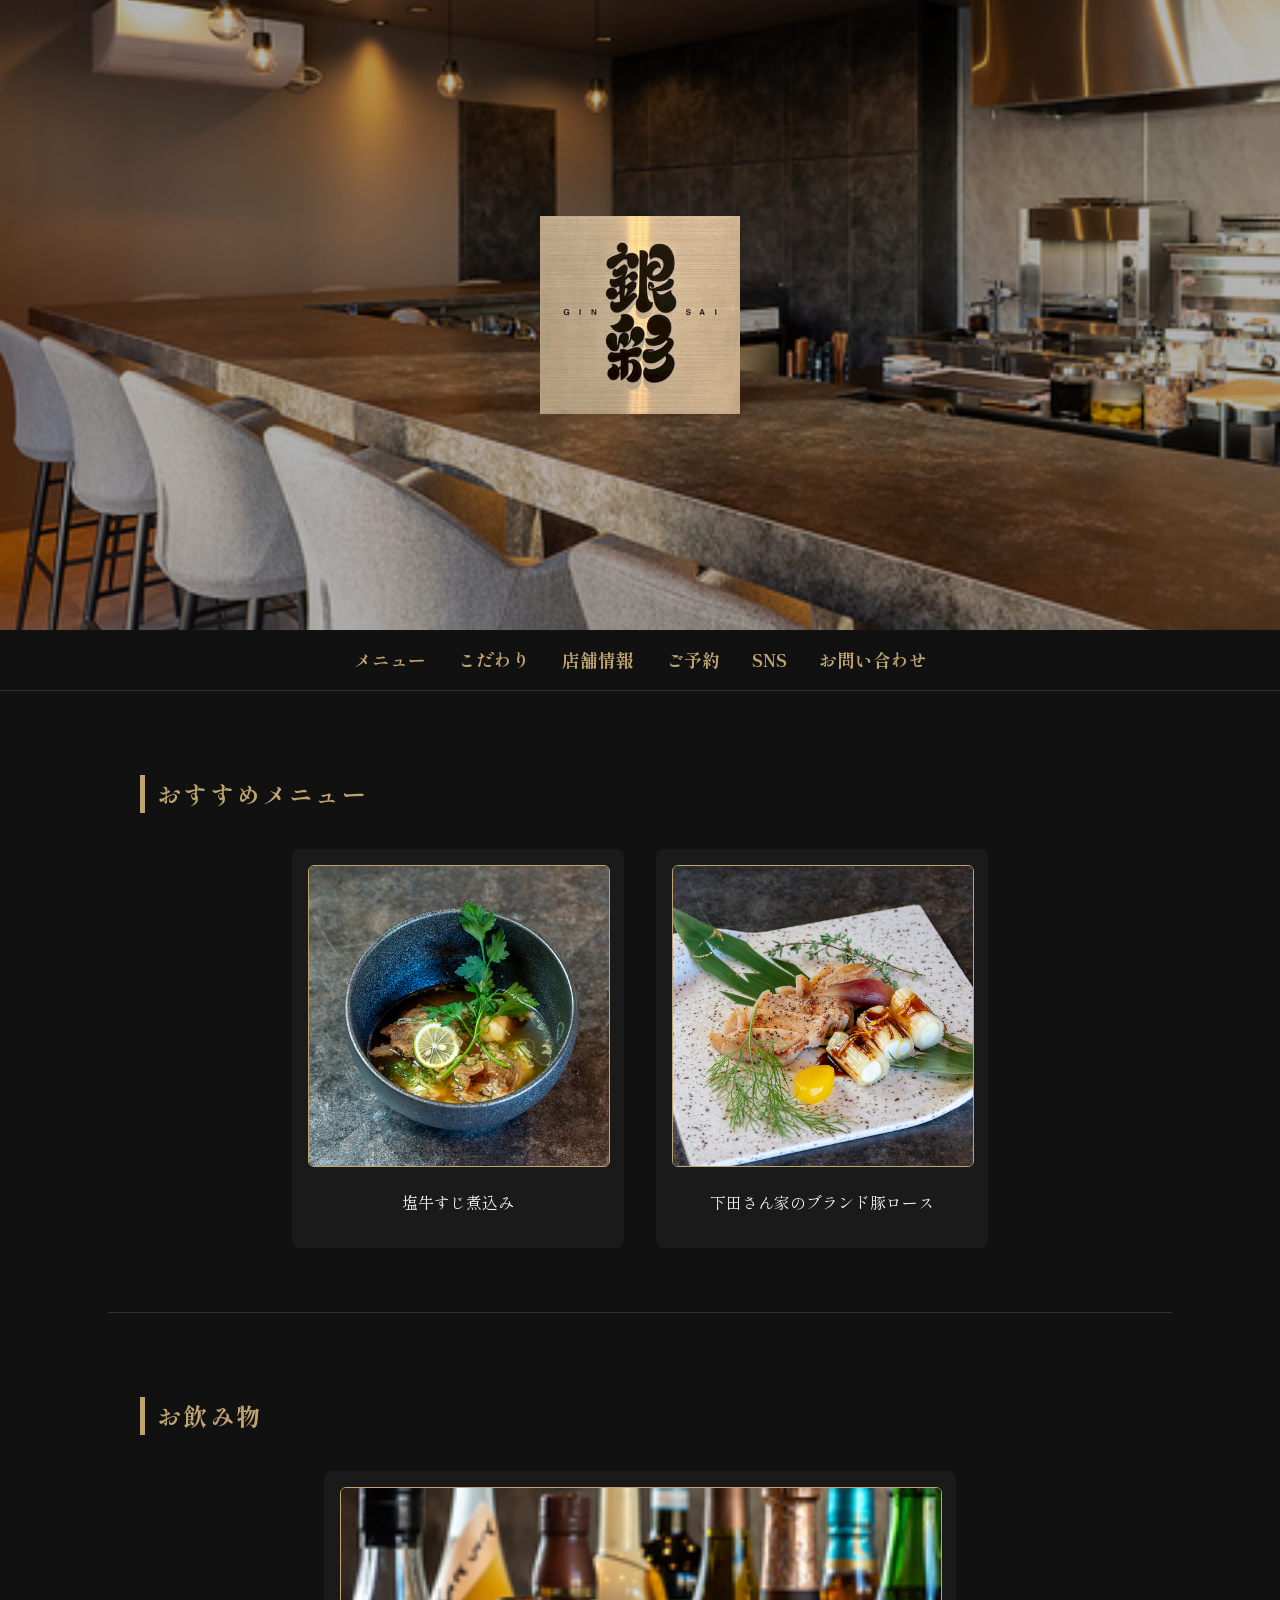
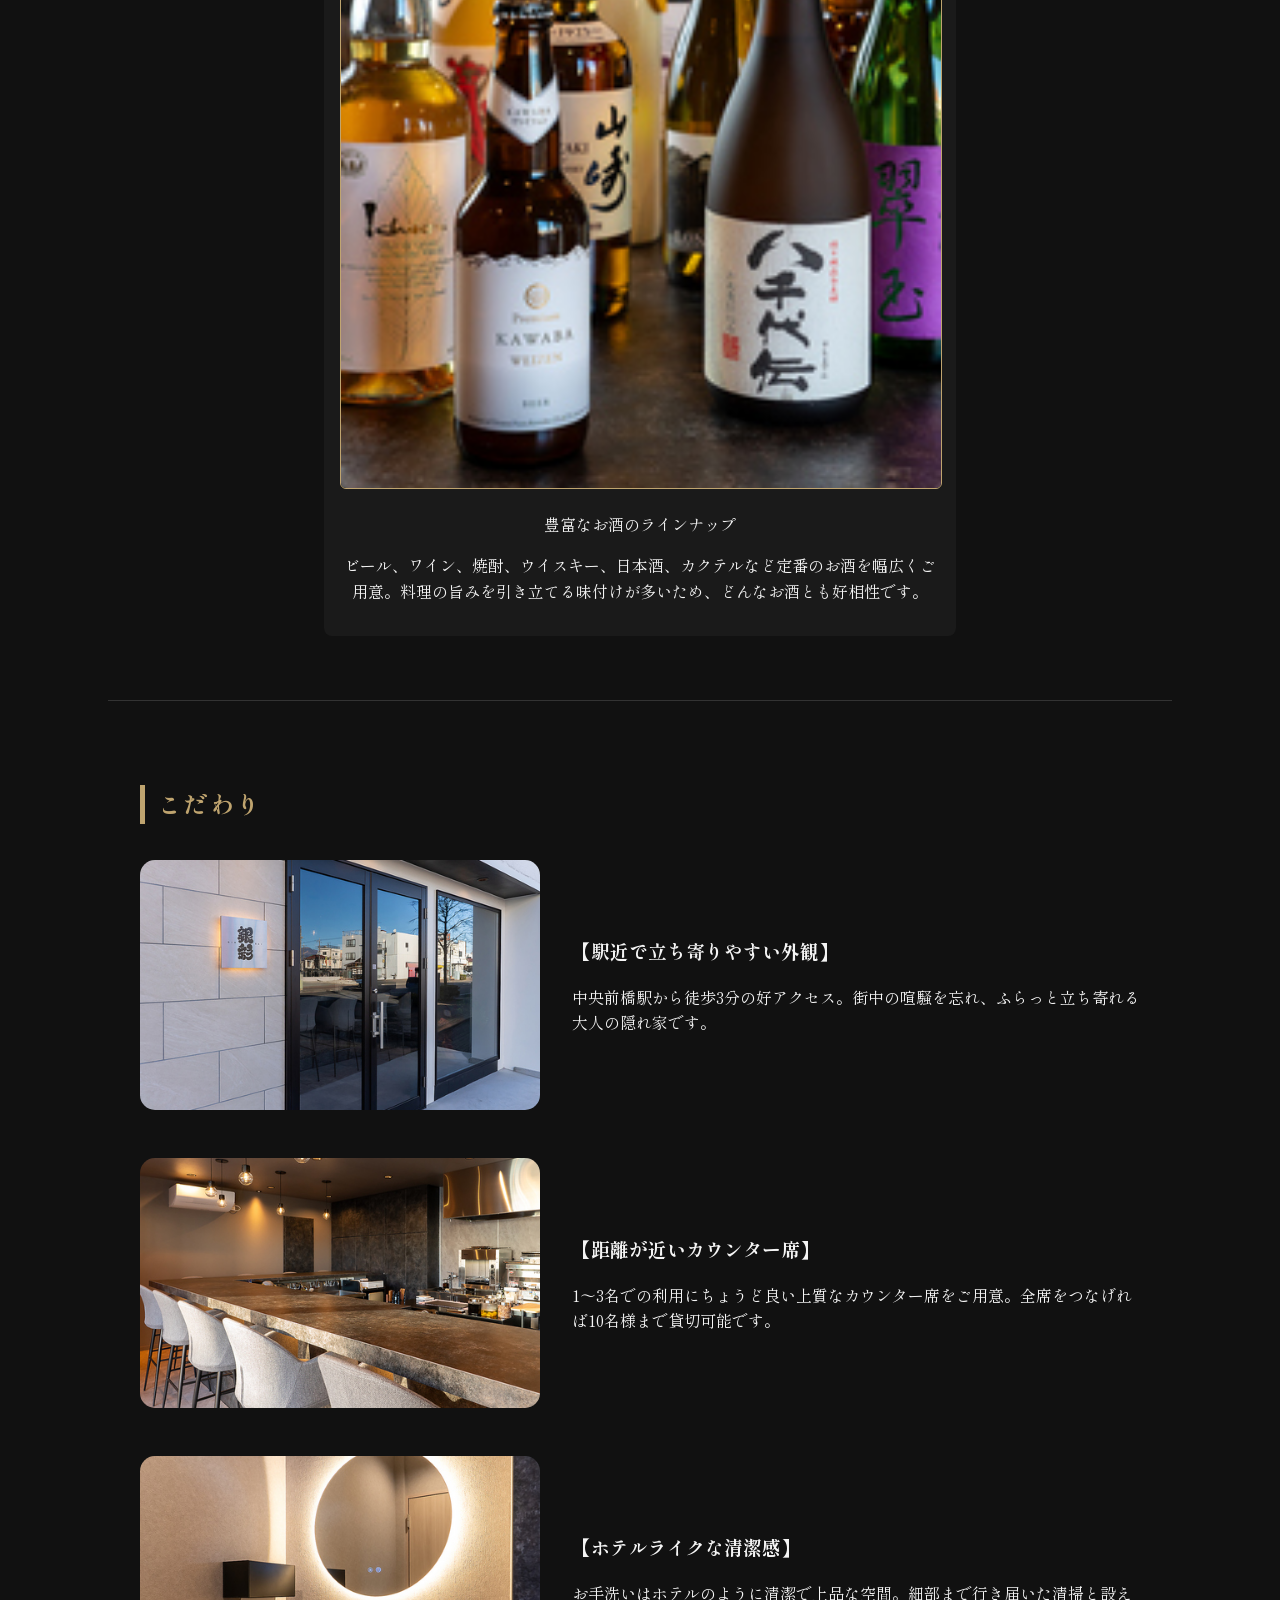
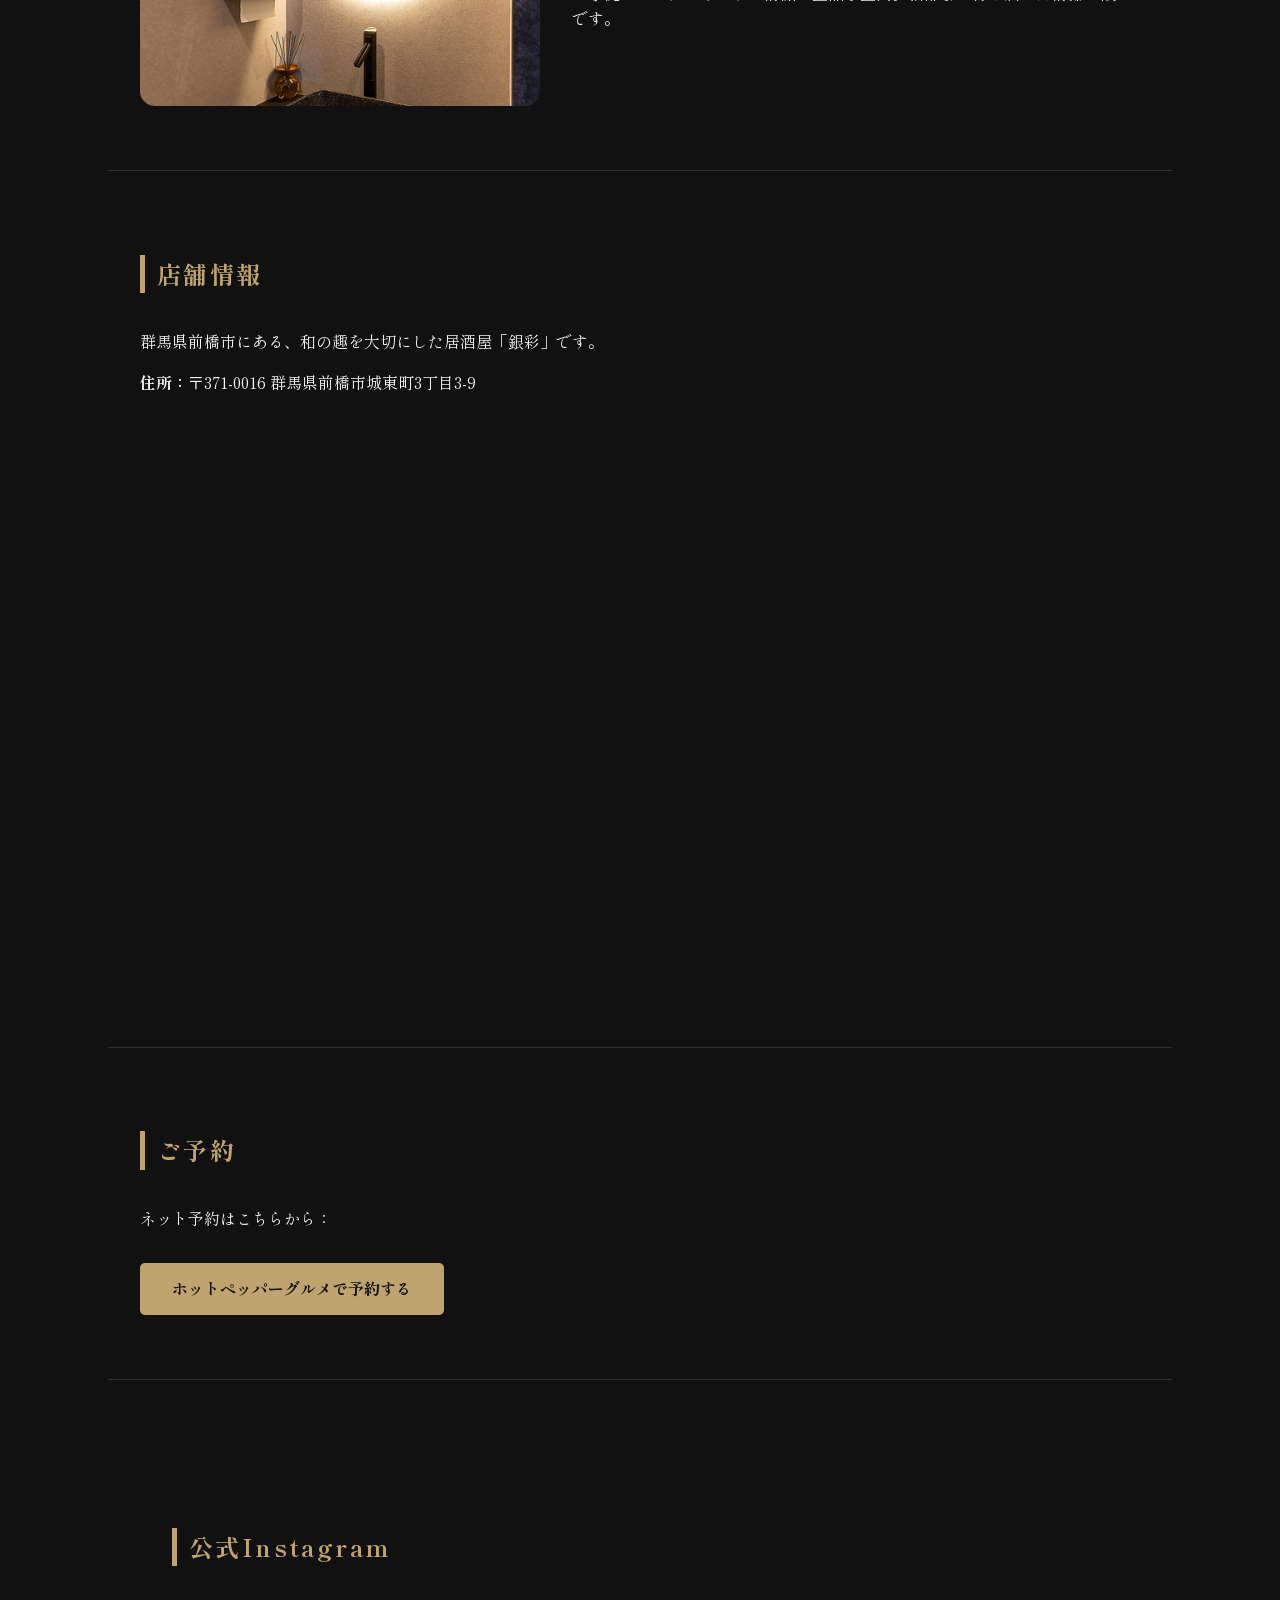
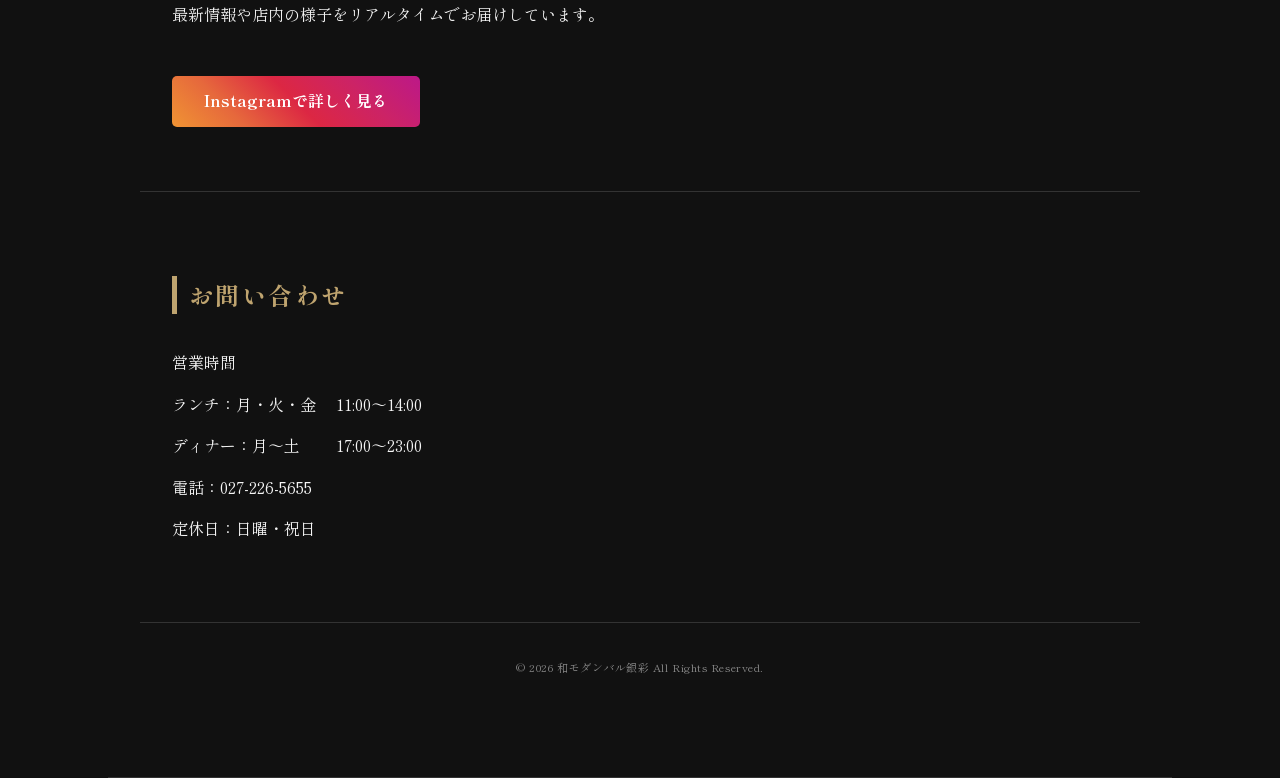
==== index.html @ ab9c6b63 "変わらず" ====
<!DOCTYPE html>
<html lang="ja">
<head>
  <meta charset="UTF-8" />
  <meta name="viewport" content="width=device-width, initial-scale=1.0" />
  <link href="https://fonts.googleapis.com/css2?family=Shippori+Mincho:wght@500&family=Yuji+Mai&display=swap" rel="stylesheet">
  <title>和モダンバル銀彩 公式</title>
  <meta name="description" content="前橋駅・中央前橋駅近くの和モダン居酒屋『銀彩』。塩牛すじ煮込みやブランド豚ロースなど、こだわりの料理と豊富なお酒が楽しめる大人の隠れ家。">
  <link rel="stylesheet" href="style.css" />
  <!-- OGP -->
  <meta property="og:title" content="前橋の居酒屋｜和モダンバル銀彩">
  <meta property="og:description" content="塩牛すじ煮込みが人気の和モダン居酒屋。中央前橋駅徒歩3分。ランチ・ディナー営業中。">
  <meta property="og:image" content="https://maebashi1.github.io/ginsai-website/images/hero1.jpg">
  <meta property="og:type" content="website">
  <meta name="google-site-verification" content="wMdV2IDMeTC7pspghUkgRgVSOiKP485GRm6AHT4qyes" />
</head>
<body>

<header class="hero" id="hero">
  <img src="images/ginsai-logo.jpg" alt="和モダンバル銀彩のロゴ" class="logo-img">
</header>

<nav class="section-nav">
  <ul>
    <li><a href="#menu">メニュー</a></li>
    <li><a href="#about-space">こだわり</a></li>
    <li><a href="#about">店舗情報</a></li>
    <li><a href="#reservation">ご予約</a></li>
    <li><a href="#sns">SNS</a></li>
    <li><a href="#contact">お問い合わせ</a></li>
  </ul>
</nav>

<section id="menu">
  <h2>おすすめメニュー</h2>
  <div class="menu-gallery">
    <div class="menu-item">
      <img src="images/gyusuzi.jpg" alt="塩牛すじ煮込み">
      <p>塩牛すじ煮込み</p>
    </div>
    <div class="menu-item">
      <img src="images/oniku.jpg" alt="下田さん家のブランド豚ロース">
      <p>下田さん家のブランド豚ロース</p>
    </div>
  </div>
</section>

<section id="drinks">
  <h2>お飲み物</h2>
  <div class="menu-gallery">
    <div class="menu-item" style="width: 100%; max-width: 600px;">
      <img src="images/sake.jpg" alt="豊富なお酒ラインナップ">
      <p class="item-name">豊富なお酒のラインナップ</p>
      <p class="item-desc">ビール、ワイン、焼酎、ウイスキー、日本酒、カクテルなど定番のお酒を幅広くご用意。料理の旨みを引き立てる味付けが多いため、どんなお酒とも好相性です。</p>
    </div>
  </div>
</section>

<section id="about-space">
  <h2>こだわり</h2>
  <div class="space-gallery">
    <div class="space-item">
      <img src="images/gaikan.jpg" alt="店舗外観">
      <div class="space-text">
        <h3>【駅近で立ち寄りやすい外観】</h3>
        <p>中央前橋駅から徒歩3分の好アクセス。街中の喧騒を忘れ、ふらっと立ち寄れる大人の隠れ家です。</p>
      </div>
    </div>
    <div class="space-item">
      <img src="images/tennnai.jpg" alt="店内の様子">
      <div class="space-text">
        <h3>【距離が近いカウンター席】</h3>
        <p>1～3名での利用にちょうど良い上質なカウンター席をご用意。全席をつなげれば10名様まで貸切可能です。</p>
      </div>
    </div>
    <div class="space-item">
      <img src="images/toilet.jpg" alt="お手洗い">
      <div class="space-text">
        <h3>【ホテルライクな清潔感】</h3>
        <p>お手洗いはホテルのように清潔で上品な空間。細部まで行き届いた清掃と設えです。</p>
      </div>
    </div>
  </div>
</section>

<section id="about">
  <h2>店舗情報</h2>
  <p>群馬県前橋市にある、和の趣を大切にした居酒屋「銀彩」です。</p>
  <p><strong>住所：</strong>〒371-0016 群馬県前橋市城東町3丁目3-9</p>
  <!-- Googleマップのコンテナ -->
  <div class="map-container">
    <iframe src="https://www.google.com/maps/embed?pb=!1m18!1m12!1m3!1d3211.694962769391!2d139.07159117435023!3d36.39237779058487!2m3!1f0!2f0!3f0!3m2!1i1024!2i768!4f13.1!3m3!1m2!1s0x601ef30377e442db%3A0x700a7a8195b75245!2z44CSMzcxLTAwMTYg576k6aas55yM5YmN5qmL5biC5Z-O5p2x55S677yT5LiB55uu77yT4oiS77yZ!5e0!3m2!1sja!2sjp!4v1767288992159!5m2!1sja!2sjp" loading="lazy" referrerpolicy="no-referrer-when-downgrade"></iframe>
  </div>
</section>

<section id="reservation">
  <h2>ご予約</h2>
  <p>ネット予約はこちらから：</p>
  <a href="https://www.hotpepper.jp/strJ004509824/" target="_blank" class="reserve-button">ホットペッパーグルメで予約する</a>
</section>

<section id="sns">
<section id="sns">
  <h2>公式Instagram</h2>
  <p>最新情報や店内の様子をリアルタイムでお届けしています。</p>

  <behold-widget feed-id="MMP6fIWGSJ8IKI9bW2uQ"></behold-widget>
<script>
  (() => {
    const d=document,s=d.createElement("script");s.type="module";
    s.src="https://w.behold.so/widget.js";d.head.append(s);
  })();
</script>

  <a href="https://www.instagram.com/ginsai2265655?igsh=Z3EzaWc27mVqMG5o" target="_blank" class="instagram-button" style="margin-top: 2em;">
    Instagramで詳しく見る
  </a>
</section>

<section id="contact">
  <h2>お問い合わせ</h2>
  <div class="hours">
    <p>営業時間</p>
    <p>ランチ：月・火・金 　11:00～14:00</p>
    <p>ディナー：月～土 　　17:00～23:00</p>
    <p>電話：027-226-5655</p>
    <p>定休日：日曜・祝日</p>
  </div>
</section>

<footer>
  <p>&copy; 2026 和モダンバル銀彩 All Rights Reserved.</p>
</footer>

<script>
  const hero = document.getElementById("hero");
  const images = ["images/hero1.jpg", "images/hero2.jpg", "images/hero3.jpg"];
  let current = 0;
  function changeHeroImage() {
    hero.style.backgroundImage = `url('${images[current]}')`;
    current = (current + 1) % images.length;
  }
  changeHeroImage();
  setInterval(changeHeroImage, 4000);
</script>
</body>
</html>
---- style.css ----
/* ================================
   基本設定
================================ */
@import url('https://fonts.googleapis.com/css2?family=Shippori+Mincho:wght@500&display=swap');

html, body {
  overflow-x: hidden;
  margin: 0;
  padding: 0;
}

body {
  font-family: 'Shippori Mincho', serif;
  background-color: #111;
  color: #f5f5f5;
  line-height: 1.6;
}

/* ================================
   ヒーロー & ロゴ
================================ */
.hero {
  height: 70vh;
  background-size: cover;
  background-position: center;
  transition: background-image 1s ease-in-out;
  display: flex;
  justify-content: center;
  align-items: center;
  position: relative;
}

.hero::before {
  content: "";
  position: absolute;
  top: 0; left: 0;
  width: 100%; height: 100%;
  background: rgba(0, 0, 0, 0.3);
  z-index: 1;
}

.logo-img {
  max-width: 200px;
  width: 20%;
  height: auto;
  position: relative;
  z-index: 2;
}

/* ================================
   ナビゲーション
================================ */
.section-nav {
  background-color: #111;
  border-bottom: 1px solid #333;
  position: sticky;
  top: 0;
  z-index: 1000;
  width: 100%;
}

.section-nav ul {
  list-style: none;
  display: flex;
  justify-content: center;
  gap: 2em;
  margin: 0;
  padding: 1em;
  overflow-x: auto;
  white-space: nowrap;
}

.section-nav a {
  color: #bfa46f;
  text-decoration: none;
  font-weight: bold;
  font-size: 1.1em;
  transition: color 0.3s;
}

.section-nav a:hover {
  color: #fff;
}

/* ================================
   セクション共通
================================ */
section {
  padding: 4em 2em;
  max-width: 1000px;
  margin: 0 auto;
  border-bottom: 1px solid #333;
}

section h2 {
  color: #bfa46f;
  border-left: 5px solid #bfa46f;
  padding-left: 0.5em;
  margin-bottom: 1.5em;
  letter-spacing: 0.1em;
}

/* ================================
   ギャラリー・アイテム
================================ */
.menu-gallery {
  display: flex;
  gap: 2em;
  justify-content: center;
  flex-wrap: wrap;
}

.menu-item {
  width: 300px;
  background-color: #1a1a1a;
  padding: 1em;
  border-radius: 8px;
  text-align: center;
  transition: transform 0.3s ease;
}

.menu-item:hover { transform: scale(1.03); }

.menu-item img {
  width: 100%;
  border-radius: 6px;
  border: 1px solid #bfa46f;
}

.space-gallery {
  display: flex;
  flex-direction: column;
  gap: 3em;
}

.space-item {
  display: flex;
  gap: 2em;
  align-items: center;
  flex-wrap: wrap;
}

.space-item img {
  width: 100%;
  max-width: 400px;
  height: 250px;
  object-fit: cover;
  border-radius: 15px;
}

.space-text { flex: 1; min-width: 280px; }

/* ================================
   Googleマップ レスポンシブ
================================ */
.map-container {
  position: relative;
  width: 100%;
  padding-bottom: 56.25%;
  height: 0;
  margin-top: 1.5em;
}

.map-container iframe {
  position: absolute;
  top: 0; left: 0;
  width: 100%; height: 100%;
  border: 0;
}

/* ================================
   ボタン
================================ */
.reserve-button, .instagram-button {
  display: inline-block;
  padding: 0.8em 2em;
  border-radius: 5px;
  text-decoration: none;
  font-weight: bold;
  margin-top: 1em;
}

.reserve-button { background-color: #bfa46f; color: #111; }
.instagram-button { background: linear-gradient(45deg, #f09433, #e6683c, #dc2743, #cc2366, #bc1888); color: #fff; }

/* ================================
   スマホ対応
================================ */
@media screen and (max-width: 768px) {
  .logo-img { width: 150px; }
  .section-nav ul { justify-content: flex-start; padding-left: 1.5em; }
  section { padding: 3em 1em; }
  .space-item { flex-direction: column; text-align: center; }
  .space-item img { max-width: 100%; }
}

footer {
  text-align: center;
  padding: 2em;
  color: #666;
  font-size: 0.8em;
}
footer p {
  letter-spacing: 0.05em; 
  color: #888;           
  font-size: 0.85em;    
}
/* Instagramフィードのコンテナ設定 */
.instagram-feed-container {
  max-width: 800px; /* 広がりすぎないように制限 */
  margin: 1.5em auto; /* 中央寄せ */
  background-color: #1a1a1a; /* 読み込み前の背景色 */
  border-radius: 8px;
  padding: 10px;
}

/* スマホでは横幅いっぱいに使う */
@media screen and (max-width: 768px) {
  .instagram-feed-container {
    padding: 5px;
  }
}
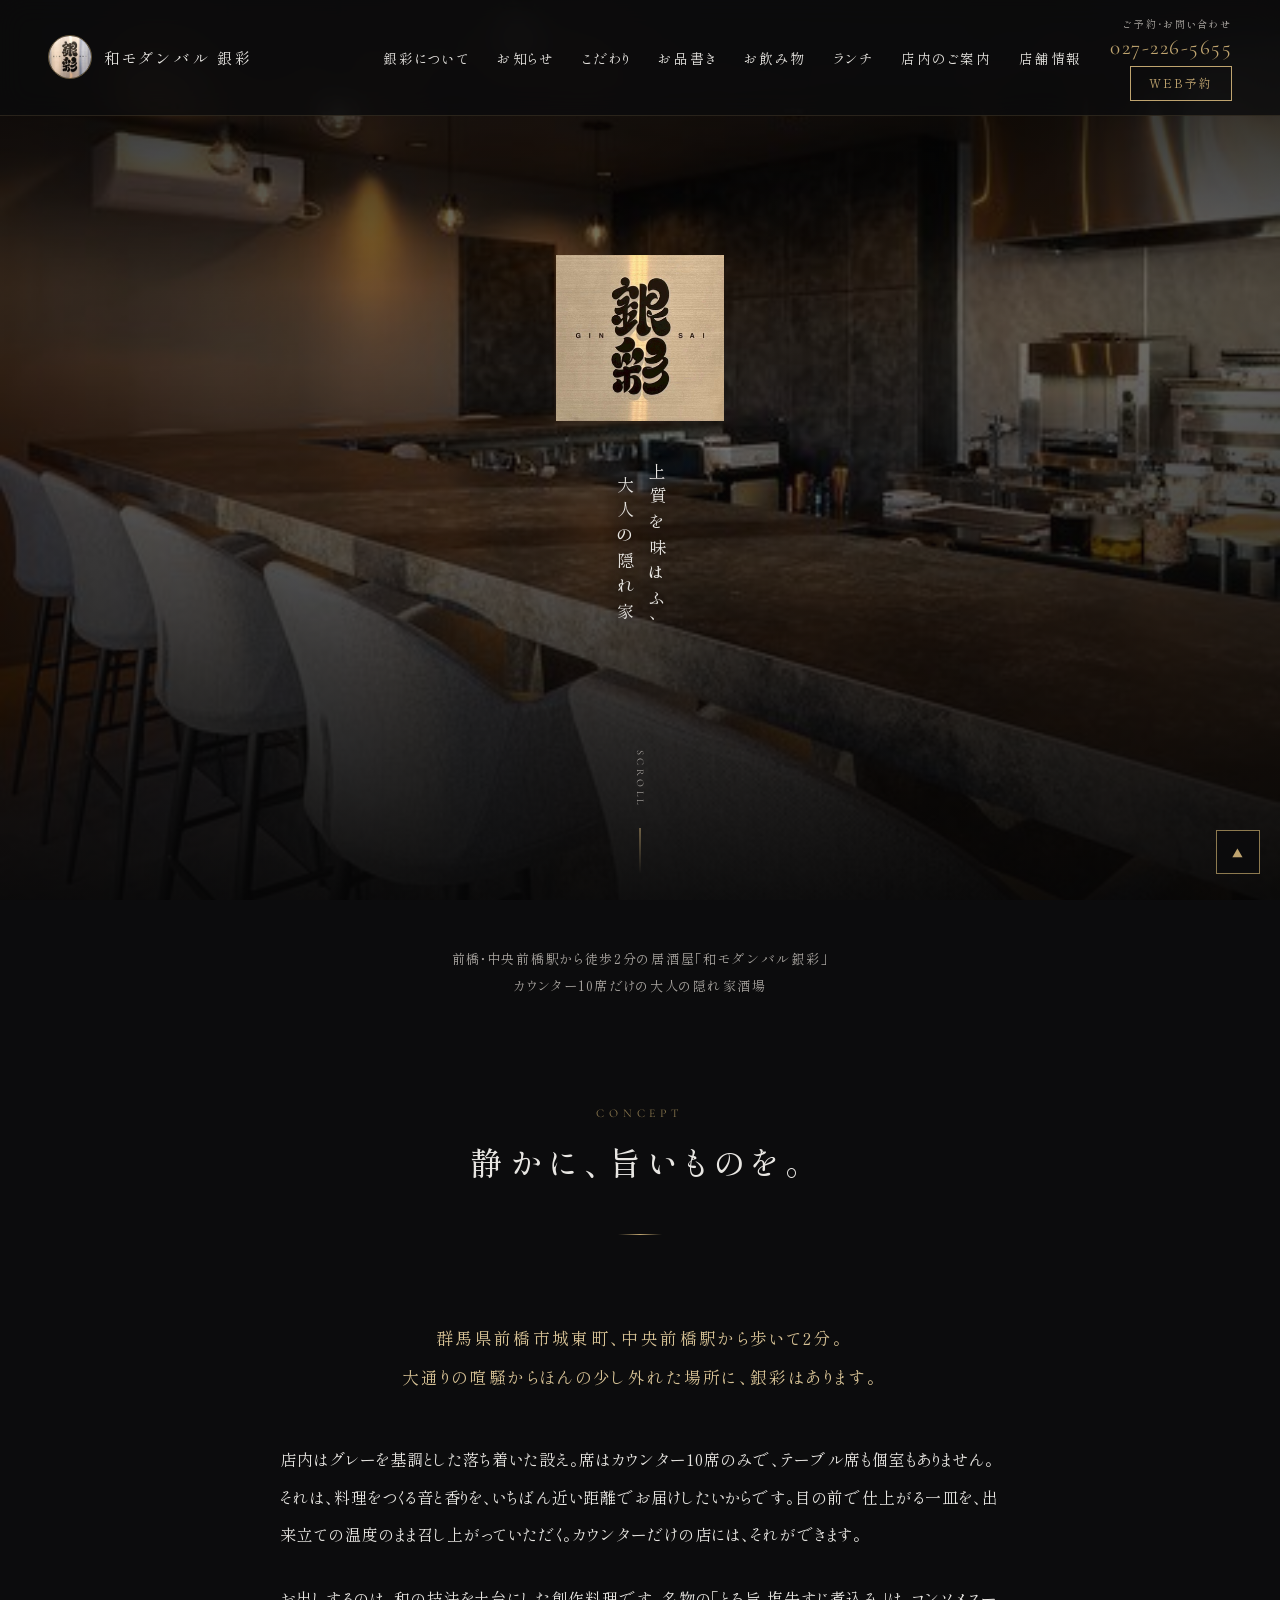
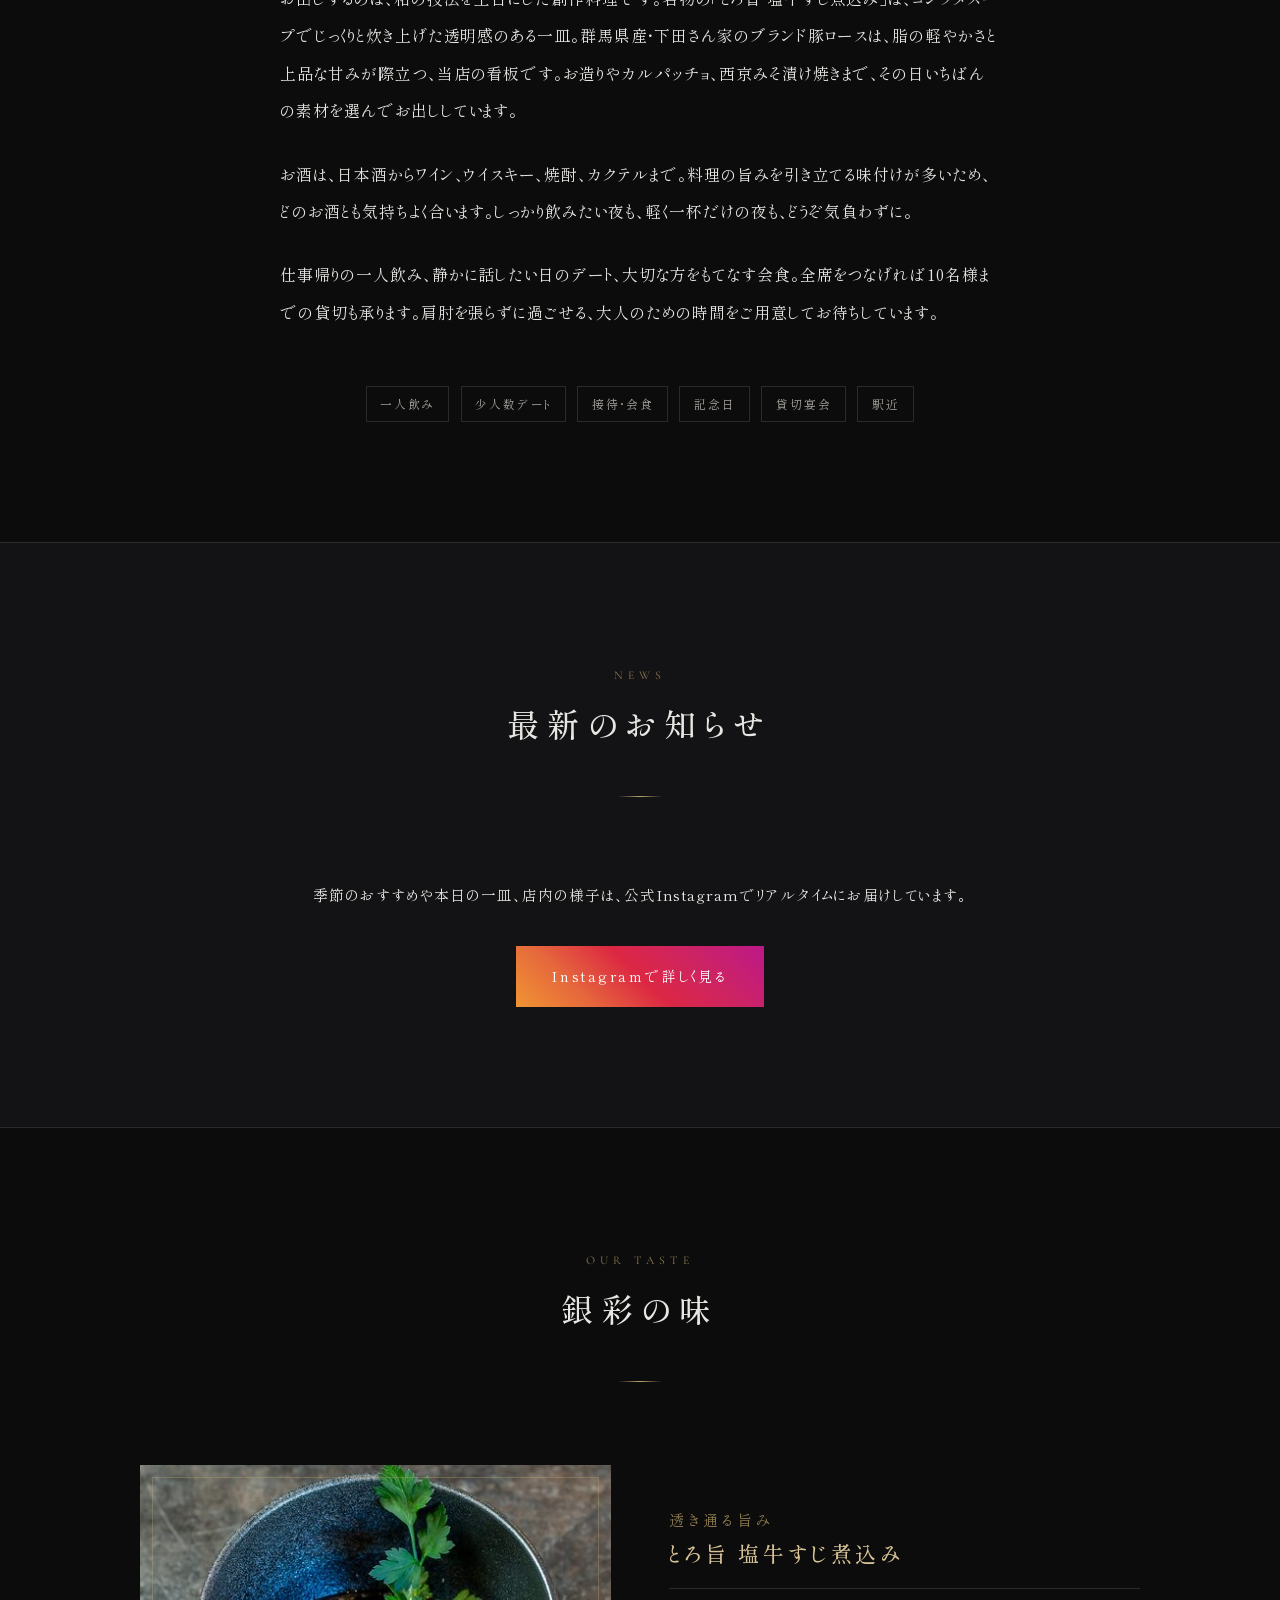
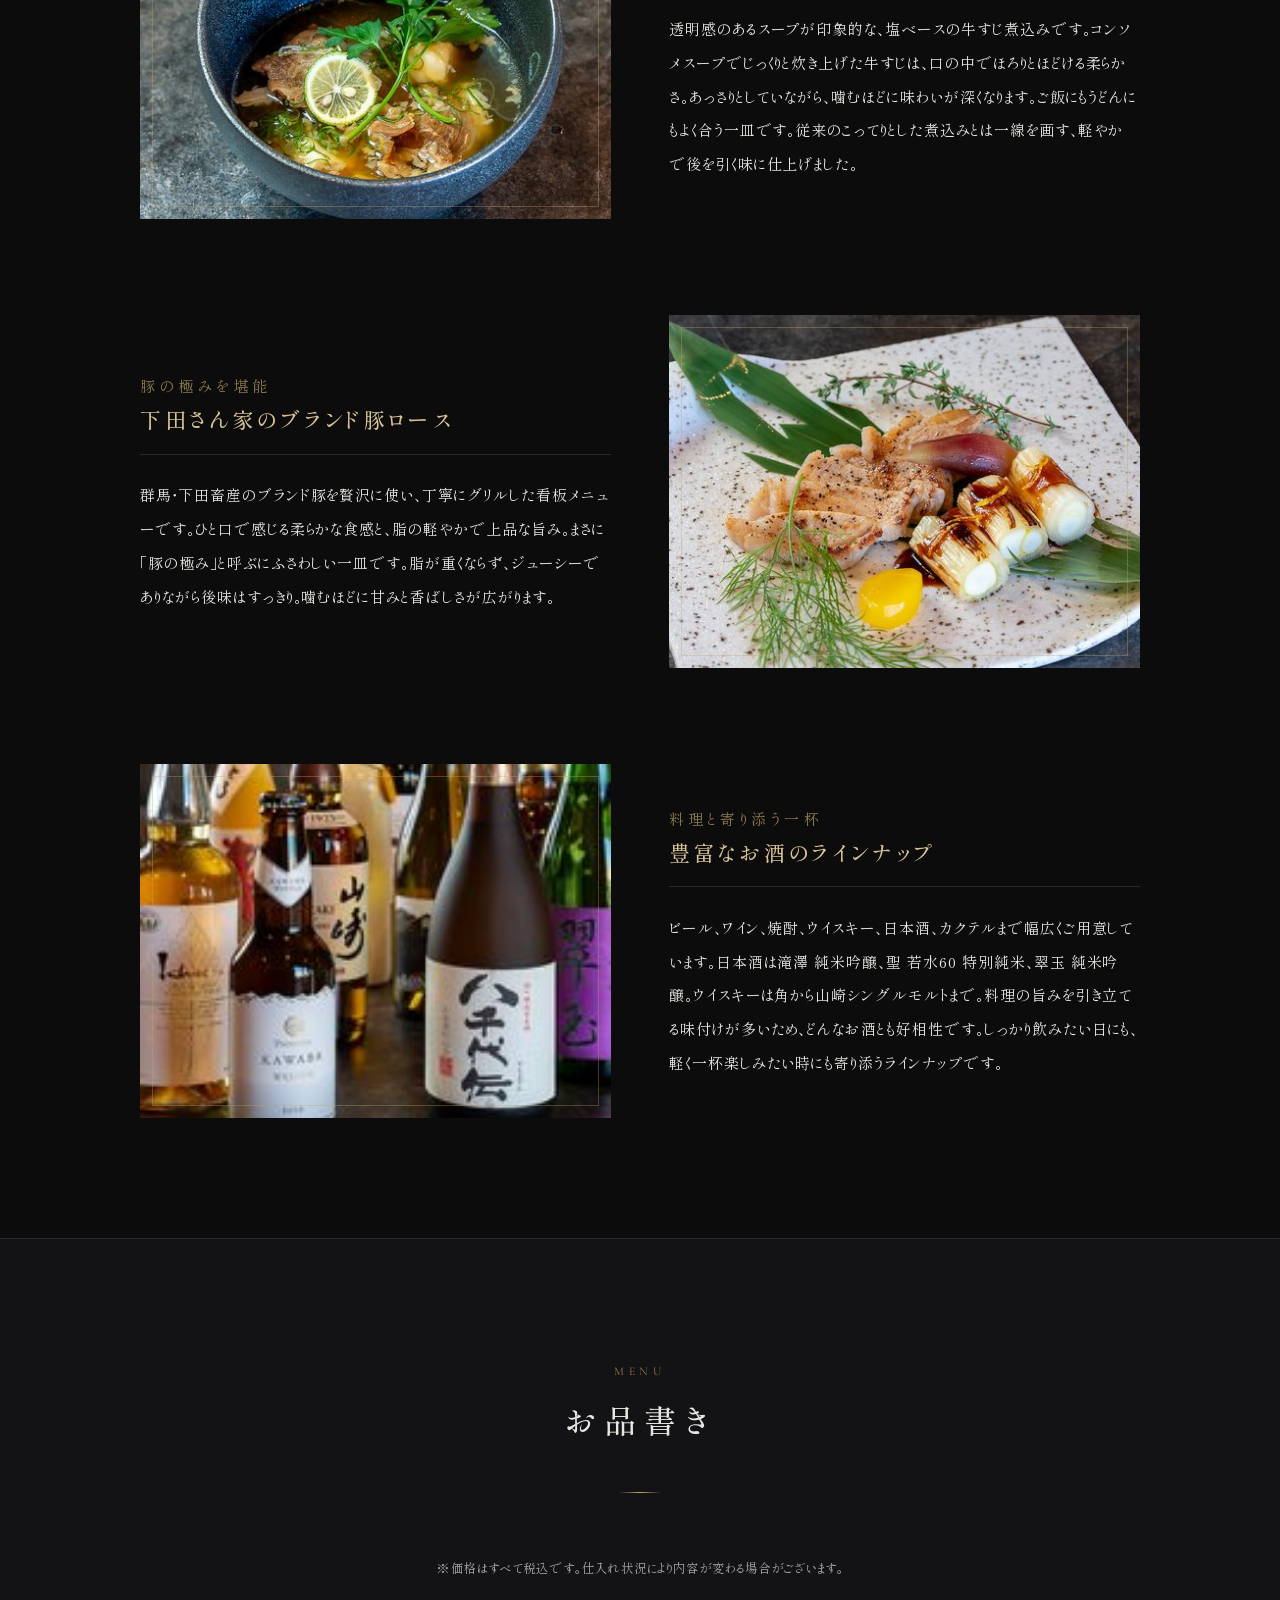
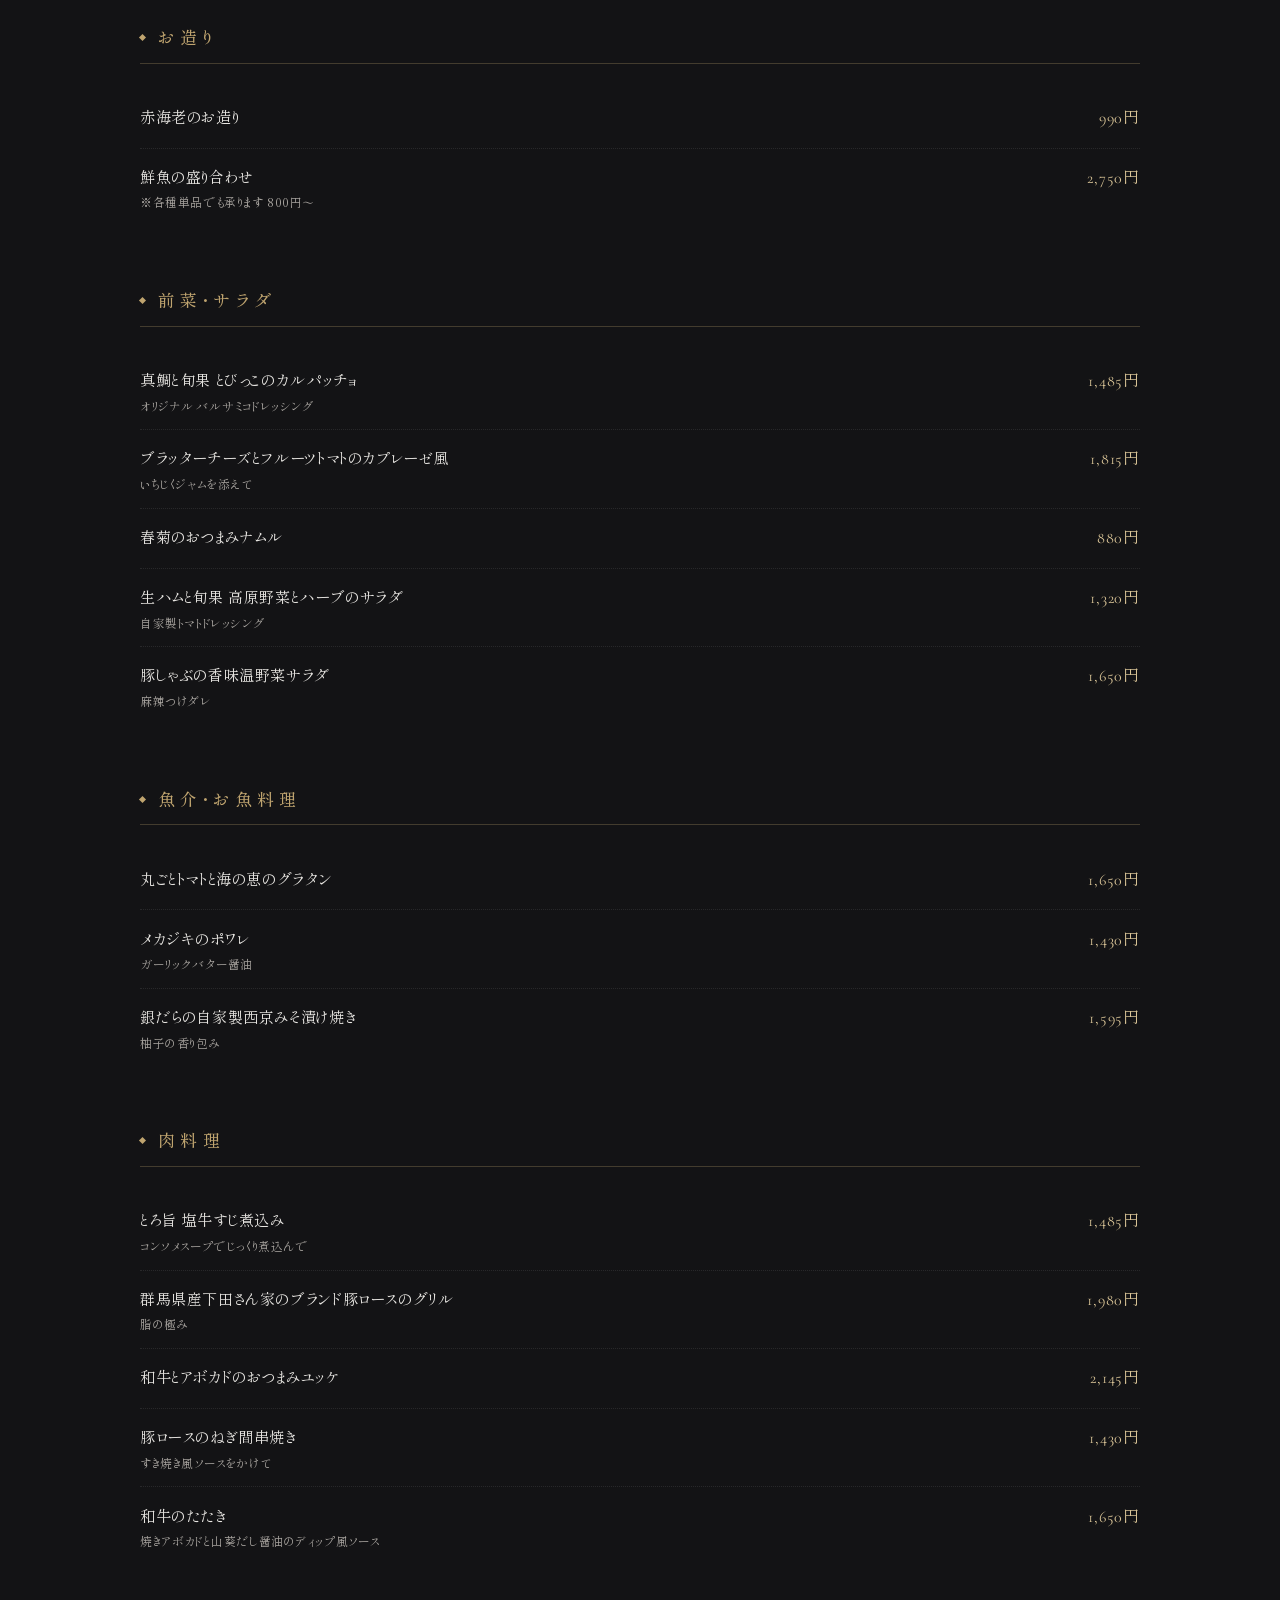
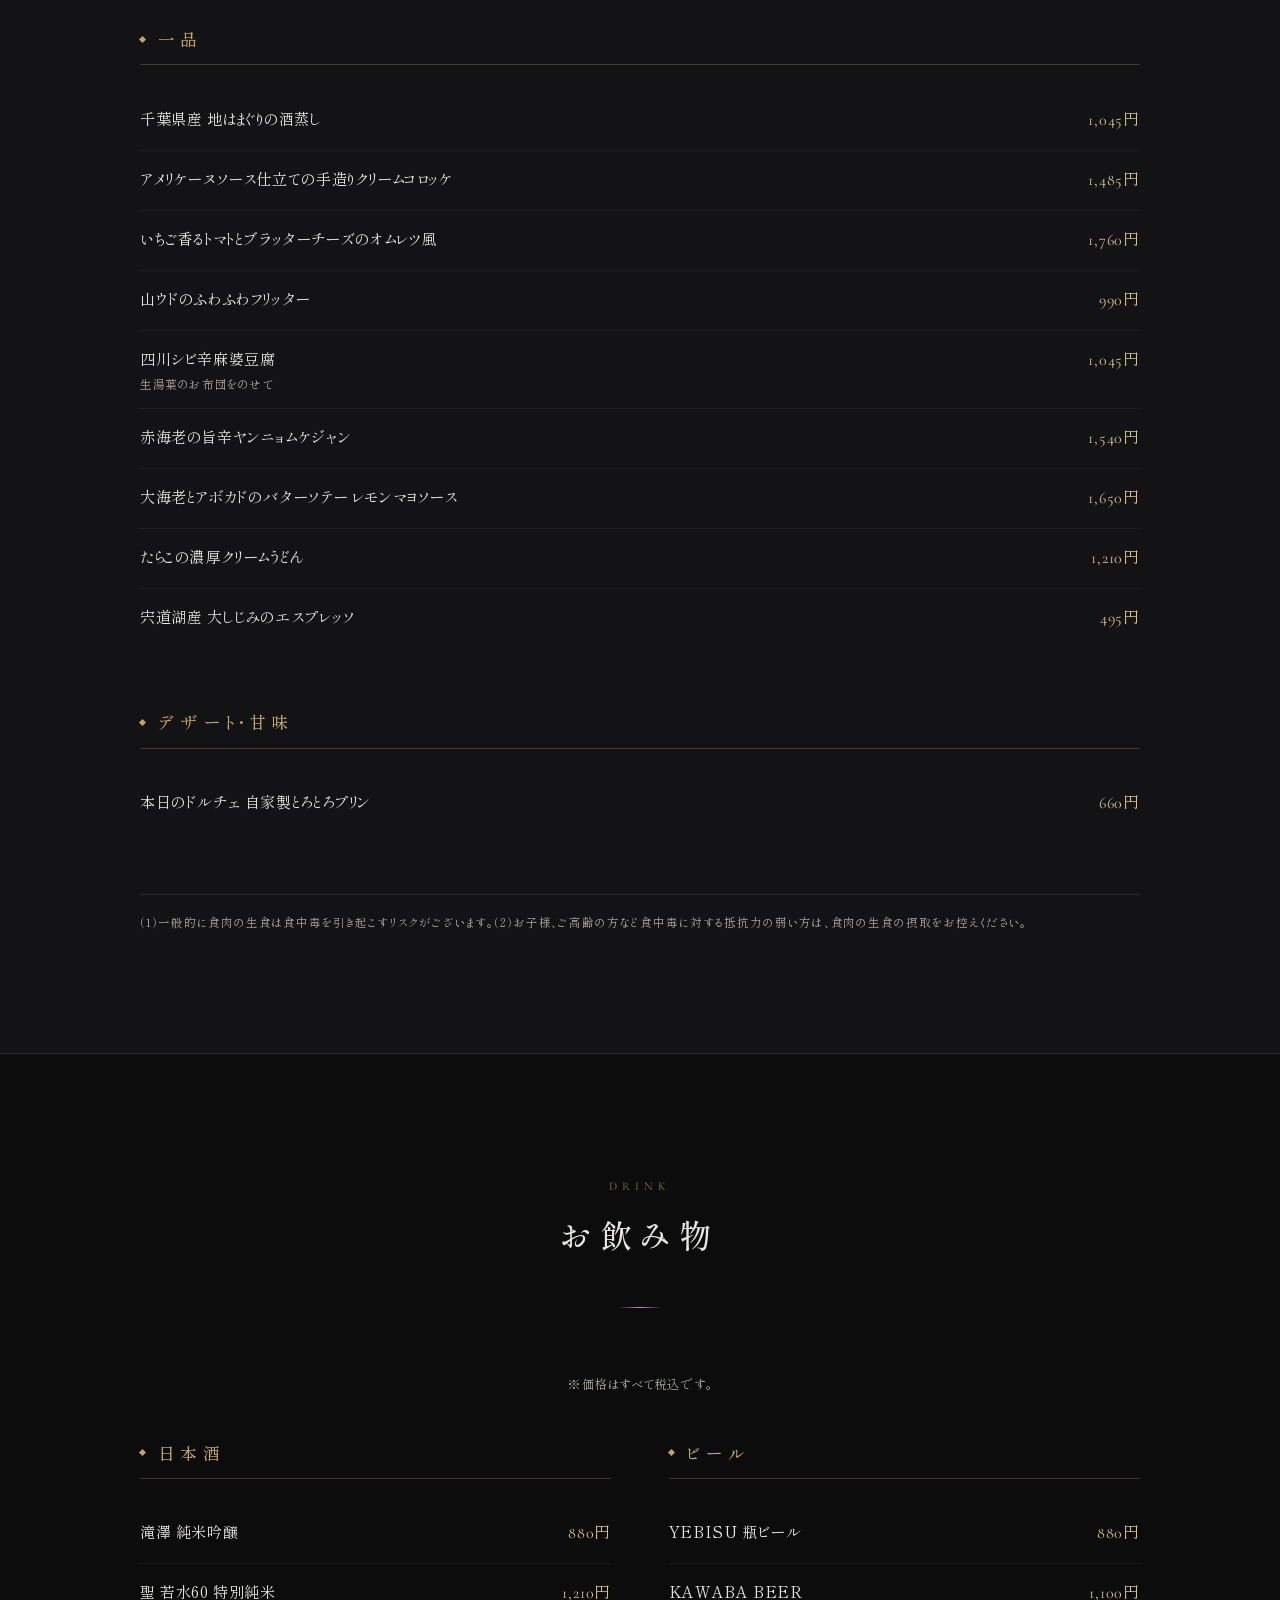
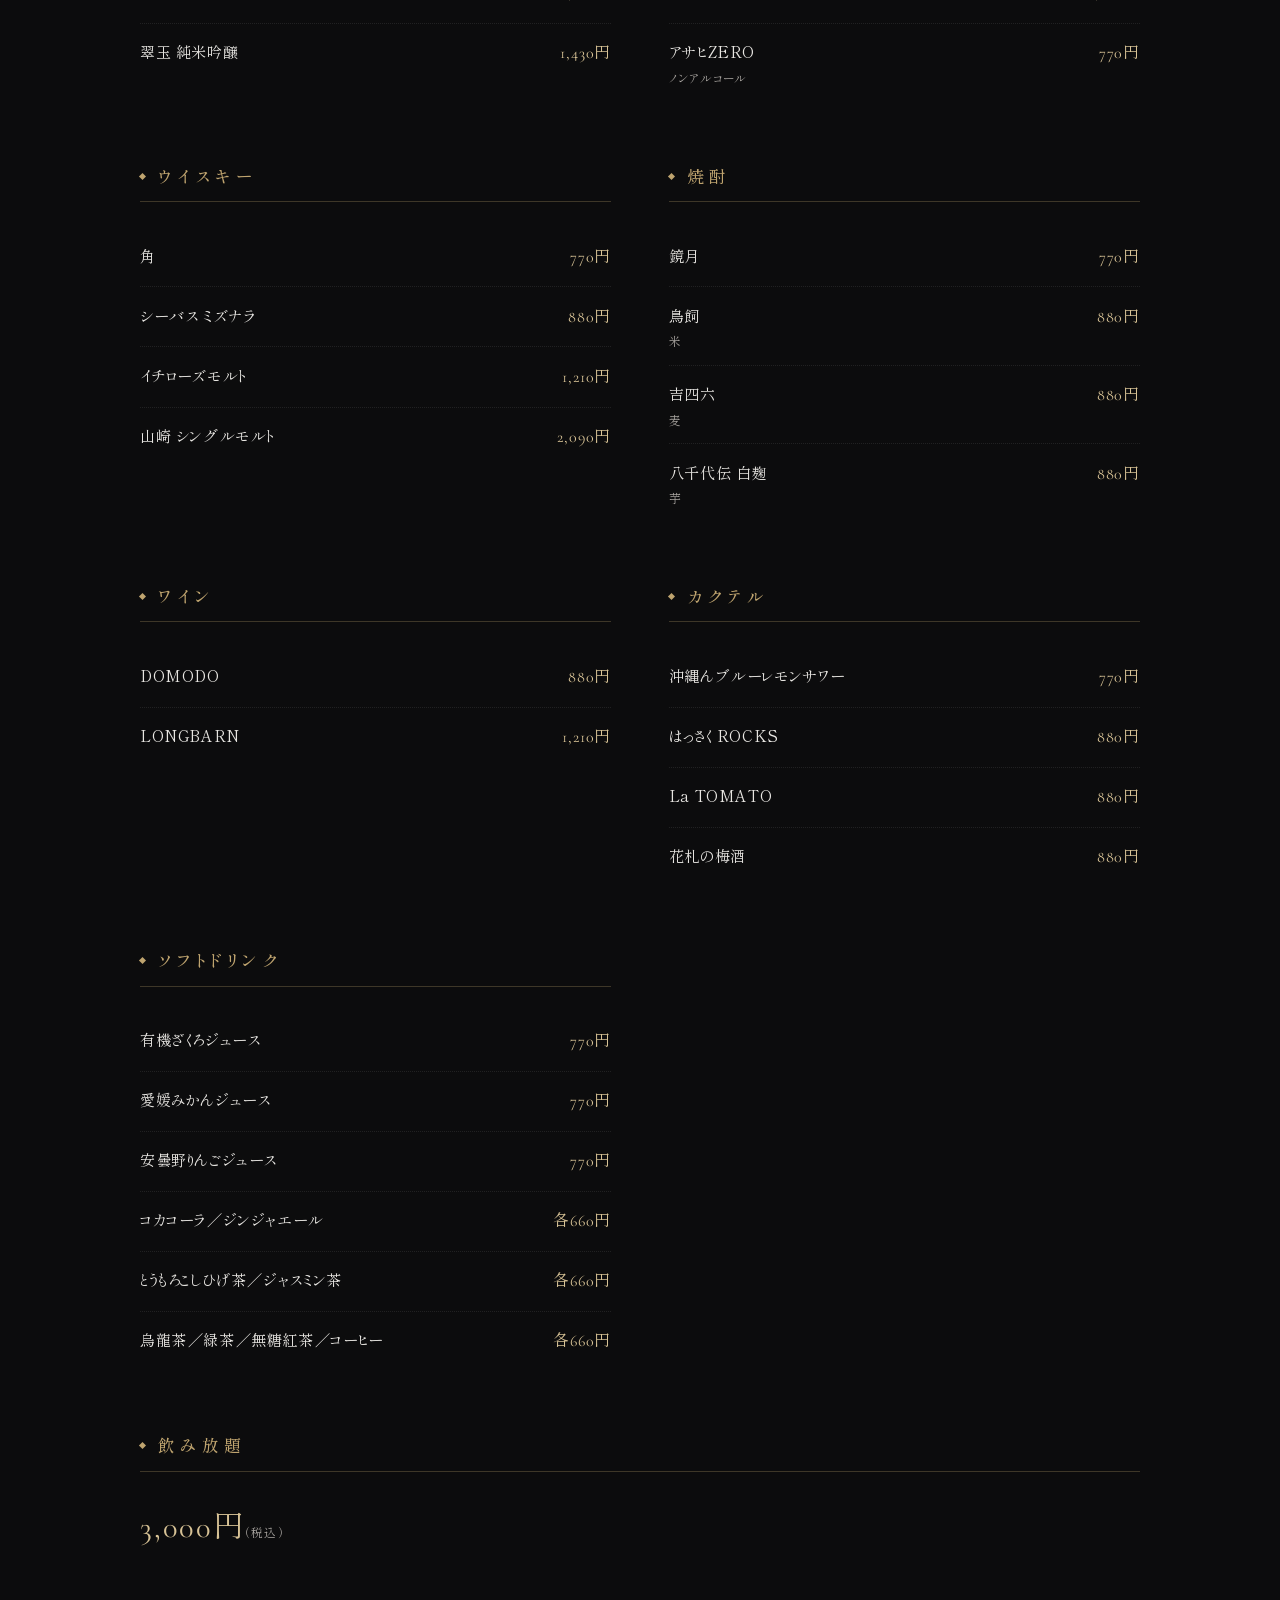
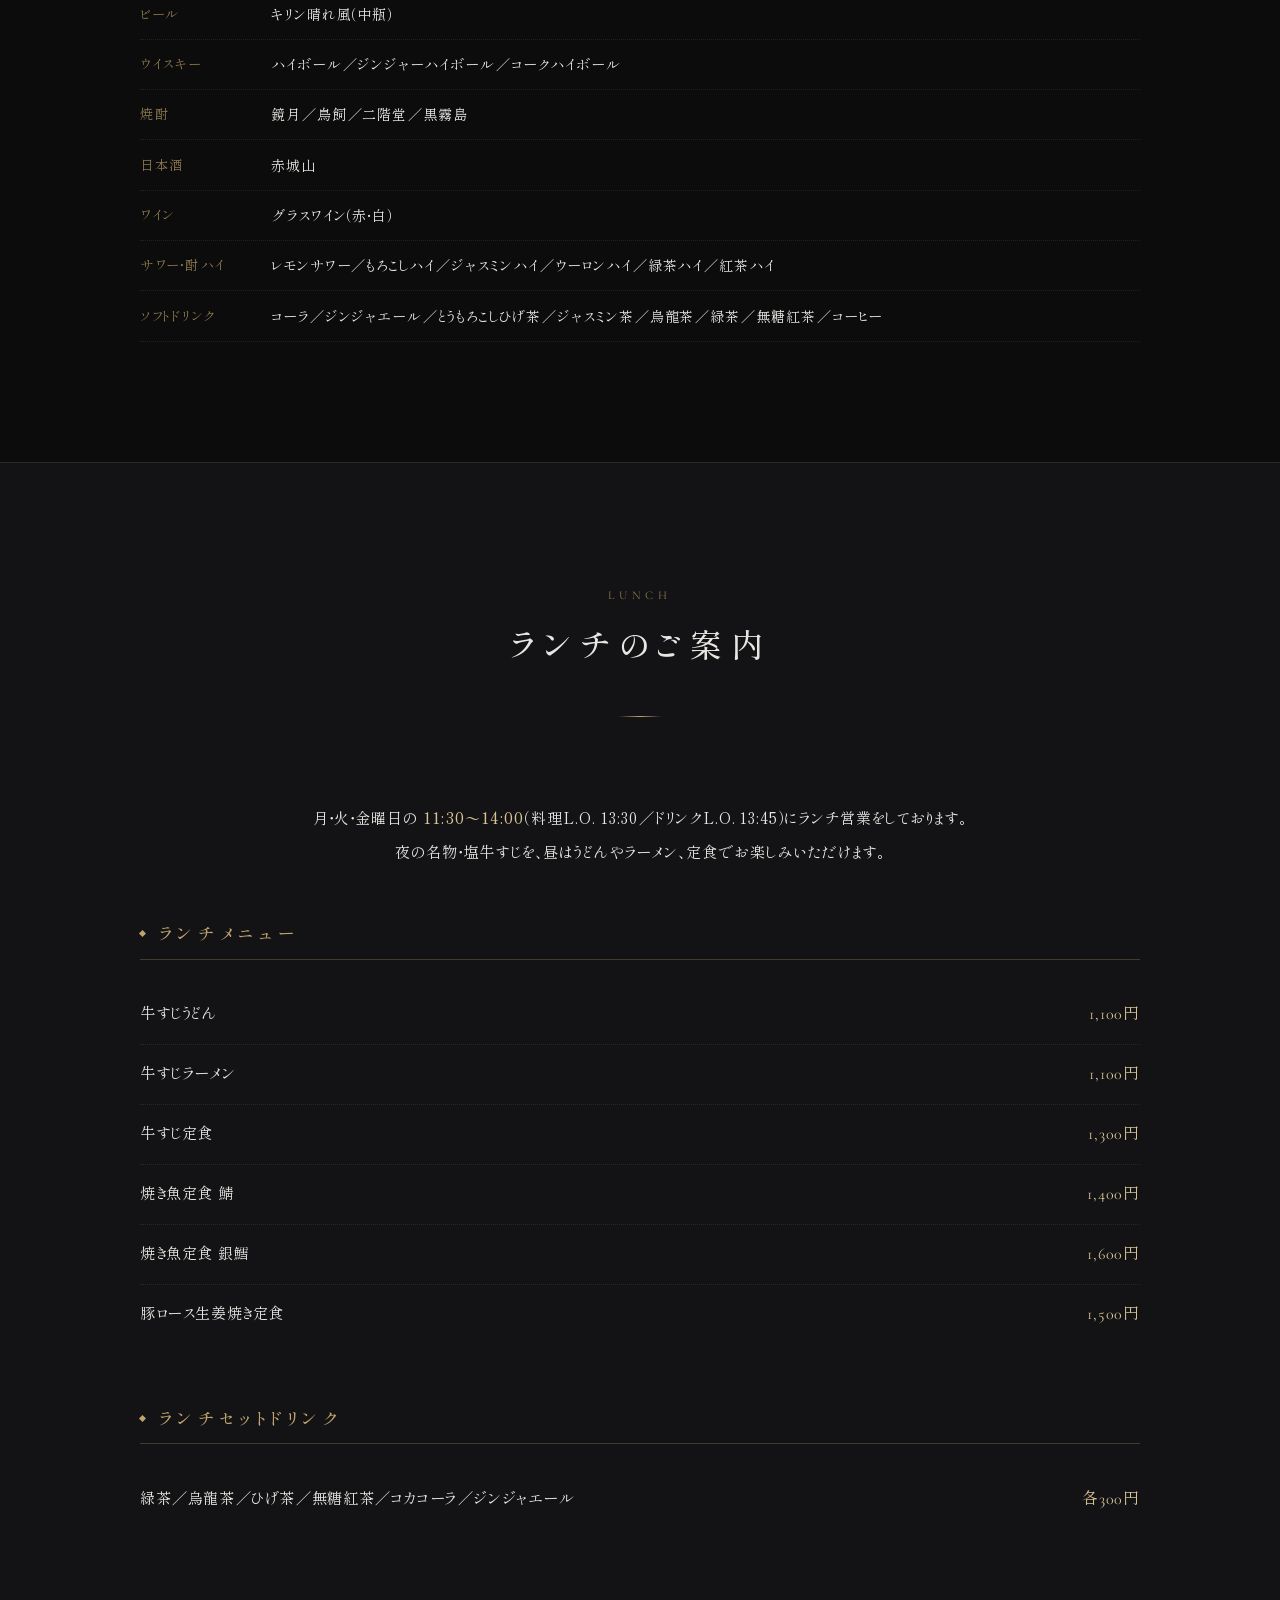
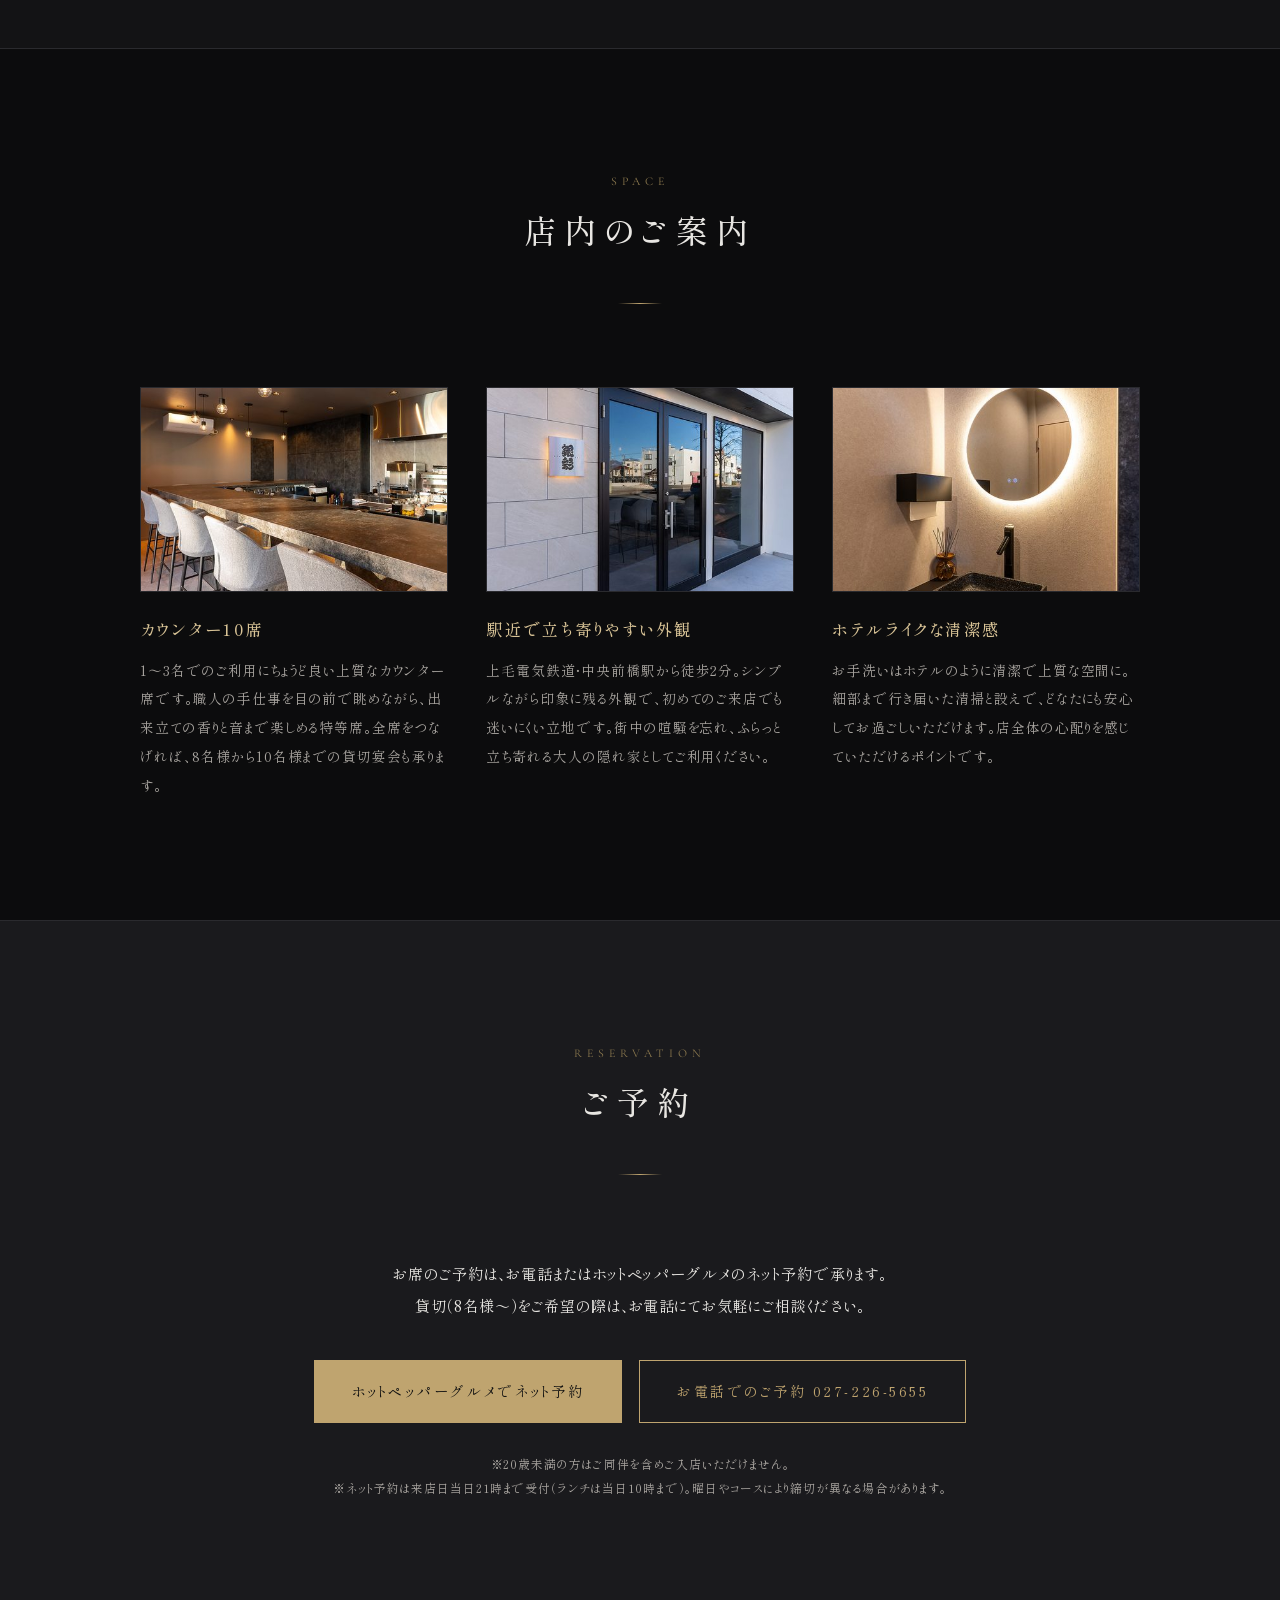
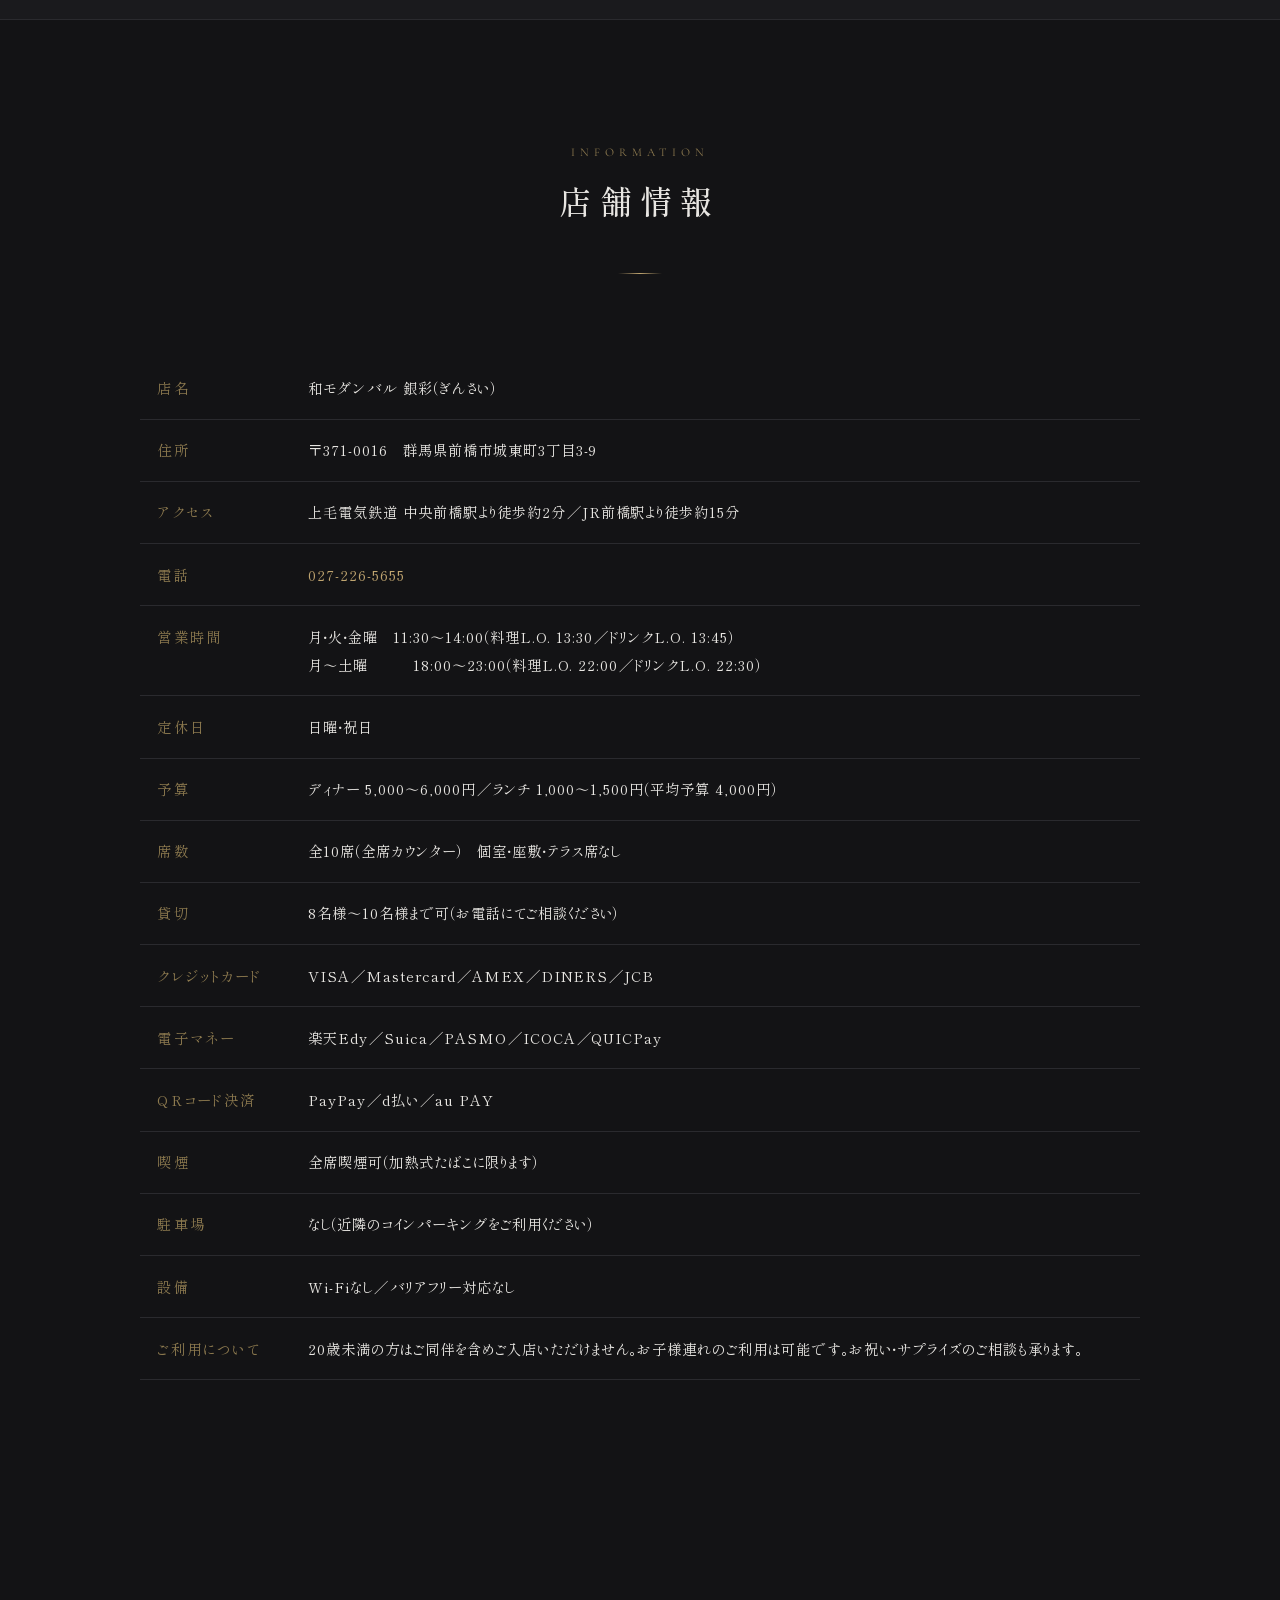
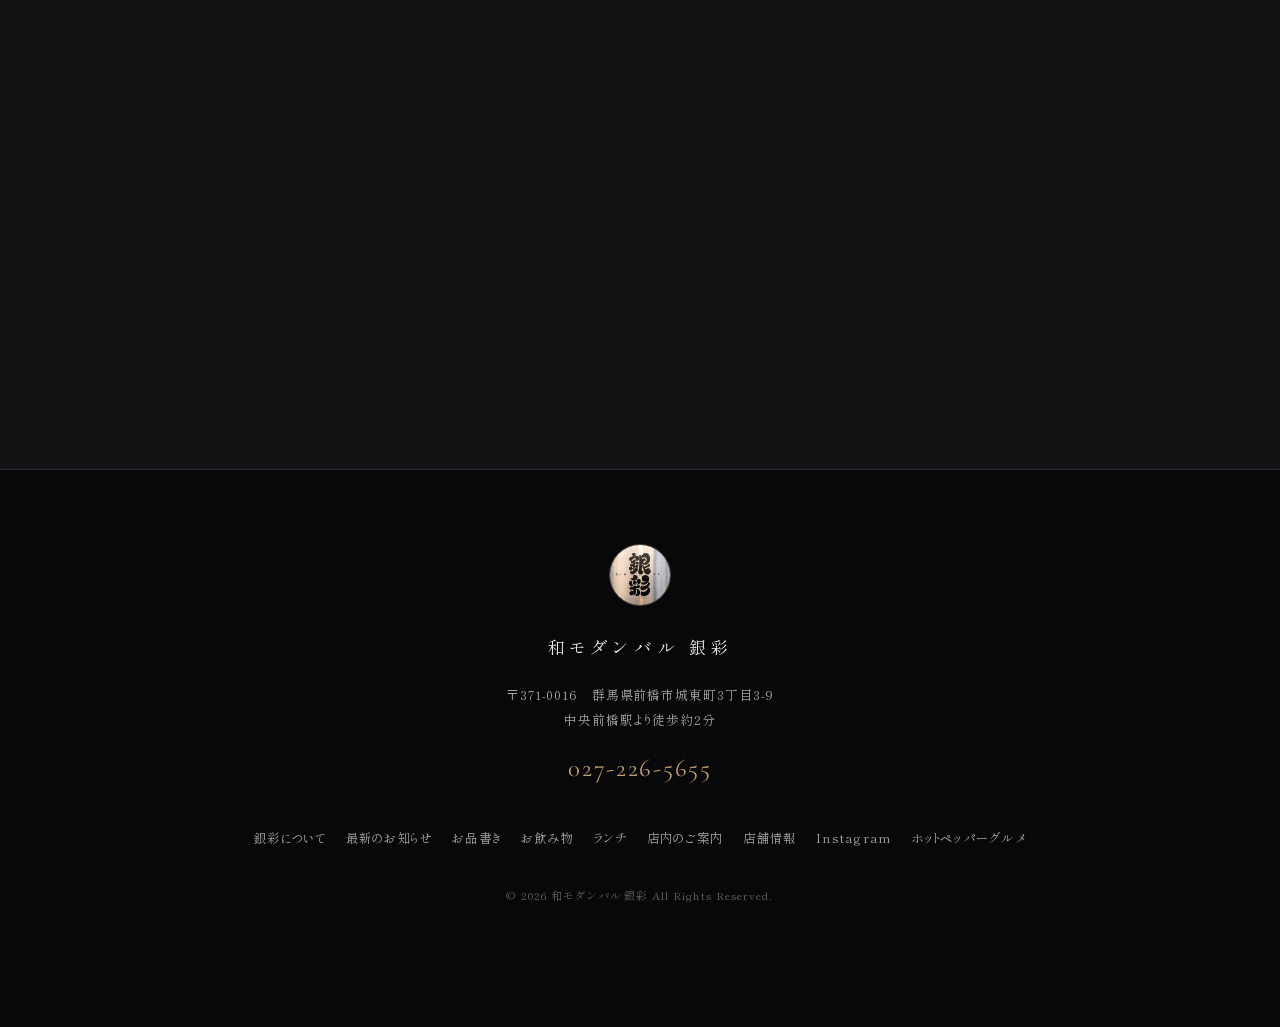
==== commit cd79a532: "サイト全面リニューアル：構造刷新・メニュー全掲載・SEO対策" ====
--- a/index.html
+++ b/index.html
@@ -1,147 +1,621 @@
-<!DOCTYPE html>
-<html lang="ja">
-<head>
-  <meta charset="UTF-8" />
-  <meta name="viewport" content="width=device-width, initial-scale=1.0" />
-  <link href="https://fonts.googleapis.com/css2?family=Shippori+Mincho:wght@500&family=Yuji+Mai&display=swap" rel="stylesheet">
-  <title>和モダンバル銀彩 公式</title>
-  <meta name="description" content="前橋駅・中央前橋駅近くの和モダン居酒屋『銀彩』。塩牛すじ煮込みやブランド豚ロースなど、こだわりの料理と豊富なお酒が楽しめる大人の隠れ家。">
-  <link rel="stylesheet" href="style.css" />
-  <!-- OGP -->
-  <meta property="og:title" content="前橋の居酒屋｜和モダンバル銀彩">
-  <meta property="og:description" content="塩牛すじ煮込みが人気の和モダン居酒屋。中央前橋駅徒歩3分。ランチ・ディナー営業中。">
-  <meta property="og:image" content="https://maebashi1.github.io/ginsai-website/images/hero1.jpg">
-  <meta property="og:type" content="website">
-  <meta name="google-site-verification" content="wMdV2IDMeTC7pspghUkgRgVSOiKP485GRm6AHT4qyes" />
-</head>
-<body>
-
-<header class="hero" id="hero">
-  <img src="images/ginsai-logo.jpg" alt="和モダンバル銀彩のロゴ" class="logo-img">
-</header>
-
-<nav class="section-nav">
-  <ul>
-    <li><a href="#menu">メニュー</a></li>
-    <li><a href="#about-space">こだわり</a></li>
-    <li><a href="#about">店舗情報</a></li>
-    <li><a href="#reservation">ご予約</a></li>
-    <li><a href="#sns">SNS</a></li>
-    <li><a href="#contact">お問い合わせ</a></li>
-  </ul>
-</nav>
-
-<section id="menu">
-  <h2>おすすめメニュー</h2>
-  <div class="menu-gallery">
-    <div class="menu-item">
-      <img src="images/gyusuzi.jpg" alt="塩牛すじ煮込み">
-      <p>塩牛すじ煮込み</p>
-    </div>
-    <div class="menu-item">
-      <img src="images/oniku.jpg" alt="下田さん家のブランド豚ロース">
-      <p>下田さん家のブランド豚ロース</p>
-    </div>
-  </div>
-</section>
-
-<section id="drinks">
-  <h2>お飲み物</h2>
-  <div class="menu-gallery">
-    <div class="menu-item" style="width: 100%; max-width: 600px;">
-      <img src="images/sake.jpg" alt="豊富なお酒ラインナップ">
-      <p class="item-name">豊富なお酒のラインナップ</p>
-      <p class="item-desc">ビール、ワイン、焼酎、ウイスキー、日本酒、カクテルなど定番のお酒を幅広くご用意。料理の旨みを引き立てる味付けが多いため、どんなお酒とも好相性です。</p>
-    </div>
-  </div>
-</section>
-
-<section id="about-space">
-  <h2>こだわり</h2>
-  <div class="space-gallery">
-    <div class="space-item">
-      <img src="images/gaikan.jpg" alt="店舗外観">
-      <div class="space-text">
-        <h3>【駅近で立ち寄りやすい外観】</h3>
-        <p>中央前橋駅から徒歩3分の好アクセス。街中の喧騒を忘れ、ふらっと立ち寄れる大人の隠れ家です。</p>
-      </div>
-    </div>
-    <div class="space-item">
-      <img src="images/tennnai.jpg" alt="店内の様子">
-      <div class="space-text">
-        <h3>【距離が近いカウンター席】</h3>
-        <p>1～3名での利用にちょうど良い上質なカウンター席をご用意。全席をつなげれば10名様まで貸切可能です。</p>
-      </div>
-    </div>
-    <div class="space-item">
-      <img src="images/toilet.jpg" alt="お手洗い">
-      <div class="space-text">
-        <h3>【ホテルライクな清潔感】</h3>
-        <p>お手洗いはホテルのように清潔で上品な空間。細部まで行き届いた清掃と設えです。</p>
-      </div>
-    </div>
-  </div>
-</section>
-
-<section id="about">
-  <h2>店舗情報</h2>
-  <p>群馬県前橋市にある、和の趣を大切にした居酒屋「銀彩」です。</p>
-  <p><strong>住所：</strong>〒371-0016 群馬県前橋市城東町3丁目3-9</p>
-  <!-- Googleマップのコンテナ -->
-  <div class="map-container">
-    <iframe src="https://www.google.com/maps/embed?pb=!1m18!1m12!1m3!1d3211.694962769391!2d139.07159117435023!3d36.39237779058487!2m3!1f0!2f0!3f0!3m2!1i1024!2i768!4f13.1!3m3!1m2!1s0x601ef30377e442db%3A0x700a7a8195b75245!2z44CSMzcxLTAwMTYg576k6aas55yM5YmN5qmL5biC5Z-O5p2x55S677yT5LiB55uu77yT4oiS77yZ!5e0!3m2!1sja!2sjp!4v1767288992159!5m2!1sja!2sjp" loading="lazy" referrerpolicy="no-referrer-when-downgrade"></iframe>
-  </div>
-</section>
-
-<section id="reservation">
-  <h2>ご予約</h2>
-  <p>ネット予約はこちらから：</p>
-  <a href="https://www.hotpepper.jp/strJ004509824/" target="_blank" class="reserve-button">ホットペッパーグルメで予約する</a>
-</section>
-
-<section id="sns">
-<section id="sns">
-  <h2>公式Instagram</h2>
-  <p>最新情報や店内の様子をリアルタイムでお届けしています。</p>
-
-  <behold-widget feed-id="MMP6fIWGSJ8IKI9bW2uQ"></behold-widget>
-<script>
-  (() => {
-    const d=document,s=d.createElement("script");s.type="module";
-    s.src="https://w.behold.so/widget.js";d.head.append(s);
-  })();
-</script>
-
-  <a href="https://www.instagram.com/ginsai2265655?igsh=Z3EzaWc27mVqMG5o" target="_blank" class="instagram-button" style="margin-top: 2em;">
-    Instagramで詳しく見る
-  </a>
-</section>
-
-<section id="contact">
-  <h2>お問い合わせ</h2>
-  <div class="hours">
-    <p>営業時間</p>
-    <p>ランチ：月・火・金 　11:00～14:00</p>
-    <p>ディナー：月～土 　　17:00～23:00</p>
-    <p>電話：027-226-5655</p>
-    <p>定休日：日曜・祝日</p>
-  </div>
-</section>
-
-<footer>
-  <p>&copy; 2026 和モダンバル銀彩 All Rights Reserved.</p>
-</footer>
-
-<script>
-  const hero = document.getElementById("hero");
-  const images = ["images/hero1.jpg", "images/hero2.jpg", "images/hero3.jpg"];
-  let current = 0;
-  function changeHeroImage() {
-    hero.style.backgroundImage = `url('${images[current]}')`;
-    current = (current + 1) % images.length;
-  }
-  changeHeroImage();
-  setInterval(changeHeroImage, 4000);
-</script>
-</body>
-</html>+<!DOCTYPE html>
+<html lang="ja">
+<head>
+<meta charset="UTF-8">
+<meta name="viewport" content="width=device-width, initial-scale=1.0">
+<title>前橋の居酒屋「和モダンバル銀彩」｜中央前橋駅3分・カウンター10席の大人の隠れ家酒場</title>
+<meta name="description" content="群馬県前橋市城東町の居酒屋「銀彩」。中央前橋駅から徒歩2分、全席カウンター10席の隠れ家。名物のとろ旨塩牛すじ煮込みと群馬県産下田さん家のブランド豚ロース、日本酒・ワイン・ウイスキーを取り揃えています。ランチ営業あり。一人飲み・デート・接待・貸切に。">
+<link rel="canonical" href="https://maebashi1.github.io/ginsai-website/">
+<meta name="format-detection" content="telephone=no">
+<meta name="theme-color" content="#0d0d0d">
+<meta name="google-site-verification" content="wMdV2IDMeTC7pspghUkgRgVSOiKP485GRm6AHT4qyes">
+
+<!-- OGP -->
+<meta property="og:type" content="restaurant">
+<meta property="og:site_name" content="和モダンバル銀彩">
+<meta property="og:title" content="前橋の居酒屋「和モダンバル銀彩」｜中央前橋駅3分・大人の隠れ家酒場">
+<meta property="og:description" content="全席カウンター10席の隠れ家。名物・塩牛すじ煮込みと群馬県産ブランド豚ロース。一人飲みからデート、貸切まで。">
+<meta property="og:image" content="https://maebashi1.github.io/ginsai-website/images/hero1.jpg">
+<meta property="og:url" content="https://maebashi1.github.io/ginsai-website/">
+<meta property="og:locale" content="ja_JP">
+<meta name="twitter:card" content="summary_large_image">
+
+<link rel="icon" href="images/favicon.svg" type="image/svg+xml">
+<link rel="apple-touch-icon" href="images/logo2.jpg">
+
+<link rel="preconnect" href="https://fonts.googleapis.com">
+<link rel="preconnect" href="https://fonts.gstatic.com" crossorigin>
+<link href="https://fonts.googleapis.com/css2?family=Shippori+Mincho:wght@400;500;600&family=Cormorant+Garamond:wght@300;400&display=swap" rel="stylesheet">
+<link rel="stylesheet" href="style.css">
+
+<script type="application/ld+json">
+{
+  "@context": "https://schema.org",
+  "@type": "Restaurant",
+  "@id": "https://maebashi1.github.io/ginsai-website/#restaurant",
+  "name": "和モダンバル銀彩",
+  "alternateName": "銀彩",
+  "description": "群馬県前橋市城東町にある全席カウンター10席の居酒屋。名物のとろ旨塩牛すじ煮込みと群馬県産下田さん家のブランド豚ロースが看板。中央前橋駅から徒歩2分。",
+  "url": "https://maebashi1.github.io/ginsai-website/",
+  "telephone": "+81-27-226-5655",
+  "image": [
+    "https://maebashi1.github.io/ginsai-website/images/hero1.jpg",
+    "https://maebashi1.github.io/ginsai-website/images/gyusuzi.jpg",
+    "https://maebashi1.github.io/ginsai-website/images/tennnai.jpg"
+  ],
+  "logo": "https://maebashi1.github.io/ginsai-website/images/ginsai-logo.jpg",
+  "address": {
+    "@type": "PostalAddress",
+    "streetAddress": "城東町3丁目3-9",
+    "addressLocality": "前橋市",
+    "addressRegion": "群馬県",
+    "postalCode": "371-0016",
+    "addressCountry": "JP"
+  },
+  "geo": {
+    "@type": "GeoCoordinates",
+    "latitude": 36.392378,
+    "longitude": 139.071591
+  },
+  "servesCuisine": ["居酒屋", "創作料理", "和食"],
+  "priceRange": "￥1,000～￥6,000",
+  "currenciesAccepted": "JPY",
+  "paymentAccepted": "現金, クレジットカード（VISA・Mastercard・AMEX・DINERS・JCB）, 電子マネー（楽天Edy・Suica・PASMO・ICOCA・QUICPay）, QRコード決済（PayPay・d払い・au PAY）",
+  "acceptsReservations": "https://www.hotpepper.jp/strJ004509824/yoyaku/",
+  "maximumAttendeeCapacity": 10,
+  "smokingAllowed": true,
+  "hasMenu": "https://maebashi1.github.io/ginsai-website/#menu",
+  "openingHoursSpecification": [
+    {
+      "@type": "OpeningHoursSpecification",
+      "dayOfWeek": ["Monday", "Tuesday", "Friday"],
+      "opens": "11:30",
+      "closes": "14:00"
+    },
+    {
+      "@type": "OpeningHoursSpecification",
+      "dayOfWeek": ["Monday", "Tuesday", "Wednesday", "Thursday", "Friday", "Saturday"],
+      "opens": "18:00",
+      "closes": "23:00"
+    }
+  ],
+  "sameAs": [
+    "https://www.instagram.com/ginsai2265655",
+    "https://www.hotpepper.jp/strJ004509824/"
+  ]
+}
+</script>
+</head>
+<body>
+
+<a class="skip-link" href="#main">本文へスキップ</a>
+
+<!-- ===== ヘッダー ===== -->
+<header class="site-header" id="siteHeader">
+  <div class="site-header__inner">
+    <a class="site-header__logo" href="#top">
+      <img src="images/logo2.jpg" alt="和モダンバル銀彩" width="215" height="215" decoding="async">
+      <span>和モダンバル 銀彩</span>
+    </a>
+    <nav class="gnav" aria-label="メインメニュー">
+      <ul>
+        <li><a href="#concept">銀彩について</a></li>
+        <li><a href="#sns">お知らせ</a></li>
+        <li><a href="#taste">こだわり</a></li>
+        <li><a href="#menu">お品書き</a></li>
+        <li><a href="#drink">お飲み物</a></li>
+        <li><a href="#lunch">ランチ</a></li>
+        <li><a href="#space">店内のご案内</a></li>
+        <li><a href="#info">店舗情報</a></li>
+      </ul>
+    </nav>
+    <div class="site-header__contact">
+      <p class="site-header__label">ご予約・お問い合わせ</p>
+      <a class="site-header__tel" href="tel:0272265655">027-226-5655</a>
+      <a class="btn-reserve-sm" href="https://www.hotpepper.jp/strJ004509824/yoyaku/" target="_blank" rel="noopener">WEB予約</a>
+    </div>
+    <button class="nav-toggle" id="navToggle" aria-expanded="false" aria-controls="drawer" aria-label="メニューを開く">
+      <span></span><span></span><span></span>
+    </button>
+  </div>
+</header>
+
+<!-- ===== ドロワー（スマホ） ===== -->
+<div class="drawer" id="drawer" hidden>
+  <nav aria-label="モバイルメニュー">
+    <ul>
+      <li><a href="#concept">銀彩について</a></li>
+      <li><a href="#sns">最新のお知らせ</a></li>
+      <li><a href="#taste">こだわり</a></li>
+      <li><a href="#menu">お品書き</a></li>
+      <li><a href="#drink">お飲み物</a></li>
+      <li><a href="#lunch">ランチ</a></li>
+      <li><a href="#space">店内のご案内</a></li>
+      <li><a href="#info">店舗情報</a></li>
+      <li><a href="https://www.instagram.com/ginsai2265655" target="_blank" rel="noopener">Instagram</a></li>
+    </ul>
+  </nav>
+</div>
+
+<!-- ===== ヒーロー ===== -->
+<div class="hero" id="top">
+  <div class="hero__slides" aria-hidden="true">
+    <div class="hero__slide is-active" style="background-image:url('images/hero1.jpg')"></div>
+    <div class="hero__slide" style="background-image:url('images/hero2.jpg')"></div>
+    <div class="hero__slide" style="background-image:url('images/hero3.jpg')"></div>
+  </div>
+  <div class="hero__veil"></div>
+  <div class="hero__body">
+    <img class="hero__logo" src="images/ginsai-logo.jpg" alt="和モダンバル銀彩のロゴ" width="664" height="655" fetchpriority="high">
+    <p class="hero__vertical">上質を味はふ、大人の隠れ家</p>
+  </div>
+  <p class="hero__scroll"><span>SCROLL</span></p>
+</div>
+
+<h1 class="page-h1">前橋・中央前橋駅から徒歩2分の居酒屋「和モダンバル銀彩」<br>カウンター10席だけの大人の隠れ家酒場</h1>
+
+<main id="main">
+
+<!-- ===== コンセプト ===== -->
+<section class="section section--concept" id="concept">
+  <div class="section__inner">
+    <p class="section__en">Concept</p>
+    <h2 class="section__title">静かに、旨いものを。</h2>
+    <div class="lead">
+      <p>群馬県前橋市城東町、中央前橋駅から歩いて2分。<br>
+      大通りの喧騒からほんの少し外れた場所に、銀彩はあります。</p>
+
+      <p>店内はグレーを基調とした落ち着いた設え。席はカウンター10席のみで、テーブル席も個室もありません。それは、料理をつくる音と香りを、いちばん近い距離でお届けしたいからです。目の前で仕上がる一皿を、出来立ての温度のまま召し上がっていただく。カウンターだけの店には、それができます。</p>
+
+      <p>お出しするのは、和の技法を土台にした創作料理です。名物の「とろ旨 塩牛すじ煮込み」は、コンソメスープでじっくりと炊き上げた透明感のある一皿。群馬県産・下田さん家のブランド豚ロースは、脂の軽やかさと上品な甘みが際立つ、当店の看板です。お造りやカルパッチョ、西京みそ漬け焼きまで、その日いちばんの素材を選んでお出ししています。</p>
+
+      <p>お酒は、日本酒からワイン、ウイスキー、焼酎、カクテルまで。料理の旨みを引き立てる味付けが多いため、どのお酒とも気持ちよく合います。しっかり飲みたい夜も、軽く一杯だけの夜も、どうぞ気負わずに。</p>
+
+      <p>仕事帰りの一人飲み、静かに話したい日のデート、大切な方をもてなす会食。全席をつなげれば10名様までの貸切も承ります。肩肘を張らずに過ごせる、大人のための時間をご用意してお待ちしています。</p>
+    </div>
+    <ul class="concept__tags">
+      <li>一人飲み</li><li>少人数デート</li><li>接待・会食</li><li>記念日</li><li>貸切宴会</li><li>駅近</li>
+    </ul>
+  </div>
+</section>
+
+<!-- ===== 最新のお知らせ（Instagram） ===== -->
+<section class="section section--sns" id="sns">
+  <div class="section__inner">
+    <p class="section__en">News</p>
+    <h2 class="section__title">最新のお知らせ</h2>
+    <p class="sns__lead">季節のおすすめや本日の一皿、店内の様子は、公式Instagramでリアルタイムにお届けしています。</p>
+    <div class="insta-feed">
+      <behold-widget feed-id="MMP6fIWGSJ8IKI9bW2uQ"></behold-widget>
+    </div>
+    <a class="btn btn--insta" href="https://www.instagram.com/ginsai2265655" target="_blank" rel="noopener">Instagramで詳しく見る</a>
+  </div>
+</section>
+
+<!-- ===== こだわり ===== -->
+<section class="section section--taste" id="taste">
+  <div class="section__inner">
+    <p class="section__en">Our Taste</p>
+    <h2 class="section__title">銀彩の味</h2>
+
+    <div class="taste-item">
+      <div class="taste-item__img">
+        <img src="images/gyusuzi.jpg" alt="とろ旨 塩牛すじ煮込み" width="480" height="480" loading="lazy" decoding="async">
+      </div>
+      <div class="taste-item__text">
+        <p class="taste-item__sub">透き通る旨み</p>
+        <h3>とろ旨 塩牛すじ煮込み</h3>
+        <p>透明感のあるスープが印象的な、塩ベースの牛すじ煮込みです。コンソメスープでじっくりと炊き上げた牛すじは、口の中でほろりとほどける柔らかさ。あっさりとしていながら、噛むほどに味わいが深くなります。ご飯にもうどんにもよく合う一皿です。従来のこってりとした煮込みとは一線を画す、軽やかで後を引く味に仕上げました。</p>
+      </div>
+    </div>
+
+    <div class="taste-item taste-item--rev">
+      <div class="taste-item__img">
+        <img src="images/oniku.jpg" alt="群馬県産 下田さん家のブランド豚ロースのグリル" width="480" height="480" loading="lazy" decoding="async">
+      </div>
+      <div class="taste-item__text">
+        <p class="taste-item__sub">豚の極みを堪能</p>
+        <h3>下田さん家のブランド豚ロース</h3>
+        <p>群馬・下田畜産のブランド豚を贅沢に使い、丁寧にグリルした看板メニューです。ひと口で感じる柔らかな食感と、脂の軽やかで上品な旨み。まさに「豚の極み」と呼ぶにふさわしい一皿です。脂が重くならず、ジューシーでありながら後味はすっきり。噛むほどに甘みと香ばしさが広がります。</p>
+      </div>
+    </div>
+
+    <div class="taste-item">
+      <div class="taste-item__img">
+        <img src="images/sake.jpg" alt="日本酒・ワイン・ウイスキーなど豊富なお酒のラインナップ" width="198" height="198" loading="lazy" decoding="async">
+      </div>
+      <div class="taste-item__text">
+        <p class="taste-item__sub">料理と寄り添う一杯</p>
+        <h3>豊富なお酒のラインナップ</h3>
+        <p>ビール、ワイン、焼酎、ウイスキー、日本酒、カクテルまで幅広くご用意しています。日本酒は滝澤 純米吟醸、聖 若水60 特別純米、翠玉 純米吟醸。ウイスキーは角から山崎シングルモルトまで。料理の旨みを引き立てる味付けが多いため、どんなお酒とも好相性です。しっかり飲みたい日にも、軽く一杯楽しみたい時にも寄り添うラインナップです。</p>
+      </div>
+    </div>
+  </div>
+</section>
+
+<!-- ===== お品書き ===== -->
+<section class="section section--menu" id="menu">
+  <div class="section__inner">
+    <p class="section__en">Menu</p>
+    <h2 class="section__title">お品書き</h2>
+    <p class="section__note">※価格はすべて税込です。仕入れ状況により内容が変わる場合がございます。</p>
+
+    <div class="menu-block">
+      <h3 class="menu-block__head">お造り</h3>
+      <dl class="menu-list">
+        <div><dt>赤海老のお造り</dt><dd>990円</dd></div>
+        <div><dt>鮮魚の盛り合わせ<span>※各種単品でも承ります 800円〜</span></dt><dd>2,750円</dd></div>
+      </dl>
+    </div>
+
+    <div class="menu-block">
+      <h3 class="menu-block__head">前菜・サラダ</h3>
+      <dl class="menu-list">
+        <div><dt>真鯛と旬果 とびっこのカルパッチョ<span>オリジナルバルサミコドレッシング</span></dt><dd>1,485円</dd></div>
+        <div><dt>ブラッターチーズとフルーツトマトのカプレーゼ風<span>いちじくジャムを添えて</span></dt><dd>1,815円</dd></div>
+        <div><dt>春菊のおつまみナムル</dt><dd>880円</dd></div>
+        <div><dt>生ハムと旬果 高原野菜とハーブのサラダ<span>自家製トマトドレッシング</span></dt><dd>1,320円</dd></div>
+        <div><dt>豚しゃぶの香味温野菜サラダ<span>麻辣つけダレ</span></dt><dd>1,650円</dd></div>
+      </dl>
+    </div>
+
+    <div class="menu-block">
+      <h3 class="menu-block__head">魚介・お魚料理</h3>
+      <dl class="menu-list">
+        <div><dt>丸ごとトマトと海の恵のグラタン</dt><dd>1,650円</dd></div>
+        <div><dt>メカジキのポワレ<span>ガーリックバター醤油</span></dt><dd>1,430円</dd></div>
+        <div><dt>銀だらの自家製西京みそ漬け焼き<span>柚子の香り包み</span></dt><dd>1,595円</dd></div>
+      </dl>
+    </div>
+
+    <div class="menu-block">
+      <h3 class="menu-block__head">肉料理</h3>
+      <dl class="menu-list">
+        <div><dt>とろ旨 塩牛すじ煮込み<span>コンソメスープでじっくり煮込んで</span></dt><dd>1,485円</dd></div>
+        <div><dt>群馬県産下田さん家のブランド豚ロースのグリル<span>脂の極み</span></dt><dd>1,980円</dd></div>
+        <div><dt>和牛とアボカドのおつまみユッケ</dt><dd>2,145円</dd></div>
+        <div><dt>豚ロースのねぎ間串焼き<span>すき焼き風ソースをかけて</span></dt><dd>1,430円</dd></div>
+        <div><dt>和牛のたたき<span>焼きアボカドと山葵だし醤油のディップ風ソース</span></dt><dd>1,650円</dd></div>
+      </dl>
+    </div>
+
+    <div class="menu-block">
+      <h3 class="menu-block__head">一品</h3>
+      <dl class="menu-list">
+        <div><dt>千葉県産 地はまぐりの酒蒸し</dt><dd>1,045円</dd></div>
+        <div><dt>アメリケーヌソース仕立ての手造りクリームコロッケ</dt><dd>1,485円</dd></div>
+        <div><dt>いちご香るトマトとブラッターチーズのオムレツ風</dt><dd>1,760円</dd></div>
+        <div><dt>山ウドのふわふわフリッター</dt><dd>990円</dd></div>
+        <div><dt>四川シビ辛麻婆豆腐<span>生湯葉のお布団をのせて</span></dt><dd>1,045円</dd></div>
+        <div><dt>赤海老の旨辛ヤンニョムケジャン</dt><dd>1,540円</dd></div>
+        <div><dt>大海老とアボカドのバターソテー レモンマヨソース</dt><dd>1,650円</dd></div>
+        <div><dt>たらこの濃厚クリームうどん</dt><dd>1,210円</dd></div>
+        <div><dt>宍道湖産 大しじみのエスプレッソ</dt><dd>495円</dd></div>
+      </dl>
+    </div>
+
+    <div class="menu-block">
+      <h3 class="menu-block__head">デザート・甘味</h3>
+      <dl class="menu-list">
+        <div><dt>本日のドルチェ 自家製とろとろプリン</dt><dd>660円</dd></div>
+      </dl>
+    </div>
+
+    <p class="menu-caution">（1）一般的に食肉の生食は食中毒を引き起こすリスクがございます。（2）お子様、ご高齢の方など食中毒に対する抵抗力の弱い方は、食肉の生食の摂取をお控えください。</p>
+  </div>
+</section>
+
+<!-- ===== お飲み物 ===== -->
+<section class="section section--drink" id="drink">
+  <div class="section__inner">
+    <p class="section__en">Drink</p>
+    <h2 class="section__title">お飲み物</h2>
+    <p class="section__note">※価格はすべて税込です。</p>
+
+    <div class="drink-grid">
+      <div class="menu-block">
+        <h3 class="menu-block__head">日本酒</h3>
+        <dl class="menu-list">
+          <div><dt>滝澤 純米吟醸</dt><dd>880円</dd></div>
+          <div><dt>聖 若水60 特別純米</dt><dd>1,210円</dd></div>
+          <div><dt>翠玉 純米吟醸</dt><dd>1,430円</dd></div>
+        </dl>
+      </div>
+
+      <div class="menu-block">
+        <h3 class="menu-block__head">ビール</h3>
+        <dl class="menu-list">
+          <div><dt>YEBISU 瓶ビール</dt><dd>880円</dd></div>
+          <div><dt>KAWABA BEER</dt><dd>1,100円</dd></div>
+          <div><dt>アサヒZERO<span>ノンアルコール</span></dt><dd>770円</dd></div>
+        </dl>
+      </div>
+
+      <div class="menu-block">
+        <h3 class="menu-block__head">ウイスキー</h3>
+        <dl class="menu-list">
+          <div><dt>角</dt><dd>770円</dd></div>
+          <div><dt>シーバス ミズナラ</dt><dd>880円</dd></div>
+          <div><dt>イチローズモルト</dt><dd>1,210円</dd></div>
+          <div><dt>山崎 シングルモルト</dt><dd>2,090円</dd></div>
+        </dl>
+      </div>
+
+      <div class="menu-block">
+        <h3 class="menu-block__head">焼酎</h3>
+        <dl class="menu-list">
+          <div><dt>鏡月</dt><dd>770円</dd></div>
+          <div><dt>鳥飼<span>米</span></dt><dd>880円</dd></div>
+          <div><dt>吉四六<span>麦</span></dt><dd>880円</dd></div>
+          <div><dt>八千代伝 白麹<span>芋</span></dt><dd>880円</dd></div>
+        </dl>
+      </div>
+
+      <div class="menu-block">
+        <h3 class="menu-block__head">ワイン</h3>
+        <dl class="menu-list">
+          <div><dt>DOMODO</dt><dd>880円</dd></div>
+          <div><dt>LONGBARN</dt><dd>1,210円</dd></div>
+        </dl>
+      </div>
+
+      <div class="menu-block">
+        <h3 class="menu-block__head">カクテル</h3>
+        <dl class="menu-list">
+          <div><dt>沖縄んブルーレモンサワー</dt><dd>770円</dd></div>
+          <div><dt>はっさく ROCKS</dt><dd>880円</dd></div>
+          <div><dt>La TOMATO</dt><dd>880円</dd></div>
+          <div><dt>花札の梅酒</dt><dd>880円</dd></div>
+        </dl>
+      </div>
+
+      <div class="menu-block">
+        <h3 class="menu-block__head">ソフトドリンク</h3>
+        <dl class="menu-list">
+          <div><dt>有機ざくろジュース</dt><dd>770円</dd></div>
+          <div><dt>愛媛みかんジュース</dt><dd>770円</dd></div>
+          <div><dt>安曇野りんごジュース</dt><dd>770円</dd></div>
+          <div><dt>コカコーラ／ジンジャエール</dt><dd>各660円</dd></div>
+          <div><dt>とうもろこしひげ茶／ジャスミン茶</dt><dd>各660円</dd></div>
+          <div><dt>烏龍茶／緑茶／無糖紅茶／コーヒー</dt><dd>各660円</dd></div>
+        </dl>
+      </div>
+
+      <div class="menu-block menu-block--free">
+        <h3 class="menu-block__head">飲み放題</h3>
+        <p class="freedrink__price">3,000円<span>（税込）</span></p>
+        <dl class="freedrink">
+          <div><dt>ビール</dt><dd>キリン晴れ風（中瓶）</dd></div>
+          <div><dt>ウイスキー</dt><dd>ハイボール／ジンジャーハイボール／コークハイボール</dd></div>
+          <div><dt>焼酎</dt><dd>鏡月／鳥飼／二階堂／黒霧島</dd></div>
+          <div><dt>日本酒</dt><dd>赤城山</dd></div>
+          <div><dt>ワイン</dt><dd>グラスワイン（赤・白）</dd></div>
+          <div><dt>サワー・酎ハイ</dt><dd>レモンサワー／もろこしハイ／ジャスミンハイ／ウーロンハイ／緑茶ハイ／紅茶ハイ</dd></div>
+          <div><dt>ソフトドリンク</dt><dd>コーラ／ジンジャエール／とうもろこしひげ茶／ジャスミン茶／烏龍茶／緑茶／無糖紅茶／コーヒー</dd></div>
+        </dl>
+      </div>
+    </div>
+  </div>
+</section>
+
+<!-- ===== ランチ ===== -->
+<section class="section section--lunch" id="lunch">
+  <div class="section__inner">
+    <p class="section__en">Lunch</p>
+    <h2 class="section__title">ランチのご案内</h2>
+    <p class="lunch__lead">月・火・金曜日の <strong>11:30〜14:00</strong>（料理L.O. 13:30／ドリンクL.O. 13:45）にランチ営業をしております。夜の名物・塩牛すじを、昼はうどんやラーメン、定食でお楽しみいただけます。</p>
+
+    <div class="menu-block">
+      <h3 class="menu-block__head">ランチメニュー</h3>
+      <dl class="menu-list">
+        <div><dt>牛すじうどん</dt><dd>1,100円</dd></div>
+        <div><dt>牛すじラーメン</dt><dd>1,100円</dd></div>
+        <div><dt>牛すじ定食</dt><dd>1,300円</dd></div>
+        <div><dt>焼き魚定食 鯖</dt><dd>1,400円</dd></div>
+        <div><dt>焼き魚定食 銀鱈</dt><dd>1,600円</dd></div>
+        <div><dt>豚ロース生姜焼き定食</dt><dd>1,500円</dd></div>
+      </dl>
+    </div>
+
+    <div class="menu-block">
+      <h3 class="menu-block__head">ランチセットドリンク</h3>
+      <dl class="menu-list">
+        <div><dt>緑茶／烏龍茶／ひげ茶／無糖紅茶／コカコーラ／ジンジャエール</dt><dd>各300円</dd></div>
+      </dl>
+    </div>
+  </div>
+</section>
+
+<!-- ===== 店内のご案内 ===== -->
+<section class="section section--space" id="space">
+  <div class="section__inner">
+    <p class="section__en">Space</p>
+    <h2 class="section__title">店内のご案内</h2>
+
+    <div class="space-grid">
+      <figure class="space-card">
+        <img src="images/tennnai.jpg" alt="銀彩のカウンター席" width="480" height="480" loading="lazy" decoding="async">
+        <figcaption>
+          <h3>カウンター10席</h3>
+          <p>1〜3名でのご利用にちょうど良い上質なカウンター席です。職人の手仕事を目の前で眺めながら、出来立ての香りと音まで楽しめる特等席。全席をつなげれば、8名様から10名様までの貸切宴会も承ります。</p>
+        </figcaption>
+      </figure>
+
+      <figure class="space-card">
+        <img src="images/gaikan.jpg" alt="銀彩の外観" width="480" height="480" loading="lazy" decoding="async">
+        <figcaption>
+          <h3>駅近で立ち寄りやすい外観</h3>
+          <p>上毛電気鉄道・中央前橋駅から徒歩2分。シンプルながら印象に残る外観で、初めてのご来店でも迷いにくい立地です。街中の喧騒を忘れ、ふらっと立ち寄れる大人の隠れ家としてご利用ください。</p>
+        </figcaption>
+      </figure>
+
+      <figure class="space-card">
+        <img src="images/toilet.jpg" alt="銀彩のお手洗い" width="480" height="480" loading="lazy" decoding="async">
+        <figcaption>
+          <h3>ホテルライクな清潔感</h3>
+          <p>お手洗いはホテルのように清潔で上質な空間に。細部まで行き届いた清掃と設えで、どなたにも安心してお過ごしいただけます。店全体の心配りを感じていただけるポイントです。</p>
+        </figcaption>
+      </figure>
+    </div>
+  </div>
+</section>
+
+<!-- ===== ご予約 ===== -->
+<section class="section section--reserve" id="reserve">
+  <div class="section__inner">
+    <p class="section__en">Reservation</p>
+    <h2 class="section__title">ご予約</h2>
+    <p class="reserve__lead">お席のご予約は、お電話またはホットペッパーグルメのネット予約で承ります。<br>貸切（8名様〜）をご希望の際は、お電話にてお気軽にご相談ください。</p>
+    <div class="reserve__btns">
+      <a class="btn btn--gold" href="https://www.hotpepper.jp/strJ004509824/yoyaku/" target="_blank" rel="noopener">ホットペッパーグルメでネット予約</a>
+      <a class="btn btn--line" href="tel:0272265655">お電話でのご予約 027-226-5655</a>
+    </div>
+    <p class="reserve__note">※20歳未満の方はご同伴を含めご入店いただけません。<br>※ネット予約は来店日当日21時まで受付（ランチは当日10時まで）。曜日やコースにより締切が異なる場合があります。</p>
+  </div>
+</section>
+
+<!-- ===== 店舗情報 ===== -->
+<section class="section section--info" id="info">
+  <div class="section__inner">
+    <p class="section__en">Information</p>
+    <h2 class="section__title">店舗情報</h2>
+
+    <table class="info-table">
+      <tbody>
+        <tr><th>店名</th><td>和モダンバル 銀彩（ぎんさい）</td></tr>
+        <tr><th>住所</th><td>〒371-0016　群馬県前橋市城東町3丁目3-9</td></tr>
+        <tr><th>アクセス</th><td>上毛電気鉄道 中央前橋駅より徒歩約2分／JR前橋駅より徒歩約15分</td></tr>
+        <tr><th>電話</th><td><a href="tel:0272265655">027-226-5655</a></td></tr>
+        <tr><th>営業時間</th><td>
+          月・火・金曜　11:30〜14:00（料理L.O. 13:30／ドリンクL.O. 13:45）<br>
+          月〜土曜　　　18:00〜23:00（料理L.O. 22:00／ドリンクL.O. 22:30）
+        </td></tr>
+        <tr><th>定休日</th><td>日曜・祝日</td></tr>
+        <tr><th>予算</th><td>ディナー 5,000〜6,000円／ランチ 1,000〜1,500円（平均予算 4,000円）</td></tr>
+        <tr><th>席数</th><td>全10席（全席カウンター）　個室・座敷・テラス席なし</td></tr>
+        <tr><th>貸切</th><td>8名様〜10名様まで可（お電話にてご相談ください）</td></tr>
+        <tr><th>クレジットカード</th><td>VISA／Mastercard／AMEX／DINERS／JCB</td></tr>
+        <tr><th>電子マネー</th><td>楽天Edy／Suica／PASMO／ICOCA／QUICPay</td></tr>
+        <tr><th>QRコード決済</th><td>PayPay／d払い／au PAY</td></tr>
+        <tr><th>喫煙</th><td>全席喫煙可（加熱式たばこに限ります）</td></tr>
+        <tr><th>駐車場</th><td>なし（近隣のコインパーキングをご利用ください）</td></tr>
+        <tr><th>設備</th><td>Wi-Fiなし／バリアフリー対応なし</td></tr>
+        <tr><th>ご利用について</th><td>20歳未満の方はご同伴を含めご入店いただけません。お子様連れのご利用は可能です。お祝い・サプライズのご相談も承ります。</td></tr>
+      </tbody>
+    </table>
+
+    <div class="map">
+      <iframe
+        src="https://www.google.com/maps/embed?pb=!1m18!1m12!1m3!1d3211.694962769391!2d139.07159117435023!3d36.39237779058487!2m3!1f0!2f0!3f0!3m2!1i1024!2i768!4f13.1!3m3!1m2!1s0x601ef30377e442db%3A0x700a7a8195b75245!2z44CSMzcxLTAwMTYg576k6aas55yM5YmN5qmL5biC5Z-O5p2x55S677yT5LiB55uu77yT4oiS77yZ!5e0!3m2!1sja!2sjp!4v1767288992159!5m2!1sja!2sjp"
+        title="和モダンバル銀彩の地図"
+        loading="lazy" referrerpolicy="no-referrer-when-downgrade"></iframe>
+    </div>
+  </div>
+</section>
+
+</main>
+
+<!-- ===== フッター ===== -->
+<footer class="site-footer">
+  <div class="site-footer__inner">
+    <img class="site-footer__logo" src="images/logo2.jpg" alt="和モダンバル銀彩" width="215" height="215" loading="lazy">
+    <p class="site-footer__name">和モダンバル 銀彩</p>
+    <p class="site-footer__addr">〒371-0016　群馬県前橋市城東町3丁目3-9<br>中央前橋駅より徒歩約2分</p>
+    <p class="site-footer__tel"><a href="tel:0272265655">027-226-5655</a></p>
+    <ul class="site-footer__nav">
+      <li><a href="#concept">銀彩について</a></li>
+      <li><a href="#sns">最新のお知らせ</a></li>
+      <li><a href="#menu">お品書き</a></li>
+      <li><a href="#drink">お飲み物</a></li>
+      <li><a href="#lunch">ランチ</a></li>
+      <li><a href="#space">店内のご案内</a></li>
+      <li><a href="#info">店舗情報</a></li>
+      <li><a href="https://www.instagram.com/ginsai2265655" target="_blank" rel="noopener">Instagram</a></li>
+      <li><a href="https://www.hotpepper.jp/strJ004509824/" target="_blank" rel="noopener">ホットペッパーグルメ</a></li>
+    </ul>
+    <p class="copyright">&copy; 2026 和モダンバル銀彩 All Rights Reserved.</p>
+  </div>
+</footer>
+
+<!-- ===== 追従CTA（スマホ） ===== -->
+<div class="fixed-cta">
+  <a href="tel:0272265655" class="fixed-cta__item">
+    <span class="fixed-cta__icon">TEL</span>電話する
+  </a>
+  <a href="https://www.hotpepper.jp/strJ004509824/yoyaku/" target="_blank" rel="noopener" class="fixed-cta__item fixed-cta__item--main">
+    <span class="fixed-cta__icon">WEB</span>ネット予約
+  </a>
+  <a href="https://maps.google.com/?q=群馬県前橋市城東町3-3-9" target="_blank" rel="noopener" class="fixed-cta__item">
+    <span class="fixed-cta__icon">MAP</span>地図
+  </a>
+</div>
+
+<a href="#top" class="pagetop" aria-label="ページ先頭へ戻る">▲</a>
+
+<script>
+(function () {
+  'use strict';
+
+  /* ヒーロースライドショー */
+  var slides = document.querySelectorAll('.hero__slide');
+  if (slides.length > 1) {
+    var i = 0;
+    setInterval(function () {
+      slides[i].classList.remove('is-active');
+      i = (i + 1) % slides.length;
+      slides[i].classList.add('is-active');
+    }, 5500);
+  }
+
+  /* ヘッダーの縮小 */
+  var header = document.getElementById('siteHeader');
+  var onScroll = function () {
+    if (window.scrollY > 80) { header.classList.add('is-compact'); }
+    else { header.classList.remove('is-compact'); }
+  };
+  window.addEventListener('scroll', onScroll, { passive: true });
+  onScroll();
+
+  /* ドロワー開閉 */
+  var toggle = document.getElementById('navToggle');
+  var drawer = document.getElementById('drawer');
+  toggle.addEventListener('click', function () {
+    var open = toggle.getAttribute('aria-expanded') === 'true';
+    toggle.setAttribute('aria-expanded', String(!open));
+    toggle.setAttribute('aria-label', open ? 'メニューを開く' : 'メニューを閉じる');
+    drawer.hidden = open;
+    document.body.classList.toggle('is-drawer-open', !open);
+  });
+  drawer.addEventListener('click', function (e) {
+    if (e.target.tagName === 'A') {
+      toggle.setAttribute('aria-expanded', 'false');
+      drawer.hidden = true;
+      document.body.classList.remove('is-drawer-open');
+    }
+  });
+
+  /* スクロールで要素をふわりと表示 */
+  if ('IntersectionObserver' in window) {
+    var io = new IntersectionObserver(function (entries) {
+      entries.forEach(function (en) {
+        if (en.isIntersecting) {
+          en.target.classList.add('is-shown');
+          io.unobserve(en.target);
+        }
+      });
+    }, { threshold: 0.12 });
+    document.querySelectorAll('.section__inner > *, .taste-item, .space-card').forEach(function (el) {
+      el.classList.add('reveal');
+      io.observe(el);
+    });
+  }
+
+  /* Instagramウィジェット */
+  var s = document.createElement('script');
+  s.type = 'module';
+  s.src = 'https://w.behold.so/widget.js';
+  document.head.appendChild(s);
+})();
+</script>
+</body>
+</html>
--- a/style.css
+++ b/style.css
@@ -1,222 +1,598 @@
-/* ================================
-   基本設定
-================================ */
-@import url('https://fonts.googleapis.com/css2?family=Shippori+Mincho:wght@500&display=swap');
-
-html, body {
-  overflow-x: hidden;
-  margin: 0;
-  padding: 0;
-}
-
-body {
-  font-family: 'Shippori Mincho', serif;
-  background-color: #111;
-  color: #f5f5f5;
-  line-height: 1.6;
-}
-
-/* ================================
-   ヒーロー & ロゴ
-================================ */
-.hero {
-  height: 70vh;
-  background-size: cover;
-  background-position: center;
-  transition: background-image 1s ease-in-out;
-  display: flex;
-  justify-content: center;
-  align-items: center;
-  position: relative;
-}
-
-.hero::before {
-  content: "";
-  position: absolute;
-  top: 0; left: 0;
-  width: 100%; height: 100%;
-  background: rgba(0, 0, 0, 0.3);
-  z-index: 1;
-}
-
-.logo-img {
-  max-width: 200px;
-  width: 20%;
-  height: auto;
-  position: relative;
-  z-index: 2;
-}
-
-/* ================================
-   ナビゲーション
-================================ */
-.section-nav {
-  background-color: #111;
-  border-bottom: 1px solid #333;
-  position: sticky;
-  top: 0;
-  z-index: 1000;
-  width: 100%;
-}
-
-.section-nav ul {
-  list-style: none;
-  display: flex;
-  justify-content: center;
-  gap: 2em;
-  margin: 0;
-  padding: 1em;
-  overflow-x: auto;
-  white-space: nowrap;
-}
-
-.section-nav a {
-  color: #bfa46f;
-  text-decoration: none;
-  font-weight: bold;
-  font-size: 1.1em;
-  transition: color 0.3s;
-}
-
-.section-nav a:hover {
-  color: #fff;
-}
-
-/* ================================
-   セクション共通
-================================ */
-section {
-  padding: 4em 2em;
-  max-width: 1000px;
-  margin: 0 auto;
-  border-bottom: 1px solid #333;
-}
-
-section h2 {
-  color: #bfa46f;
-  border-left: 5px solid #bfa46f;
-  padding-left: 0.5em;
-  margin-bottom: 1.5em;
-  letter-spacing: 0.1em;
-}
-
-/* ================================
-   ギャラリー・アイテム
-================================ */
-.menu-gallery {
-  display: flex;
-  gap: 2em;
-  justify-content: center;
-  flex-wrap: wrap;
-}
-
-.menu-item {
-  width: 300px;
-  background-color: #1a1a1a;
-  padding: 1em;
-  border-radius: 8px;
-  text-align: center;
-  transition: transform 0.3s ease;
-}
-
-.menu-item:hover { transform: scale(1.03); }
-
-.menu-item img {
-  width: 100%;
-  border-radius: 6px;
-  border: 1px solid #bfa46f;
-}
-
-.space-gallery {
-  display: flex;
-  flex-direction: column;
-  gap: 3em;
-}
-
-.space-item {
-  display: flex;
-  gap: 2em;
-  align-items: center;
-  flex-wrap: wrap;
-}
-
-.space-item img {
-  width: 100%;
-  max-width: 400px;
-  height: 250px;
-  object-fit: cover;
-  border-radius: 15px;
-}
-
-.space-text { flex: 1; min-width: 280px; }
-
-/* ================================
-   Googleマップ レスポンシブ
-================================ */
-.map-container {
-  position: relative;
-  width: 100%;
-  padding-bottom: 56.25%;
-  height: 0;
-  margin-top: 1.5em;
-}
-
-.map-container iframe {
-  position: absolute;
-  top: 0; left: 0;
-  width: 100%; height: 100%;
-  border: 0;
-}
-
-/* ================================
-   ボタン
-================================ */
-.reserve-button, .instagram-button {
-  display: inline-block;
-  padding: 0.8em 2em;
-  border-radius: 5px;
-  text-decoration: none;
-  font-weight: bold;
-  margin-top: 1em;
-}
-
-.reserve-button { background-color: #bfa46f; color: #111; }
-.instagram-button { background: linear-gradient(45deg, #f09433, #e6683c, #dc2743, #cc2366, #bc1888); color: #fff; }
-
-/* ================================
-   スマホ対応
-================================ */
-@media screen and (max-width: 768px) {
-  .logo-img { width: 150px; }
-  .section-nav ul { justify-content: flex-start; padding-left: 1.5em; }
-  section { padding: 3em 1em; }
-  .space-item { flex-direction: column; text-align: center; }
-  .space-item img { max-width: 100%; }
-}
-
-footer {
-  text-align: center;
-  padding: 2em;
-  color: #666;
-  font-size: 0.8em;
-}
-footer p {
-  letter-spacing: 0.05em; 
-  color: #888;           
-  font-size: 0.85em;    
-}
-/* Instagramフィードのコンテナ設定 */
-.instagram-feed-container {
-  max-width: 800px; /* 広がりすぎないように制限 */
-  margin: 1.5em auto; /* 中央寄せ */
-  background-color: #1a1a1a; /* 読み込み前の背景色 */
-  border-radius: 8px;
-  padding: 10px;
-}
-
-/* スマホでは横幅いっぱいに使う */
-@media screen and (max-width: 768px) {
-  .instagram-feed-container {
-    padding: 5px;
-  }
-}+@charset "UTF-8";
+/* ============================================================
+   和モダンバル銀彩　スタイルシート
+   ============================================================ */
+
+:root {
+  --bg:        #0c0c0d;
+  --bg-2:      #131315;
+  --bg-3:      #1a1a1d;
+  --line:      #2a2a2e;
+  --gold:      #bfa46f;
+  --gold-dim:  #8d7a4f;
+  --gold-lite: #d8c396;
+  --text:      #e8e6e2;
+  --text-dim:  #a9a5a0;
+  --serif:     'Shippori Mincho', 'Yu Mincho', 'YuMincho', 'Hiragino Mincho ProN', serif;
+  --en:        'Cormorant Garamond', 'Shippori Mincho', serif;
+  --header-h:  86px;
+}
+
+*, *::before, *::after { box-sizing: border-box; }
+
+html {
+  scroll-behavior: smooth;
+  scroll-padding-top: var(--header-h);
+  -webkit-text-size-adjust: 100%;
+}
+
+body {
+  margin: 0;
+  background: var(--bg);
+  color: var(--text);
+  font-family: var(--serif);
+  font-size: 16px;
+  line-height: 2.05;
+  letter-spacing: .06em;
+  overflow-x: hidden;
+  font-feature-settings: "palt";
+}
+body.is-drawer-open { overflow: hidden; }
+
+img { max-width: 100%; height: auto; display: block; }
+a { color: var(--gold); text-decoration: none; transition: color .3s, opacity .3s; }
+a:hover { color: var(--gold-lite); }
+h1, h2, h3 { font-weight: 500; margin: 0; line-height: 1.6; }
+p { margin: 0 0 1.6em; }
+
+.skip-link {
+  position: absolute; left: -9999px; top: 0;
+  background: var(--gold); color: #111; padding: .8em 1.4em; z-index: 9999;
+}
+.skip-link:focus { left: 0; }
+
+/* ============================================================
+   ヘッダー
+   ============================================================ */
+.site-header {
+  position: fixed; inset: 0 0 auto 0; z-index: 900;
+  background: rgba(12,12,13,.82);
+  backdrop-filter: blur(14px);
+  -webkit-backdrop-filter: blur(14px);
+  border-bottom: 1px solid rgba(191,164,111,.16);
+  transition: padding .35s ease, background .35s ease;
+}
+.site-header__inner {
+  max-width: 1240px; margin: 0 auto;
+  padding: 14px 28px;
+  display: flex; align-items: center; gap: 28px;
+  transition: padding .35s ease;
+}
+.site-header.is-compact .site-header__inner { padding: 7px 28px; }
+
+.site-header__logo {
+  display: flex; align-items: center; gap: 12px;
+  color: var(--text); flex-shrink: 0;
+}
+.site-header__logo img {
+  width: 44px; height: 44px; object-fit: cover;
+  border-radius: 50%; border: 1px solid rgba(191,164,111,.5);
+  transition: width .35s, height .35s;
+}
+.site-header.is-compact .site-header__logo img { width: 36px; height: 36px; }
+.site-header__logo span {
+  font-size: .95rem; letter-spacing: .18em; white-space: nowrap;
+}
+
+.gnav { margin-left: auto; }
+.gnav ul {
+  display: flex; gap: 1.7em; list-style: none; margin: 0; padding: 0;
+}
+.gnav a {
+  color: var(--text); font-size: .85rem; letter-spacing: .13em;
+  position: relative; padding-bottom: 5px; white-space: nowrap;
+}
+.gnav a::after {
+  content: ""; position: absolute; left: 0; bottom: 0;
+  width: 0; height: 1px; background: var(--gold);
+  transition: width .35s ease;
+}
+.gnav a:hover { color: var(--gold-lite); }
+.gnav a:hover::after { width: 100%; }
+
+.site-header__contact { text-align: right; flex-shrink: 0; }
+.site-header__label {
+  margin: 0; font-size: .62rem; letter-spacing: .2em; color: var(--text-dim);
+}
+.site-header__tel {
+  display: block; font-family: var(--en);
+  font-size: 1.32rem; letter-spacing: .07em; color: var(--gold);
+  line-height: 1.25;
+}
+.btn-reserve-sm {
+  display: inline-block; margin-top: 5px;
+  padding: .38em 1.5em; font-size: .74rem; letter-spacing: .17em;
+  border: 1px solid var(--gold); color: var(--gold);
+}
+.btn-reserve-sm:hover { background: var(--gold); color: #111; }
+
+.nav-toggle {
+  display: none; width: 44px; height: 40px;
+  background: none; border: 0; cursor: pointer; padding: 0;
+  flex-direction: column; justify-content: center; gap: 7px;
+  margin-left: auto;
+}
+.nav-toggle span {
+  display: block; height: 1px; width: 100%; background: var(--gold);
+  transition: transform .3s, opacity .3s;
+}
+.nav-toggle[aria-expanded="true"] span:nth-child(1) { transform: translateY(8px) rotate(45deg); }
+.nav-toggle[aria-expanded="true"] span:nth-child(2) { opacity: 0; }
+.nav-toggle[aria-expanded="true"] span:nth-child(3) { transform: translateY(-8px) rotate(-45deg); }
+
+/* ドロワー */
+.drawer {
+  position: fixed; inset: var(--header-h) 0 0 0; z-index: 890;
+  background: rgba(10,10,11,.98); padding: 2.4em 1.8em;
+  overflow-y: auto;
+}
+.drawer ul { list-style: none; margin: 0; padding: 0; }
+.drawer li { border-bottom: 1px solid var(--line); }
+.drawer a {
+  display: block; padding: 1.15em .4em; color: var(--text);
+  font-size: 1.02rem; letter-spacing: .16em;
+}
+
+/* ============================================================
+   ヒーロー
+   ============================================================ */
+.hero {
+  position: relative; height: 100svh; min-height: 540px;
+  display: flex; align-items: center; justify-content: center;
+  overflow: hidden;
+}
+.hero__slides { position: absolute; inset: 0; }
+.hero__slide {
+  position: absolute; inset: 0;
+  background-size: cover; background-position: center;
+  opacity: 0; transition: opacity 2s ease, transform 8s ease;
+  transform: scale(1.06);
+}
+.hero__slide.is-active { opacity: 1; transform: scale(1); }
+.hero__veil {
+  position: absolute; inset: 0;
+  background:
+    radial-gradient(ellipse at center, rgba(0,0,0,.28) 0%, rgba(0,0,0,.62) 100%),
+    linear-gradient(to bottom, rgba(12,12,13,.75) 0%, rgba(12,12,13,.15) 32%, rgba(12,12,13,.9) 100%);
+}
+.hero__body {
+  position: relative; z-index: 2; text-align: center;
+  padding: 0 1.5em;
+  animation: fadeUp 2s ease .3s both;
+}
+.hero__logo {
+  width: 168px; max-width: 42vw; margin: 0 auto;
+  mix-blend-mode: screen;
+}
+.hero__vertical {
+  writing-mode: vertical-rl;
+  margin: 2.2em auto 0;
+  font-size: 1.06rem; letter-spacing: .5em; line-height: 1.9;
+  color: var(--text);
+  text-shadow: 0 2px 14px rgba(0,0,0,.85);
+  height: 11em;
+}
+.hero__scroll {
+  position: absolute; z-index: 2; bottom: 26px; left: 50%;
+  transform: translateX(-50%); margin: 0;
+}
+.hero__scroll span {
+  font-family: var(--en); font-size: .64rem; letter-spacing: .34em;
+  color: var(--text-dim); writing-mode: vertical-rl;
+}
+.hero__scroll::after {
+  content: ""; display: block; width: 1px; height: 46px;
+  margin: 10px auto 0;
+  background: linear-gradient(to bottom, var(--gold), transparent);
+  animation: scrollLine 2.4s ease-in-out infinite;
+}
+@keyframes scrollLine { 0%,100% { opacity: .25; } 50% { opacity: 1; } }
+@keyframes fadeUp { from { opacity: 0; transform: translateY(28px); } to { opacity: 1; transform: none; } }
+
+/* 視覚的に控えめなh1 */
+.page-h1 {
+  max-width: 1000px; margin: 3.4em auto -1.4em;
+  padding: 0 1.6em;
+  font-size: .82rem; font-weight: 400; line-height: 2.1;
+  letter-spacing: .13em; color: var(--text-dim); text-align: center;
+}
+
+/* ============================================================
+   セクション共通
+   ============================================================ */
+.section { padding: 7.5em 1.6em; }
+.section__inner { max-width: 1000px; margin: 0 auto; }
+.section + .section { border-top: 1px solid var(--line); }
+
+.section--concept { background: var(--bg); }
+.section--sns     { background: var(--bg-2); }
+.section--taste   { background: var(--bg); }
+.section--menu    { background: var(--bg-2); }
+.section--drink   { background: var(--bg); }
+.section--lunch   { background: var(--bg-2); }
+.section--space   { background: var(--bg); }
+.section--reserve { background: var(--bg-3); }
+.section--info    { background: var(--bg-2); }
+
+.section__en {
+  font-family: var(--en); font-size: .74rem;
+  letter-spacing: .42em; text-transform: uppercase;
+  color: var(--gold-dim); text-align: center; margin: 0 0 .9em;
+}
+.section__title {
+  font-size: clamp(1.5rem, 4vw, 2rem);
+  letter-spacing: .26em; text-align: center;
+  margin: 0 0 2.6em; padding-bottom: 1.5em;
+  position: relative;
+}
+.section__title::after {
+  content: ""; position: absolute; left: 50%; bottom: 0;
+  transform: translateX(-50%);
+  width: 44px; height: 1px;
+  background: linear-gradient(to right, transparent, var(--gold), transparent);
+}
+.section__note {
+  text-align: center; font-size: .78rem;
+  color: var(--text-dim); margin: -1.6em 0 3.4em;
+}
+
+/* フェードイン */
+.reveal { opacity: 0; transform: translateY(24px); transition: opacity 1s ease, transform 1s ease; }
+.reveal.is-shown { opacity: 1; transform: none; }
+@media (prefers-reduced-motion: reduce) {
+  .reveal { opacity: 1; transform: none; transition: none; }
+  html { scroll-behavior: auto; }
+}
+
+/* ============================================================
+   コンセプト
+   ============================================================ */
+.lead { max-width: 720px; margin: 0 auto; }
+.lead p { line-height: 2.35; }
+.lead p:first-child {
+  text-align: center; font-size: 1.05rem;
+  letter-spacing: .14em; color: var(--gold-lite);
+  margin-bottom: 2.6em;
+}
+.concept__tags {
+  display: flex; flex-wrap: wrap; justify-content: center;
+  gap: .7em; list-style: none; margin: 3.4em 0 0; padding: 0;
+}
+.concept__tags li {
+  font-size: .74rem; letter-spacing: .16em;
+  padding: .42em 1.15em;
+  border: 1px solid var(--line); color: var(--text-dim);
+}
+
+/* ============================================================
+   こだわり
+   ============================================================ */
+.taste-item {
+  display: grid; grid-template-columns: 1fr 1fr;
+  gap: 3.6em; align-items: center;
+  margin-bottom: 6em;
+}
+.taste-item:last-child { margin-bottom: 0; }
+.taste-item--rev .taste-item__img { order: 2; }
+
+.taste-item__img { position: relative; }
+.taste-item__img img {
+  width: 100%; aspect-ratio: 4 / 3; object-fit: cover;
+}
+.taste-item__img::after {
+  content: ""; position: absolute; inset: 12px;
+  border: 1px solid rgba(191,164,111,.34); pointer-events: none;
+}
+.taste-item__sub {
+  font-size: .74rem; letter-spacing: .3em;
+  color: var(--gold-dim); margin: 0 0 .9em;
+}
+.taste-item__text h3 {
+  font-size: 1.32rem; letter-spacing: .17em;
+  color: var(--gold-lite); margin-bottom: 1.1em;
+  padding-bottom: .8em; border-bottom: 1px solid var(--line);
+}
+.taste-item__text p { margin: 0; font-size: .94rem; line-height: 2.25; }
+
+/* ============================================================
+   お品書き
+   ============================================================ */
+.menu-block { margin-bottom: 3.8em; }
+.menu-block:last-child { margin-bottom: 0; }
+.menu-block__head {
+  font-size: 1.05rem; letter-spacing: .3em; color: var(--gold);
+  margin-bottom: 1.5em; padding-bottom: .7em;
+  border-bottom: 1px solid rgba(191,164,111,.28);
+  display: flex; align-items: center; gap: .8em;
+}
+.menu-block__head::before {
+  content: ""; width: 5px; height: 5px;
+  background: var(--gold); transform: rotate(45deg); flex-shrink: 0;
+}
+
+.menu-list { margin: 0; }
+.menu-list > div {
+  display: flex; align-items: baseline; gap: .8em;
+  padding: .82em 0;
+  border-bottom: 1px dotted rgba(255,255,255,.09);
+}
+.menu-list > div:last-child { border-bottom: 0; }
+.menu-list dt {
+  flex: 1; font-size: .95rem; line-height: 1.75; letter-spacing: .04em;
+}
+.menu-list dt span {
+  display: block; font-size: .74rem;
+  color: var(--text-dim); letter-spacing: .05em; margin-top: .25em;
+}
+.menu-list dd {
+  margin: 0; flex-shrink: 0;
+  font-family: var(--en); font-size: 1rem;
+  letter-spacing: .05em; color: var(--gold-lite); white-space: nowrap;
+}
+.menu-caution {
+  margin: 3em 0 0; font-size: .72rem; line-height: 1.95;
+  color: var(--text-dim); border-top: 1px solid var(--line); padding-top: 1.4em;
+}
+
+/* ドリンク：2カラム */
+.drink-grid {
+  display: grid; grid-template-columns: 1fr 1fr;
+  gap: 0 3.6em;
+}
+.menu-block--free { grid-column: 1 / -1; }
+.freedrink__price {
+  font-family: var(--en); font-size: 1.9rem;
+  color: var(--gold-lite); letter-spacing: .06em; margin: 0 0 1em;
+}
+.freedrink__price span { font-size: .74rem; letter-spacing: .1em; color: var(--text-dim); }
+.freedrink { margin: 0; }
+.freedrink > div {
+  display: flex; gap: 1.2em; padding: .7em 0;
+  border-bottom: 1px dotted rgba(255,255,255,.09);
+}
+.freedrink dt {
+  width: 8.5em; flex-shrink: 0;
+  font-size: .82rem; letter-spacing: .12em; color: var(--gold-dim);
+}
+.freedrink dd { margin: 0; font-size: .88rem; line-height: 1.9; }
+
+/* ============================================================
+   ランチ
+   ============================================================ */
+.lunch__lead {
+  max-width: 660px; margin: 0 auto 3.4em; text-align: center;
+  font-size: .95rem; line-height: 2.25;
+}
+.lunch__lead strong { color: var(--gold-lite); font-weight: 500; letter-spacing: .08em; }
+
+/* ============================================================
+   店内のご案内
+   ============================================================ */
+.space-grid {
+  display: grid; grid-template-columns: repeat(3, 1fr); gap: 2.4em;
+}
+.space-card { margin: 0; }
+.space-card img {
+  width: 100%; aspect-ratio: 3 / 2; object-fit: cover;
+  border: 1px solid var(--line);
+}
+.space-card h3 {
+  font-size: 1.02rem; letter-spacing: .15em;
+  color: var(--gold-lite); margin: 1.5em 0 .8em;
+}
+.space-card p { font-size: .86rem; line-height: 2.1; margin: 0; color: var(--text-dim); }
+
+/* ============================================================
+   ご予約
+   ============================================================ */
+.reserve__lead { text-align: center; font-size: .95rem; margin-bottom: 2.6em; }
+.reserve__btns {
+  display: flex; flex-wrap: wrap; justify-content: center; gap: 1.1em;
+}
+.btn {
+  display: inline-block; padding: 1.15em 2.6em;
+  font-size: .88rem; letter-spacing: .18em; text-align: center;
+  transition: background .35s, color .35s, border-color .35s;
+}
+.btn--gold { background: var(--gold); color: #111; border: 1px solid var(--gold); }
+.btn--gold:hover { background: transparent; color: var(--gold); }
+.btn--line { border: 1px solid var(--gold); color: var(--gold); }
+.btn--line:hover { background: var(--gold); color: #111; }
+.btn--insta {
+  display: block; width: fit-content; margin: 2.4em auto 0;
+  background: linear-gradient(45deg,#f09433,#e6683c,#dc2743,#cc2366,#bc1888);
+  color: #fff; border: 0;
+}
+.btn--insta:hover { color: #fff; opacity: .85; }
+.reserve__note {
+  text-align: center; font-size: .74rem; color: var(--text-dim);
+  margin: 2.4em 0 0; line-height: 2;
+}
+
+/* ============================================================
+   Instagram
+   ============================================================ */
+.sns__lead { text-align: center; font-size: .92rem; margin-bottom: 2.4em; }
+.insta-feed { max-width: 820px; margin: 0 auto; }
+
+/* ============================================================
+   店舗情報
+   ============================================================ */
+.info-table {
+  width: 100%; border-collapse: collapse;
+  font-size: .9rem; margin-bottom: 3.4em;
+}
+.info-table th, .info-table td {
+  text-align: left; vertical-align: top;
+  padding: 1.15em 1.2em; border-bottom: 1px solid var(--line);
+  line-height: 1.95;
+}
+.info-table th {
+  width: 10.5em; font-weight: 400;
+  color: var(--gold-dim); letter-spacing: .16em; white-space: nowrap;
+}
+.info-table td { color: var(--text); }
+
+.map { position: relative; width: 100%; padding-bottom: 52%; height: 0; }
+.map iframe {
+  position: absolute; inset: 0;
+  width: 100%; height: 100%; border: 0;
+  filter: grayscale(.4) contrast(1.05);
+}
+
+/* ============================================================
+   フッター
+   ============================================================ */
+.site-footer {
+  background: #08080a; border-top: 1px solid var(--line);
+  padding: 4.6em 1.6em 7.5em; text-align: center;
+}
+.site-footer__inner { max-width: 800px; margin: 0 auto; }
+.site-footer__logo {
+  width: 62px; height: 62px; object-fit: cover;
+  border-radius: 50%; margin: 0 auto 1.5em;
+  border: 1px solid rgba(191,164,111,.4);
+}
+.site-footer__name {
+  font-size: 1.06rem; letter-spacing: .3em; margin: 0 0 1em;
+}
+.site-footer__addr {
+  font-size: .8rem; color: var(--text-dim); line-height: 2; margin: 0 0 .8em;
+}
+.site-footer__tel a {
+  font-family: var(--en); font-size: 1.55rem; letter-spacing: .07em;
+}
+.site-footer__nav {
+  display: flex; flex-wrap: wrap; justify-content: center;
+  gap: .7em 1.6em; list-style: none; padding: 0;
+  margin: 2.6em 0; font-size: .78rem;
+}
+.site-footer__nav a { color: var(--text-dim); letter-spacing: .1em; }
+.site-footer__nav a:hover { color: var(--gold); }
+.copyright {
+  font-size: .68rem; color: #63615e; letter-spacing: .1em; margin: 0;
+}
+
+/* ============================================================
+   追従CTA・ページトップ
+   ============================================================ */
+.fixed-cta { display: none; }
+
+.pagetop {
+  position: fixed; right: 20px; bottom: 26px; z-index: 800;
+  width: 44px; height: 44px;
+  display: flex; align-items: center; justify-content: center;
+  background: rgba(12,12,13,.82); border: 1px solid var(--gold-dim);
+  color: var(--gold); font-size: .68rem;
+  backdrop-filter: blur(8px);
+}
+.pagetop:hover { background: var(--gold); color: #111; }
+
+/* ============================================================
+   レスポンシブ
+   ============================================================ */
+@media screen and (max-width: 1080px) {
+  .gnav { display: none; }
+  .site-header__contact { margin-left: auto; }
+}
+
+@media screen and (max-width: 820px) {
+  :root { --header-h: 66px; }
+
+  body { font-size: 15px; line-height: 1.95; }
+
+  .site-header__inner { padding: 11px 16px; gap: 12px; }
+  .site-header.is-compact .site-header__inner { padding: 8px 16px; }
+  .site-header__logo img { width: 36px; height: 36px; }
+  .site-header__logo span { font-size: .8rem; letter-spacing: .1em; }
+  .site-header__contact { display: none; }
+  .nav-toggle { display: flex; }
+
+  .hero { height: 88svh; min-height: 480px; }
+  .hero__logo { width: 132px; }
+  .hero__vertical { font-size: .95rem; letter-spacing: .42em; height: 10em; margin-top: 1.8em; }
+
+  .page-h1 { font-size: .76rem; margin: 2.6em auto -1em; line-height: 2; }
+
+  .section { padding: 4.8em 1.3em; }
+  .section__title { letter-spacing: .2em; margin-bottom: 2em; }
+  .section__note { margin: -1.2em 0 2.4em; }
+
+  .lead p:first-child { font-size: .98rem; }
+
+  .taste-item {
+    grid-template-columns: 1fr; gap: 1.8em; margin-bottom: 4.2em;
+  }
+  .taste-item--rev .taste-item__img { order: 0; }
+  .taste-item__img::after { inset: 8px; }
+
+  .drink-grid { grid-template-columns: 1fr; gap: 0; }
+
+  .space-grid { grid-template-columns: 1fr; gap: 3em; }
+  .space-card img { aspect-ratio: 16 / 10; }
+
+  .btn { width: 100%; padding: 1.1em 1.2em; }
+  .reserve__btns { flex-direction: column; }
+
+  .info-table { font-size: .85rem; }
+  .info-table th, .info-table td { display: block; width: auto; }
+  .info-table th {
+    border-bottom: 0; padding: 1.1em 0 .3em;
+    font-size: .72rem; letter-spacing: .2em;
+  }
+  .info-table td { padding: 0 0 1.1em; }
+
+  .map { padding-bottom: 78%; }
+
+  .freedrink > div { flex-direction: column; gap: .25em; }
+  .freedrink dt { width: auto; }
+
+  .site-footer { padding: 3.6em 1.3em 8em; }
+  .site-footer__nav { gap: .6em 1.2em; font-size: .74rem; }
+
+  .pagetop { bottom: 82px; right: 14px; width: 38px; height: 38px; }
+
+  /* 追従CTA */
+  .fixed-cta {
+    display: flex; position: fixed; inset: auto 0 0 0; z-index: 880;
+    background: rgba(10,10,11,.96);
+    border-top: 1px solid rgba(191,164,111,.3);
+    backdrop-filter: blur(12px);
+    padding-bottom: env(safe-area-inset-bottom);
+  }
+  .fixed-cta__item {
+    flex: 1; display: flex; flex-direction: column;
+    align-items: center; justify-content: center; gap: 2px;
+    padding: .72em .3em; color: var(--text);
+    font-size: .68rem; letter-spacing: .12em;
+    border-right: 1px solid rgba(255,255,255,.08);
+  }
+  .fixed-cta__item:last-child { border-right: 0; }
+  .fixed-cta__icon {
+    font-family: var(--en); font-size: .62rem;
+    letter-spacing: .18em; color: var(--gold);
+  }
+  .fixed-cta__item--main { background: var(--gold); color: #111; flex: 1.35; }
+  .fixed-cta__item--main .fixed-cta__icon { color: #111; }
+}
+
+@media screen and (max-width: 400px) {
+  .site-header__logo span { display: none; }
+}
+
+/* 印刷 */
+@media print {
+  .site-header, .drawer, .fixed-cta, .pagetop, .hero, .map { display: none !important; }
+  body { background: #fff; color: #000; }
+  .section { padding: 1.5em 0; border: 0; }
+}
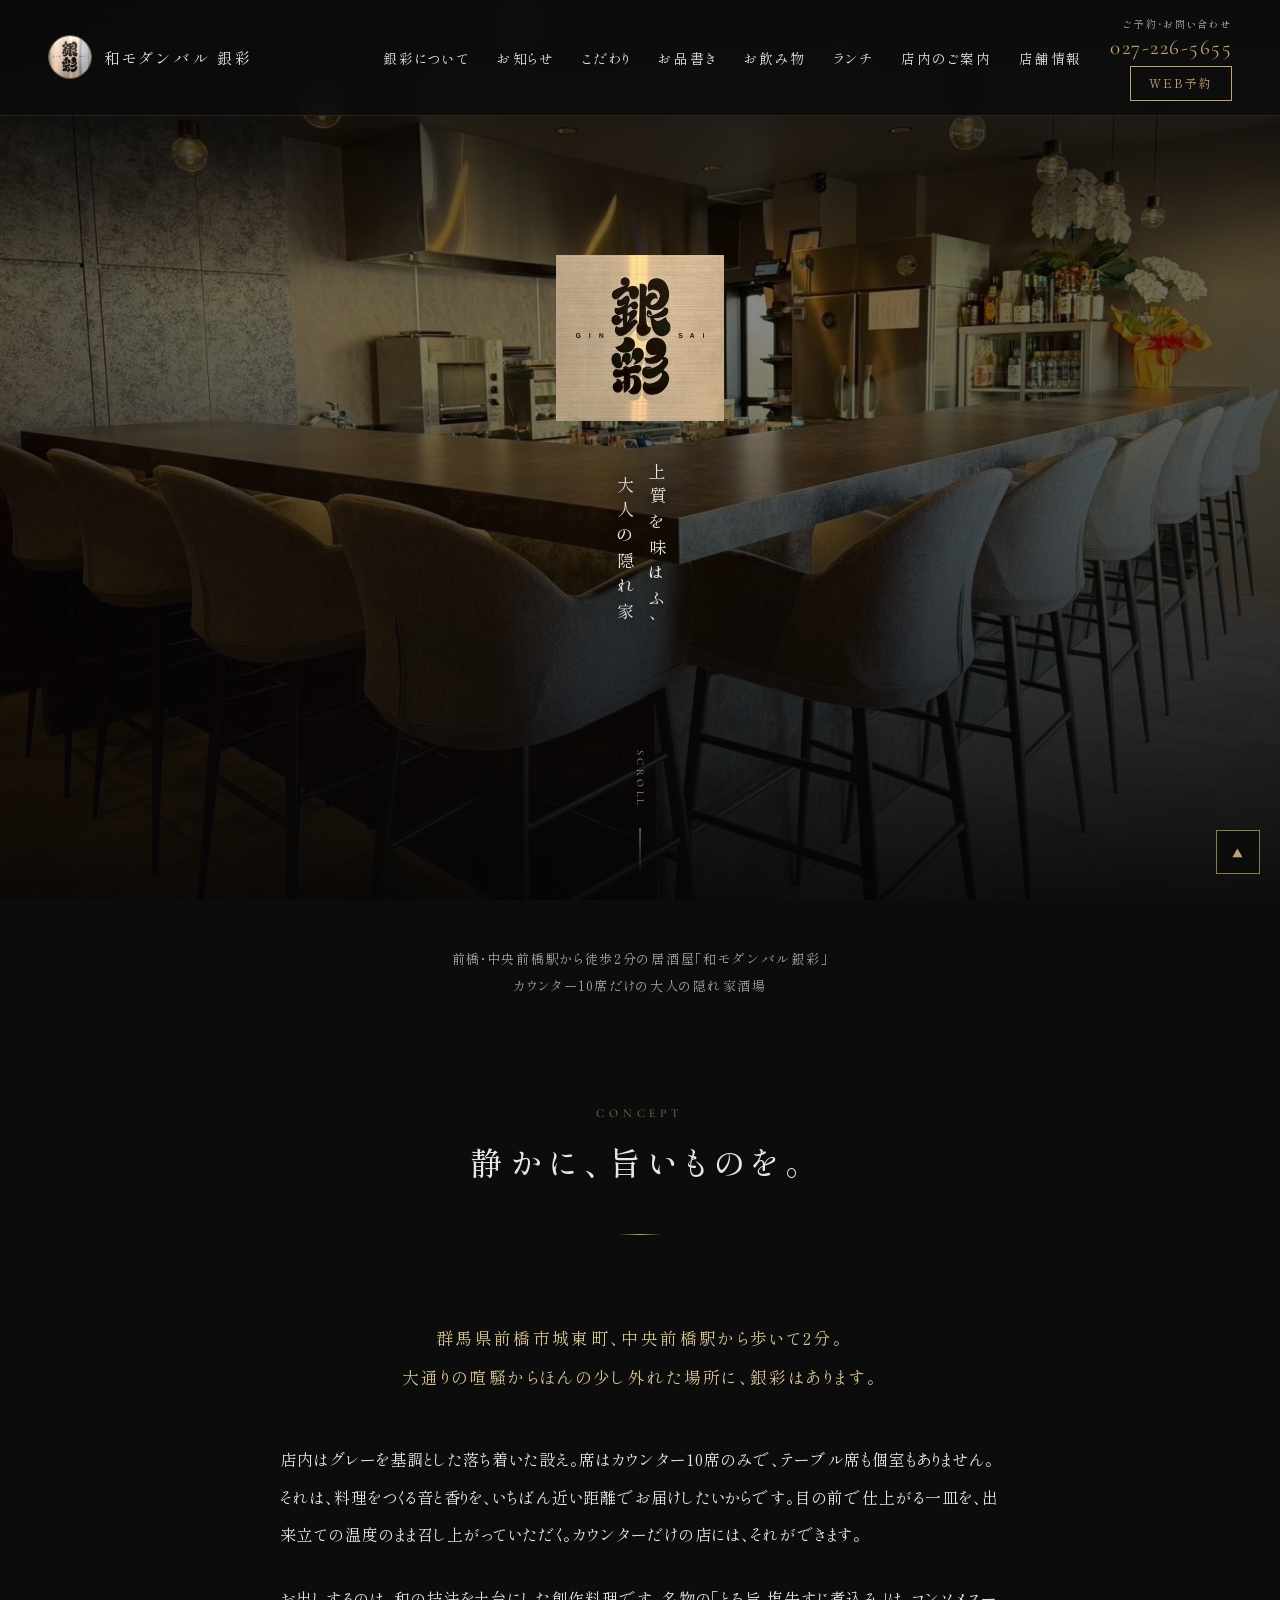
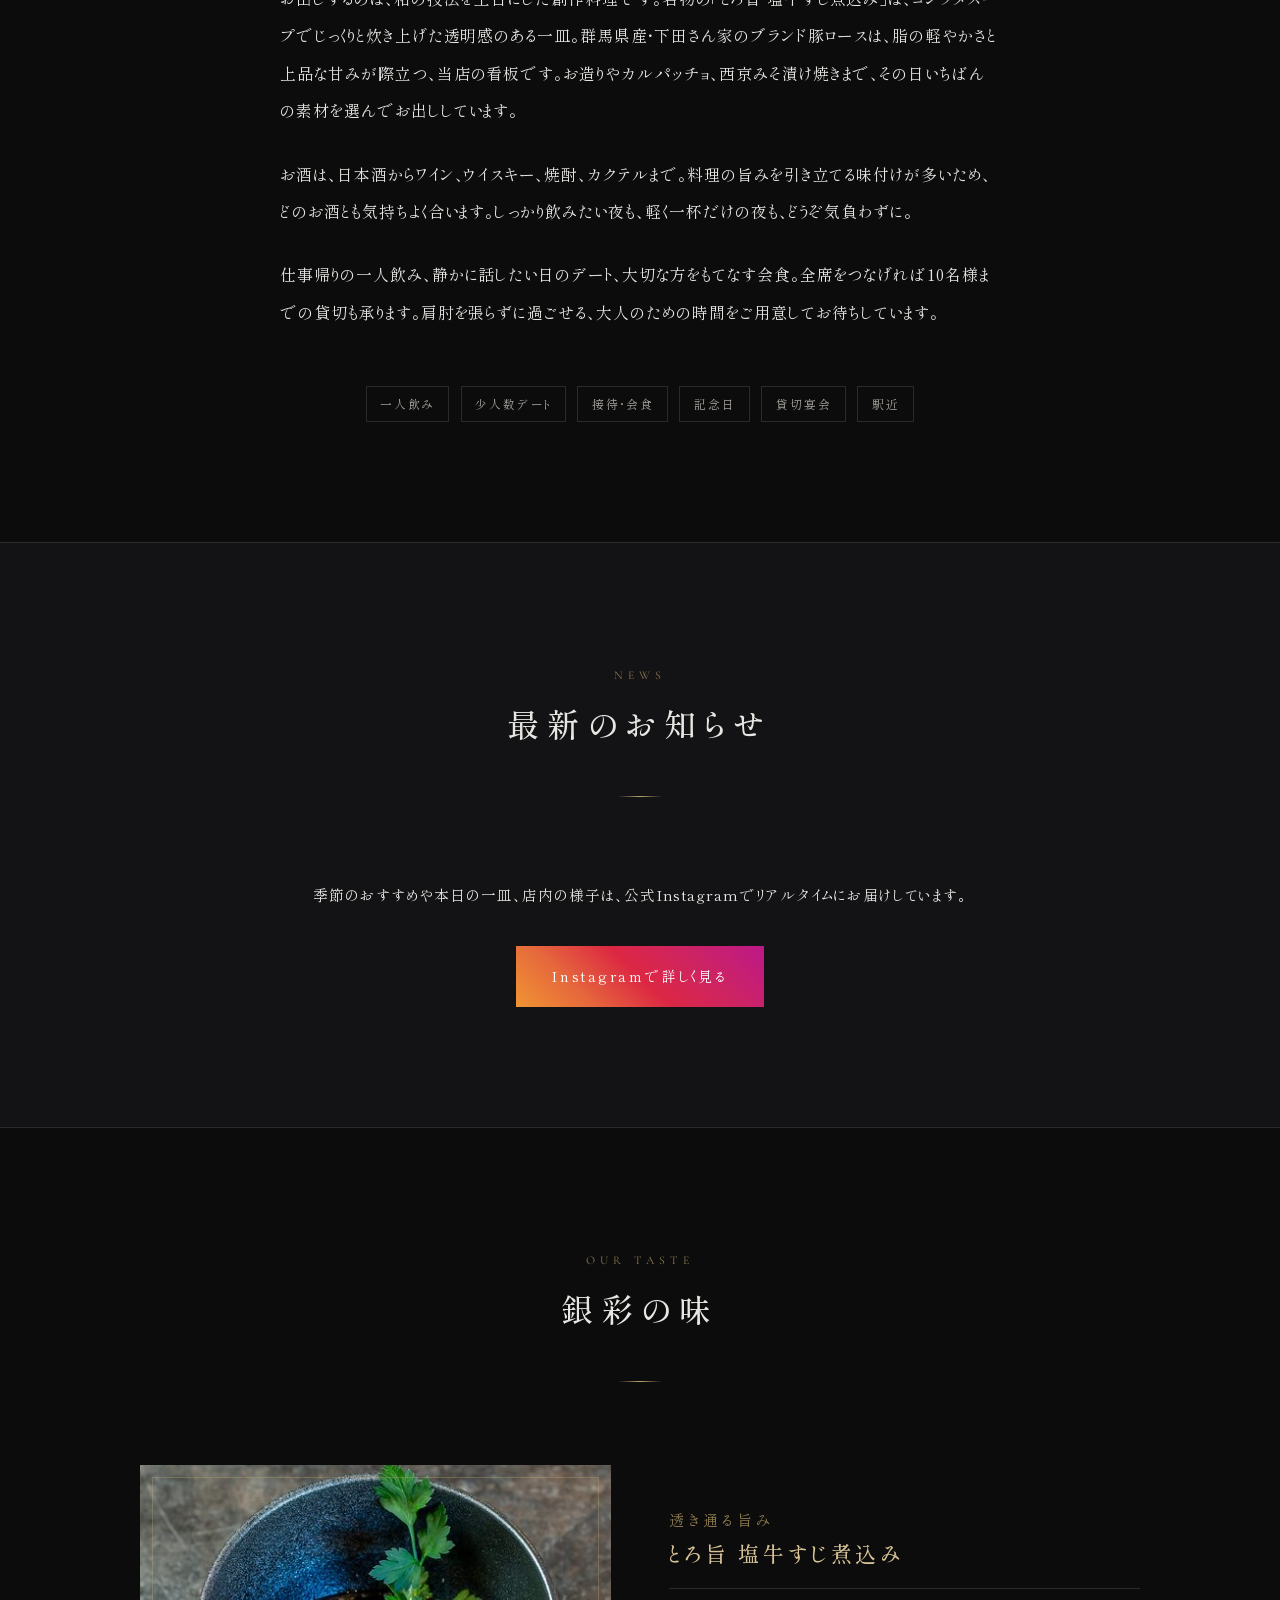
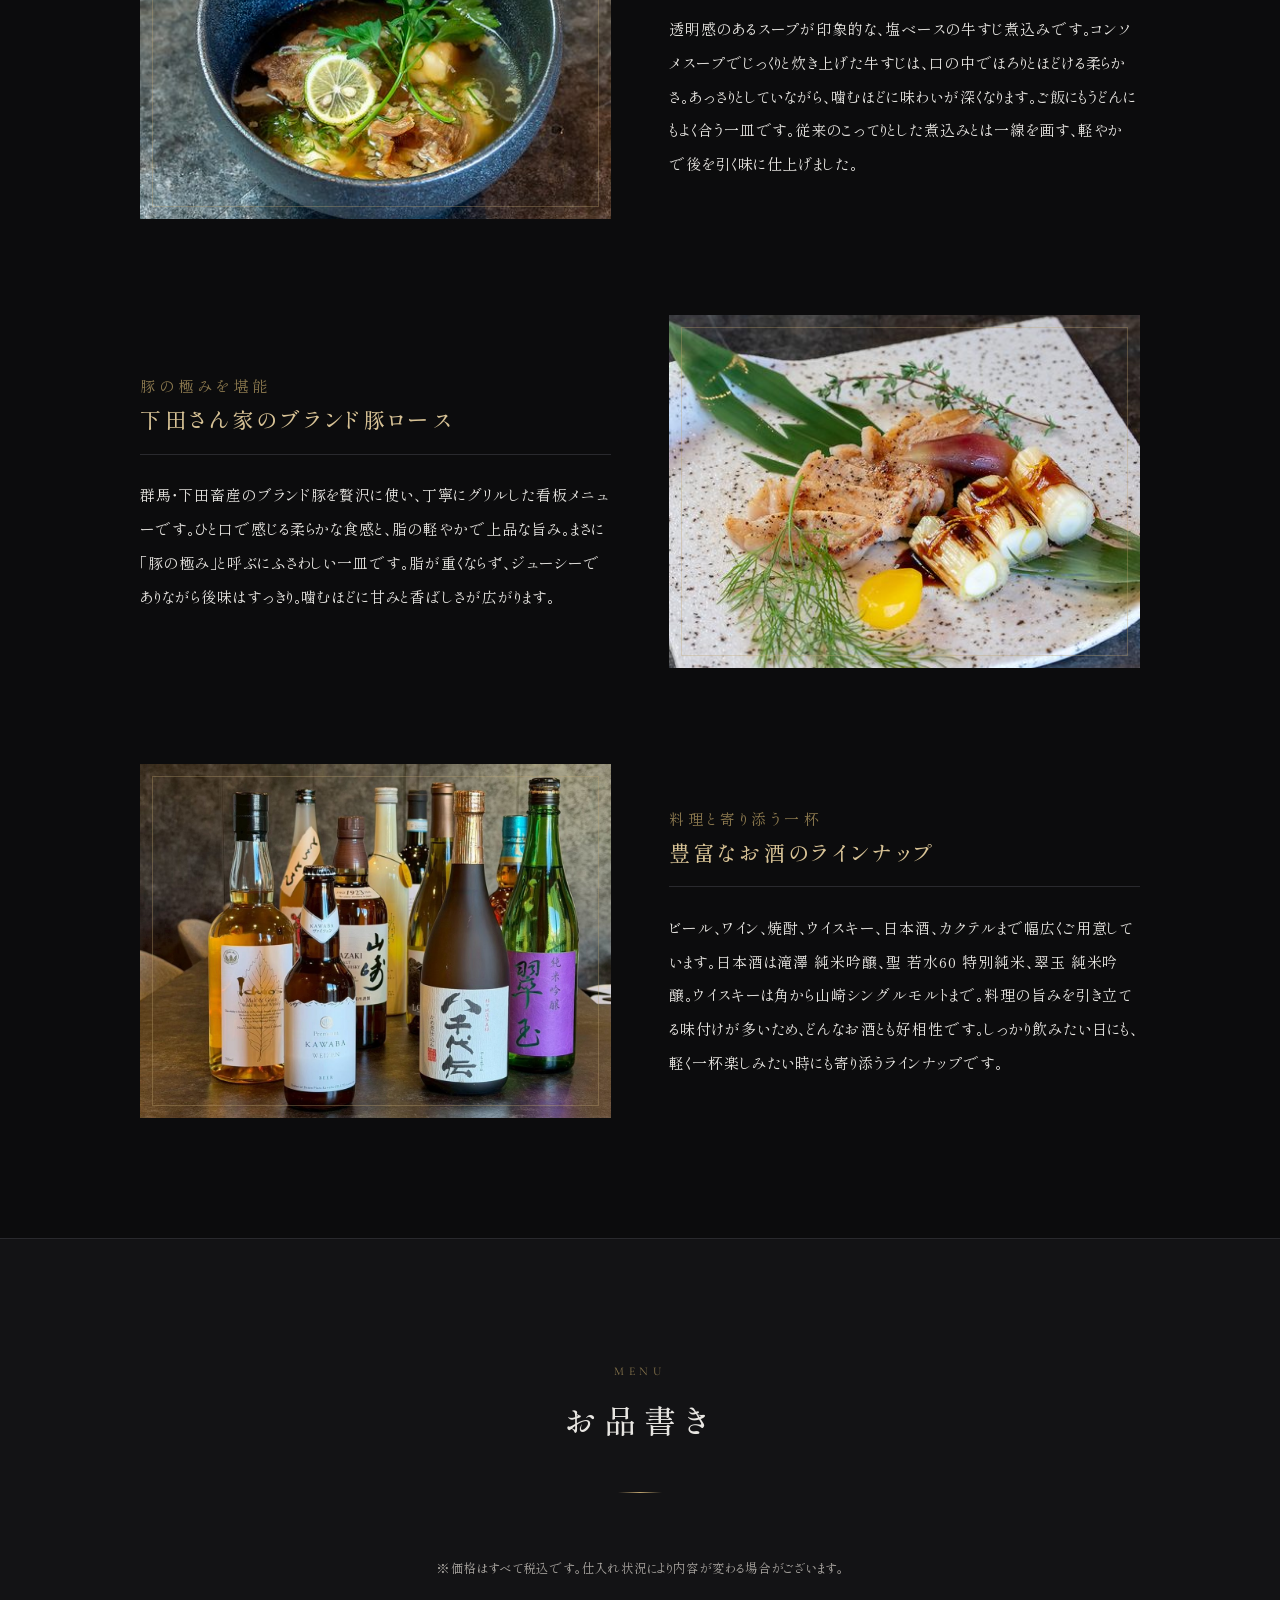
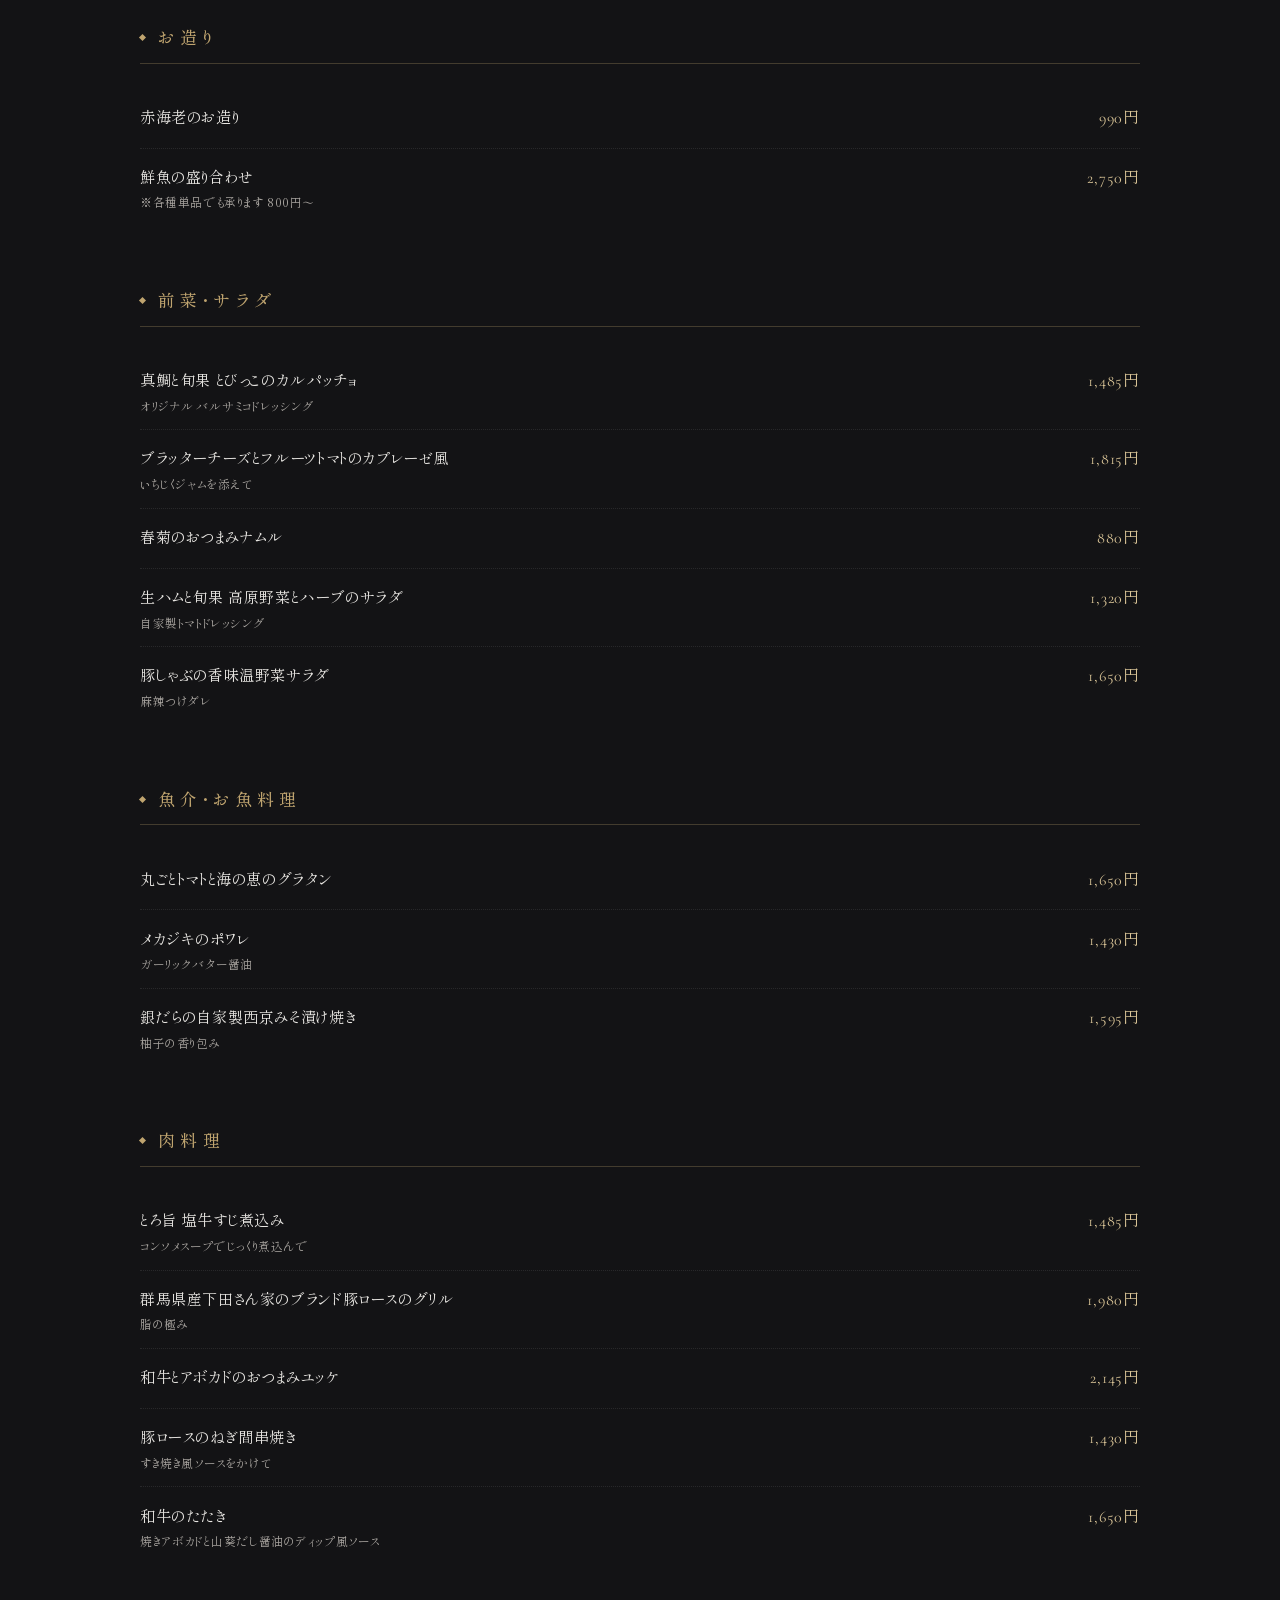
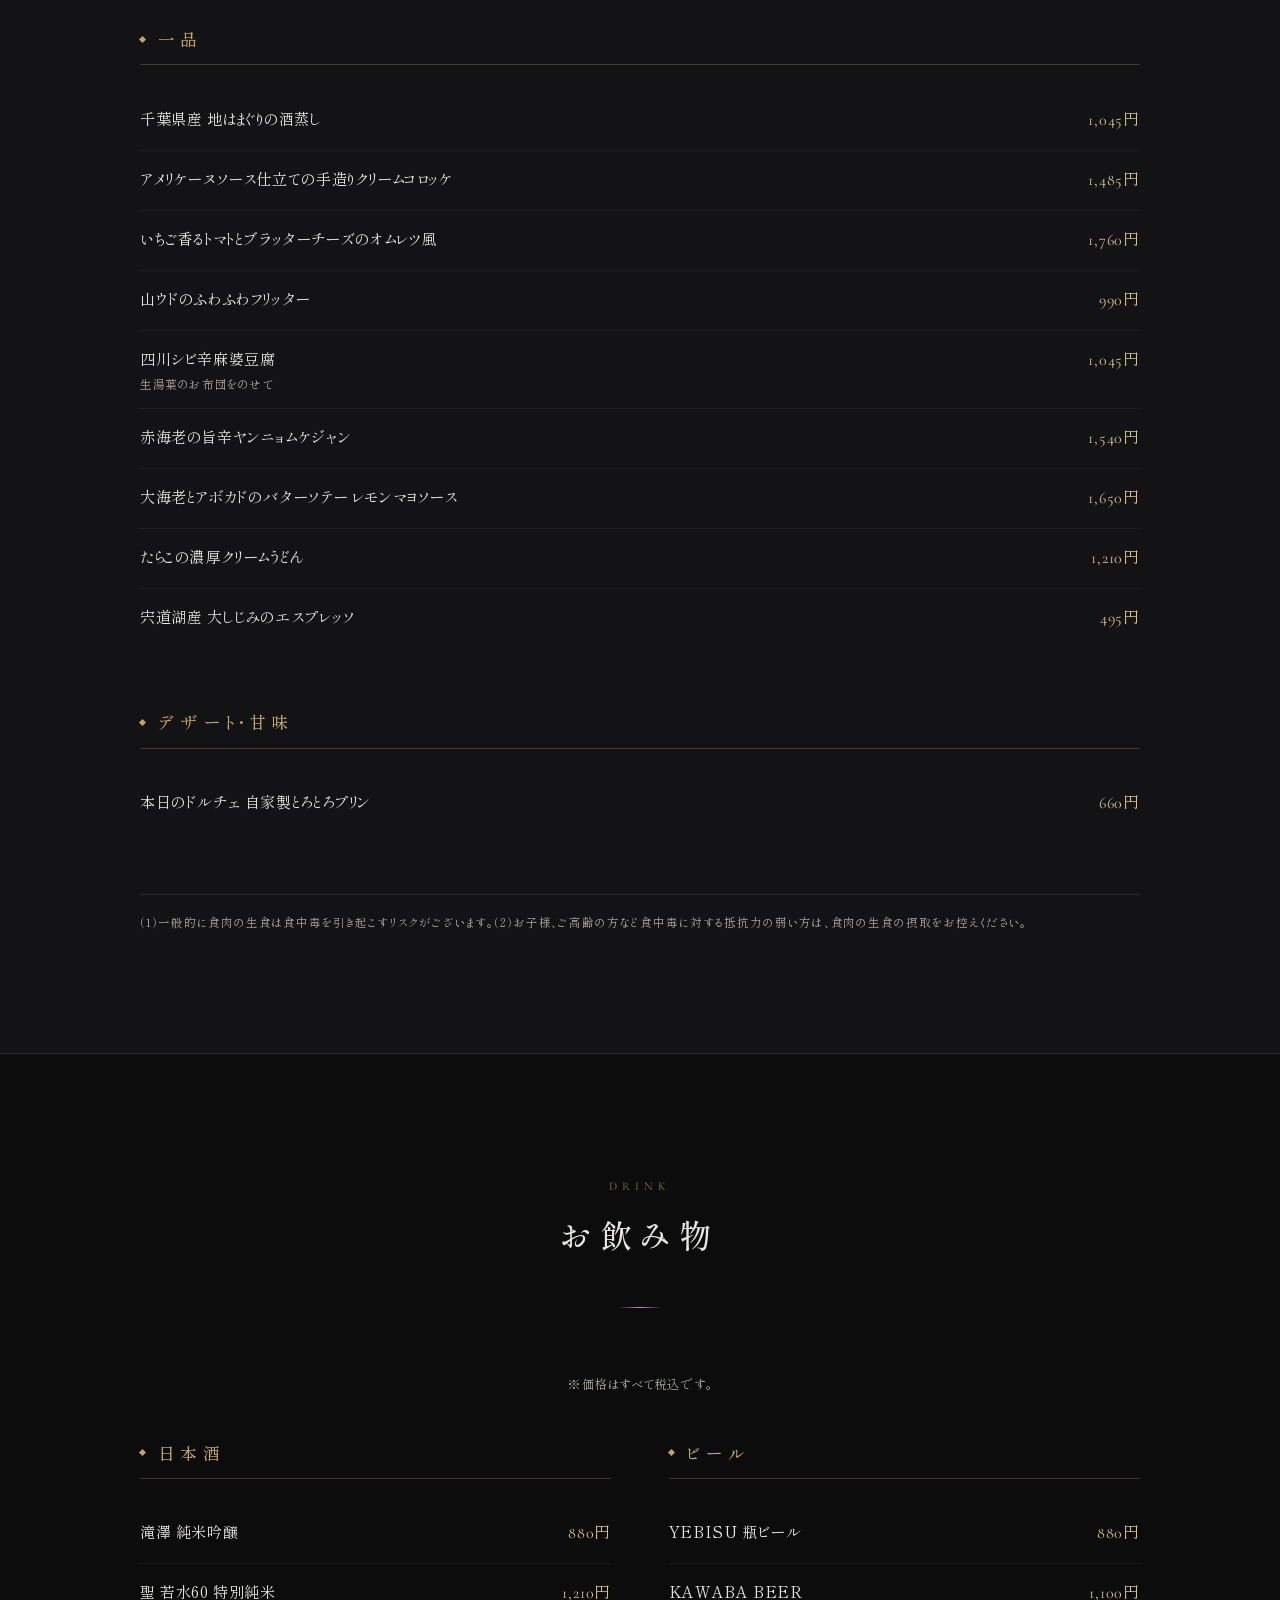
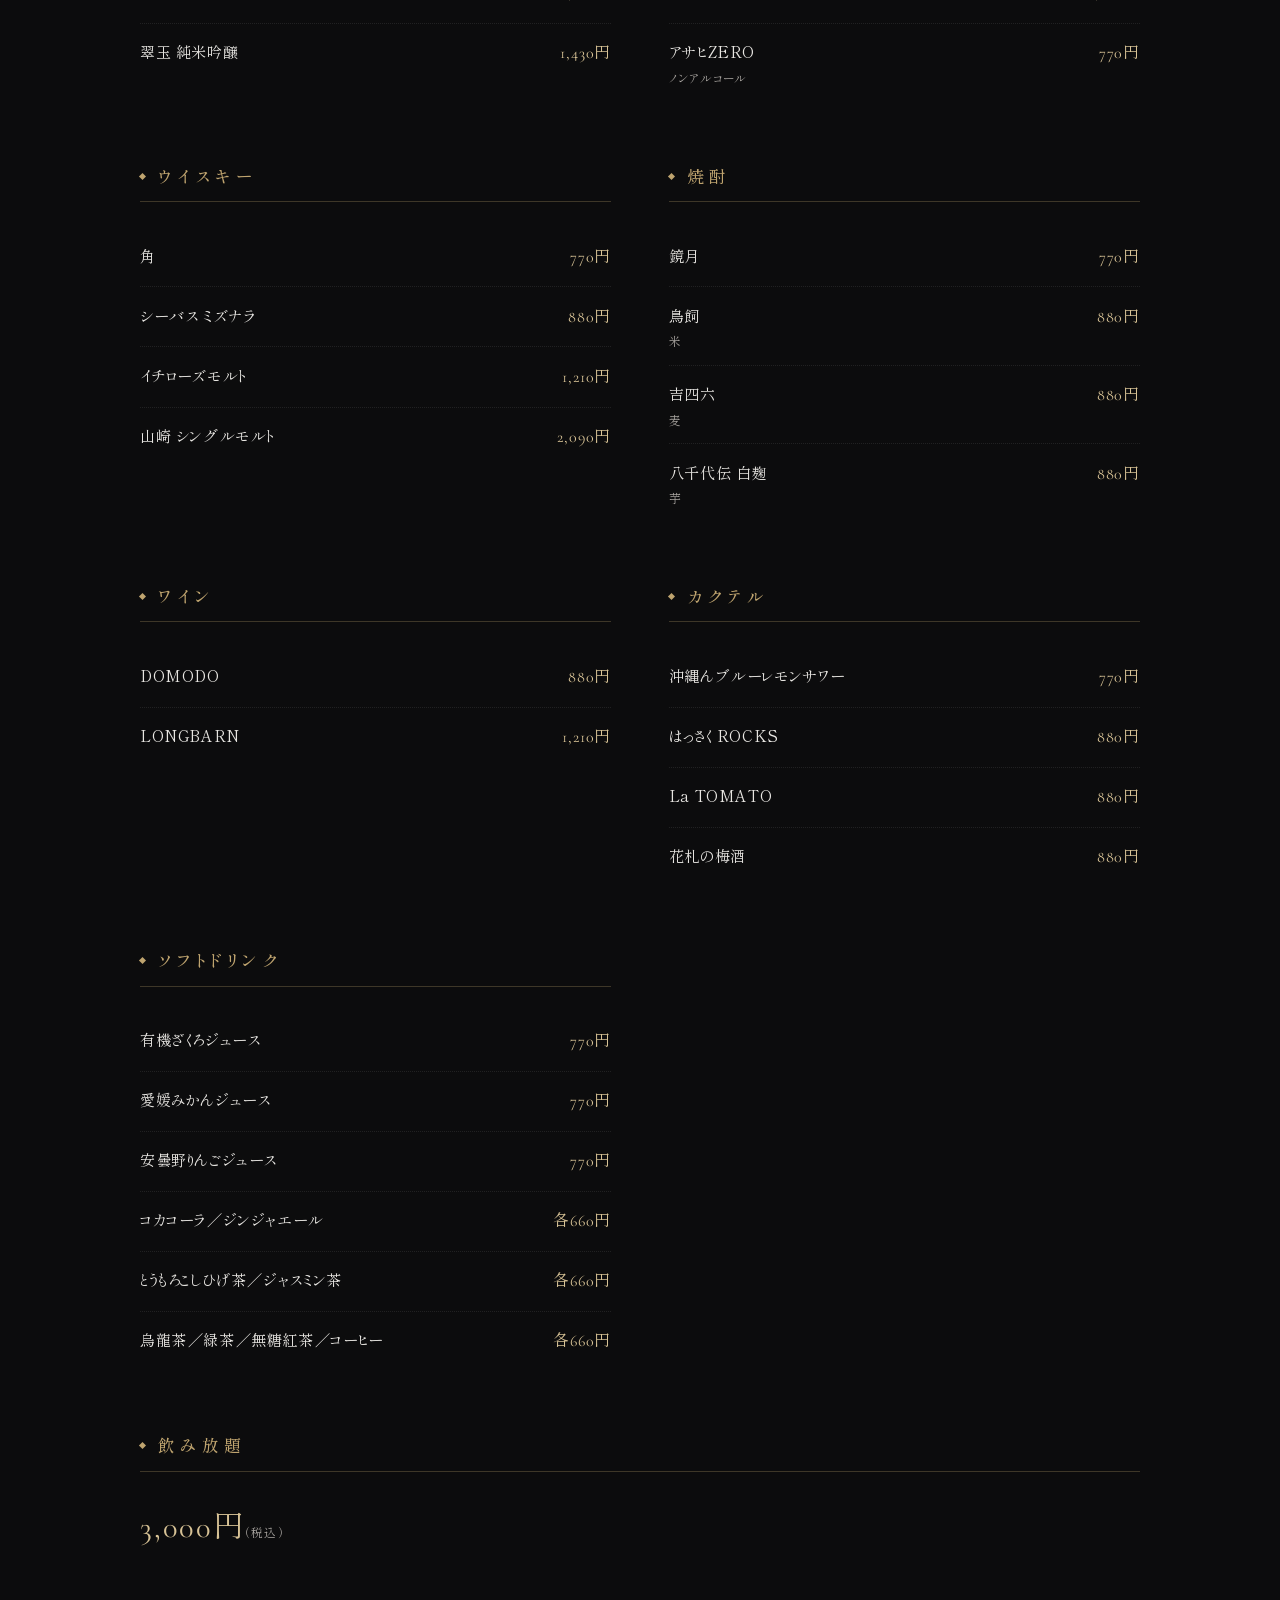
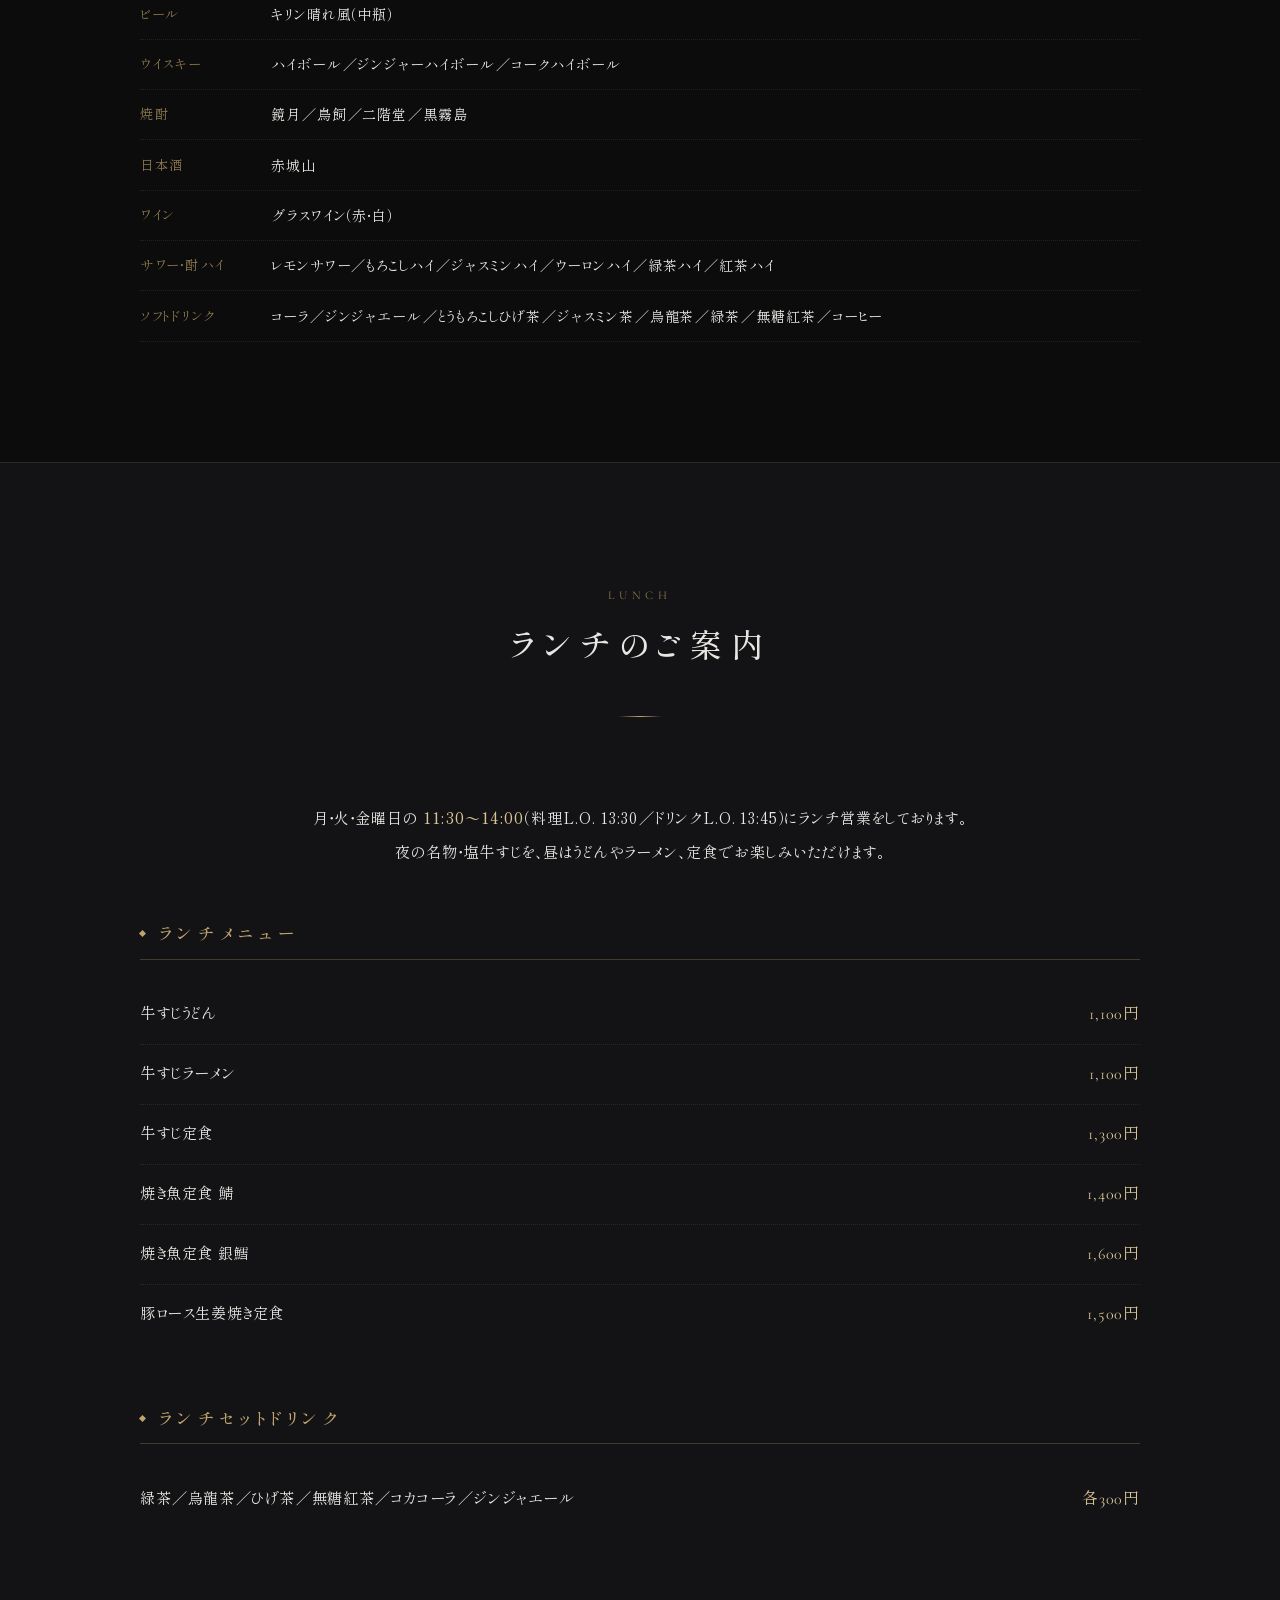
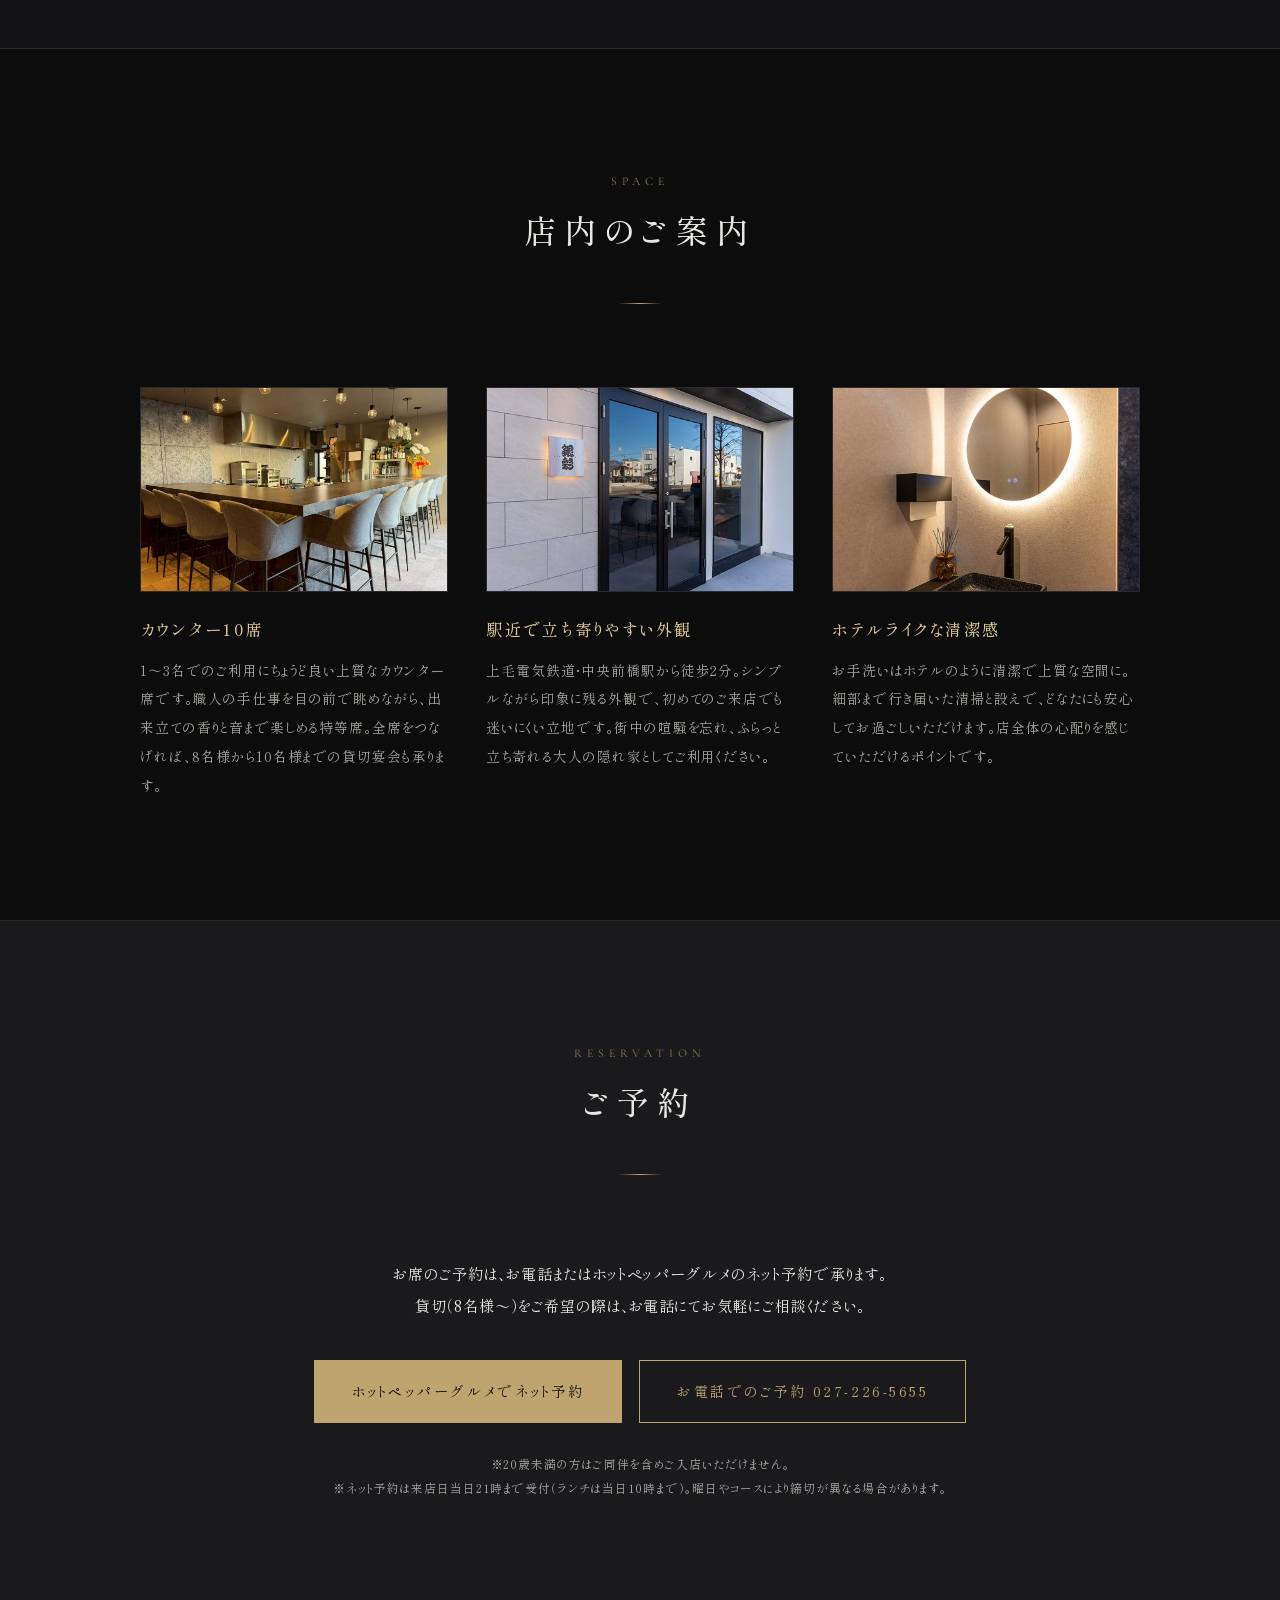
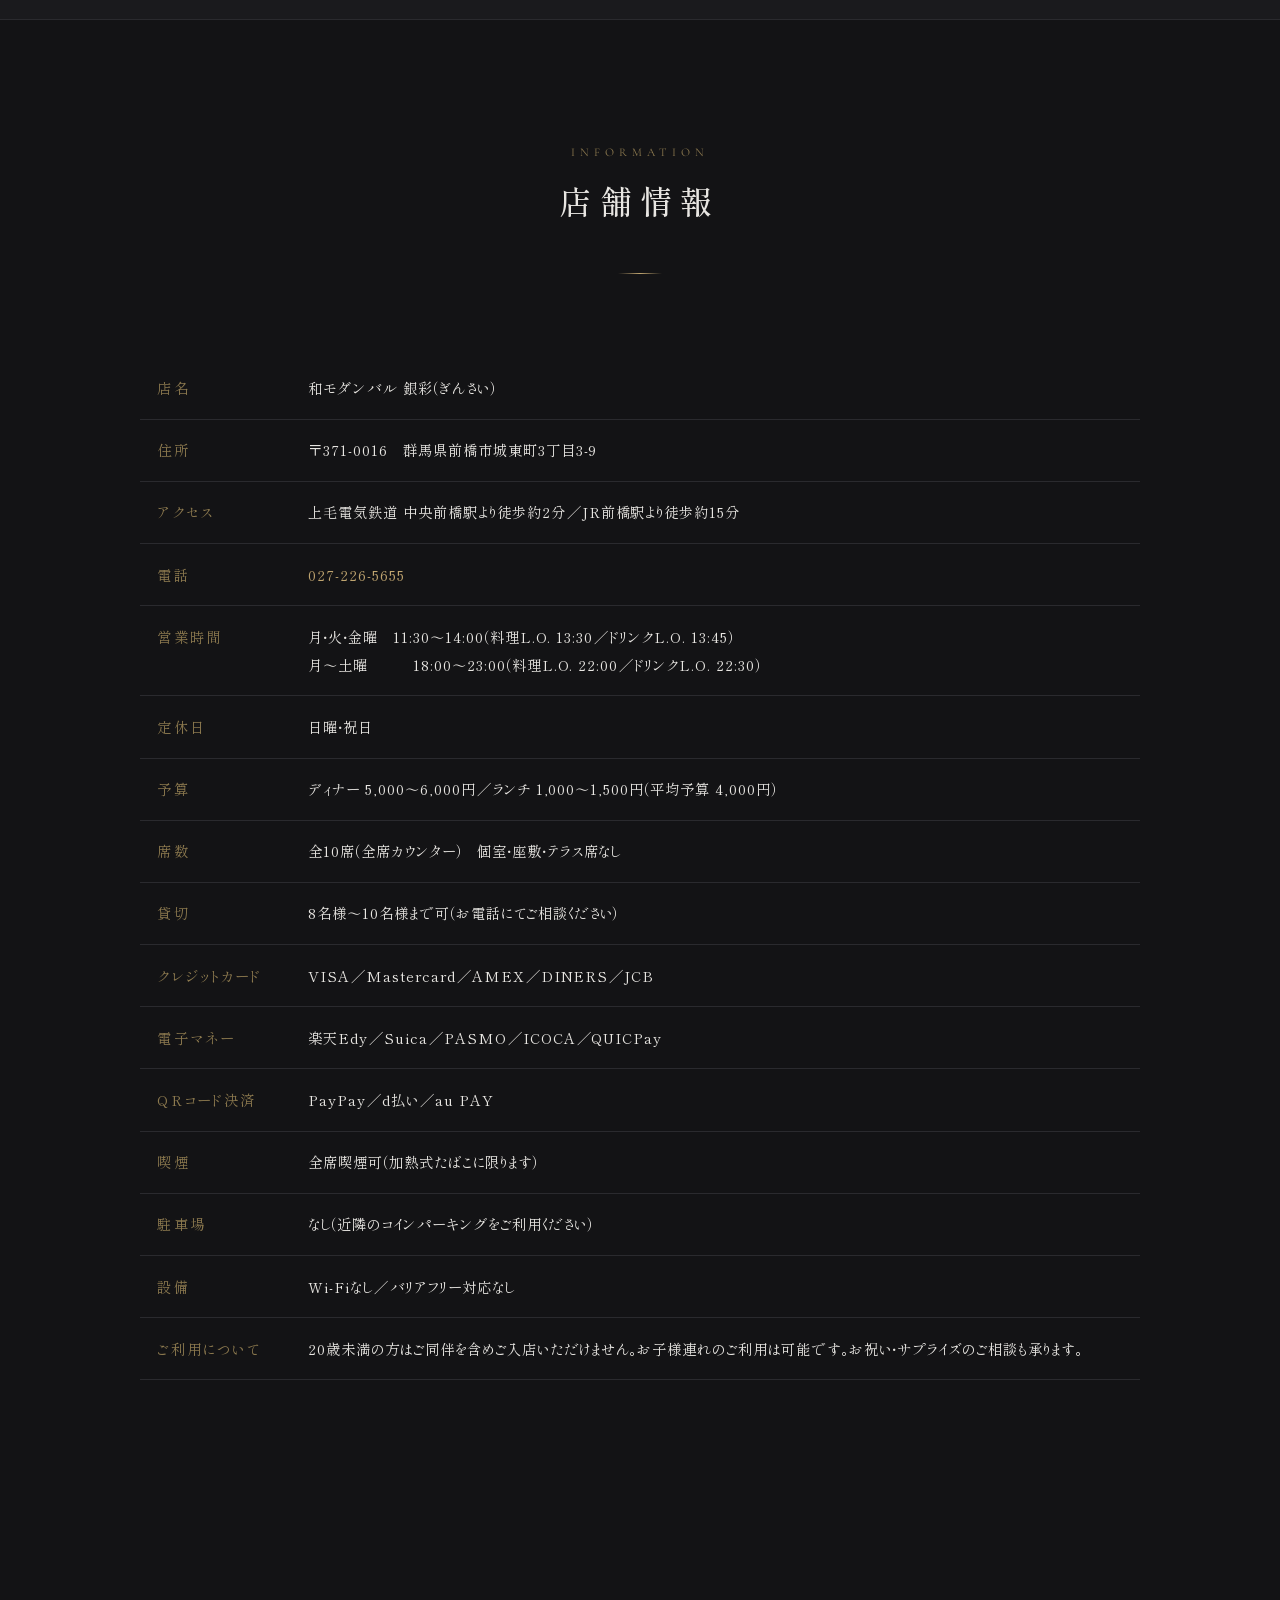
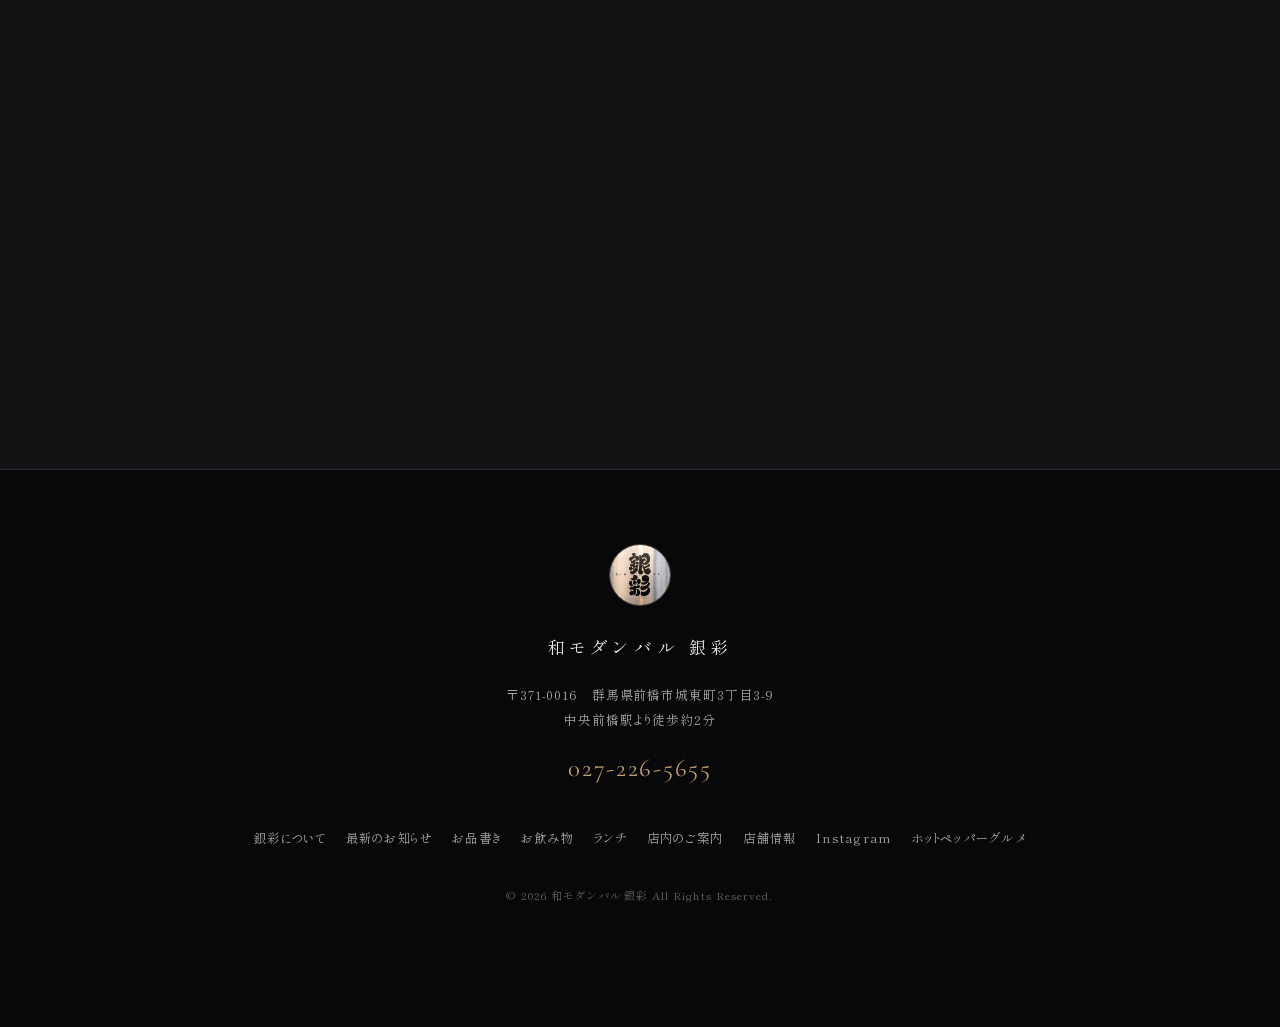
==== commit 2bd40038: "写真差し替え：店内・お酒を高解像度化" ====
--- a/index.html
+++ b/index.html
@@ -222,7 +222,7 @@
 
     <div class="taste-item">
       <div class="taste-item__img">
-        <img src="images/sake.jpg" alt="日本酒・ワイン・ウイスキーなど豊富なお酒のラインナップ" width="198" height="198" loading="lazy" decoding="async">
+        <img src="images/sake.jpg" alt="翠玉 純米吟醸、八千代伝、山崎、イチローズモルト、KAWABA BEERなど豊富なお酒のラインナップ" width="1200" height="900" loading="lazy" decoding="async">
       </div>
       <div class="taste-item__text">
         <p class="taste-item__sub">料理と寄り添う一杯</p>
@@ -434,7 +434,7 @@
 
     <div class="space-grid">
       <figure class="space-card">
-        <img src="images/tennnai.jpg" alt="銀彩のカウンター席" width="480" height="480" loading="lazy" decoding="async">
+        <img src="images/tennnai.jpg" alt="銀彩の店内 L字型のカウンター10席" width="1200" height="900" loading="lazy" decoding="async">
         <figcaption>
           <h3>カウンター10席</h3>
           <p>1〜3名でのご利用にちょうど良い上質なカウンター席です。職人の手仕事を目の前で眺めながら、出来立ての香りと音まで楽しめる特等席。全席をつなげれば、8名様から10名様までの貸切宴会も承ります。</p>
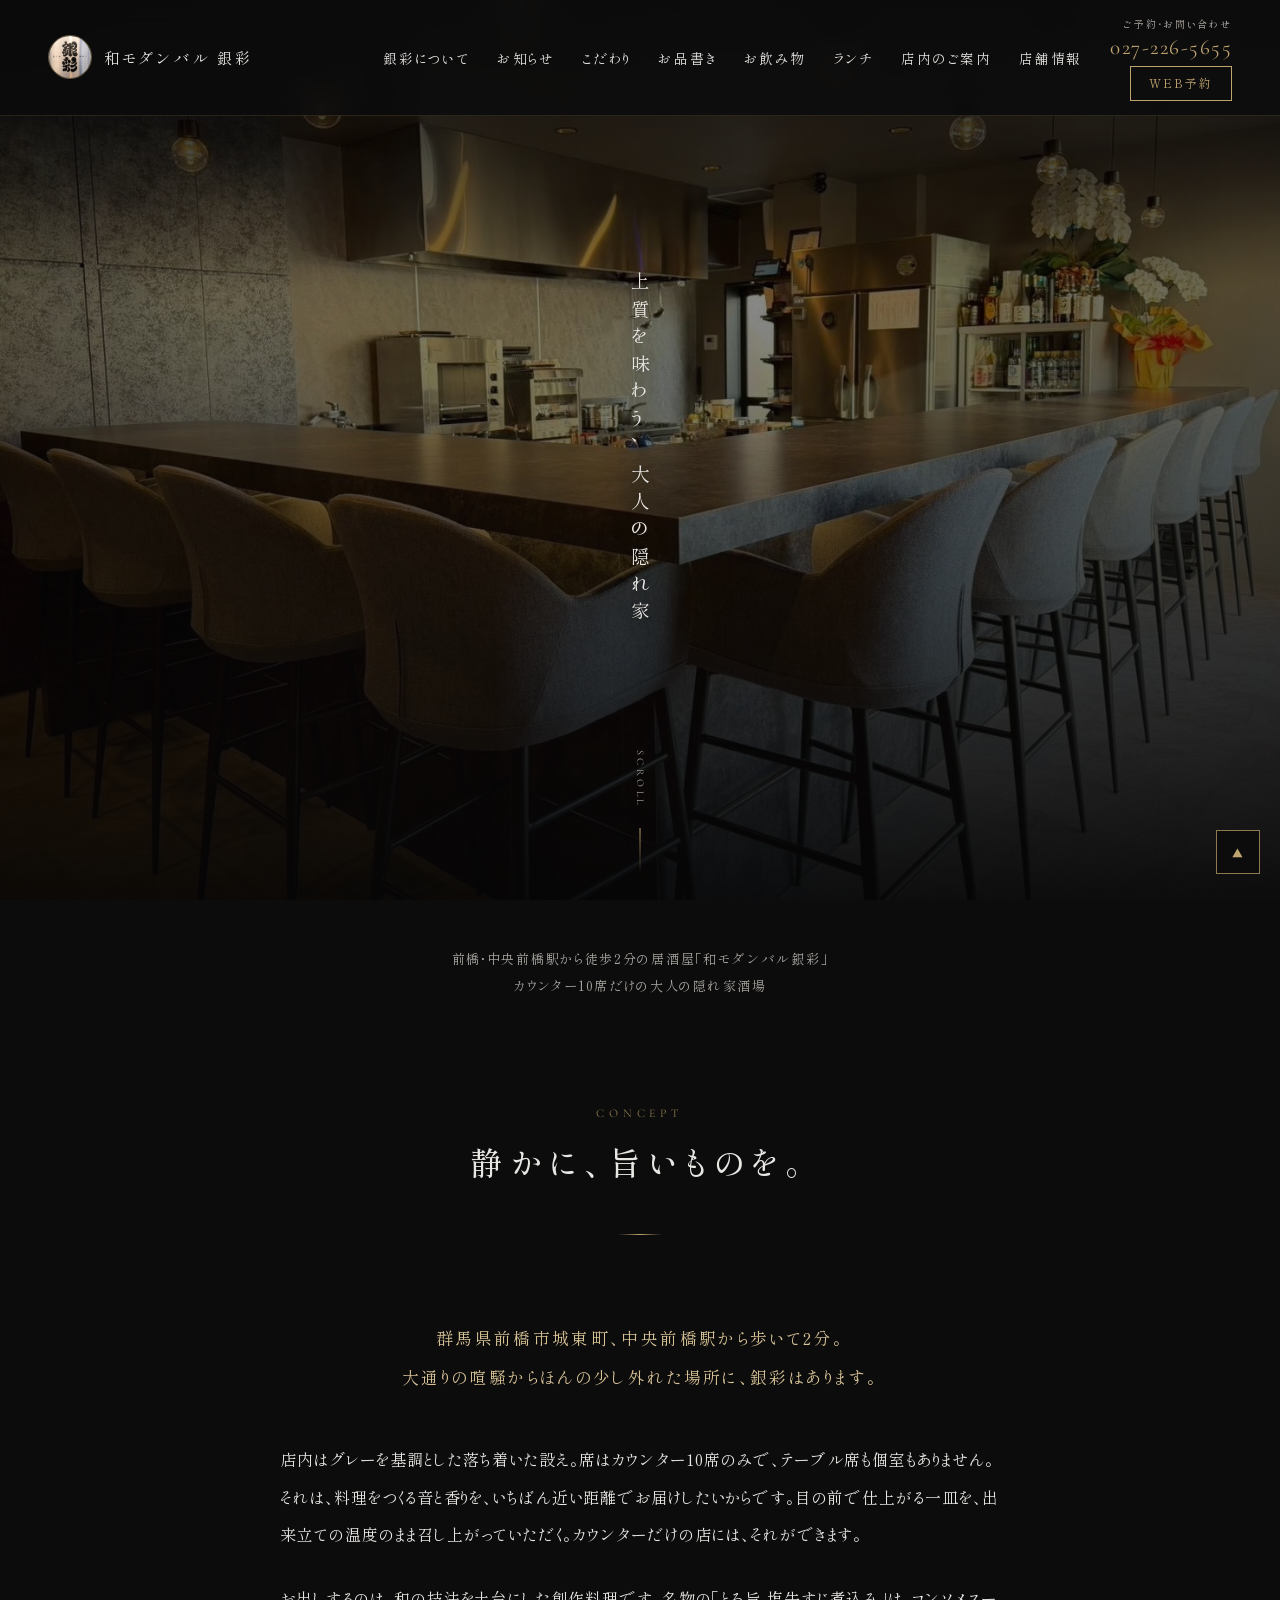
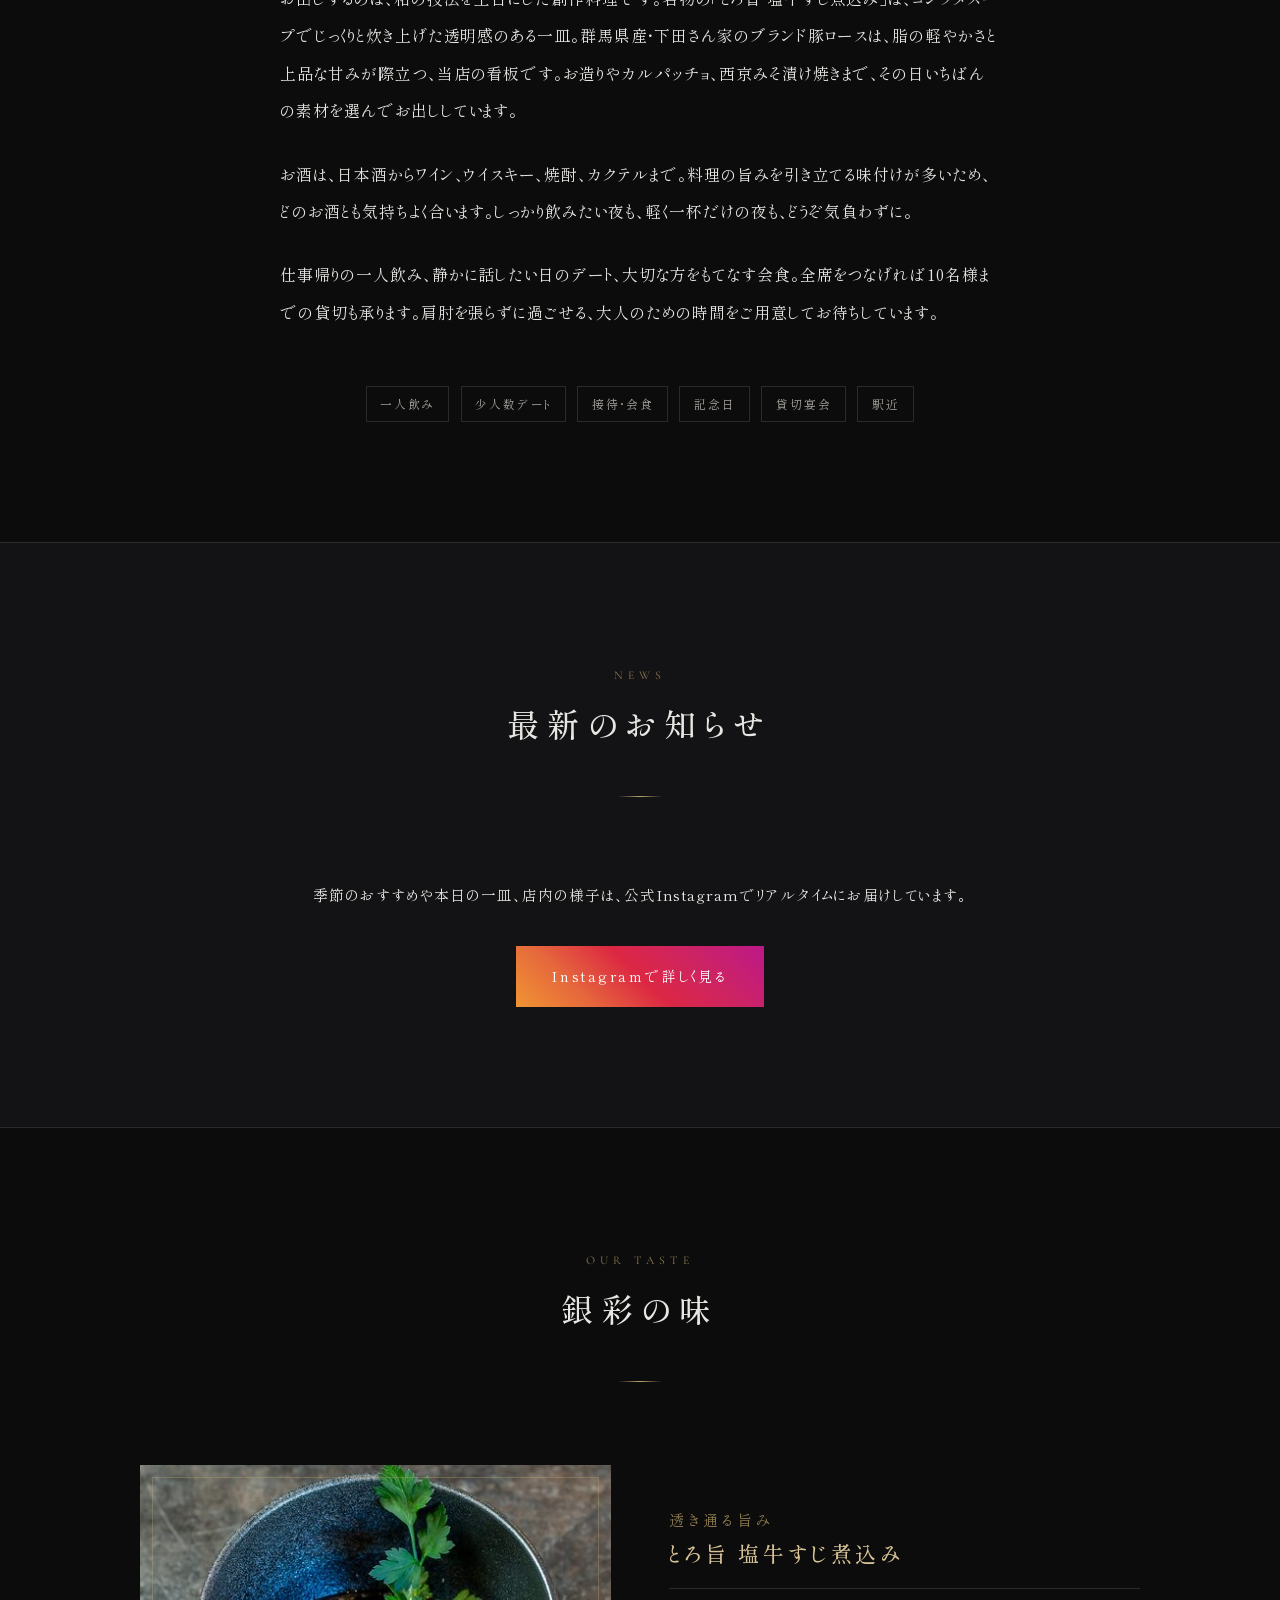
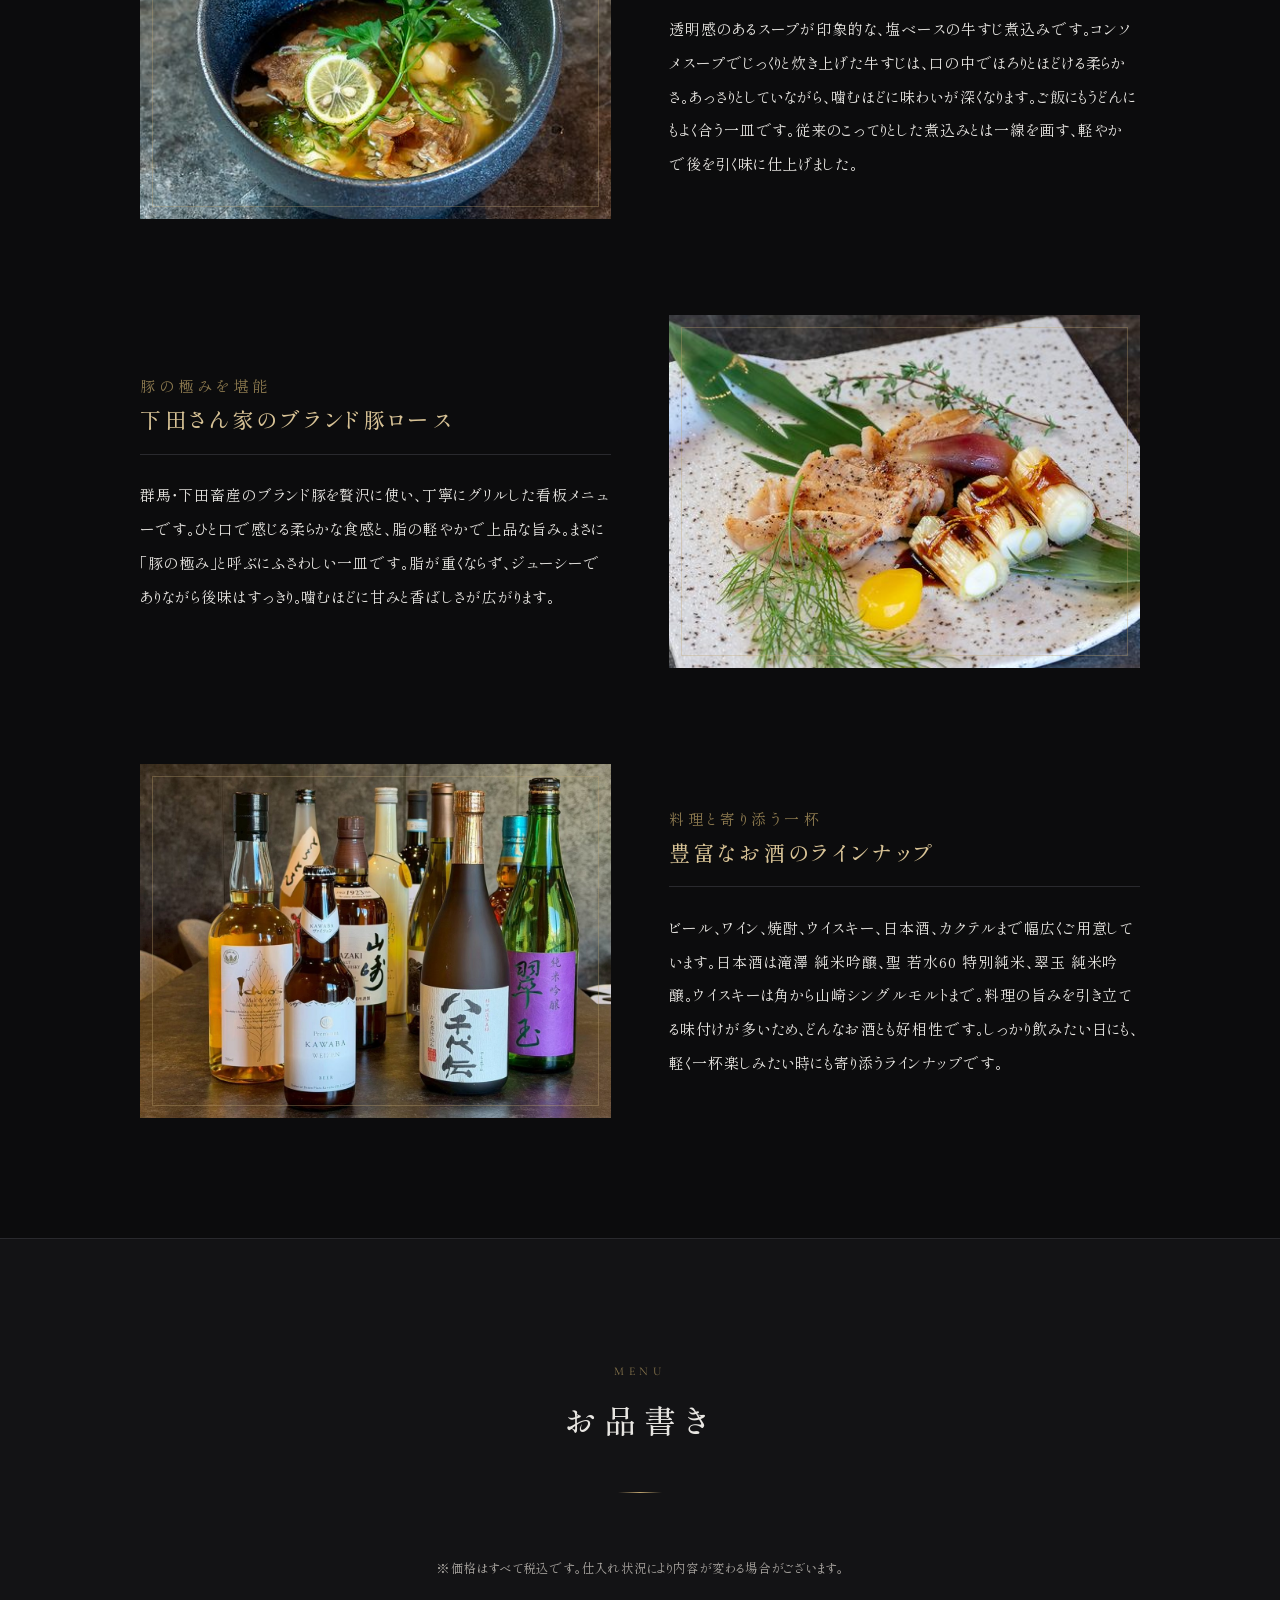
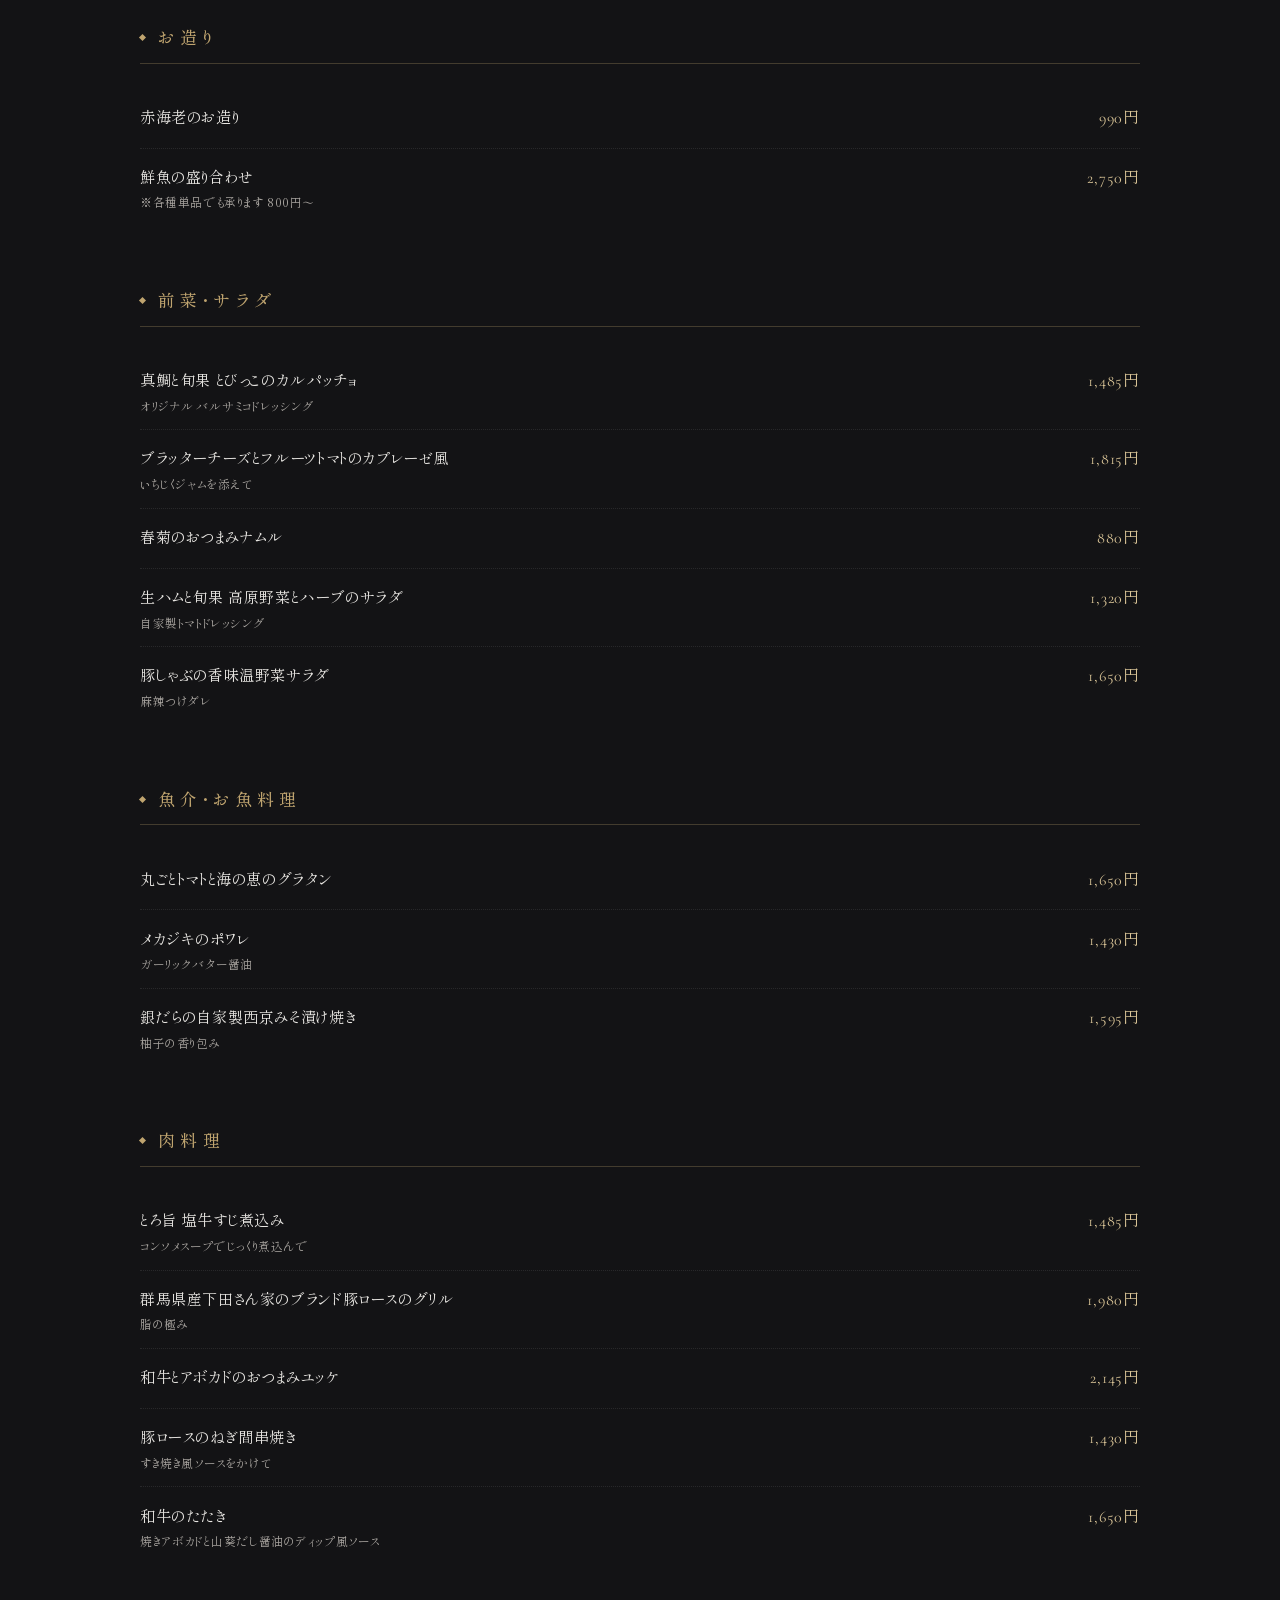
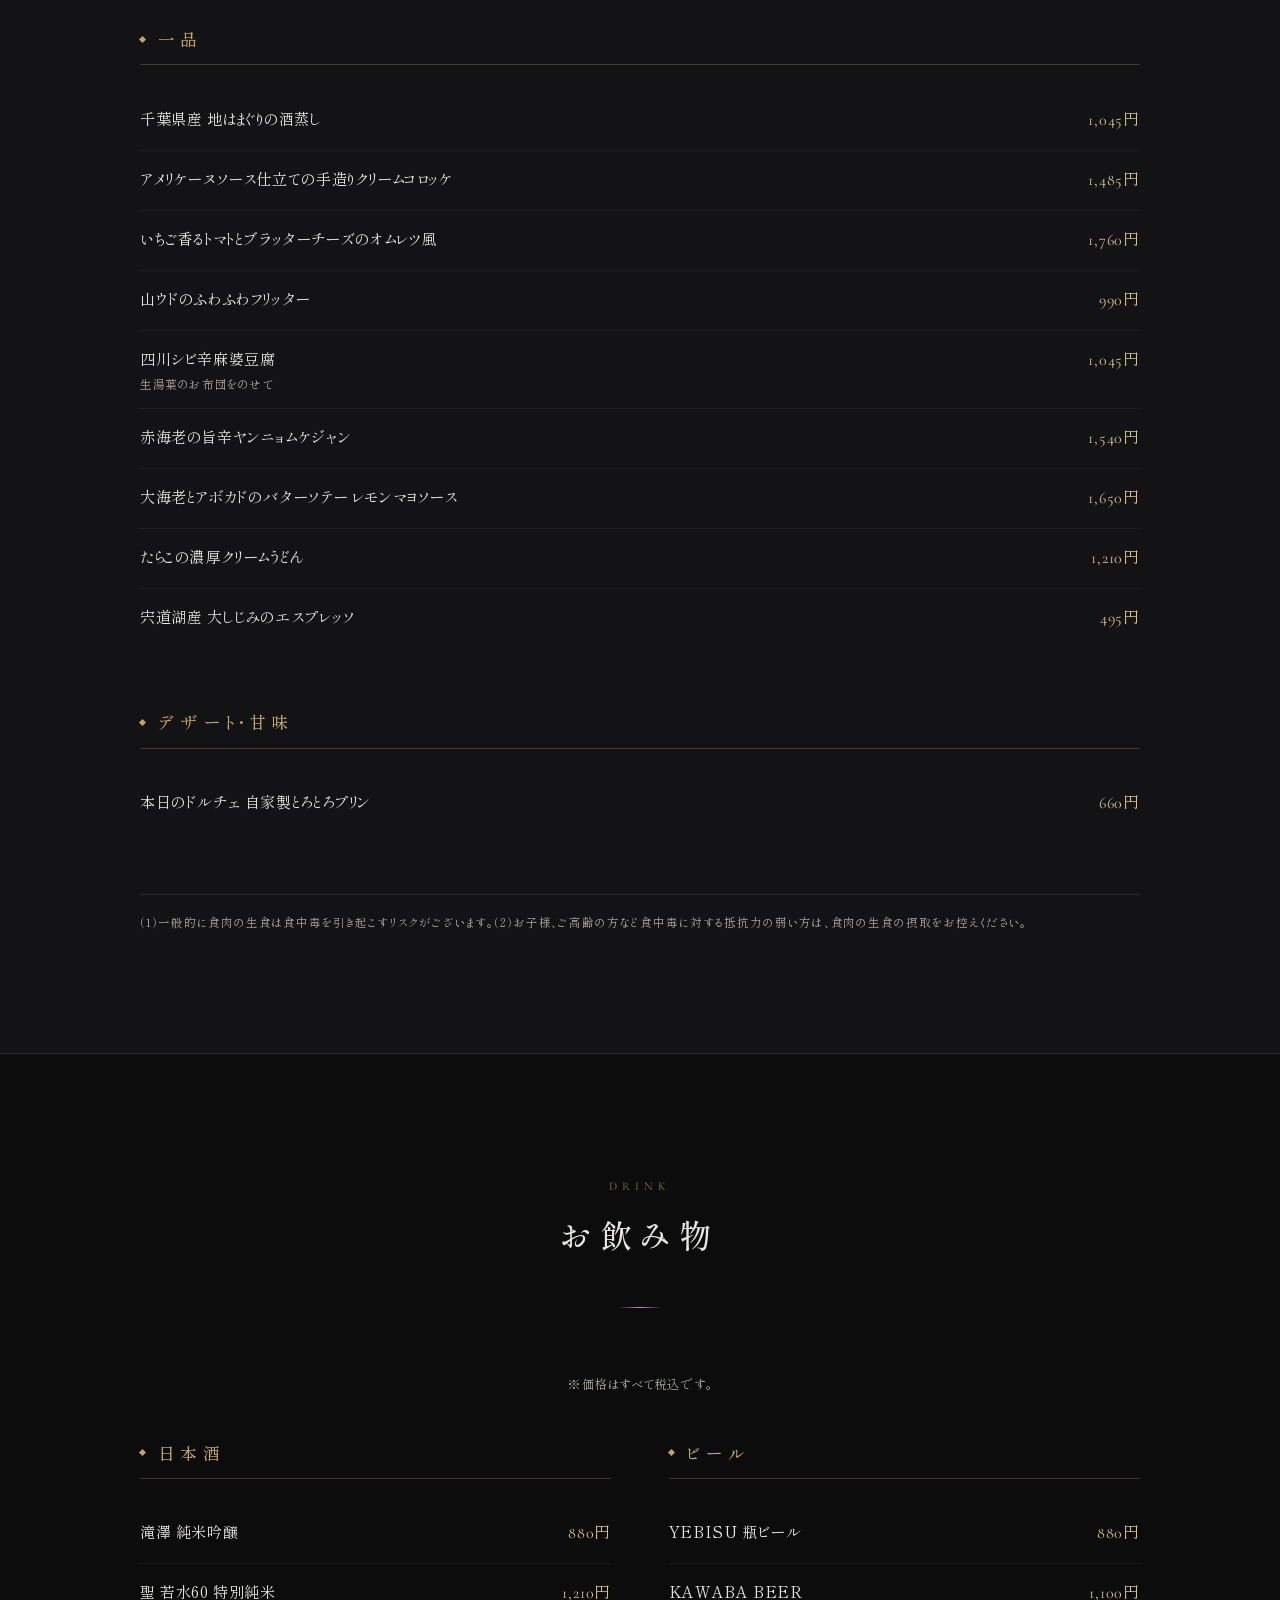
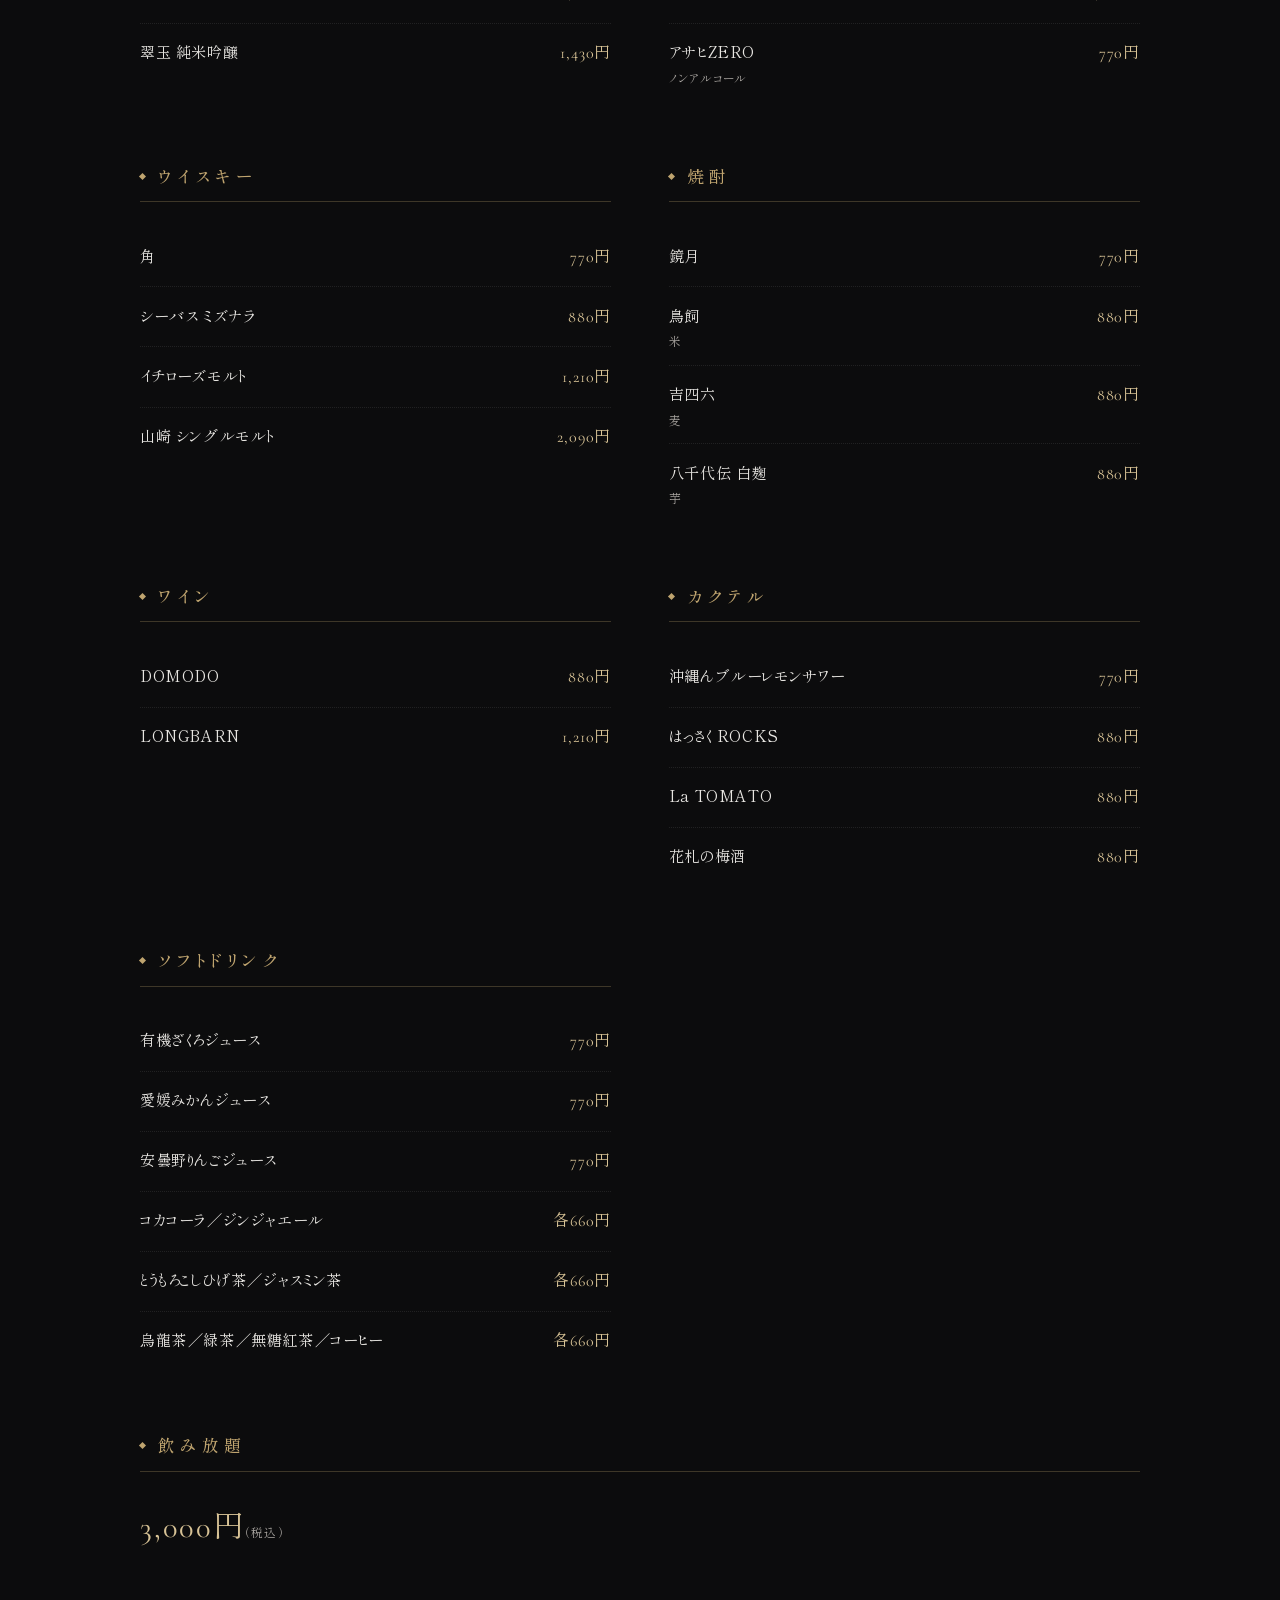
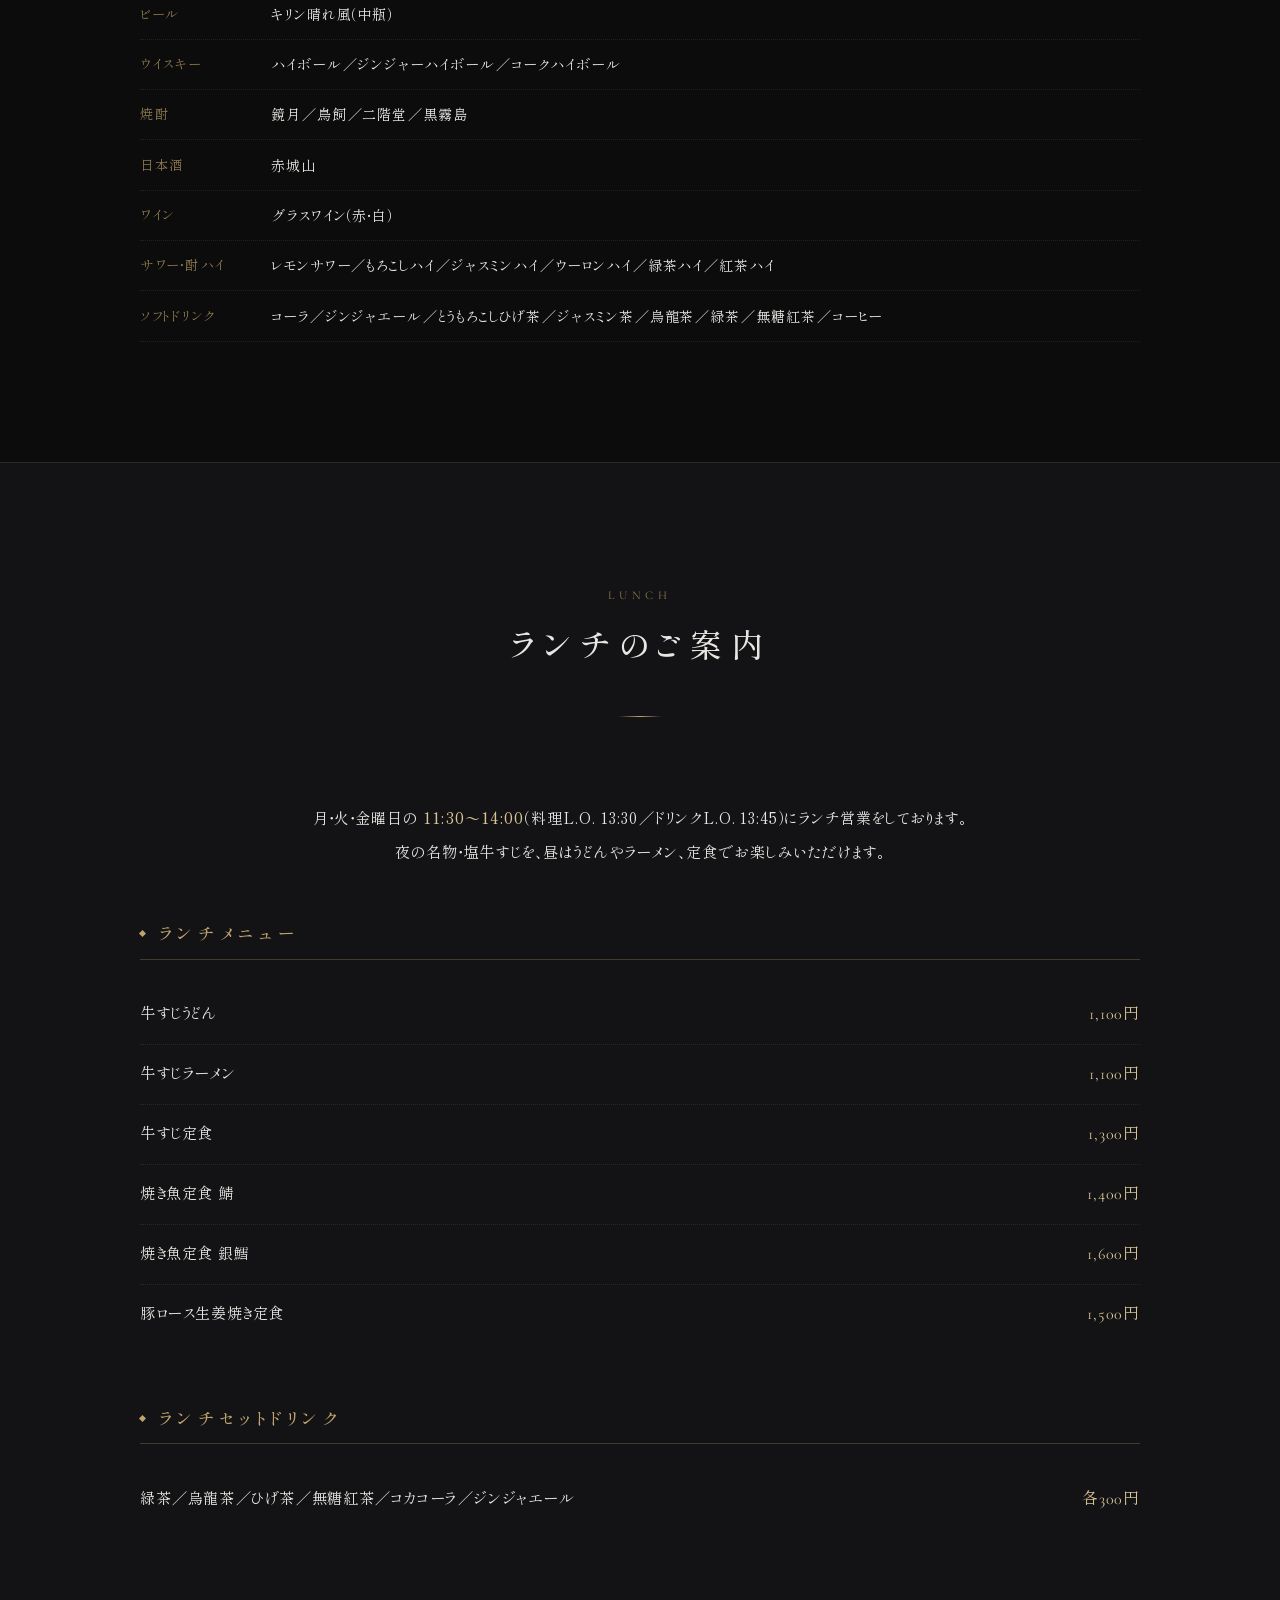
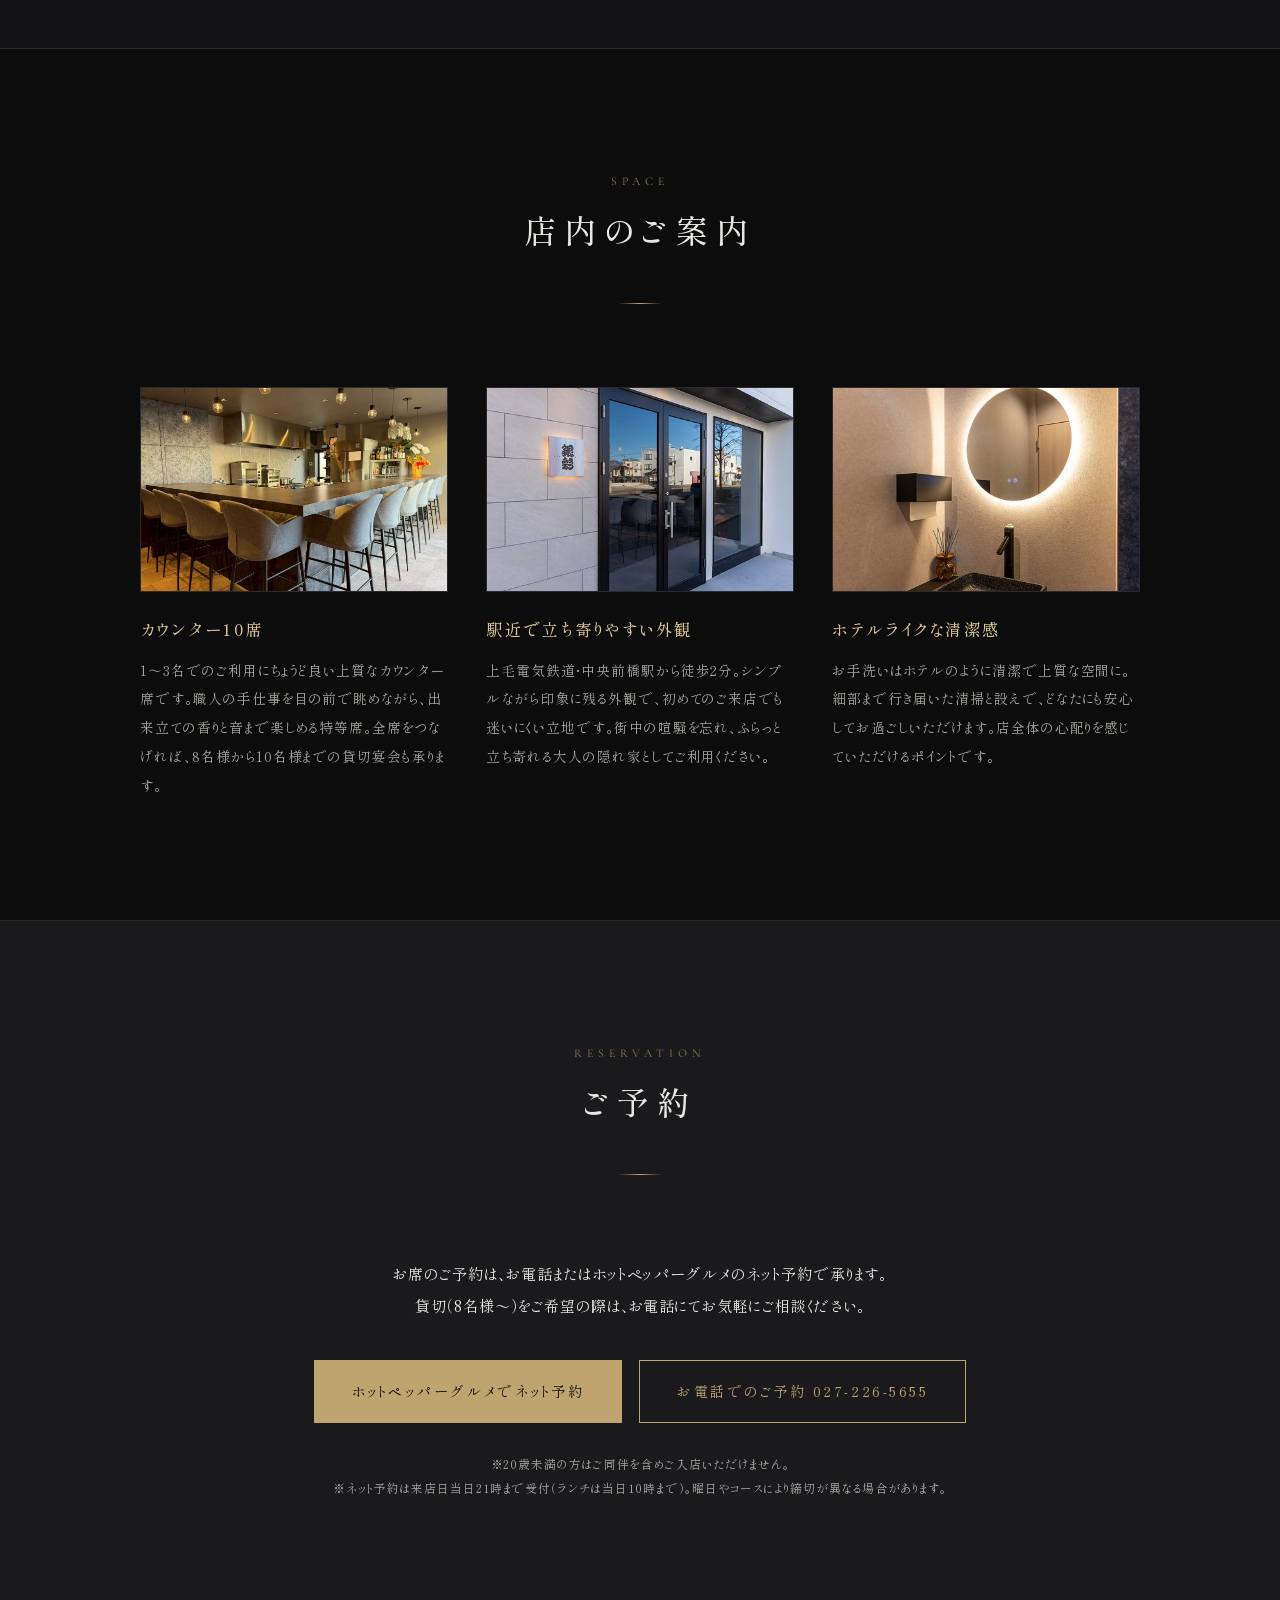
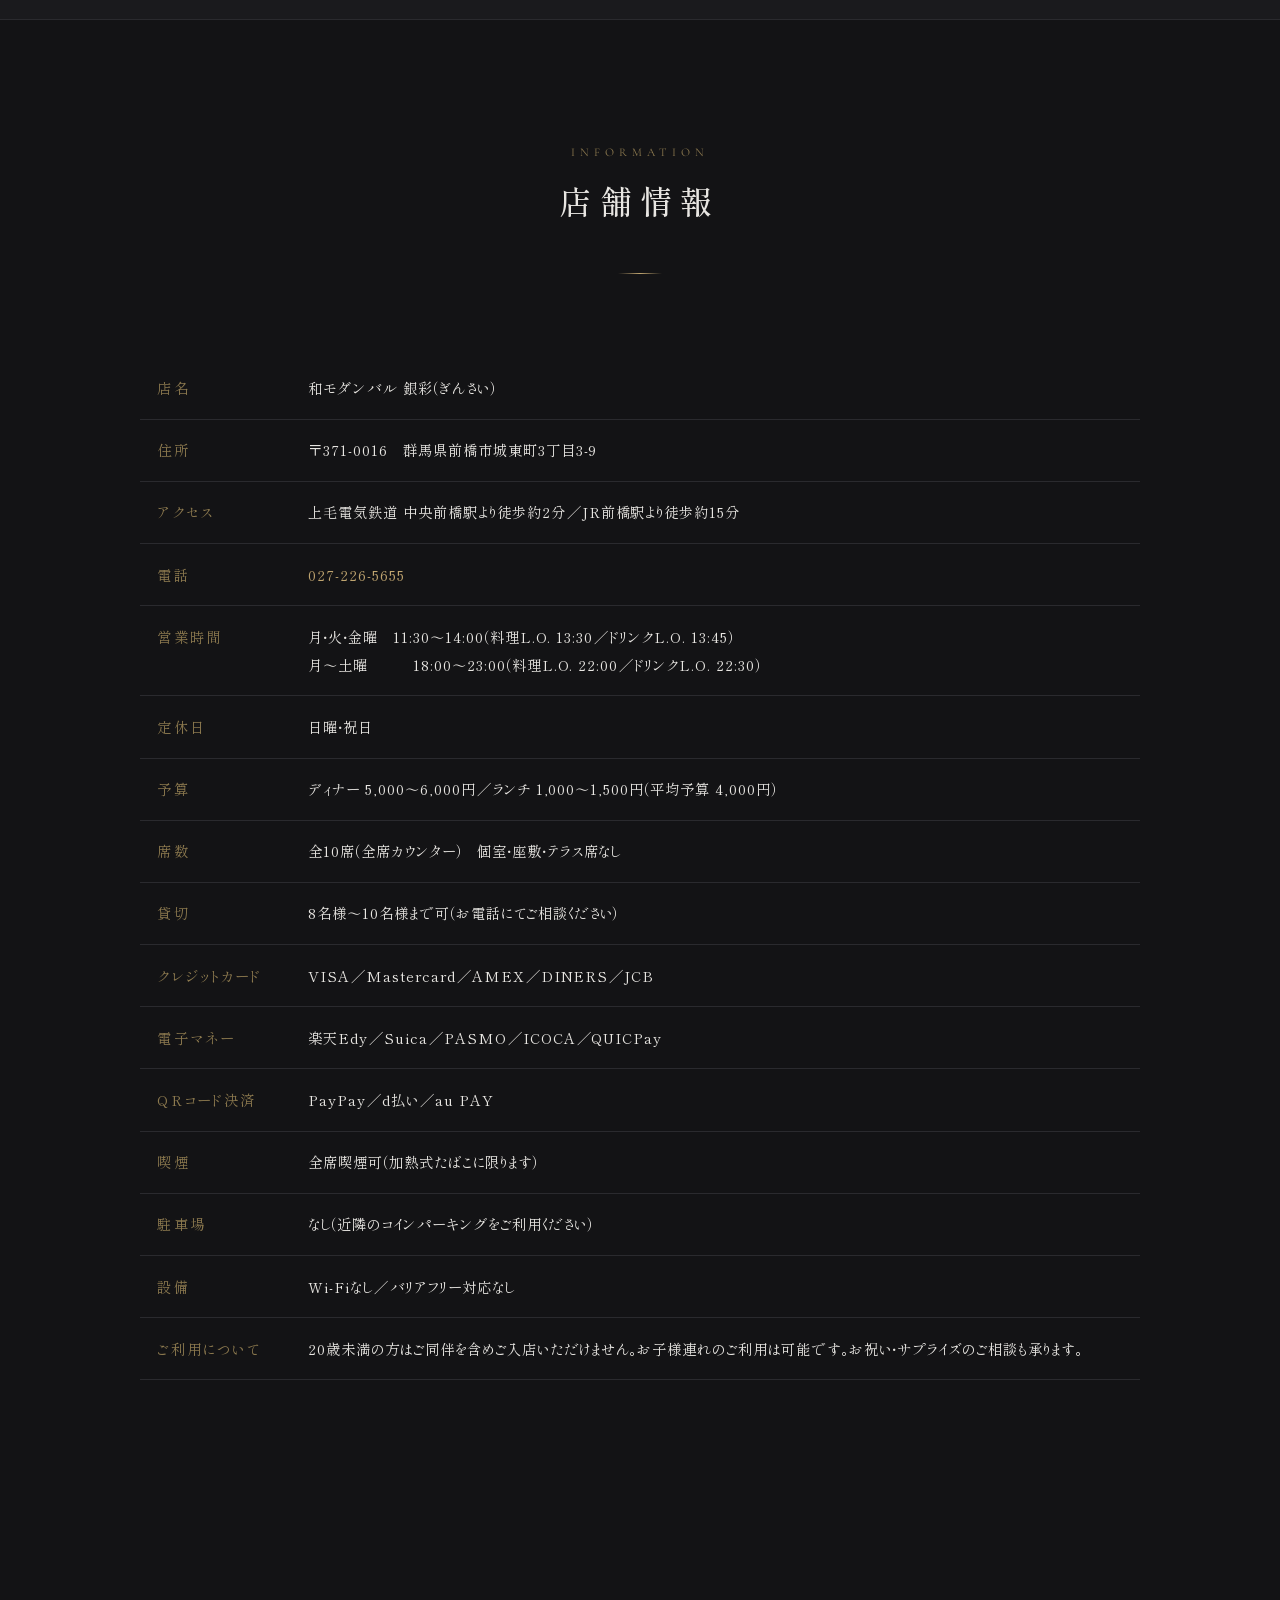
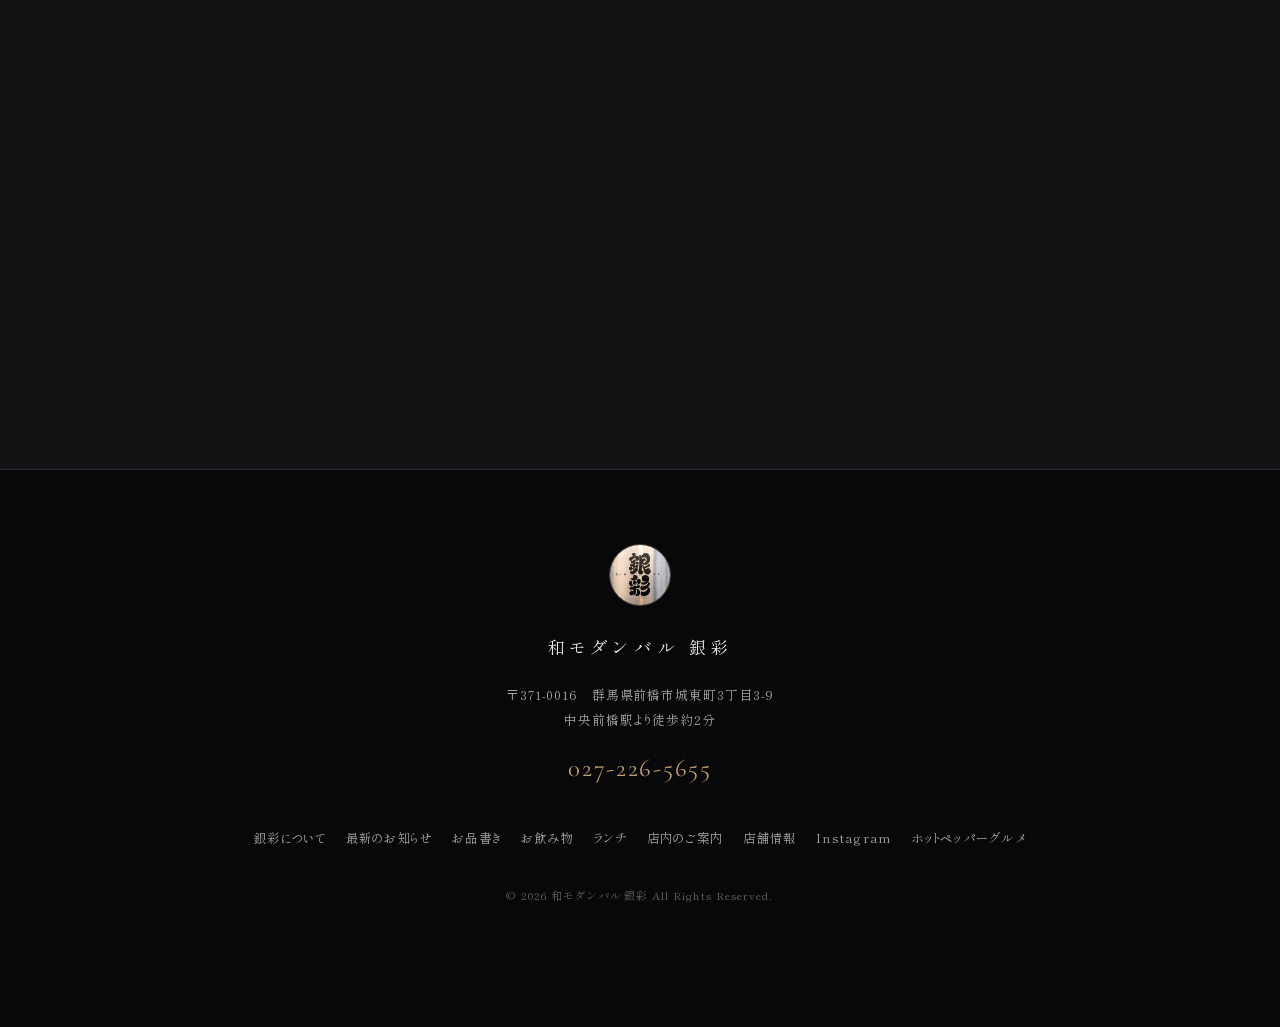
==== commit 98f21eb8: "ヒーロー：キャッチコピーを修正、写真差し替え、ロゴ削除" ====
--- a/index.html
+++ b/index.html
@@ -146,8 +146,7 @@
   </div>
   <div class="hero__veil"></div>
   <div class="hero__body">
-    <img class="hero__logo" src="images/ginsai-logo.jpg" alt="和モダンバル銀彩のロゴ" width="664" height="655" fetchpriority="high">
-    <p class="hero__vertical">上質を味はふ、大人の隠れ家</p>
+    <p class="hero__vertical">上質を味わう、大人の隠れ家</p>
   </div>
   <p class="hero__scroll"><span>SCROLL</span></p>
 </div>
--- a/style.css
+++ b/style.css
@@ -170,17 +170,15 @@
   padding: 0 1.5em;
   animation: fadeUp 2s ease .3s both;
 }
-.hero__logo {
-  width: 168px; max-width: 42vw; margin: 0 auto;
-  mix-blend-mode: screen;
-}
 .hero__vertical {
   writing-mode: vertical-rl;
-  margin: 2.2em auto 0;
-  font-size: 1.06rem; letter-spacing: .5em; line-height: 1.9;
+  margin: 0 auto;
+  width: fit-content; height: auto;
+  white-space: nowrap;
+  font-size: clamp(1rem, 2.1vh, 1.3rem);
+  letter-spacing: .45em; line-height: 1.9;
   color: var(--text);
-  text-shadow: 0 2px 14px rgba(0,0,0,.85);
-  height: 11em;
+  text-shadow: 0 2px 18px rgba(0,0,0,.9);
 }
 .hero__scroll {
   position: absolute; z-index: 2; bottom: 26px; left: 50%;
@@ -519,8 +517,7 @@
   .nav-toggle { display: flex; }
 
   .hero { height: 88svh; min-height: 480px; }
-  .hero__logo { width: 132px; }
-  .hero__vertical { font-size: .95rem; letter-spacing: .42em; height: 10em; margin-top: 1.8em; }
+  .hero__vertical { font-size: clamp(.9rem, 1.95vh, 1.12rem); letter-spacing: .4em; }
 
   .page-h1 { font-size: .76rem; margin: 2.6em auto -1em; line-height: 2; }
 
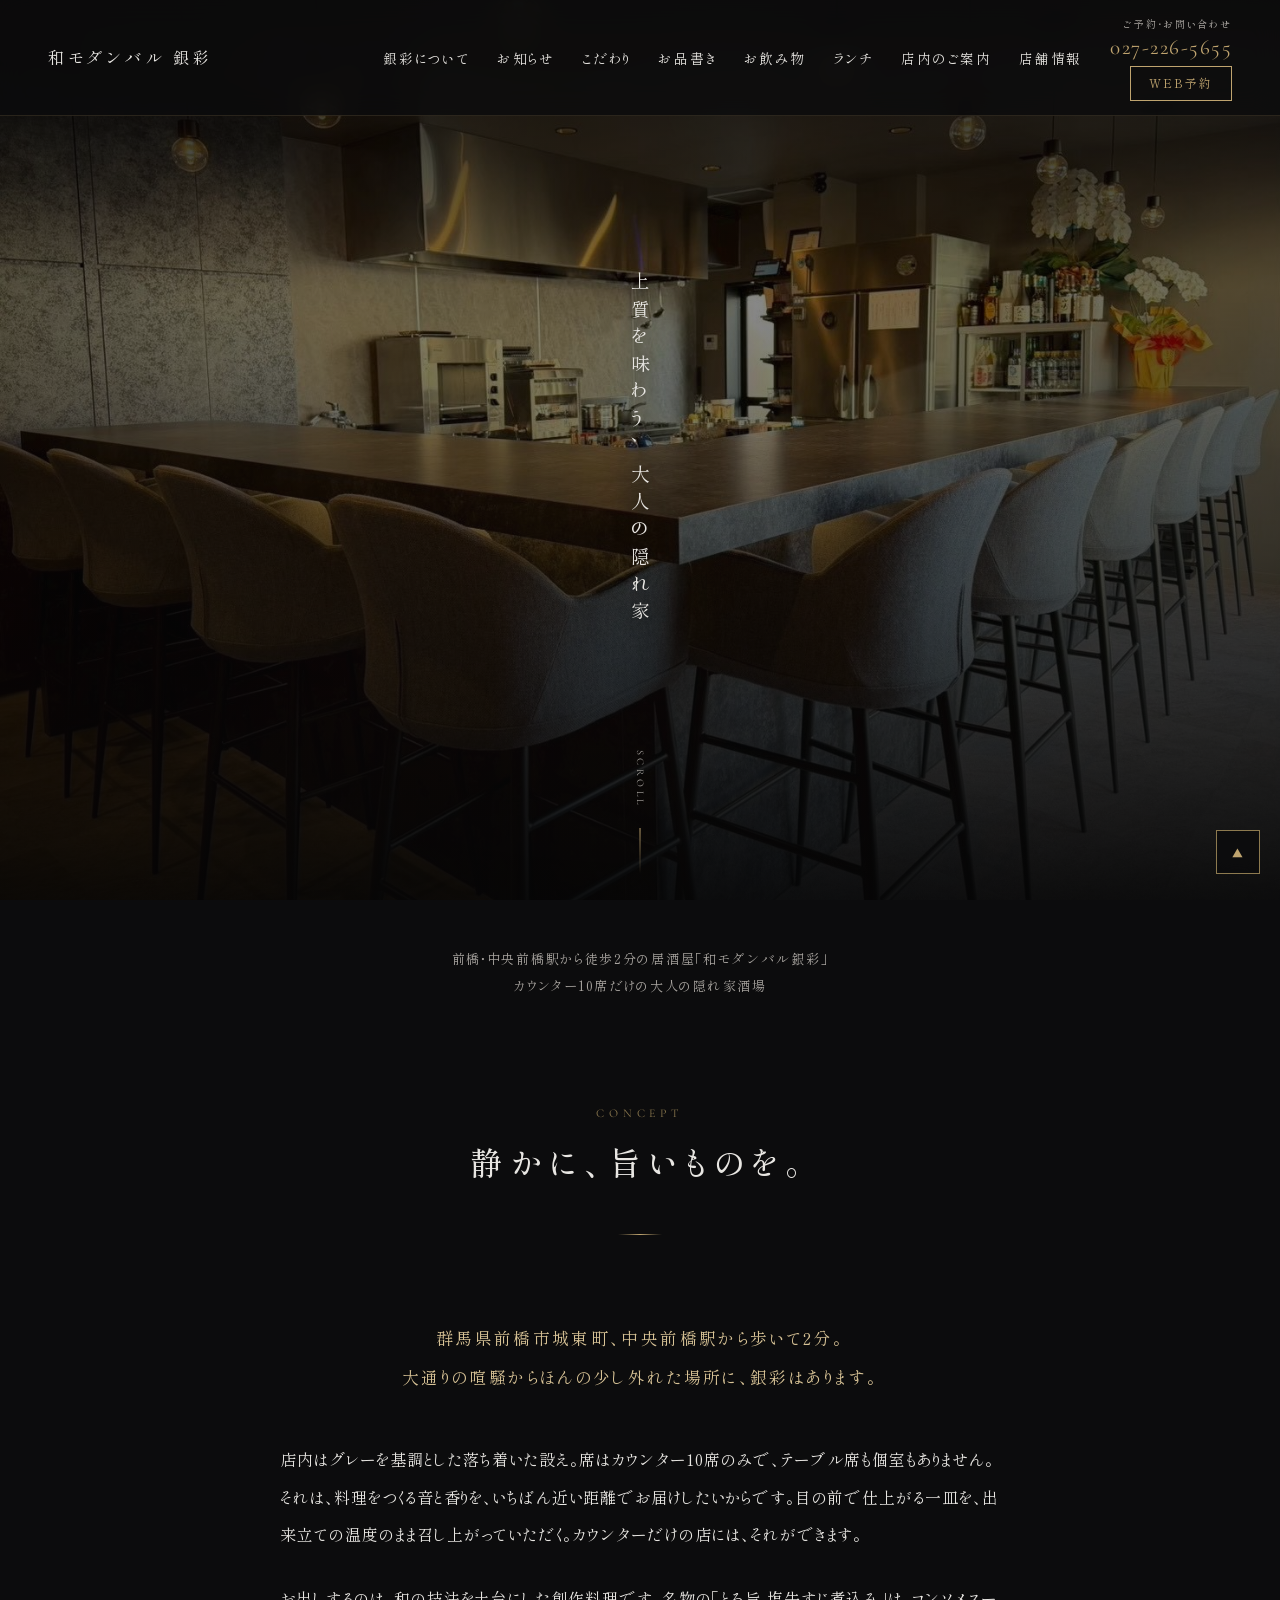
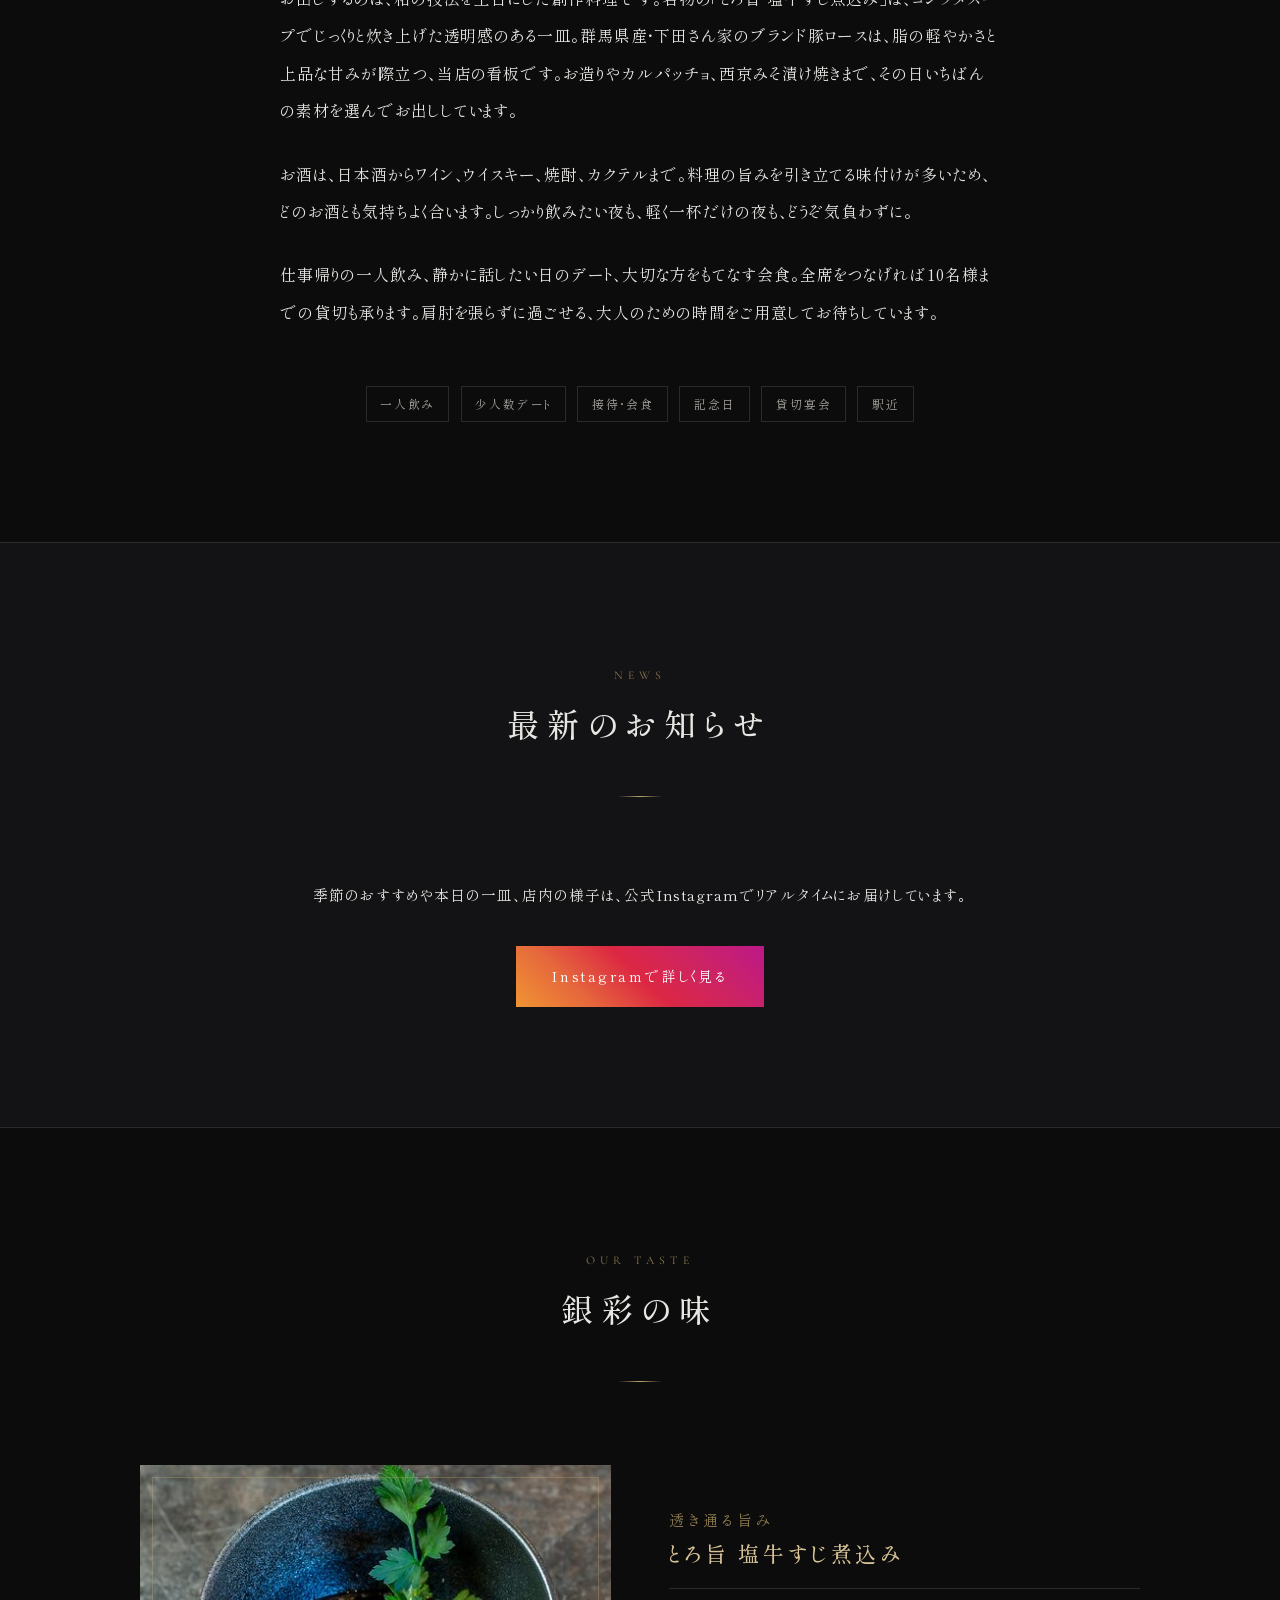
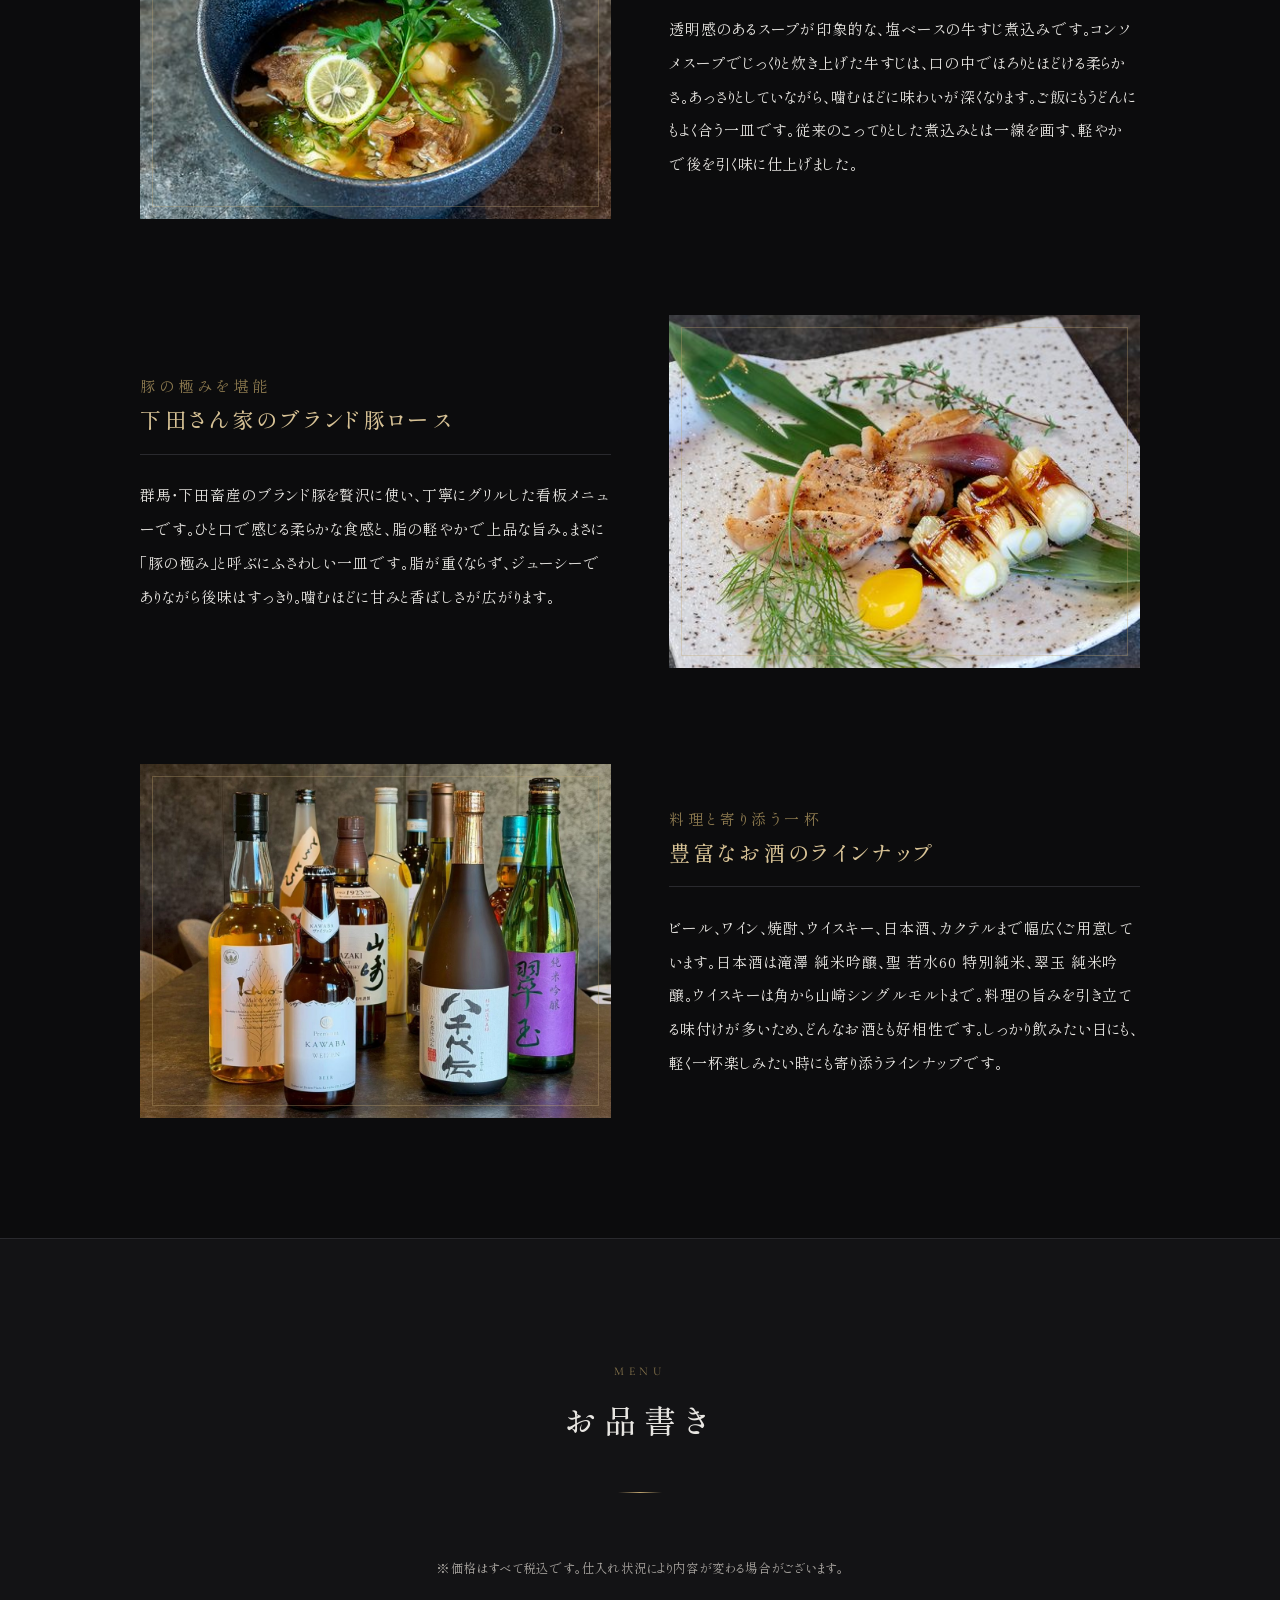
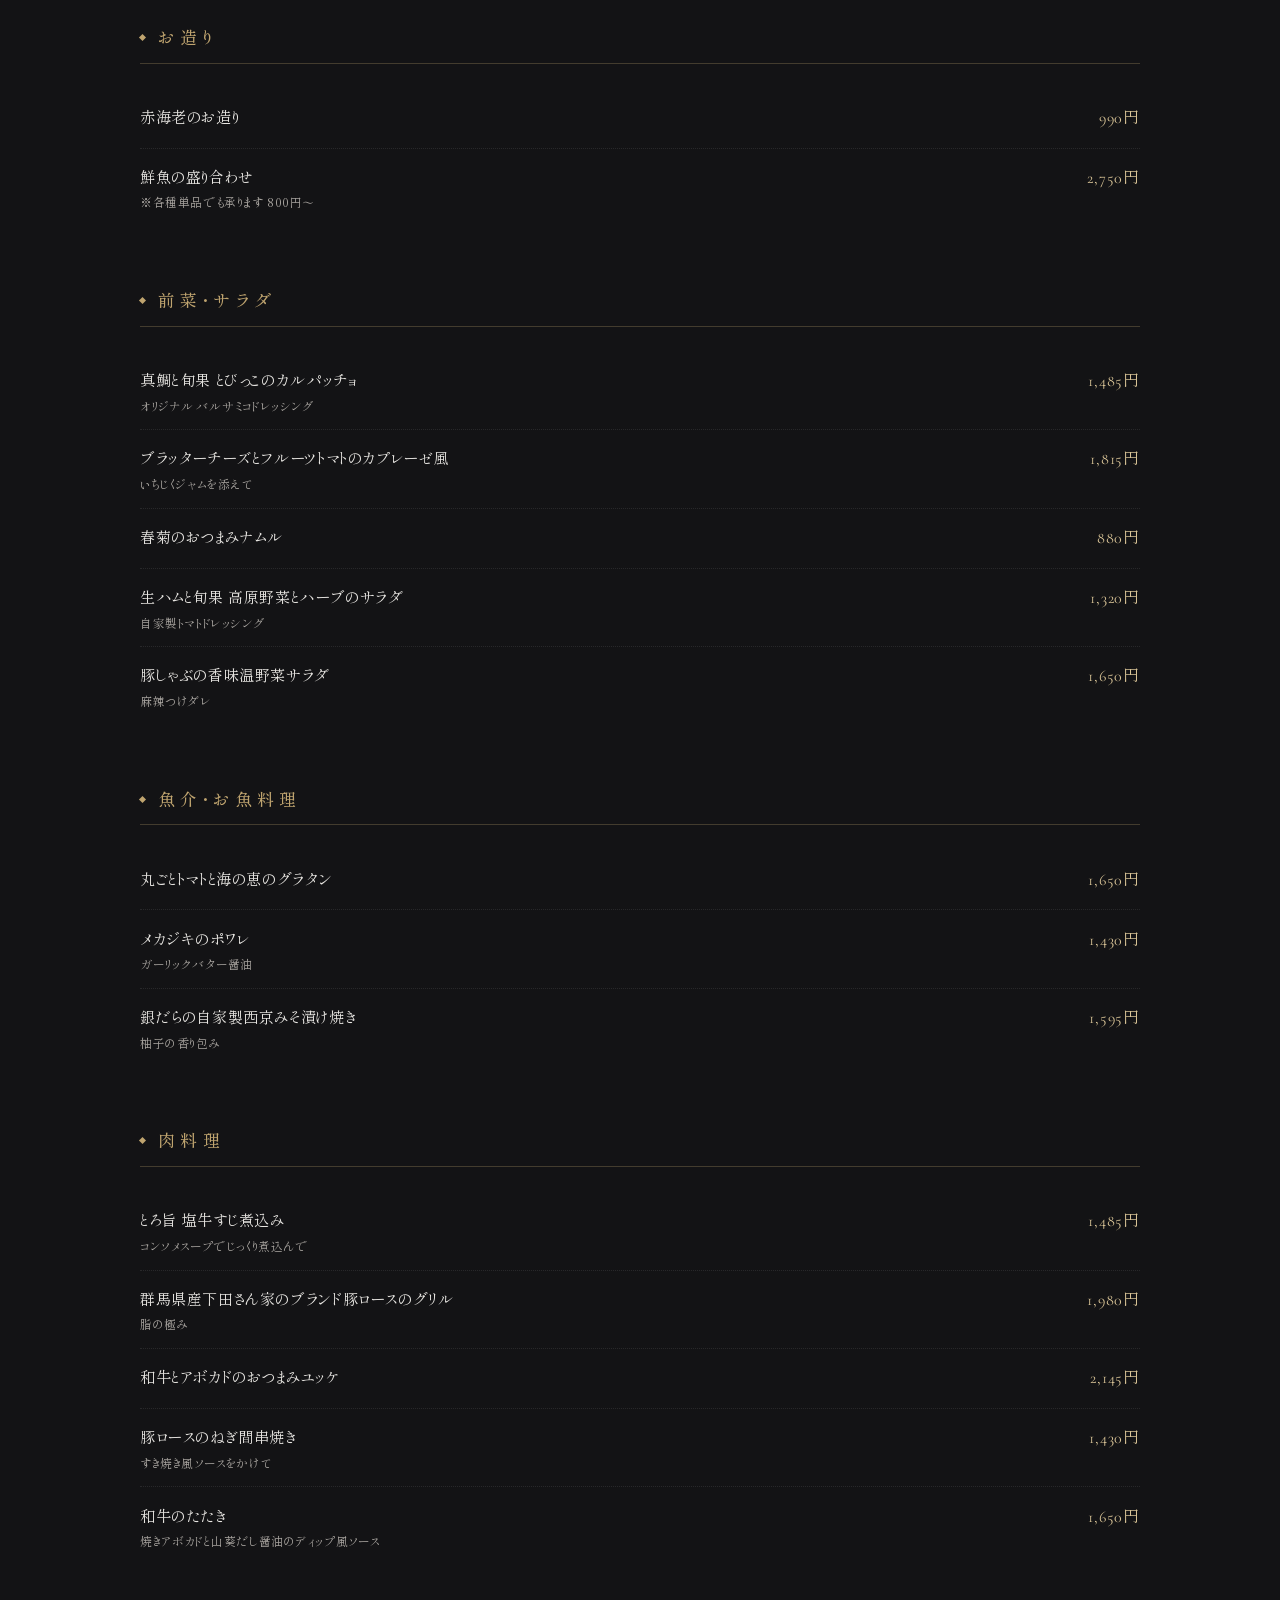
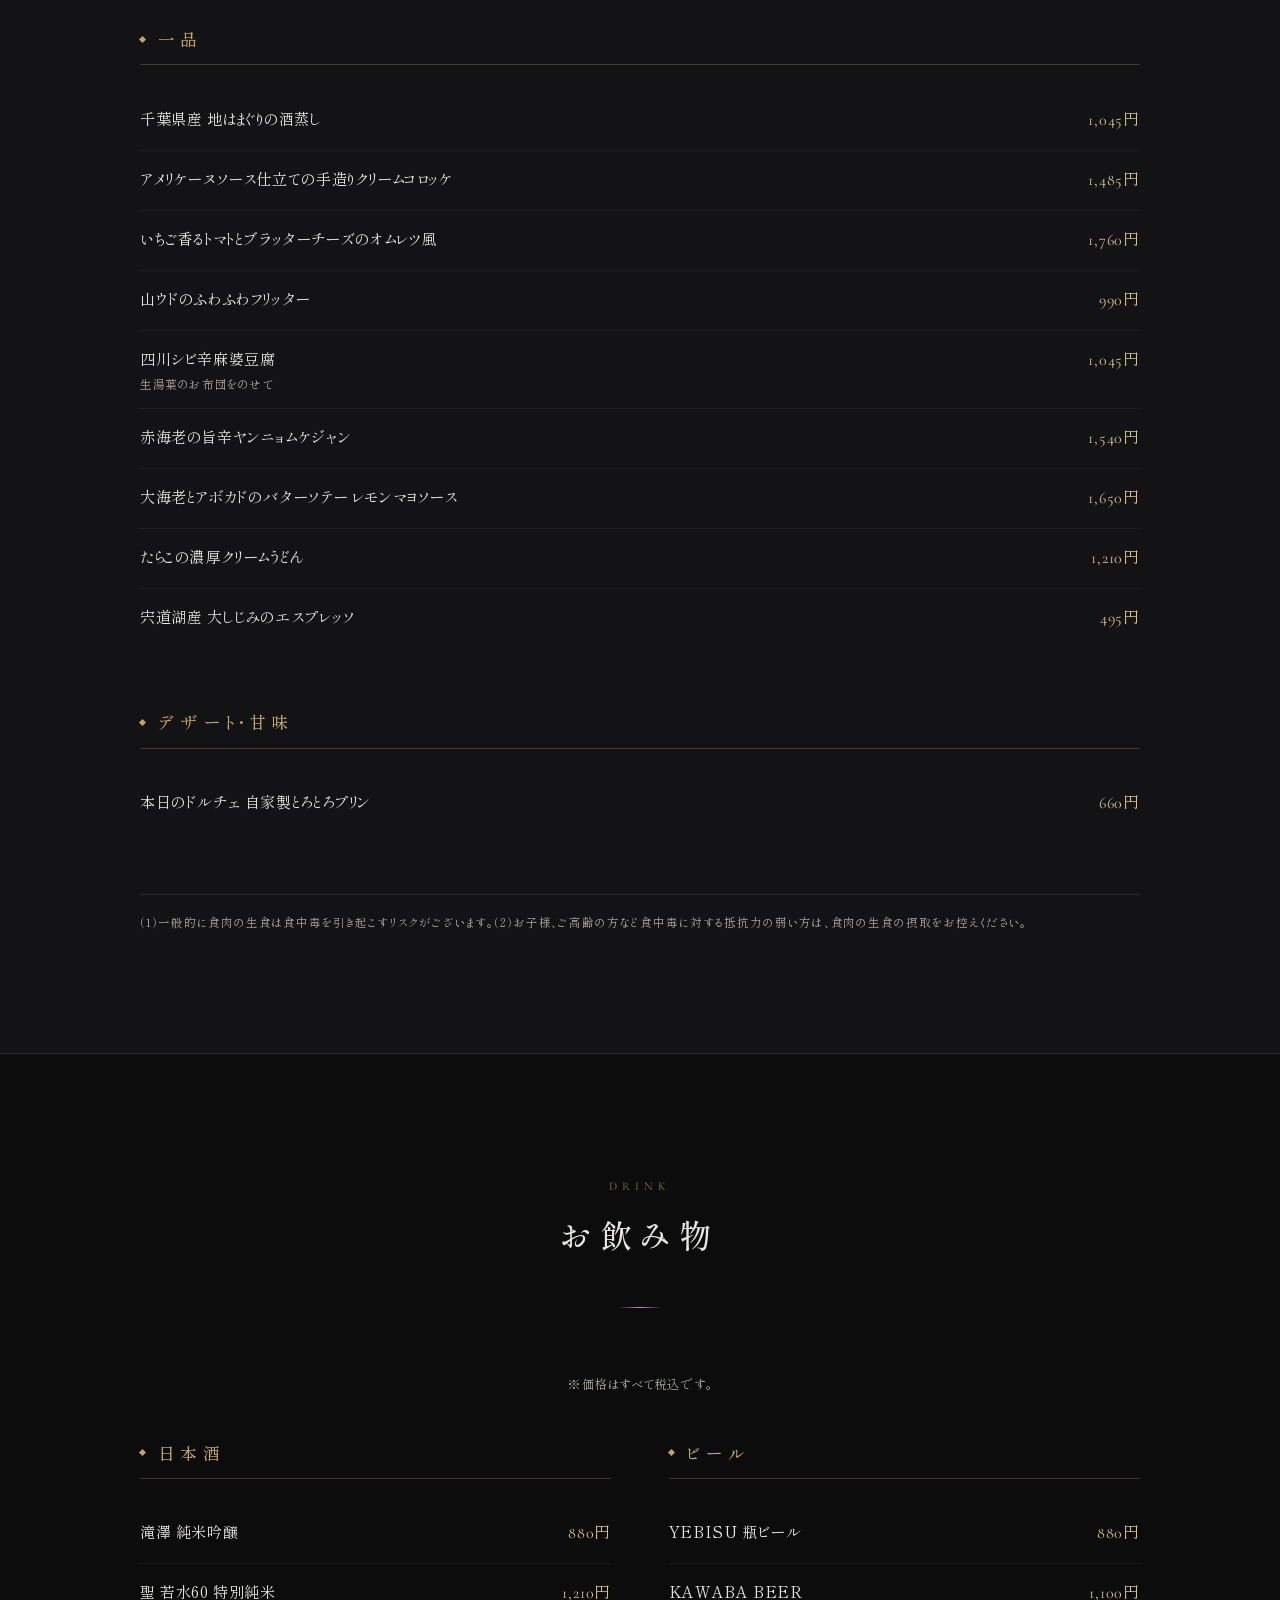
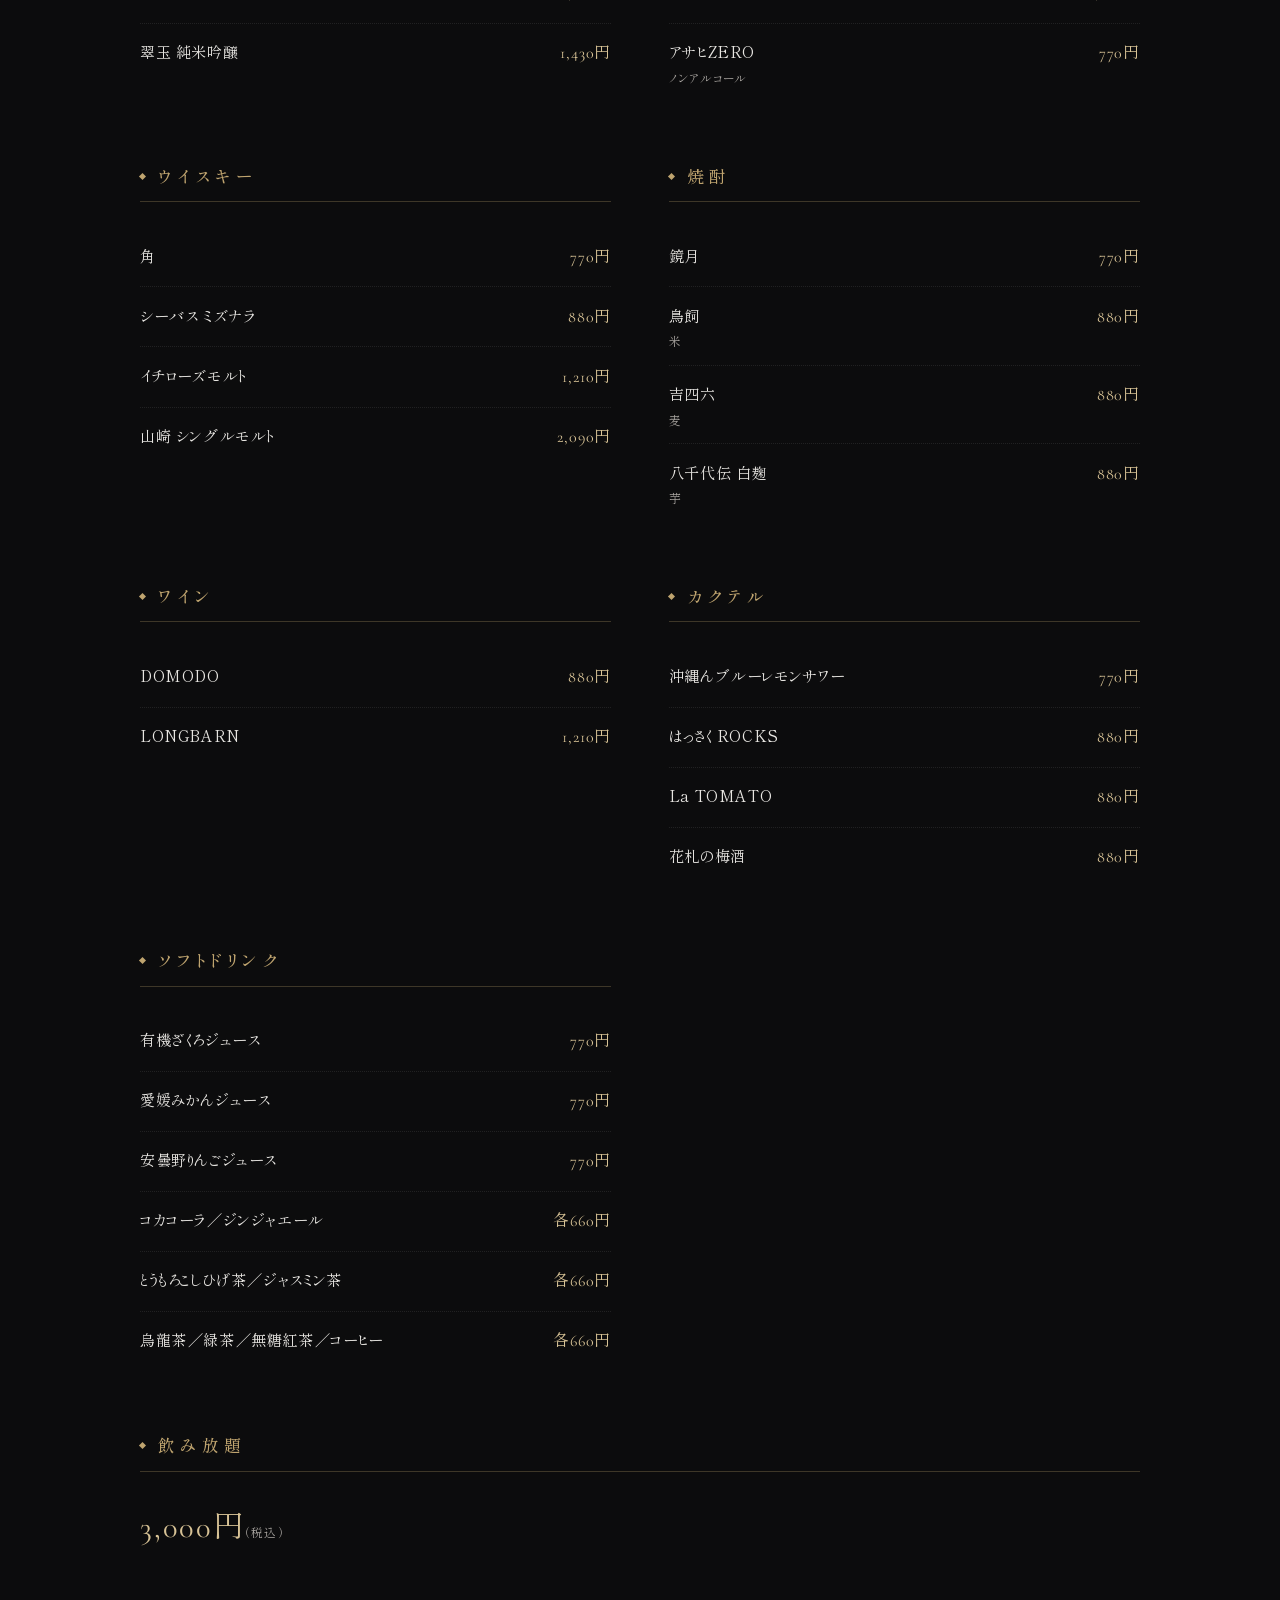
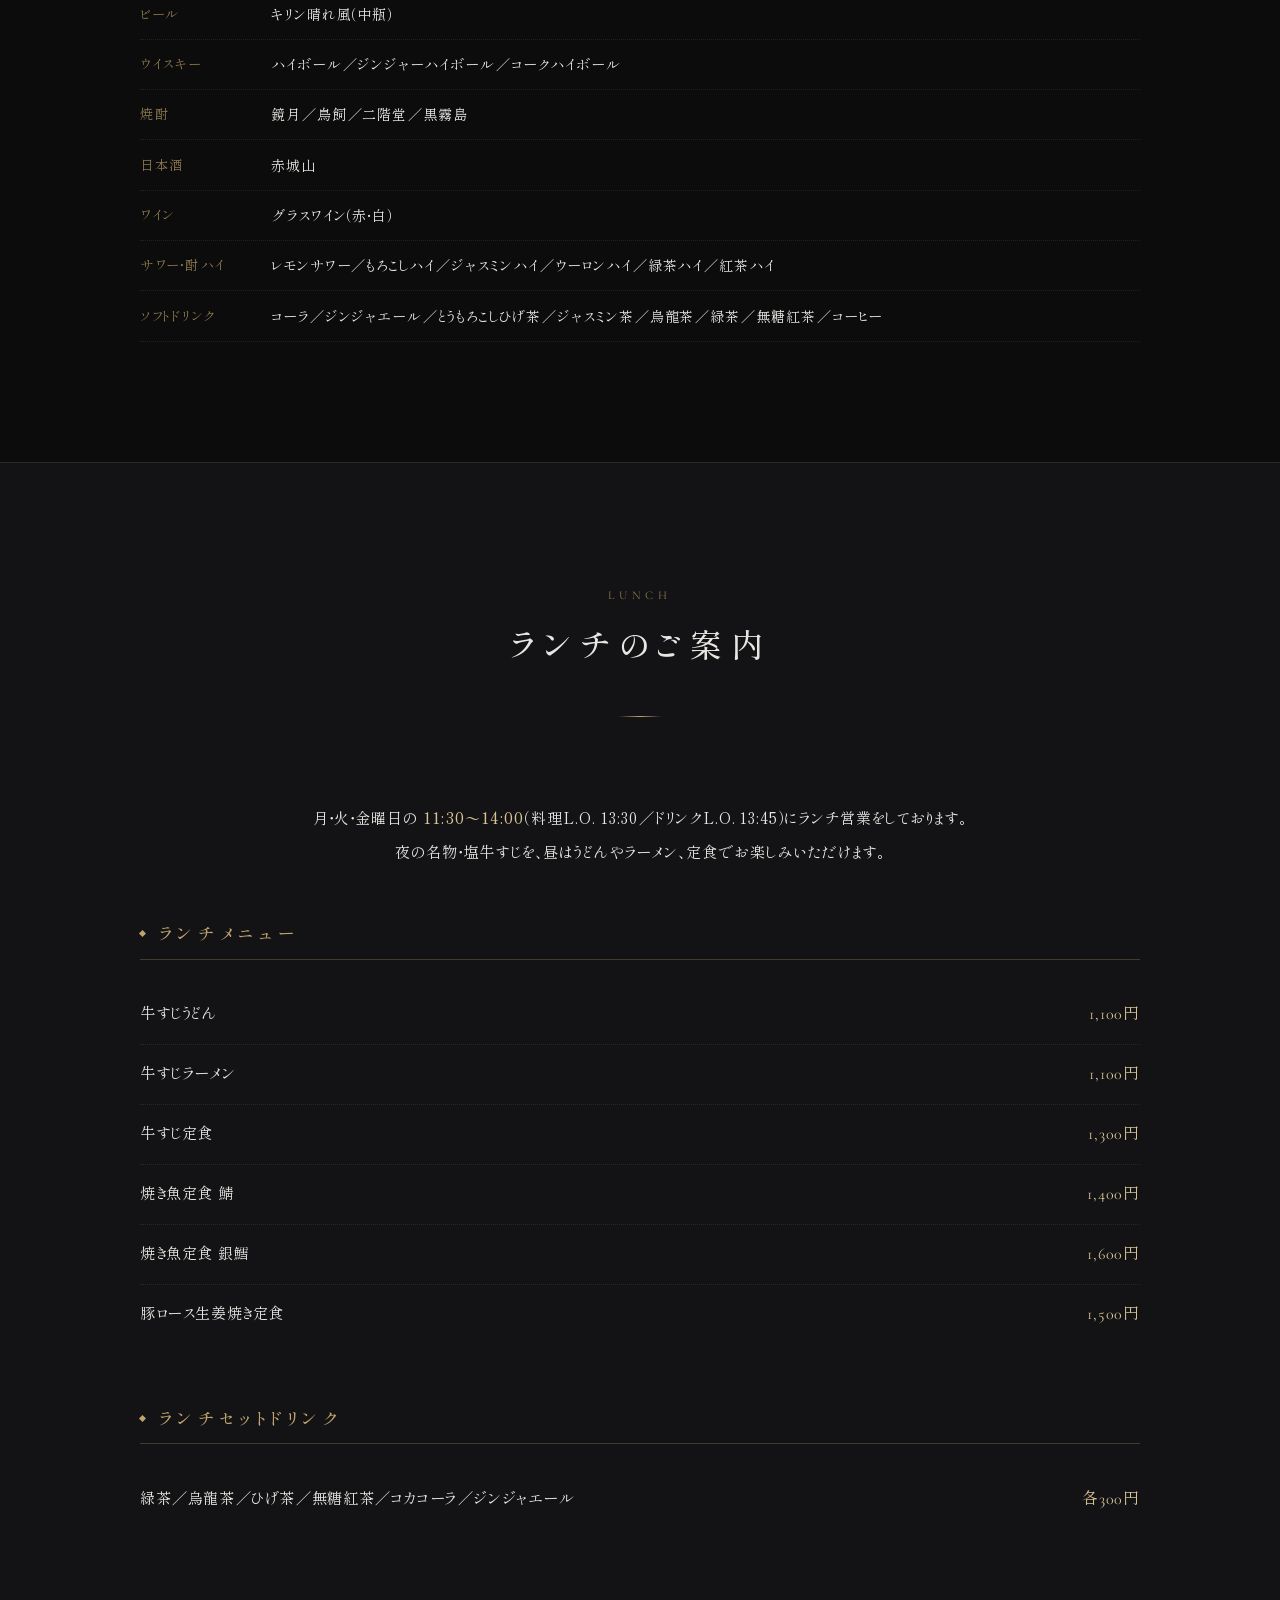
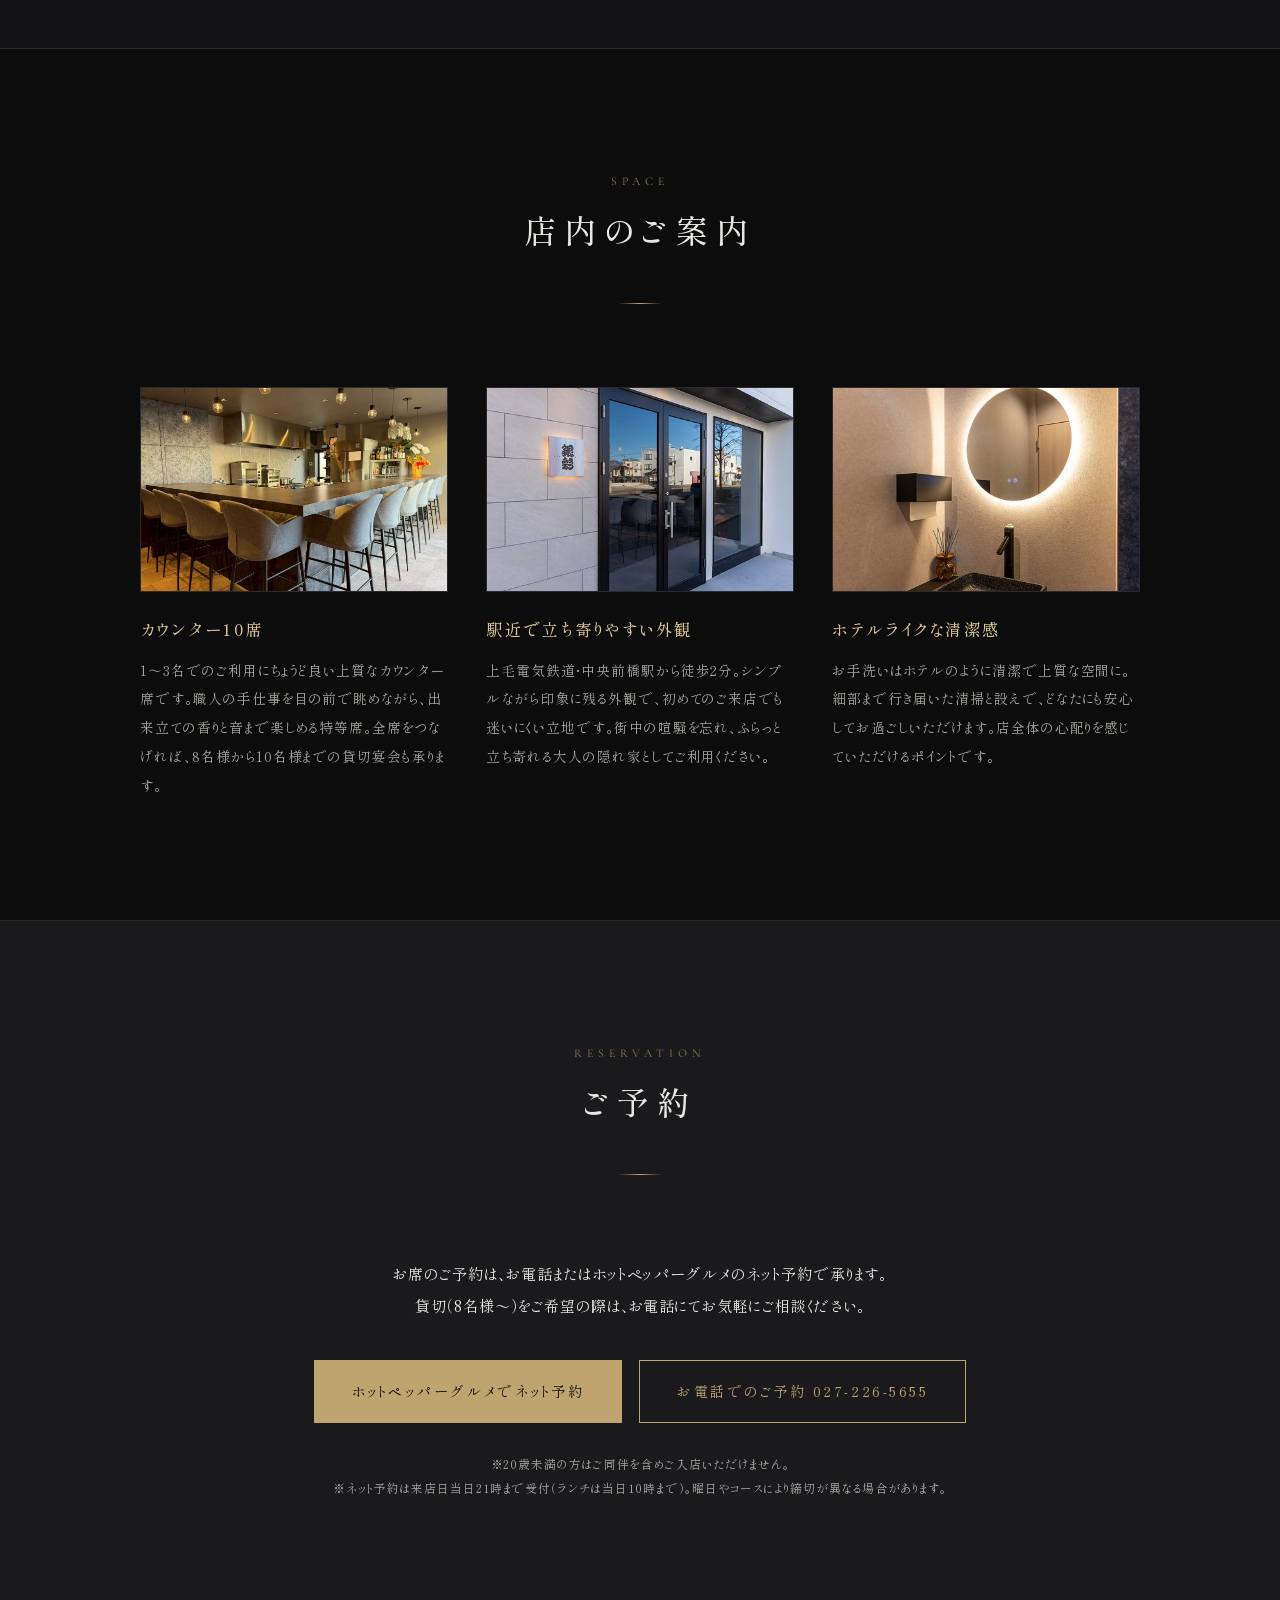
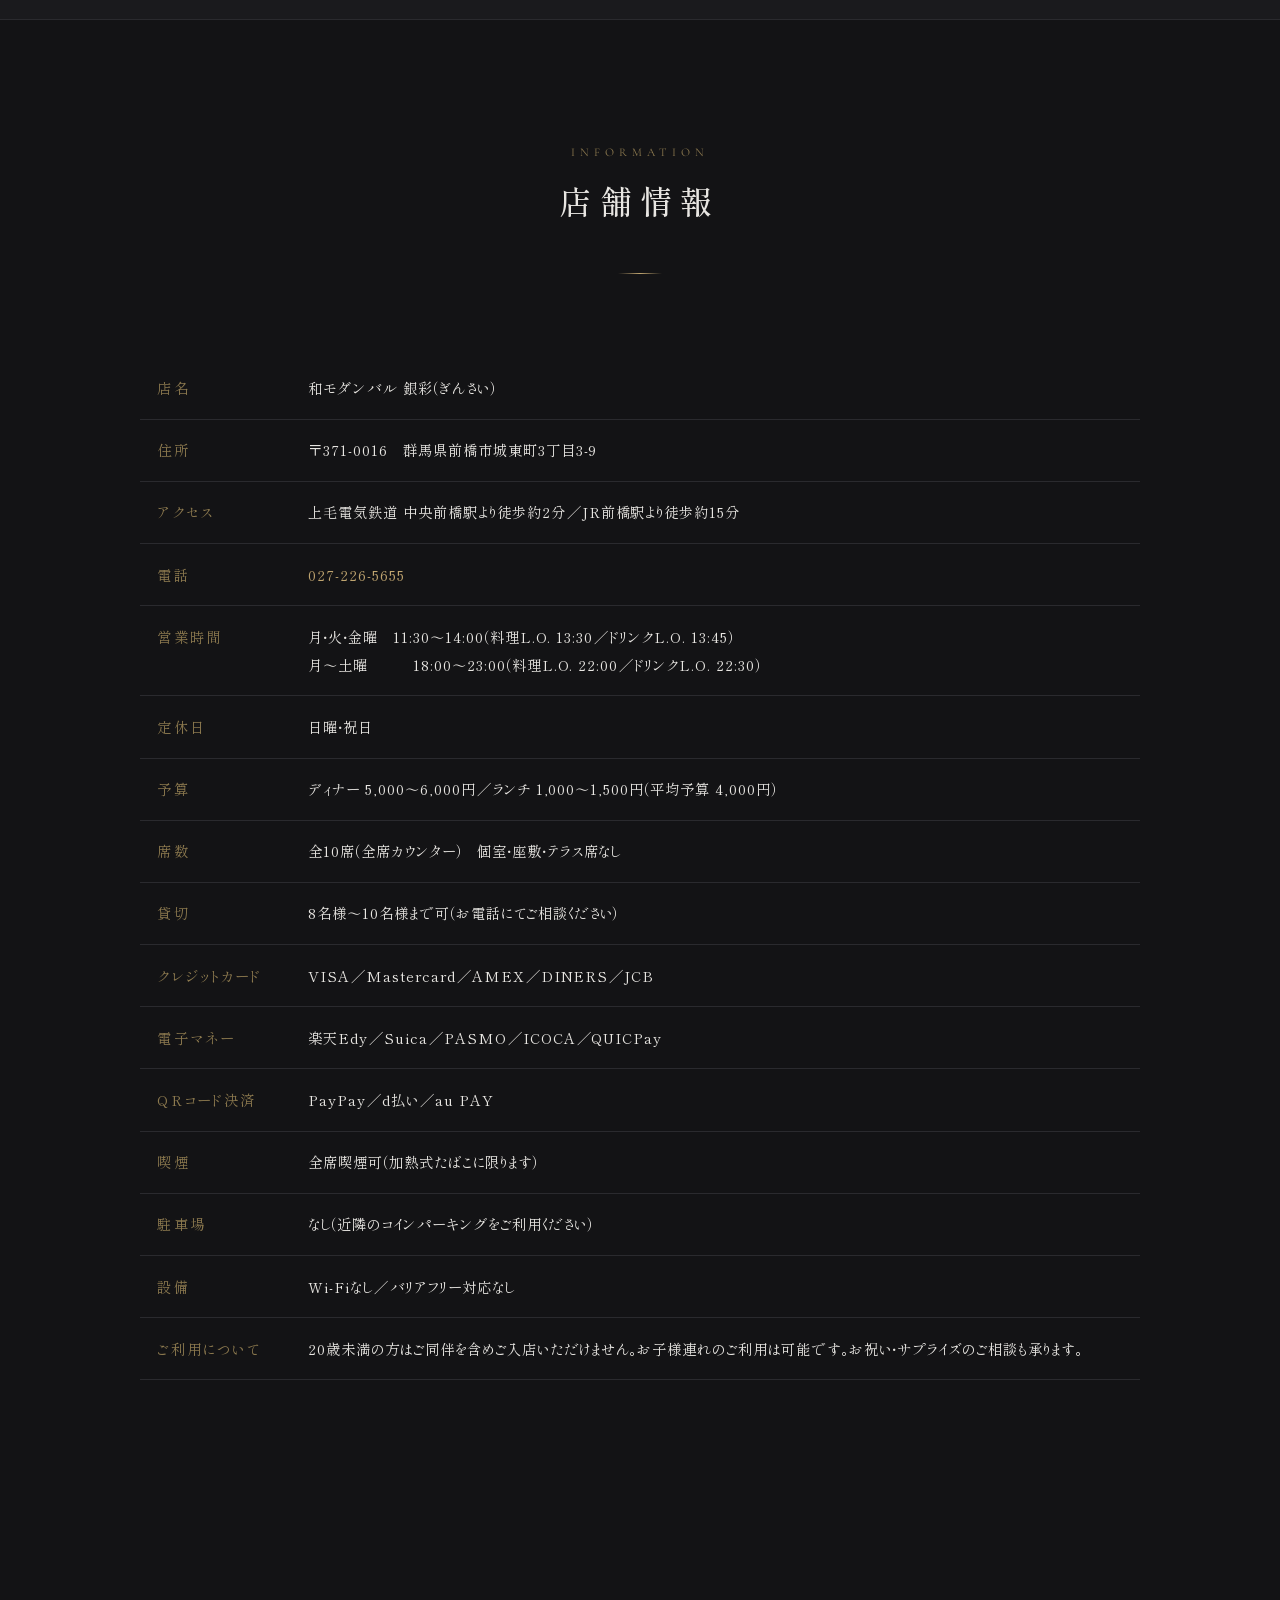
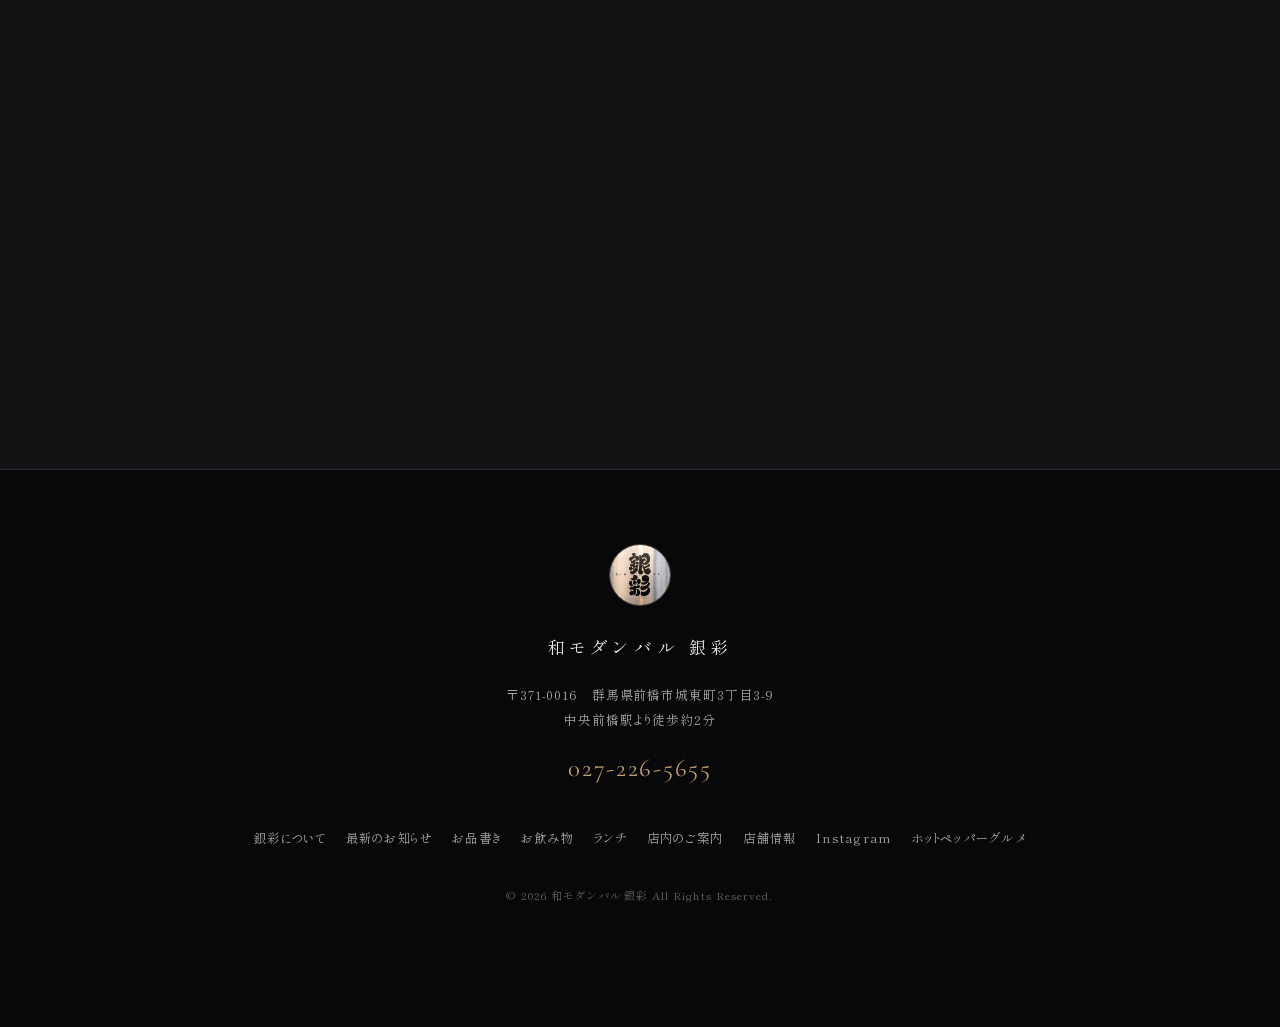
==== commit 24c2c5cd: "ヘッダーのロゴ画像を削除し店名表記に統一" ====
--- a/index.html
+++ b/index.html
@@ -94,7 +94,6 @@
 <header class="site-header" id="siteHeader">
   <div class="site-header__inner">
     <a class="site-header__logo" href="#top">
-      <img src="images/logo2.jpg" alt="和モダンバル銀彩" width="215" height="215" decoding="async">
       <span>和モダンバル 銀彩</span>
     </a>
     <nav class="gnav" aria-label="メインメニュー">
--- a/style.css
+++ b/style.css
@@ -71,18 +71,13 @@
 .site-header.is-compact .site-header__inner { padding: 7px 28px; }
 
 .site-header__logo {
-  display: flex; align-items: center; gap: 12px;
+  display: flex; align-items: center;
   color: var(--text); flex-shrink: 0;
 }
-.site-header__logo img {
-  width: 44px; height: 44px; object-fit: cover;
-  border-radius: 50%; border: 1px solid rgba(191,164,111,.5);
-  transition: width .35s, height .35s;
-}
-.site-header.is-compact .site-header__logo img { width: 36px; height: 36px; }
 .site-header__logo span {
-  font-size: .95rem; letter-spacing: .18em; white-space: nowrap;
-}
+  font-size: 1.02rem; letter-spacing: .22em; white-space: nowrap;
+}
+.site-header__logo:hover span { color: var(--gold-lite); }
 
 .gnav { margin-left: auto; }
 .gnav ul {
@@ -509,10 +504,9 @@
 
   body { font-size: 15px; line-height: 1.95; }
 
-  .site-header__inner { padding: 11px 16px; gap: 12px; }
-  .site-header.is-compact .site-header__inner { padding: 8px 16px; }
-  .site-header__logo img { width: 36px; height: 36px; }
-  .site-header__logo span { font-size: .8rem; letter-spacing: .1em; }
+  .site-header__inner { padding: 13px 16px; gap: 12px; }
+  .site-header.is-compact .site-header__inner { padding: 10px 16px; }
+  .site-header__logo span { font-size: .88rem; letter-spacing: .12em; }
   .site-header__contact { display: none; }
   .nav-toggle { display: flex; }
 
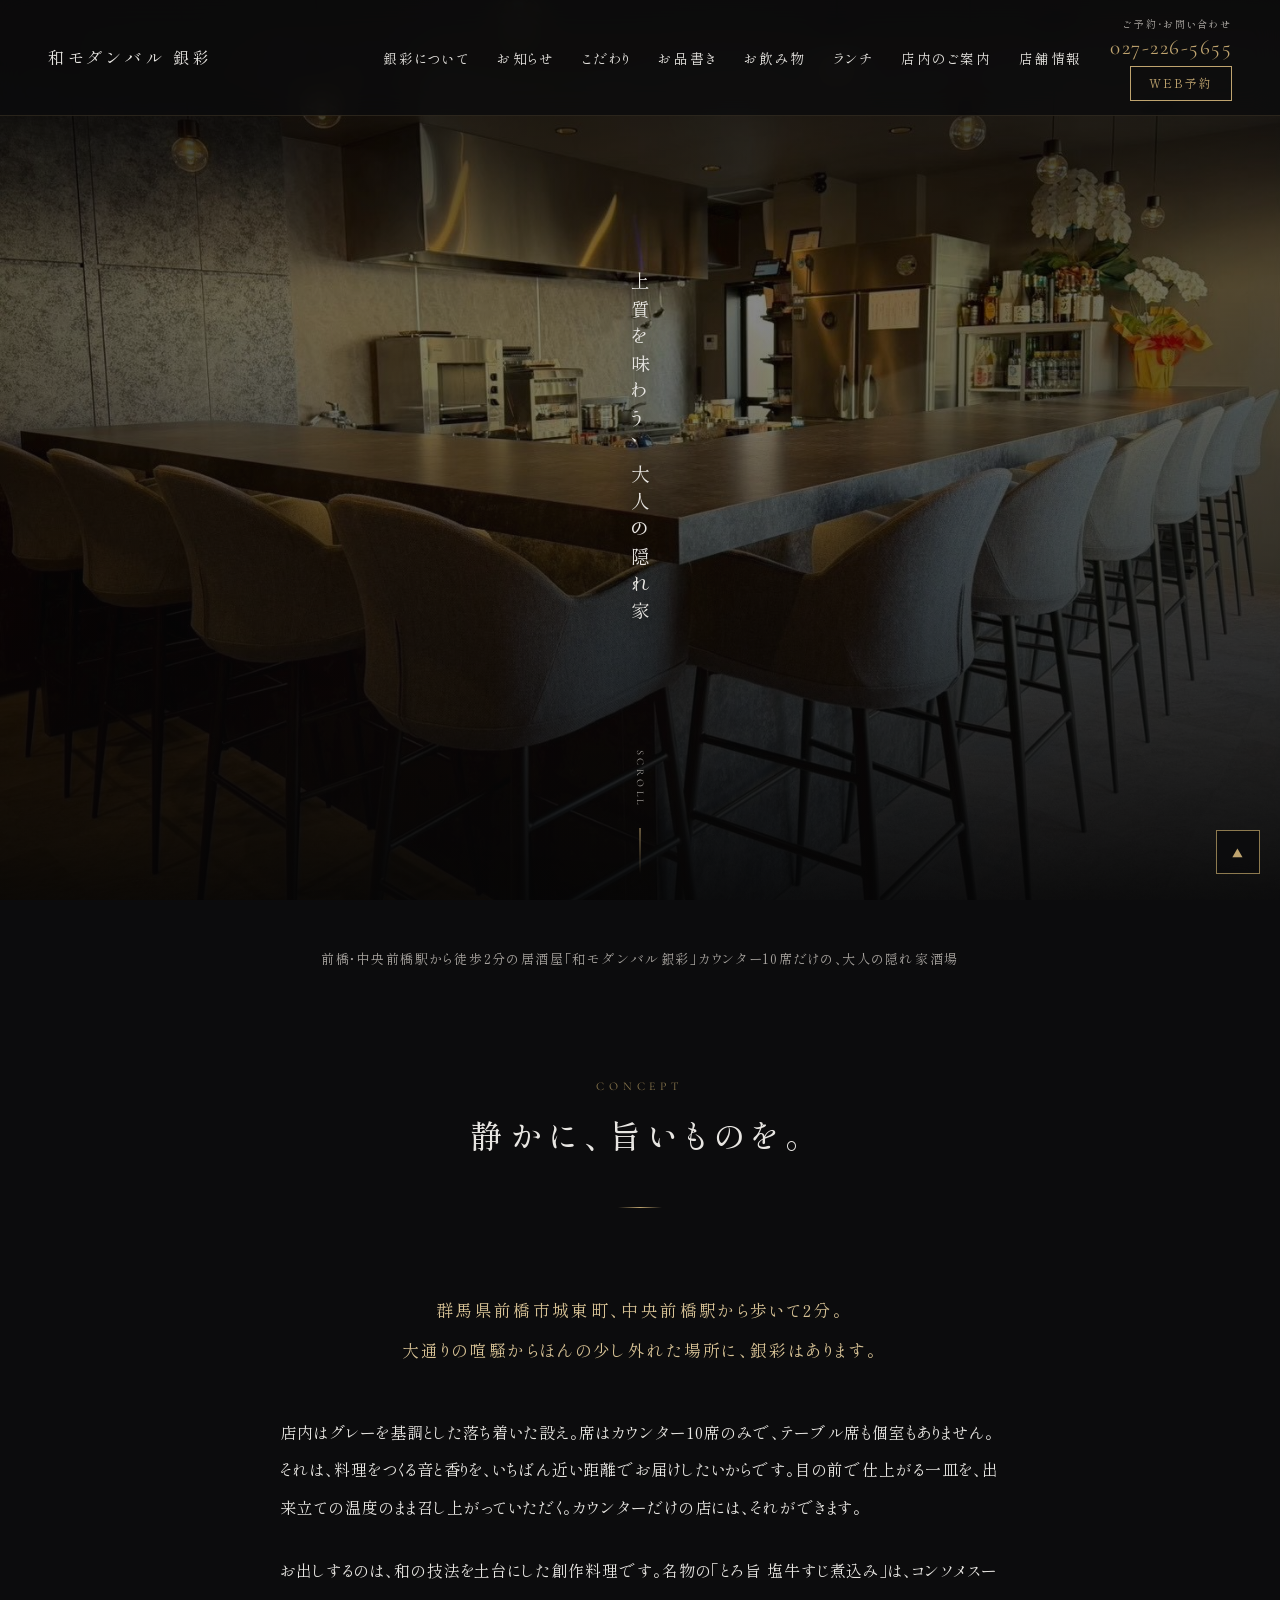
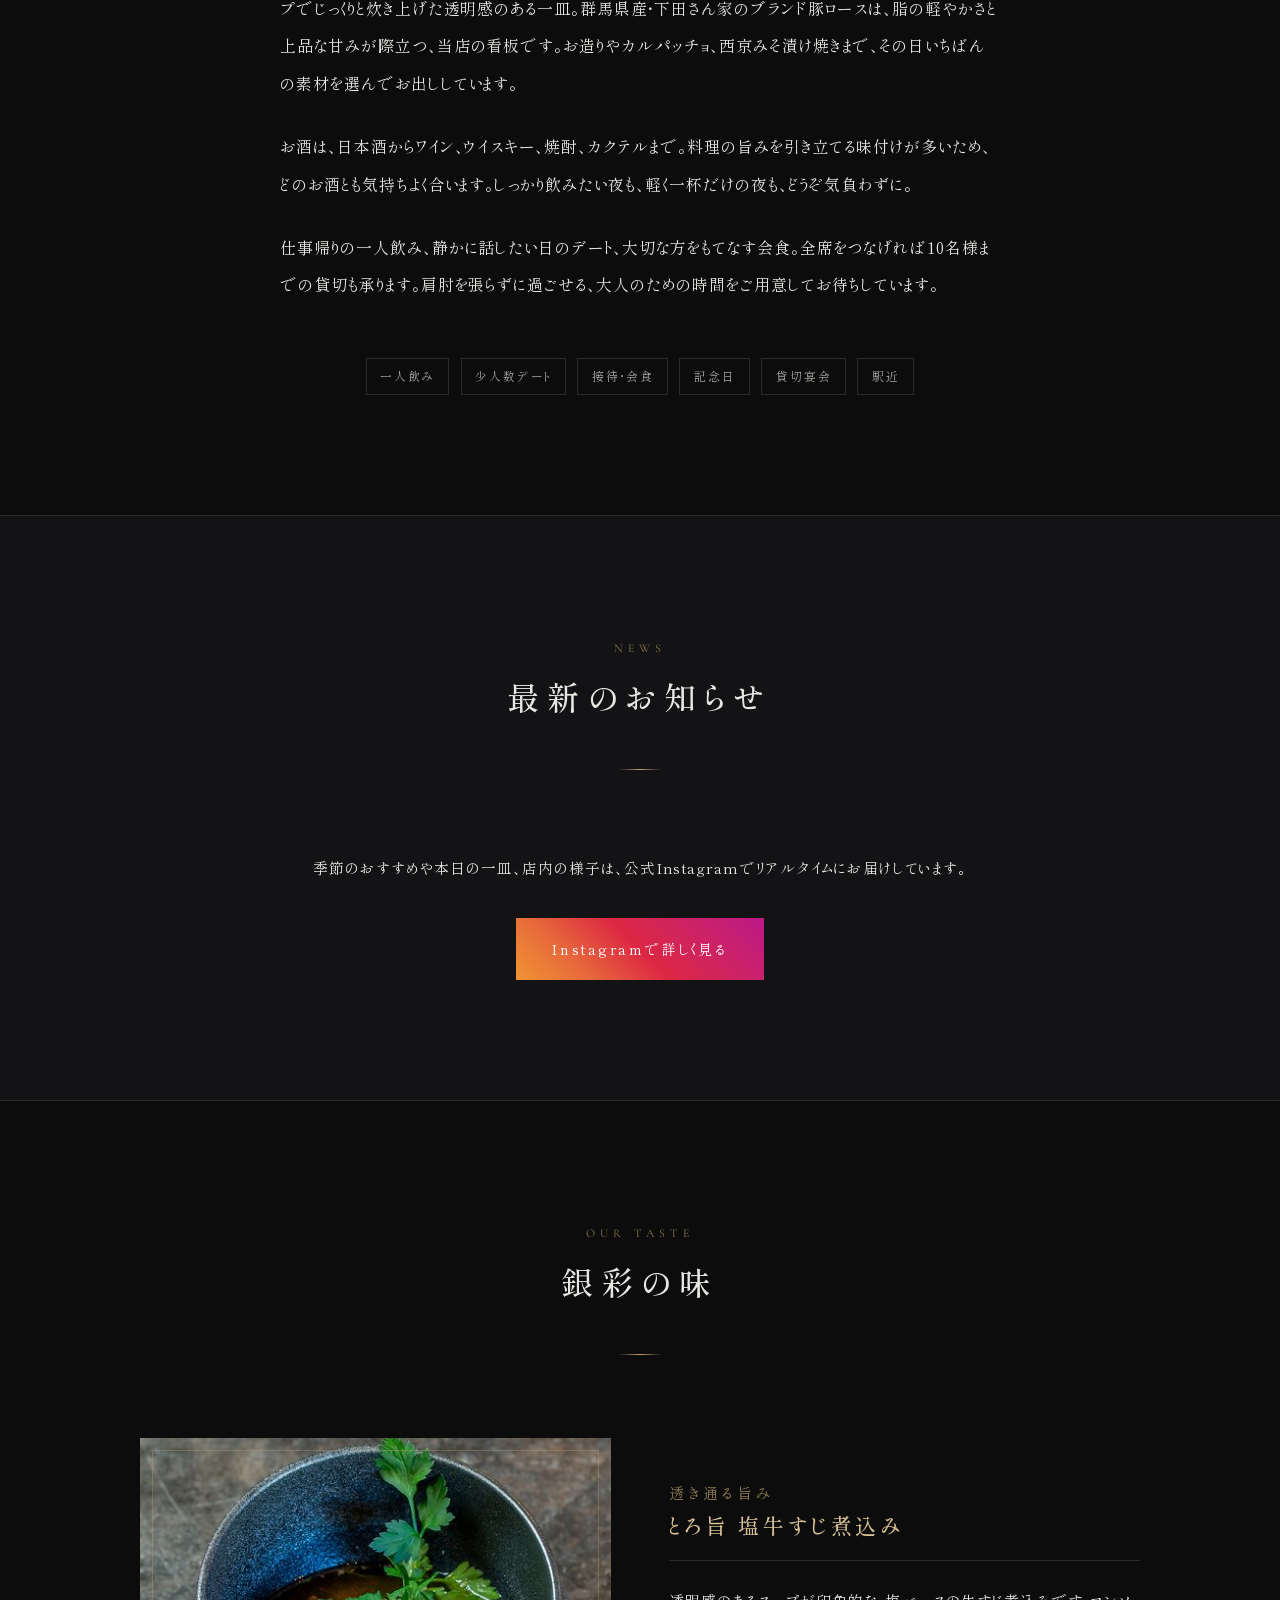
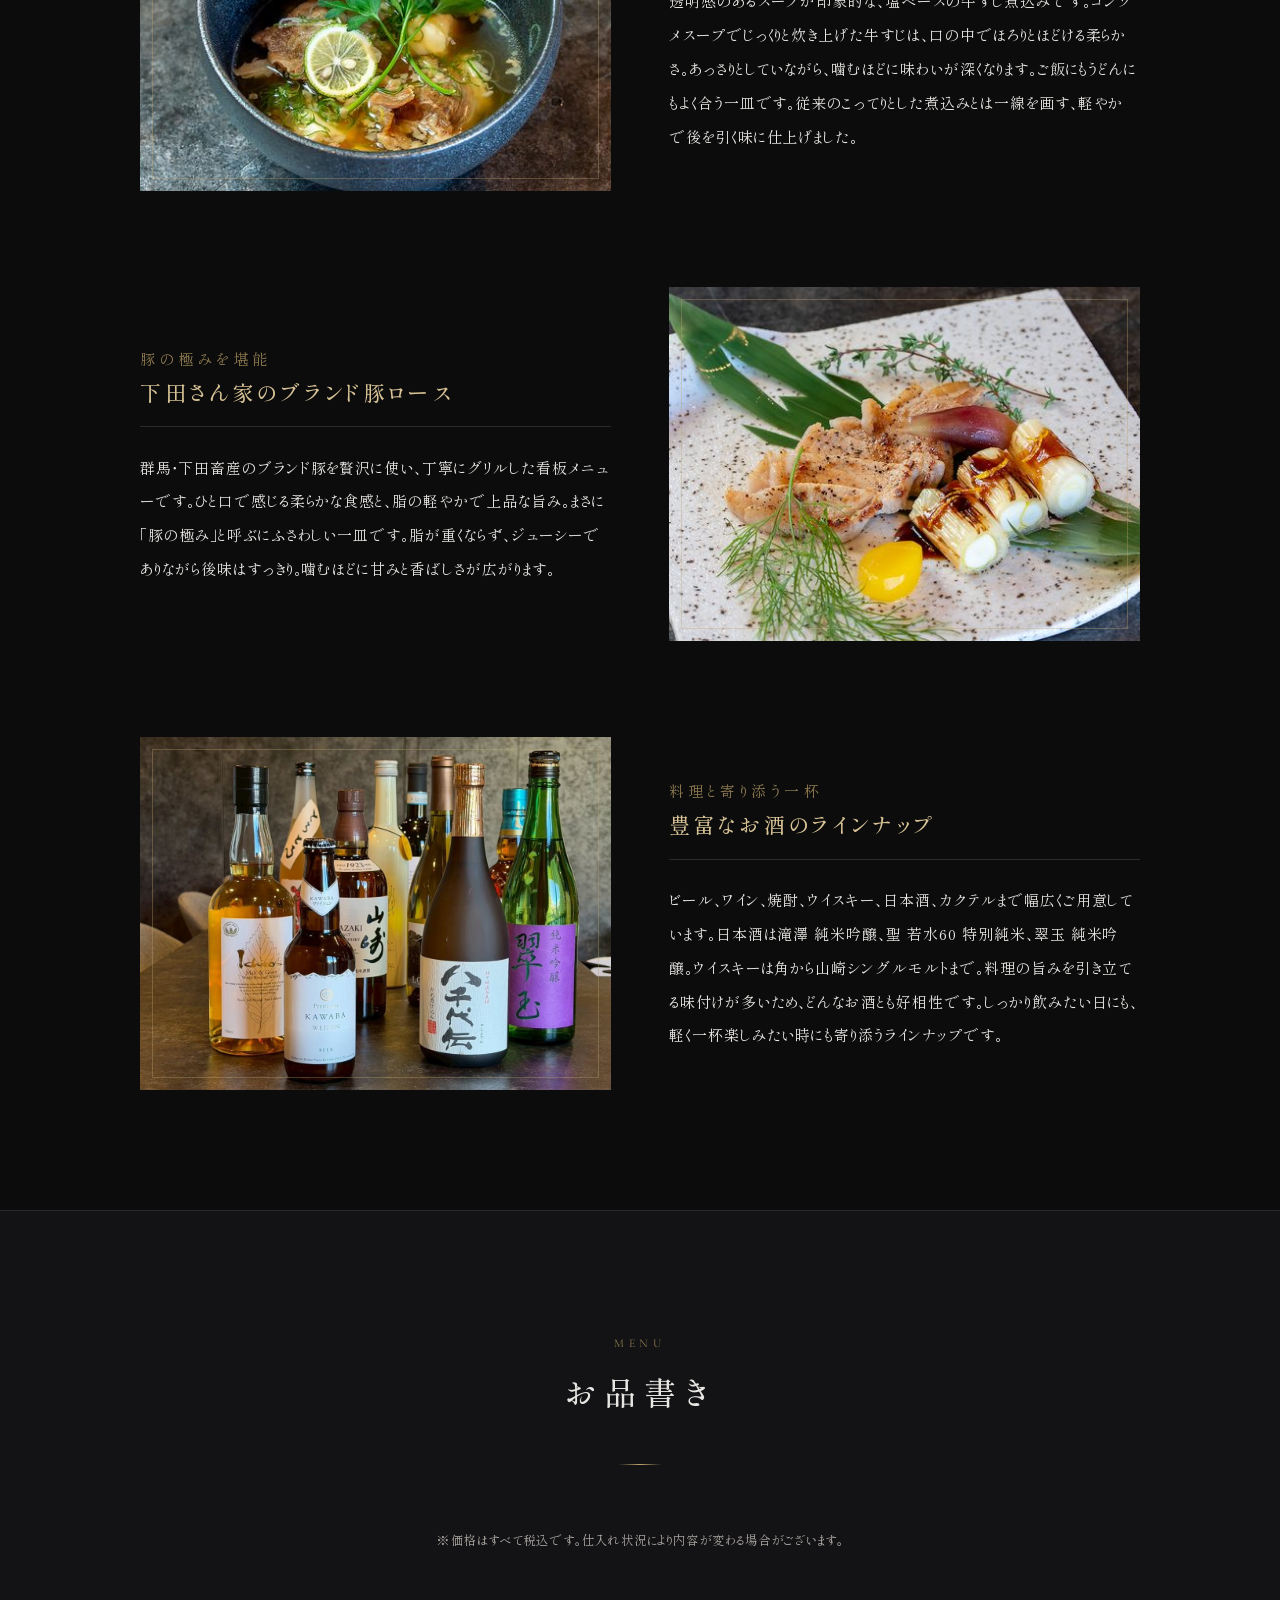
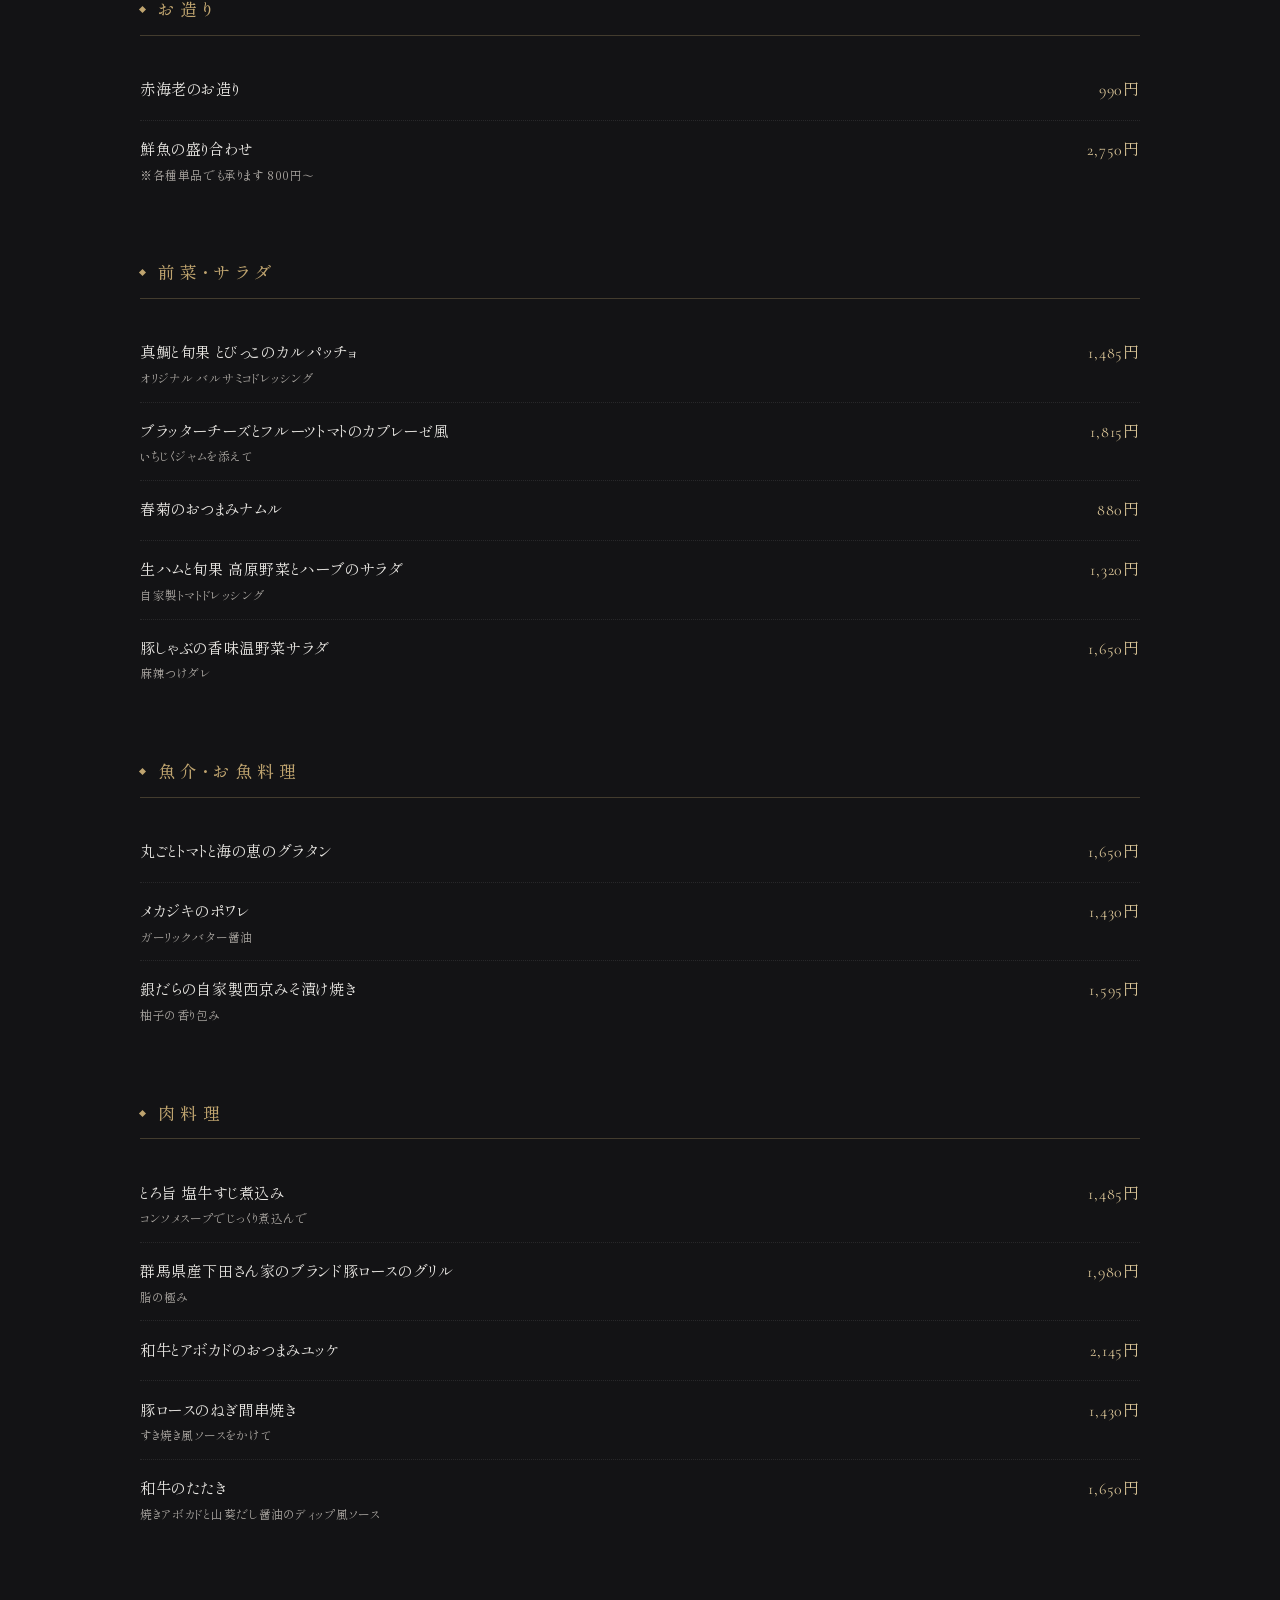
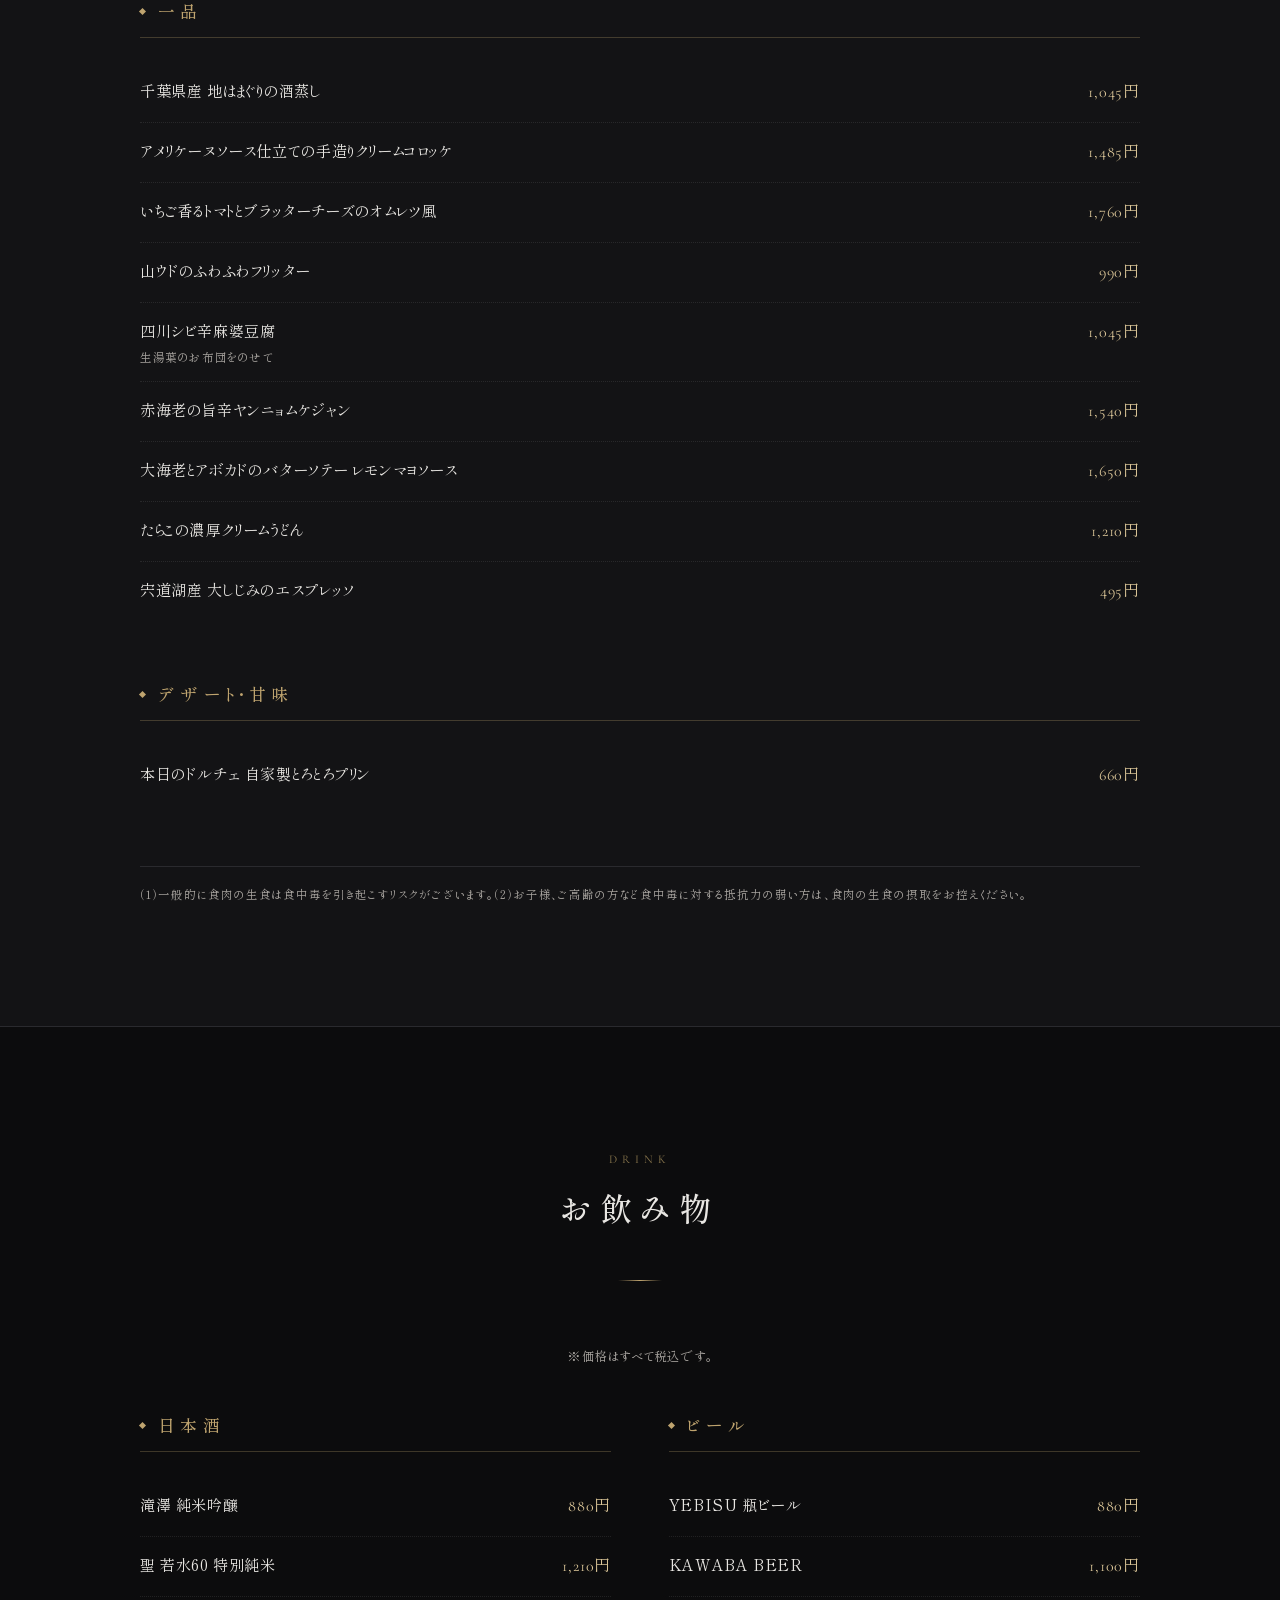
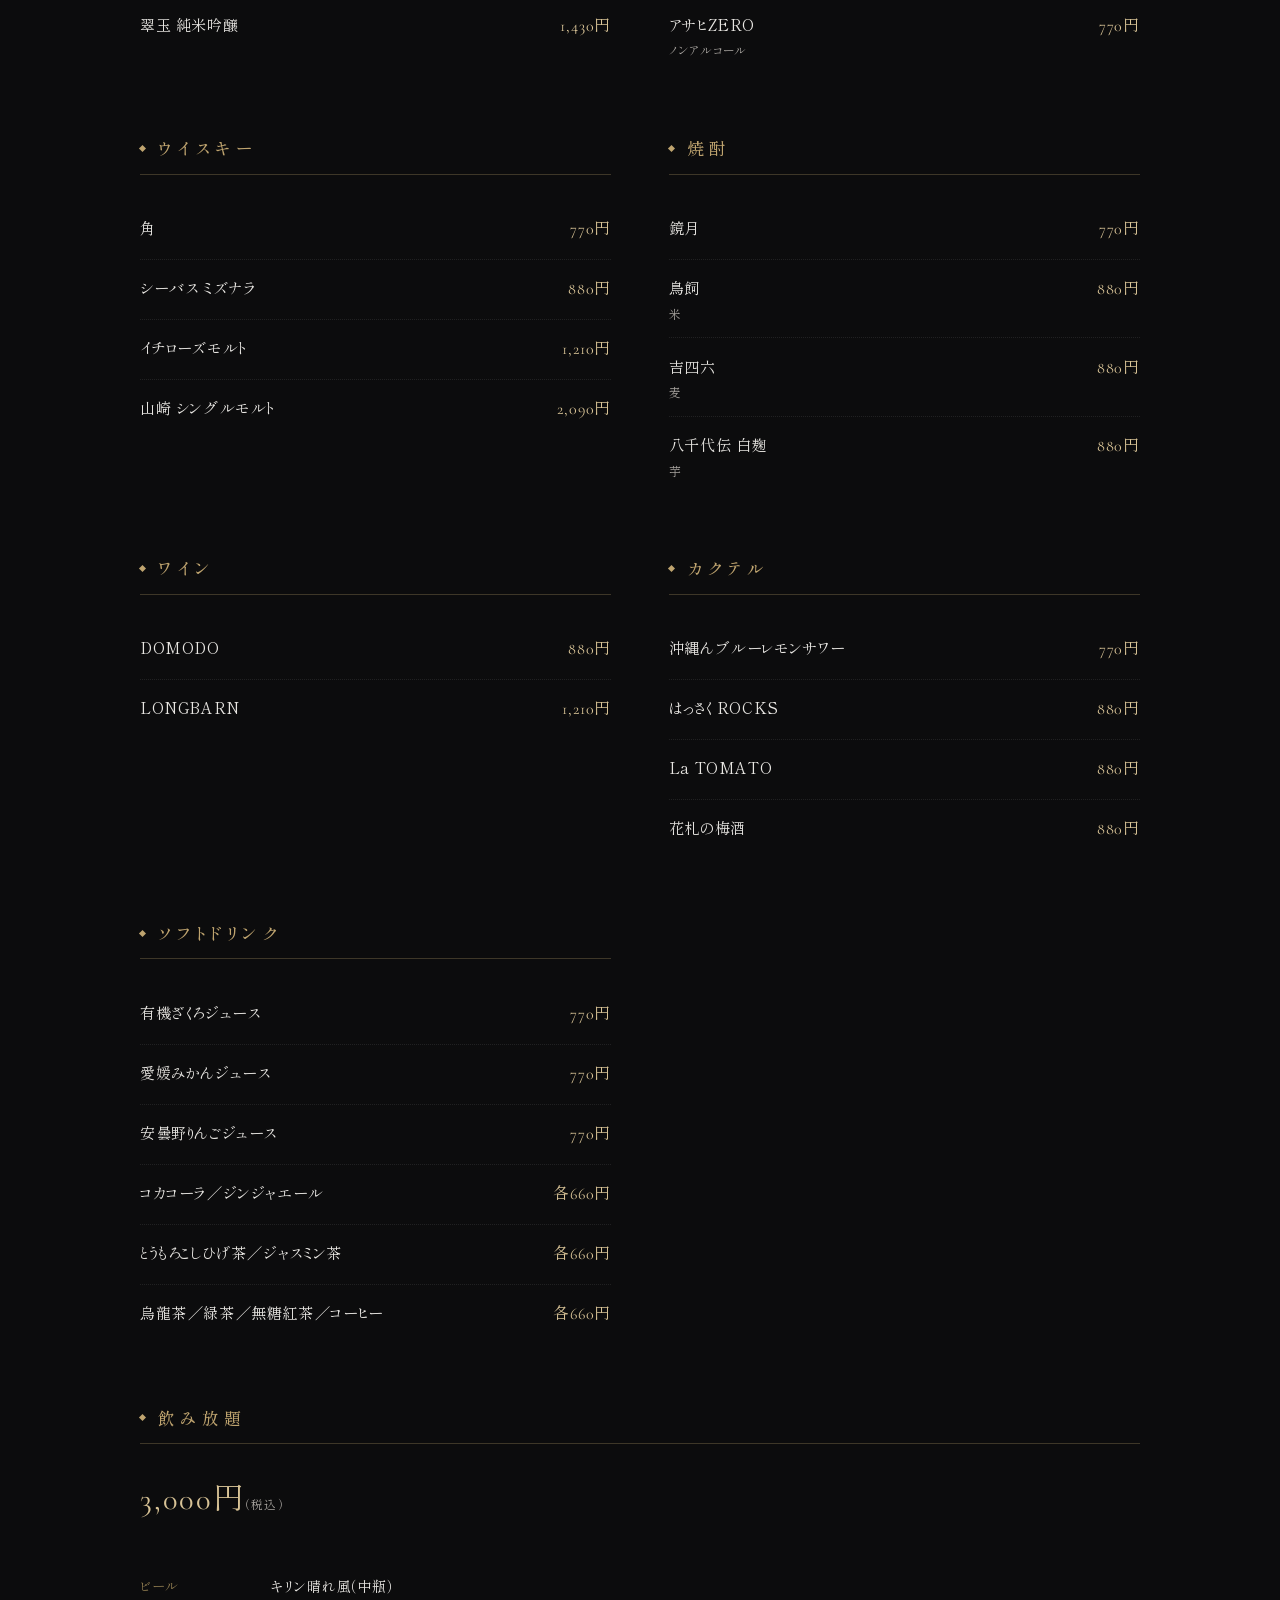
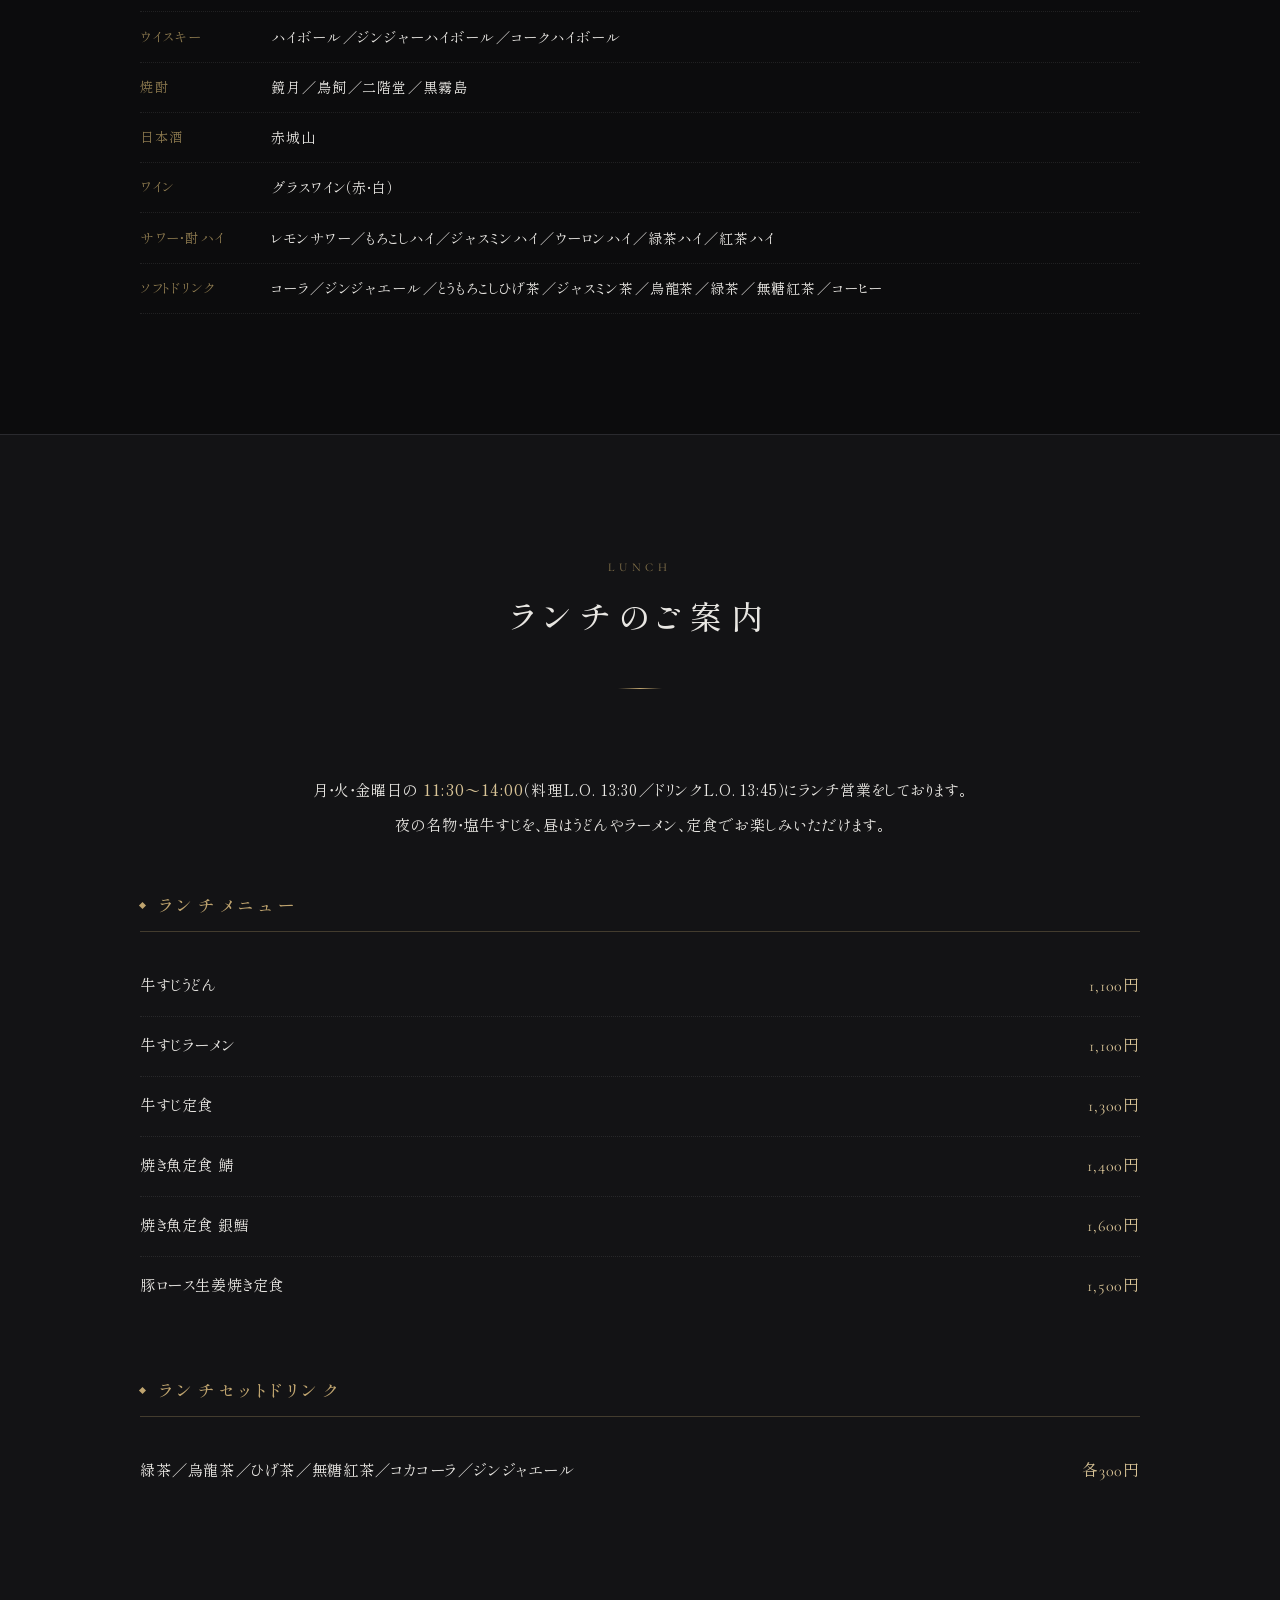
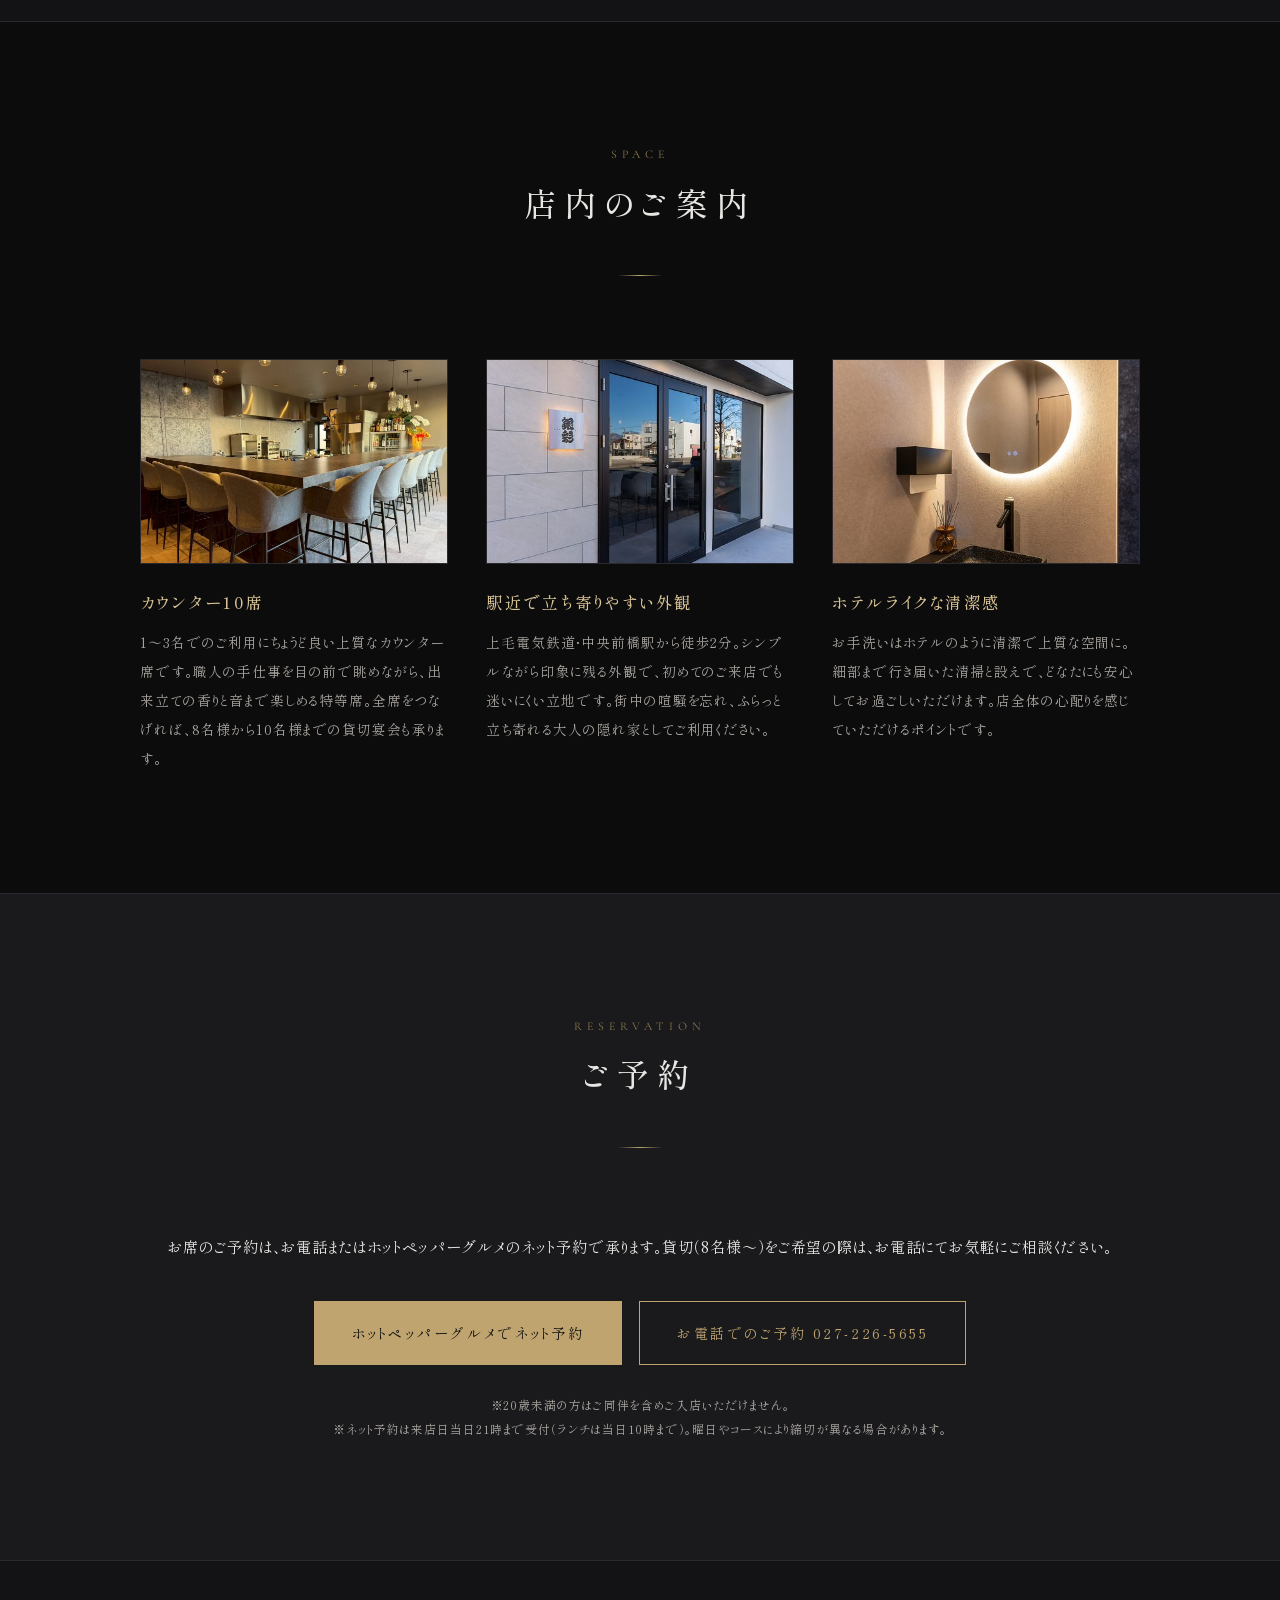
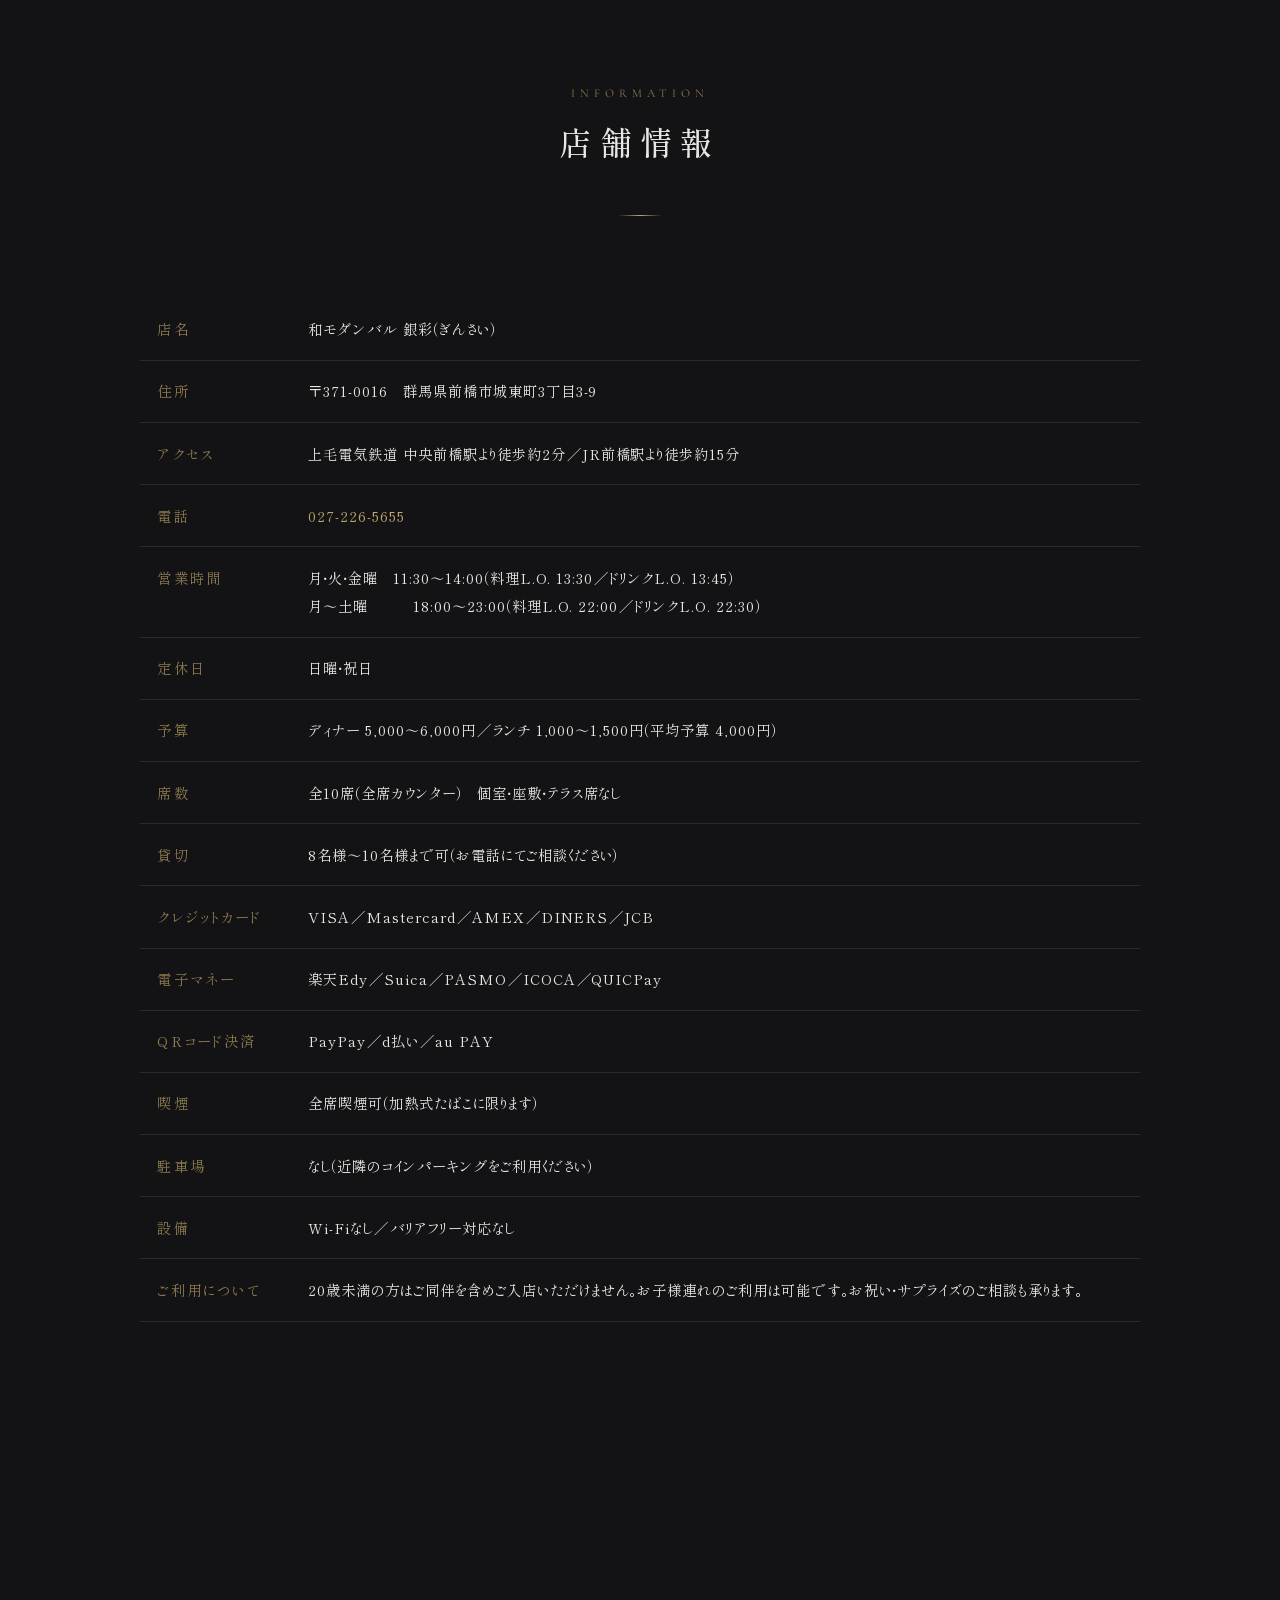
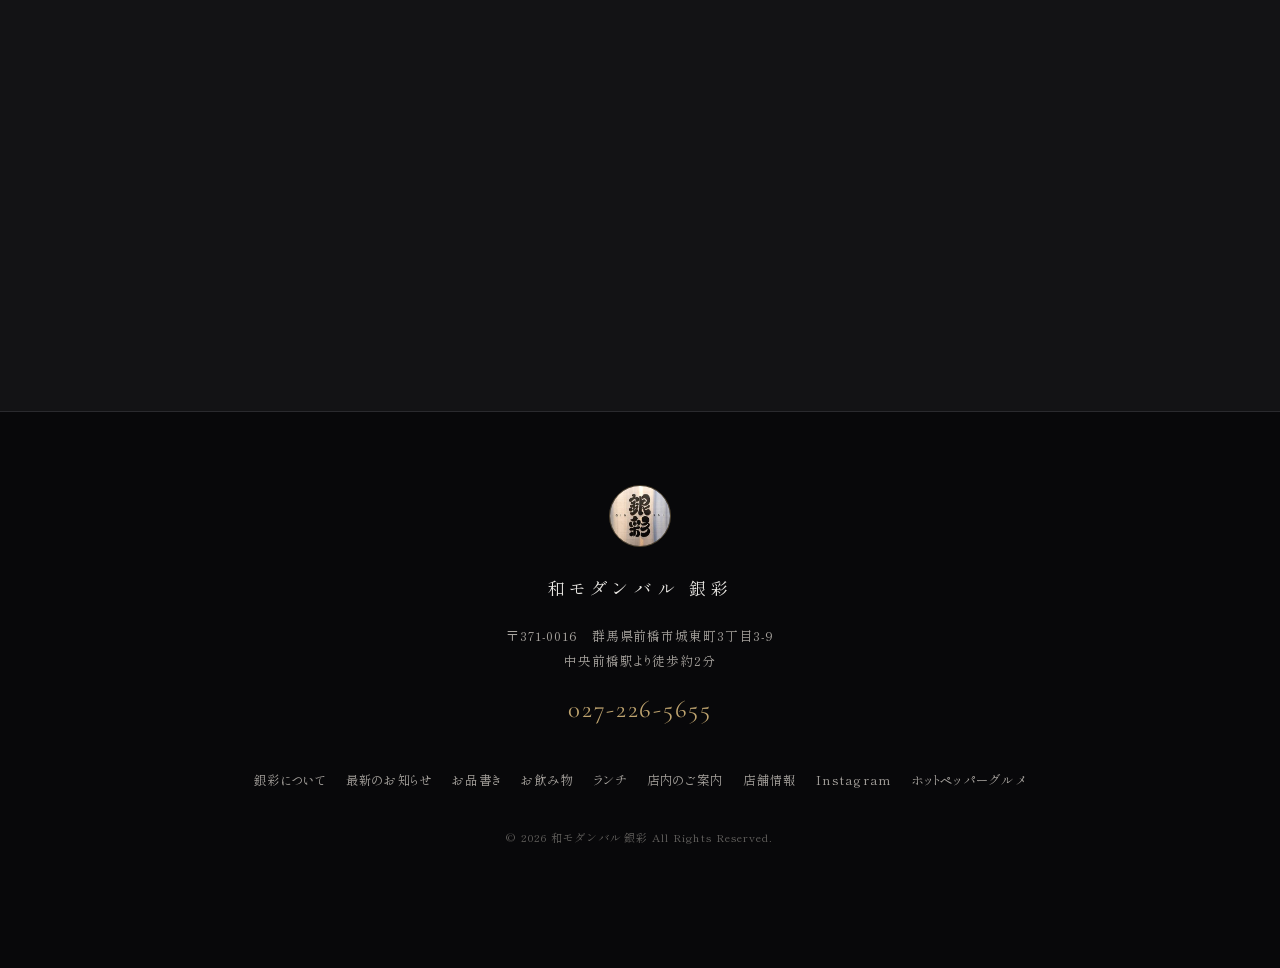
==== commit 0aa8e9c9: "スマホ表示：文節単位の改行制御と字間調整" ====
--- a/index.html
+++ b/index.html
@@ -150,7 +150,7 @@
   <p class="hero__scroll"><span>SCROLL</span></p>
 </div>
 
-<h1 class="page-h1">前橋・中央前橋駅から徒歩2分の居酒屋「和モダンバル銀彩」<br>カウンター10席だけの大人の隠れ家酒場</h1>
+<h1 class="page-h1"><span>前橋・中央前橋駅から徒歩2分の居酒屋</span><span>「和モダンバル銀彩」</span><span>カウンター10席だけの、</span><span>大人の隠れ家酒場</span></h1>
 
 <main id="main">
 
@@ -160,8 +160,7 @@
     <p class="section__en">Concept</p>
     <h2 class="section__title">静かに、旨いものを。</h2>
     <div class="lead">
-      <p>群馬県前橋市城東町、中央前橋駅から歩いて2分。<br>
-      大通りの喧騒からほんの少し外れた場所に、銀彩はあります。</p>
+      <p><span>群馬県前橋市城東町、</span><span>中央前橋駅から歩いて2分。</span><span>大通りの喧騒からほんの少し外れた場所に、</span><span>銀彩はあります。</span></p>
 
       <p>店内はグレーを基調とした落ち着いた設え。席はカウンター10席のみで、テーブル席も個室もありません。それは、料理をつくる音と香りを、いちばん近い距離でお届けしたいからです。目の前で仕上がる一皿を、出来立ての温度のまま召し上がっていただく。カウンターだけの店には、それができます。</p>
 
@@ -182,7 +181,7 @@
   <div class="section__inner">
     <p class="section__en">News</p>
     <h2 class="section__title">最新のお知らせ</h2>
-    <p class="sns__lead">季節のおすすめや本日の一皿、店内の様子は、公式Instagramでリアルタイムにお届けしています。</p>
+    <p class="sns__lead"><span>季節のおすすめや本日の一皿、</span><span>店内の様子は、</span><span>公式Instagramで</span><span>リアルタイムにお届けしています。</span></p>
     <div class="insta-feed">
       <behold-widget feed-id="MMP6fIWGSJ8IKI9bW2uQ"></behold-widget>
     </div>
@@ -401,7 +400,7 @@
   <div class="section__inner">
     <p class="section__en">Lunch</p>
     <h2 class="section__title">ランチのご案内</h2>
-    <p class="lunch__lead">月・火・金曜日の <strong>11:30〜14:00</strong>（料理L.O. 13:30／ドリンクL.O. 13:45）にランチ営業をしております。夜の名物・塩牛すじを、昼はうどんやラーメン、定食でお楽しみいただけます。</p>
+    <p class="lunch__lead"><span>月・火・金曜日の <strong>11:30〜14:00</strong></span><span>（料理L.O. 13:30／ドリンクL.O. 13:45）に</span><span>ランチ営業をしております。</span><span>夜の名物・塩牛すじを、</span><span>昼はうどんやラーメン、定食で</span><span>お楽しみいただけます。</span></p>
 
     <div class="menu-block">
       <h3 class="menu-block__head">ランチメニュー</h3>
@@ -463,7 +462,7 @@
   <div class="section__inner">
     <p class="section__en">Reservation</p>
     <h2 class="section__title">ご予約</h2>
-    <p class="reserve__lead">お席のご予約は、お電話またはホットペッパーグルメのネット予約で承ります。<br>貸切（8名様〜）をご希望の際は、お電話にてお気軽にご相談ください。</p>
+    <p class="reserve__lead"><span>お席のご予約は、</span><span>お電話または</span><span>ホットペッパーグルメのネット予約で</span><span>承ります。</span><span>貸切（8名様〜）をご希望の際は、</span><span>お電話にてお気軽にご相談ください。</span></p>
     <div class="reserve__btns">
       <a class="btn btn--gold" href="https://www.hotpepper.jp/strJ004509824/yoyaku/" target="_blank" rel="noopener">ホットペッパーグルメでネット予約</a>
       <a class="btn btn--line" href="tel:0272265655">お電話でのご予約 027-226-5655</a>
--- a/style.css
+++ b/style.css
@@ -192,6 +192,15 @@
 @keyframes scrollLine { 0%,100% { opacity: .25; } 50% { opacity: 1; } }
 @keyframes fadeUp { from { opacity: 0; transform: translateY(28px); } to { opacity: 1; transform: none; } }
 
+/* 文節単位で改行させる（日本語の泣き別れ防止） */
+.page-h1 span,
+.lead p:first-child span,
+.reserve__lead span,
+.sns__lead span,
+.lunch__lead span {
+  display: inline-block;
+}
+
 /* 視覚的に控えめなh1 */
 .page-h1 {
   max-width: 1000px; margin: 3.4em auto -1.4em;
@@ -502,7 +511,11 @@
 @media screen and (max-width: 820px) {
   :root { --header-h: 66px; }
 
-  body { font-size: 15px; line-height: 1.95; }
+  body { font-size: 15px; line-height: 1.9; letter-spacing: .02em; }
+
+  /* 本文は両端揃えにして右端のガタつきを抑える */
+  .lead p, .taste-item__text p, .space-card p { text-align: justify; }
+  .lead p:first-child { text-align: center; }
 
   .site-header__inner { padding: 13px 16px; gap: 12px; }
   .site-header.is-compact .site-header__inner { padding: 10px 16px; }
@@ -513,7 +526,12 @@
   .hero { height: 88svh; min-height: 480px; }
   .hero__vertical { font-size: clamp(.9rem, 1.95vh, 1.12rem); letter-spacing: .4em; }
 
-  .page-h1 { font-size: .76rem; margin: 2.6em auto -1em; line-height: 2; }
+  .page-h1 {
+    font-size: .72rem; margin: 2.6em auto -1em;
+    line-height: 1.95; letter-spacing: .06em; padding: 0 1.2em;
+  }
+  .lead p:first-child { font-size: .96rem; letter-spacing: .04em; line-height: 2.1; }
+  .reserve__lead, .sns__lead, .lunch__lead { letter-spacing: .03em; }
 
   .section { padding: 4.8em 1.3em; }
   .section__title { letter-spacing: .2em; margin-bottom: 2em; }
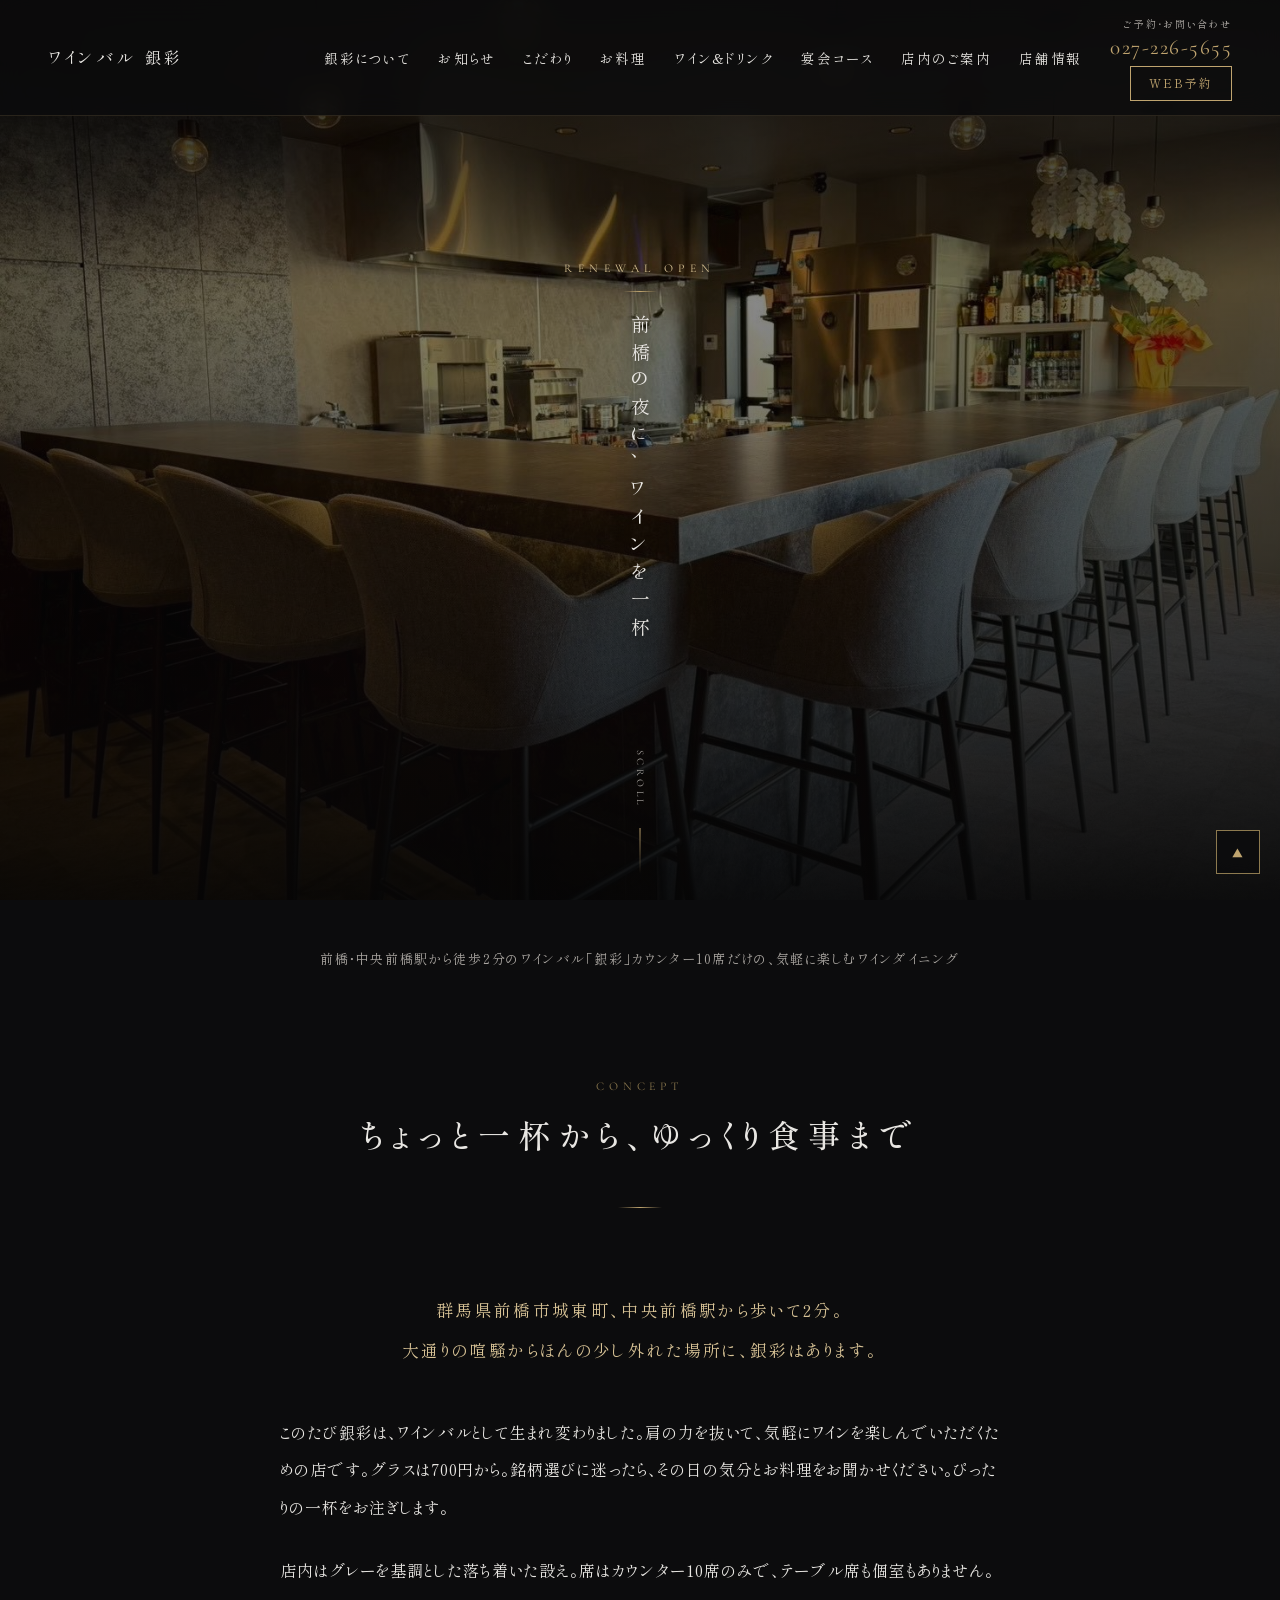
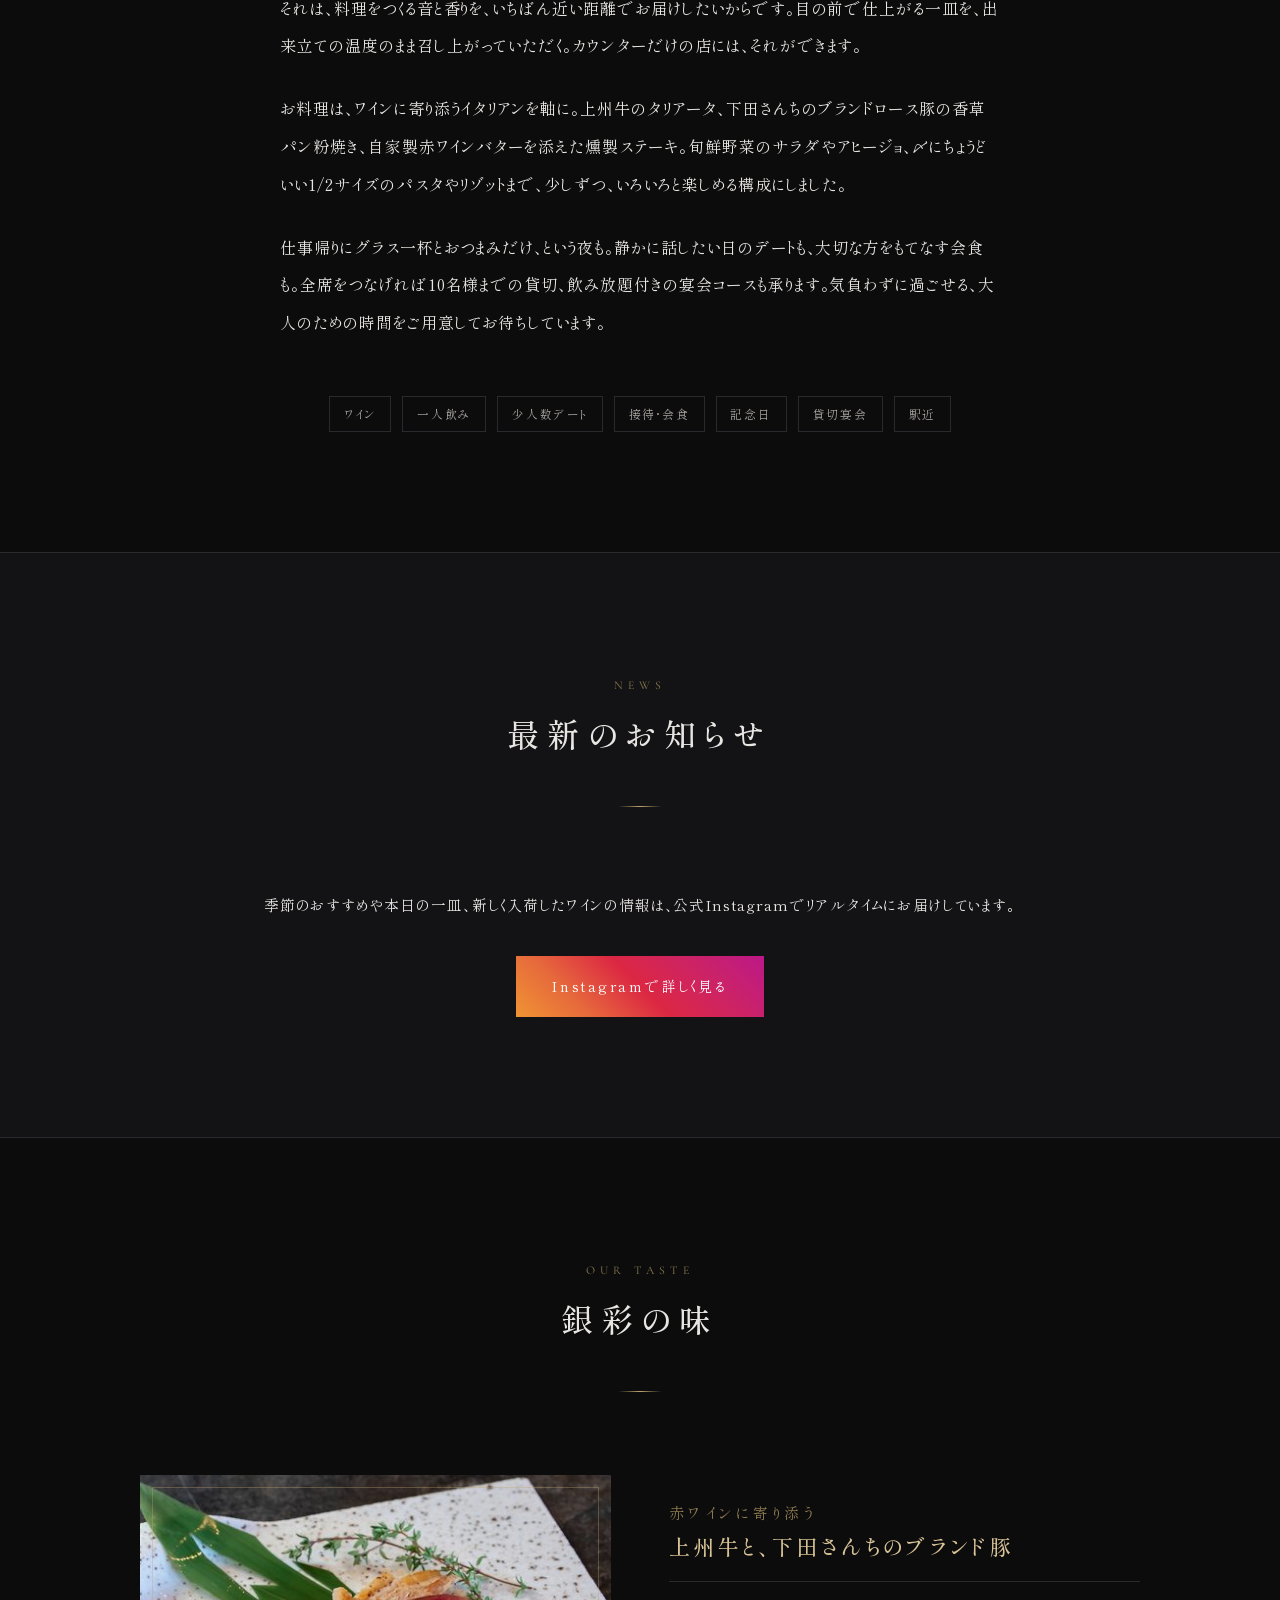
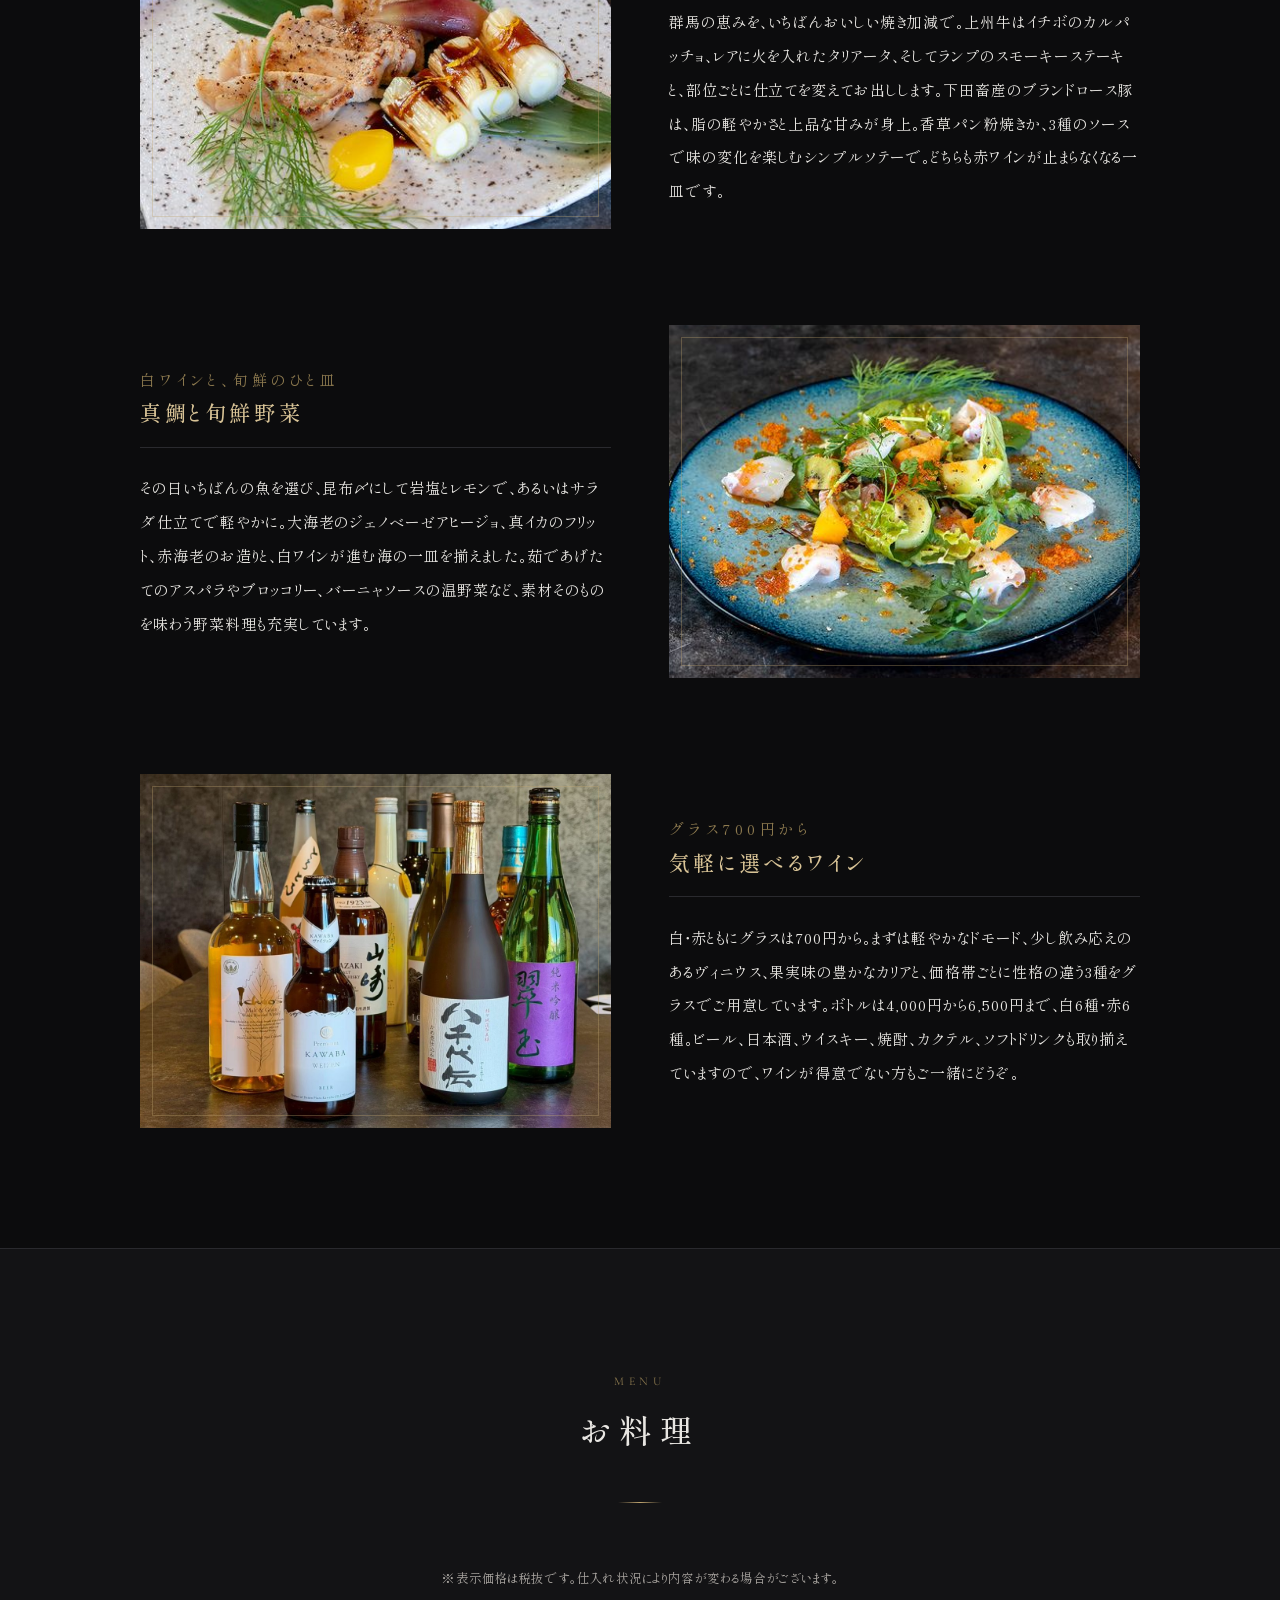
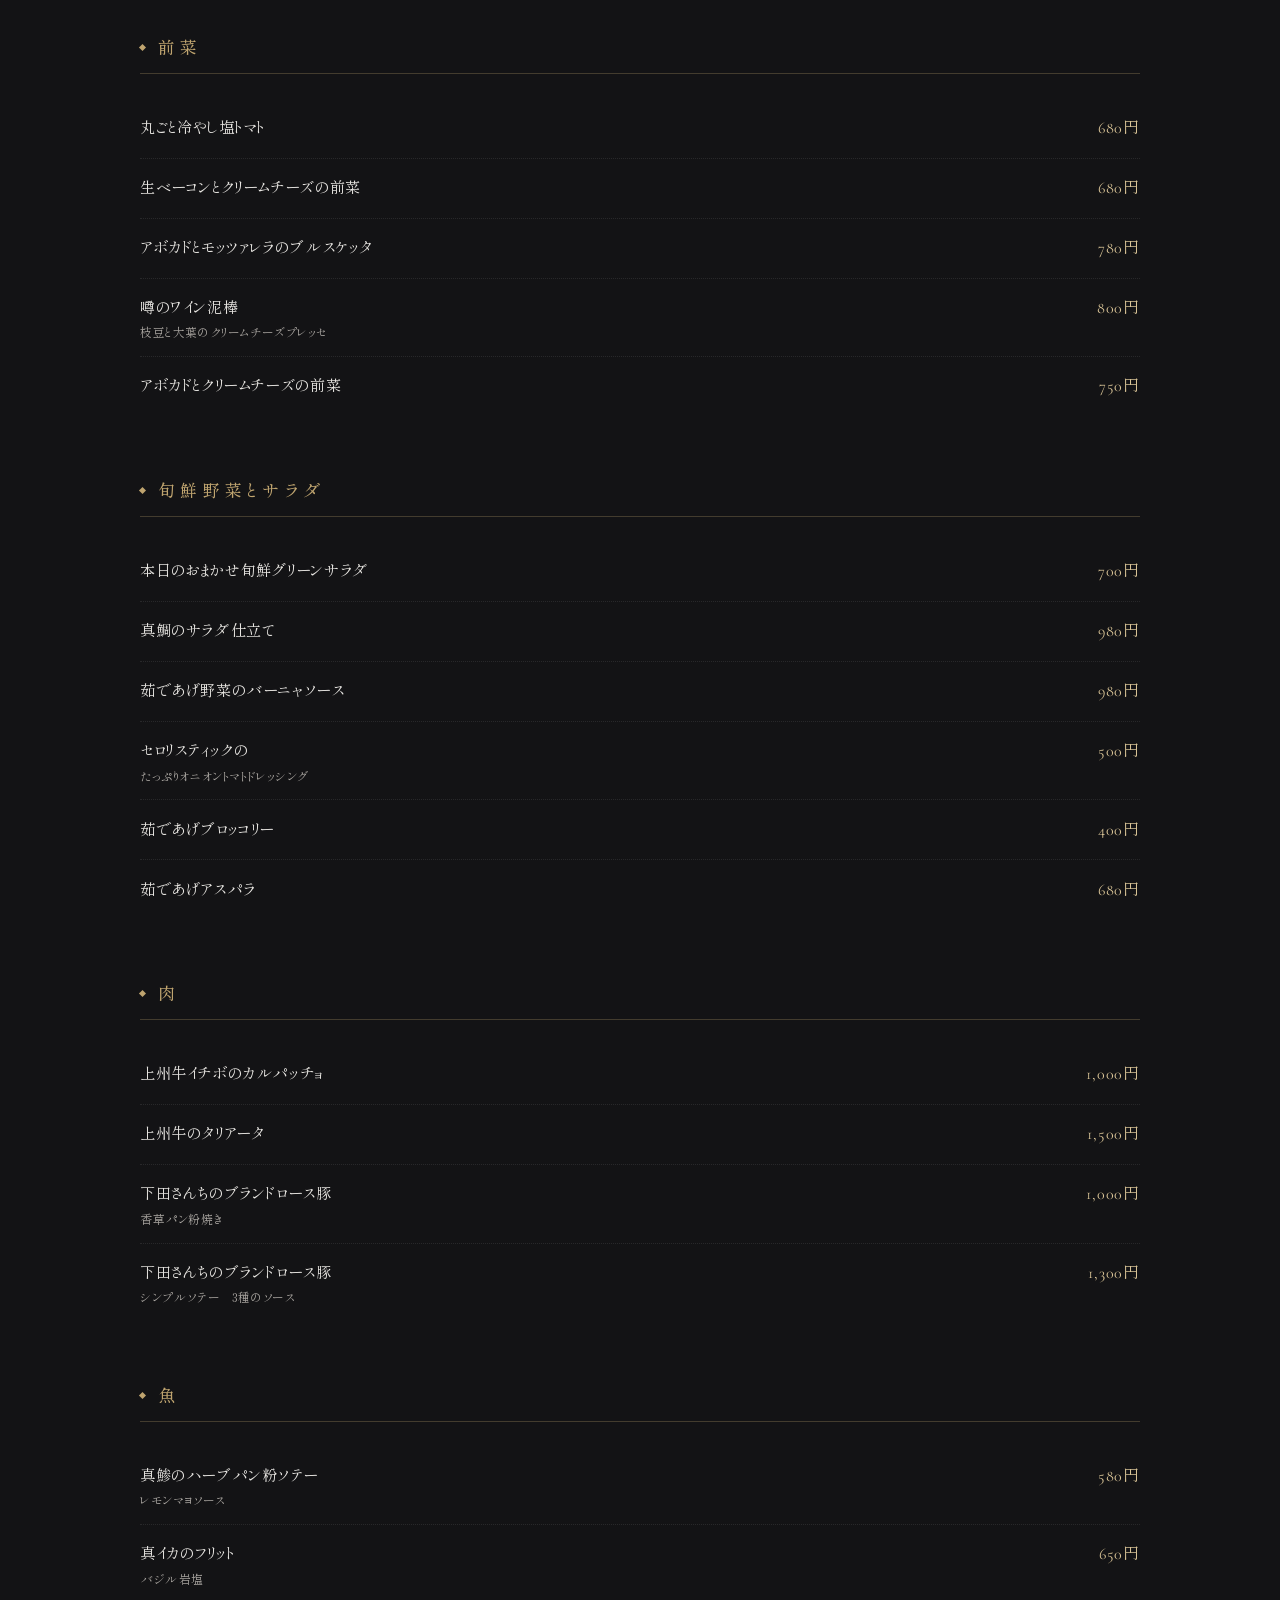
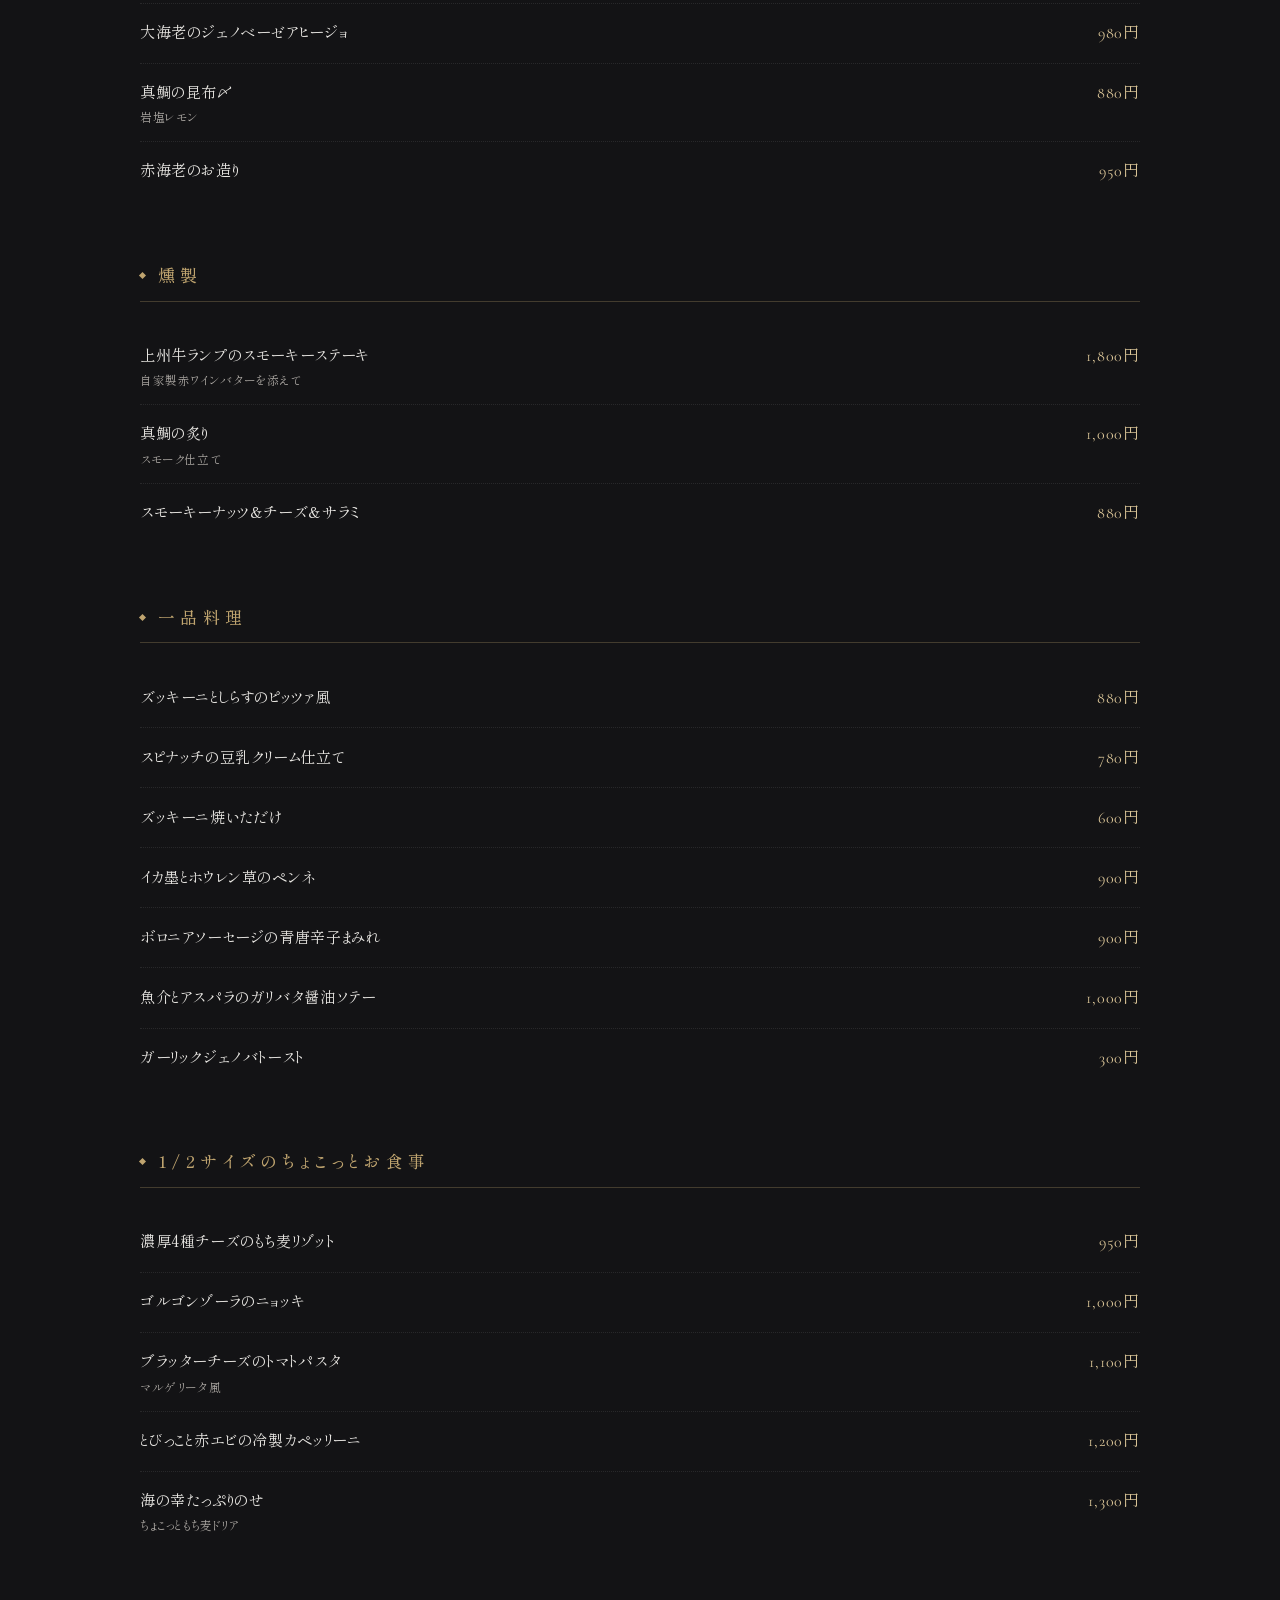
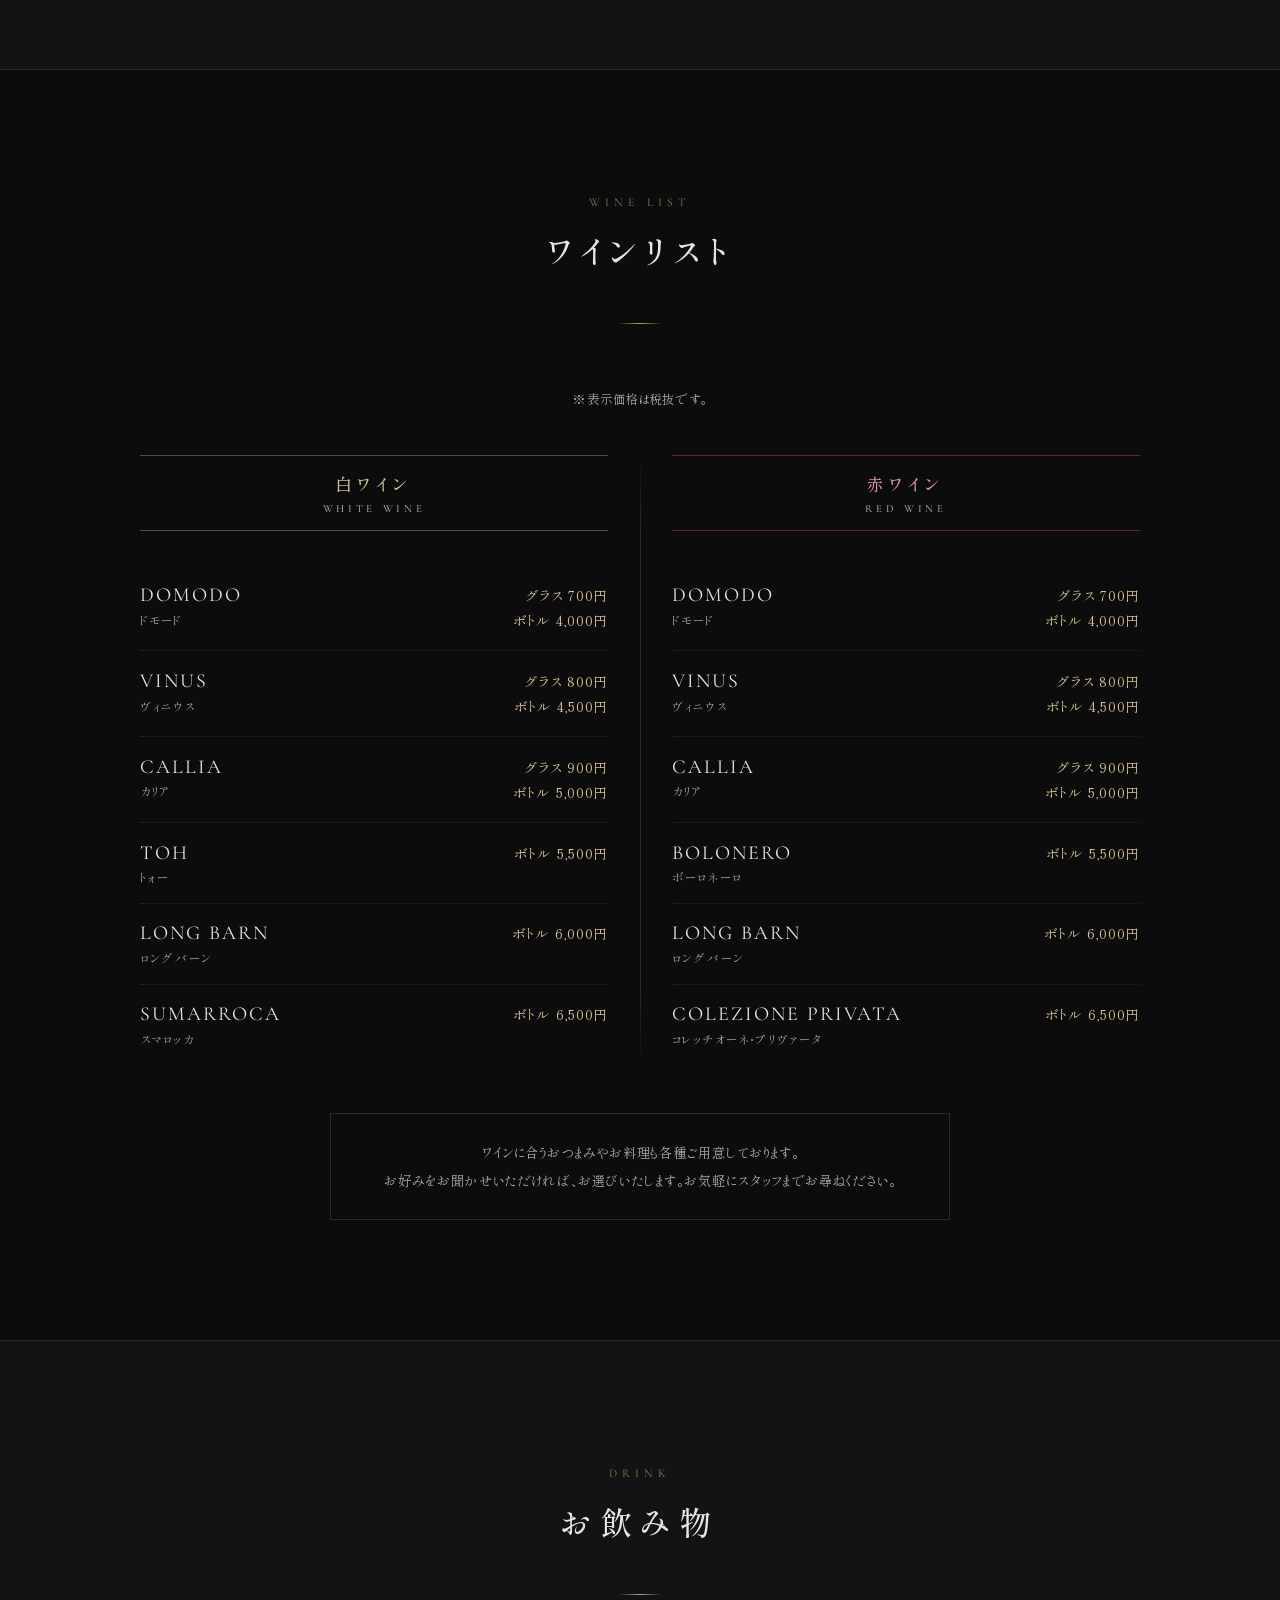
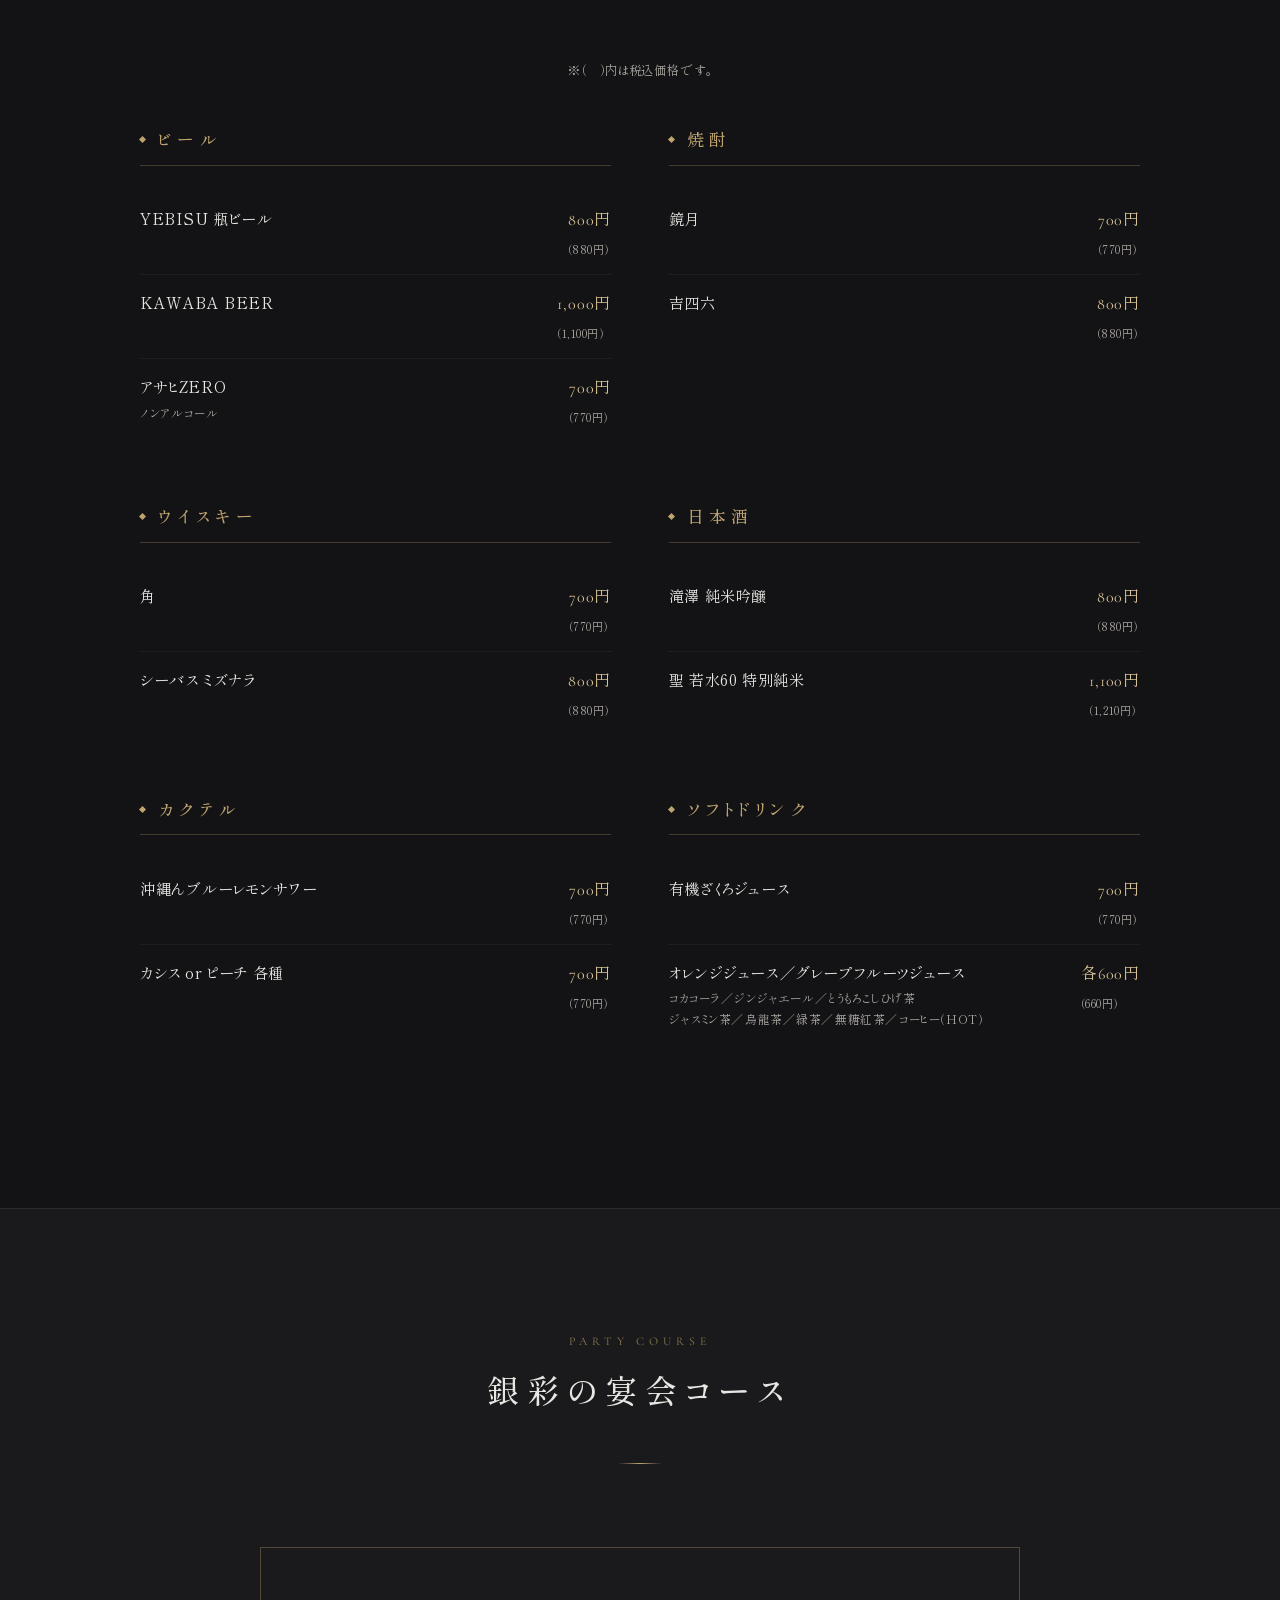
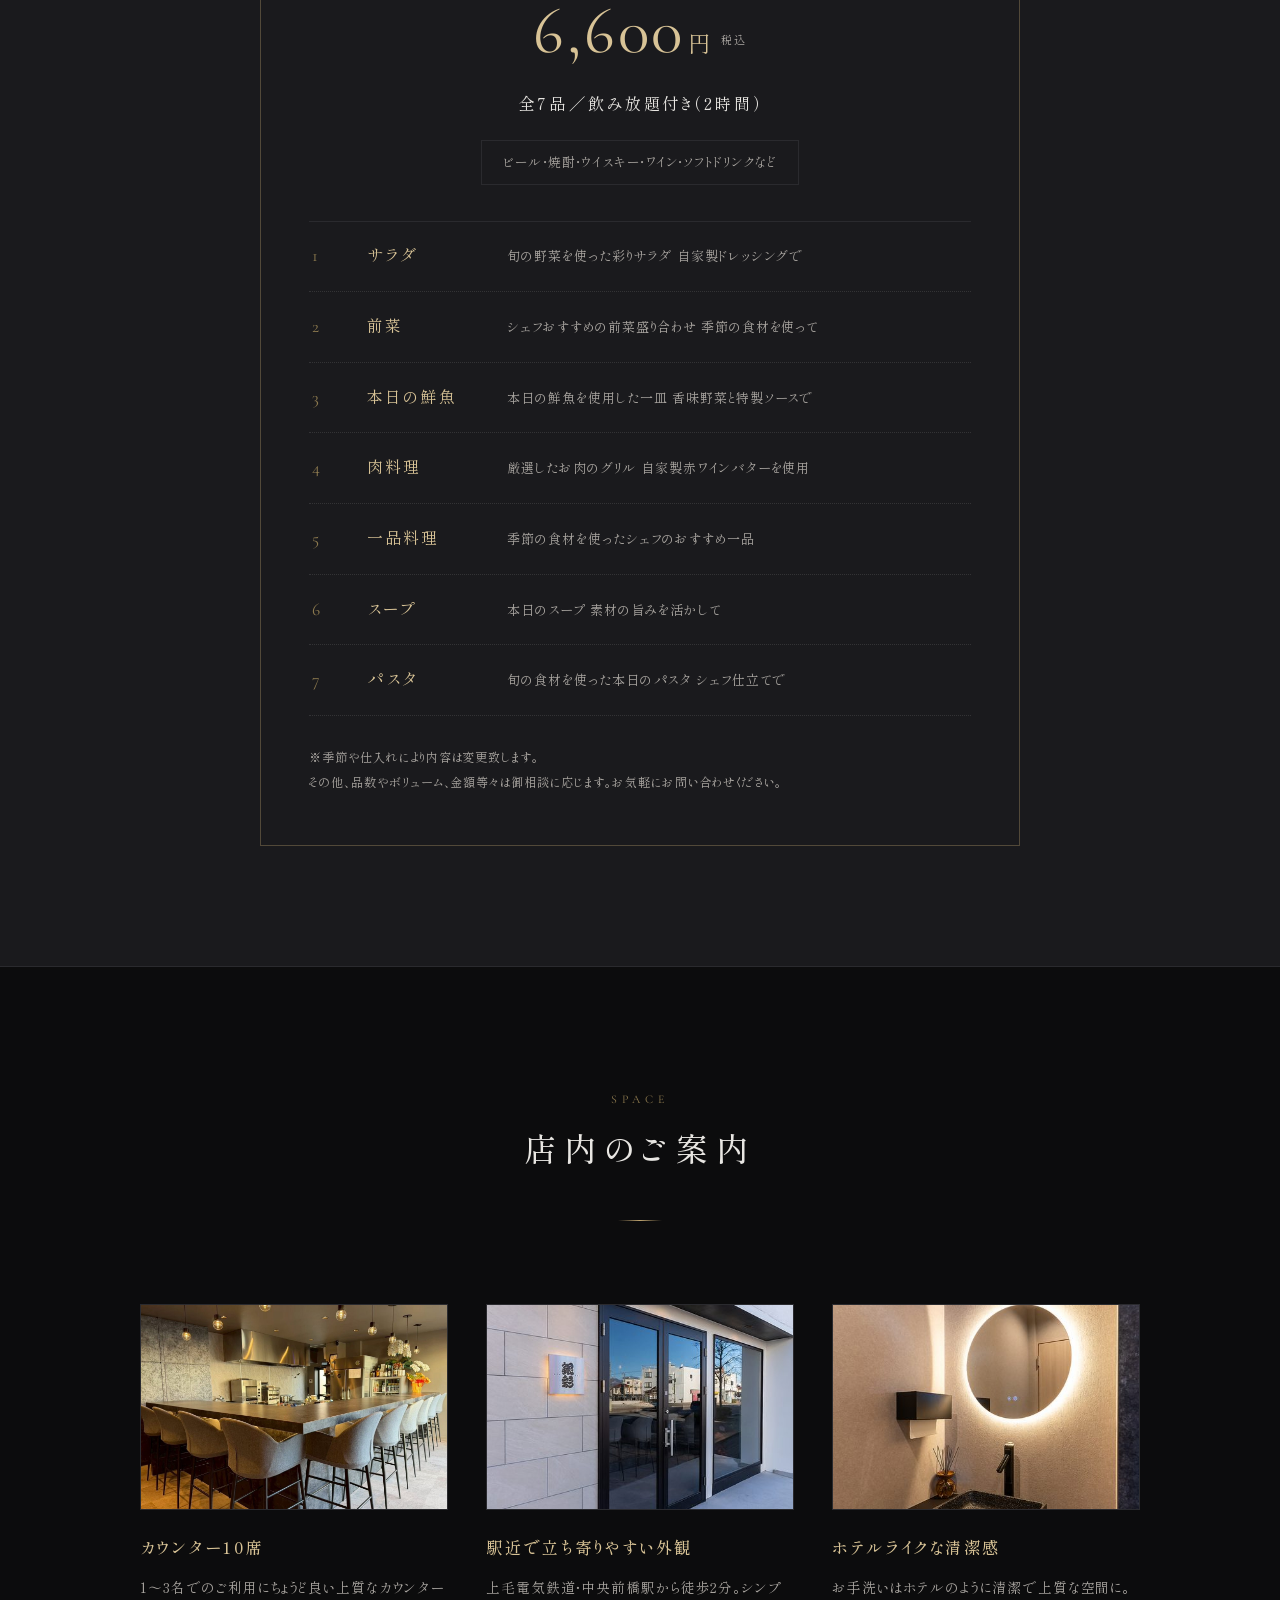
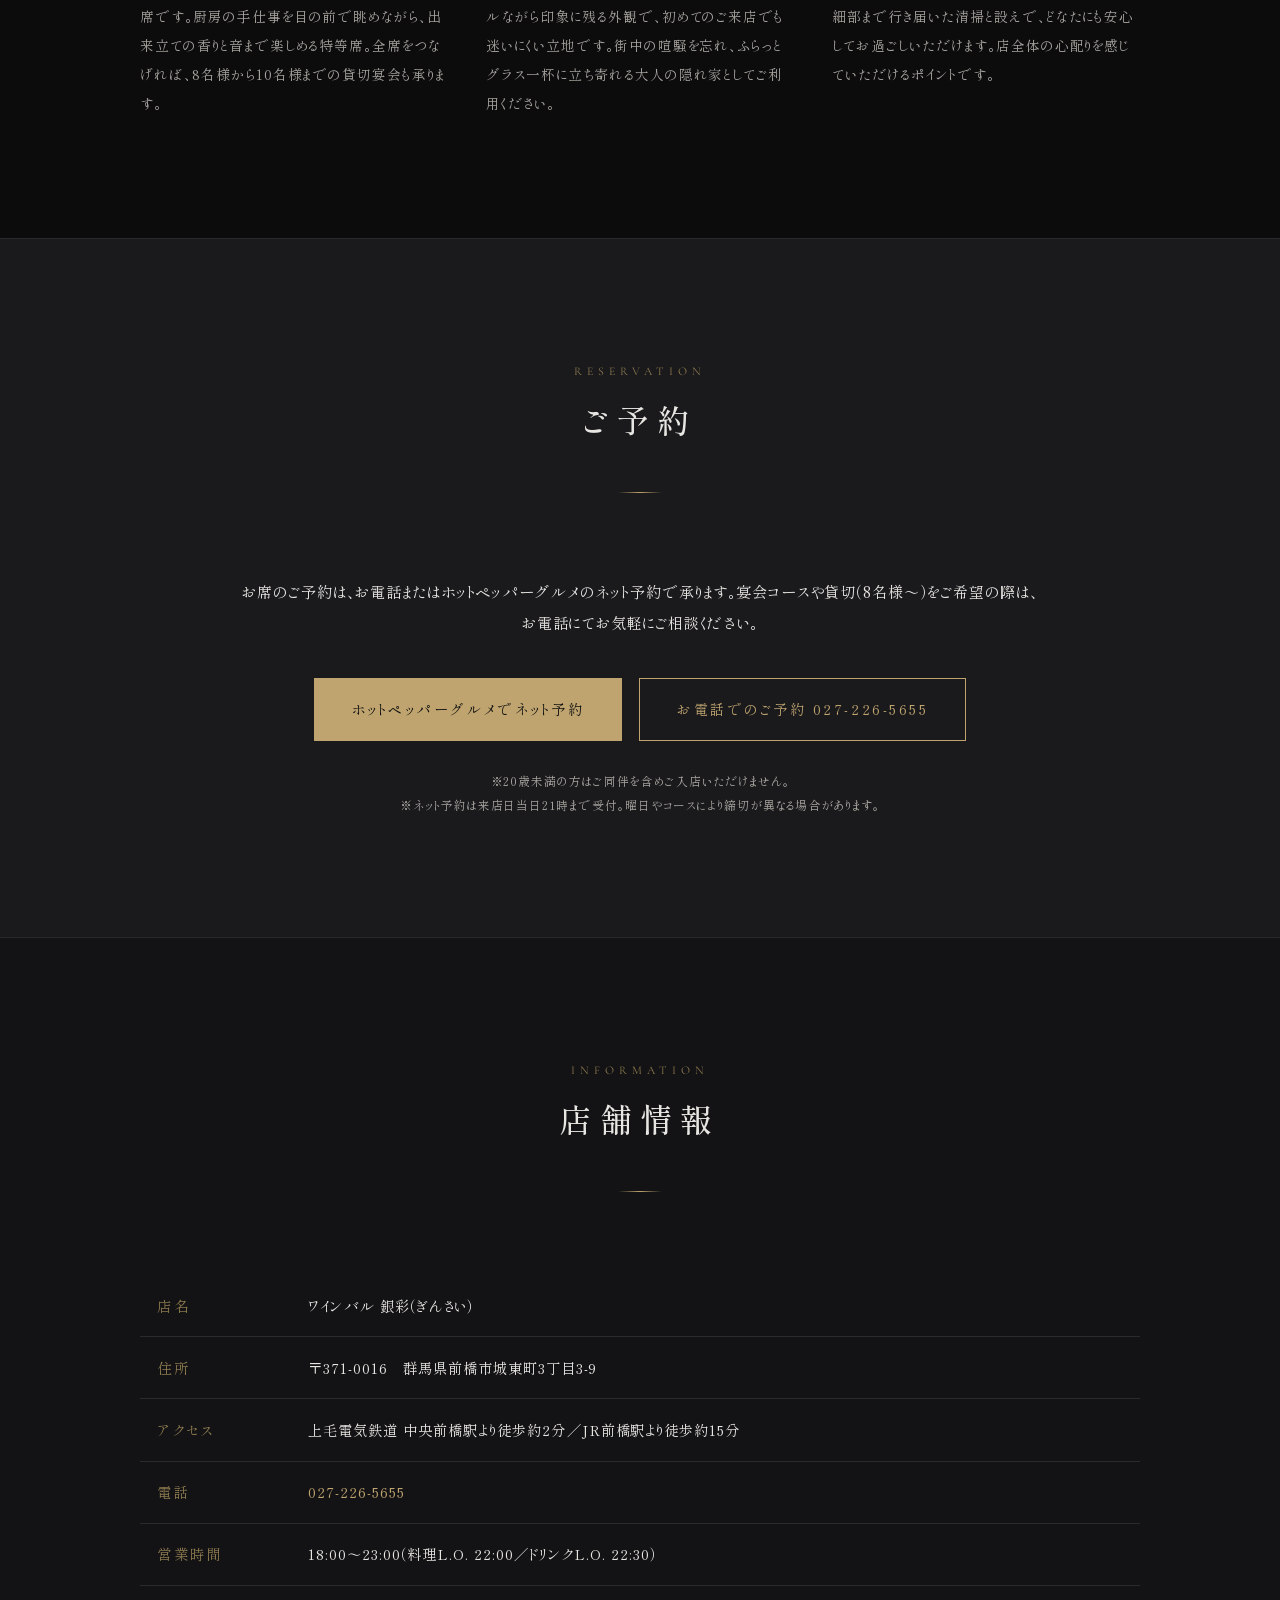
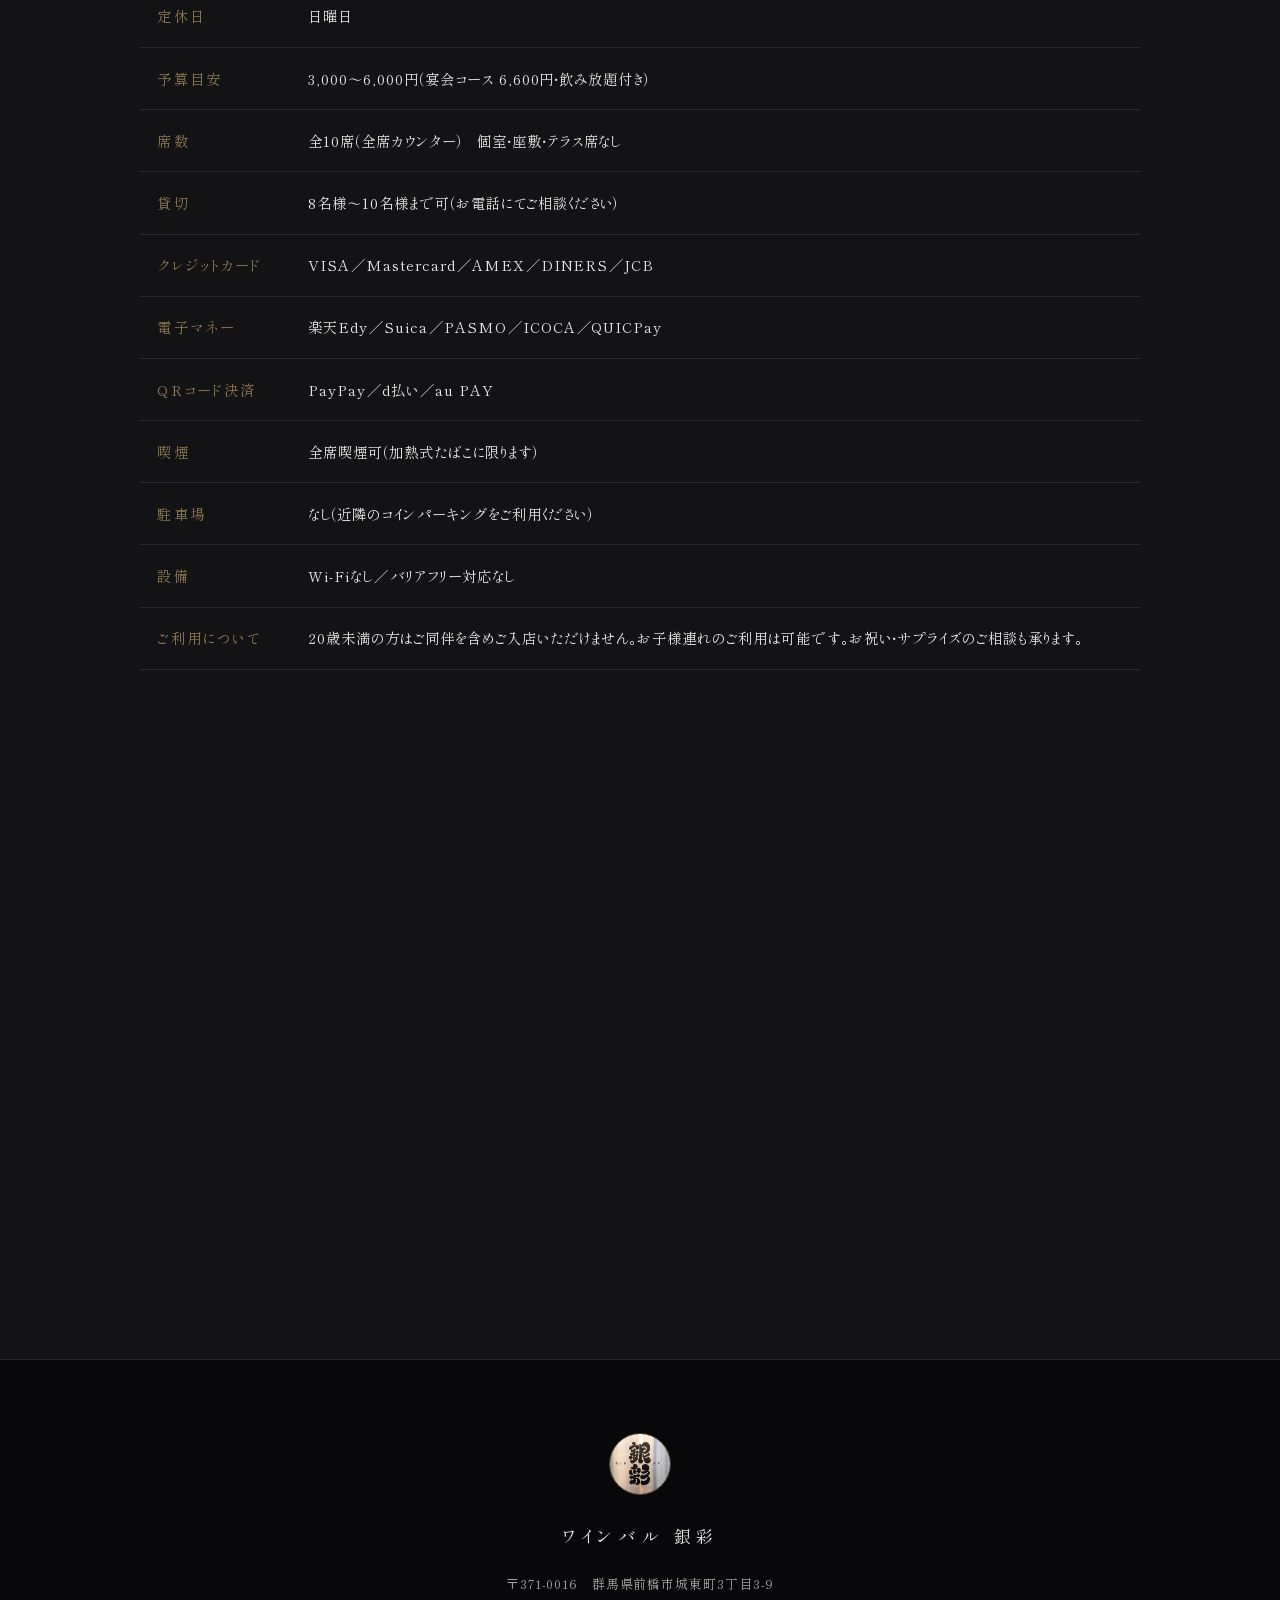
==== commit 6b5246ca: "リニューアル：ワインバルへ全面刷新（メニュー一新・ワインリスト/宴会コース追加・ランチ削除）" ====
--- a/index.html
+++ b/index.html
@@ -3,8 +3,8 @@
 <head>
 <meta charset="UTF-8">
 <meta name="viewport" content="width=device-width, initial-scale=1.0">
-<title>前橋の居酒屋「和モダンバル銀彩」｜中央前橋駅3分・カウンター10席の大人の隠れ家酒場</title>
-<meta name="description" content="群馬県前橋市城東町の居酒屋「銀彩」。中央前橋駅から徒歩2分、全席カウンター10席の隠れ家。名物のとろ旨塩牛すじ煮込みと群馬県産下田さん家のブランド豚ロース、日本酒・ワイン・ウイスキーを取り揃えています。ランチ営業あり。一人飲み・デート・接待・貸切に。">
+<title>前橋のワインバル「銀彩」｜中央前橋駅3分・カウンター10席のワインダイニング</title>
+<meta name="description" content="群馬県前橋市城東町のワインバル「銀彩」。中央前橋駅から徒歩2分、全席カウンター10席。グラス700円から楽しめるワインと、上州牛・下田さんちのブランド豚、燻製料理、旬鮮野菜のイタリアン。ちょっと一杯から、ゆっくりお食事まで。宴会コース6,600円（飲み放題付）。">
 <link rel="canonical" href="https://maebashi1.github.io/ginsai-website/">
 <meta name="format-detection" content="telephone=no">
 <meta name="theme-color" content="#0d0d0d">
@@ -12,9 +12,9 @@
 
 <!-- OGP -->
 <meta property="og:type" content="restaurant">
-<meta property="og:site_name" content="和モダンバル銀彩">
-<meta property="og:title" content="前橋の居酒屋「和モダンバル銀彩」｜中央前橋駅3分・大人の隠れ家酒場">
-<meta property="og:description" content="全席カウンター10席の隠れ家。名物・塩牛すじ煮込みと群馬県産ブランド豚ロース。一人飲みからデート、貸切まで。">
+<meta property="og:site_name" content="ワインバル銀彩">
+<meta property="og:title" content="前橋のワインバル「銀彩」｜中央前橋駅3分・カウンター10席のワインダイニング">
+<meta property="og:description" content="リニューアルオープン。グラス700円から楽しめるワインと、上州牛・下田さんちのブランド豚、燻製料理。ちょっと一杯から、ゆっくりお食事まで。">
 <meta property="og:image" content="https://maebashi1.github.io/ginsai-website/images/hero1.jpg">
 <meta property="og:url" content="https://maebashi1.github.io/ginsai-website/">
 <meta property="og:locale" content="ja_JP">
@@ -25,7 +25,7 @@
 
 <link rel="preconnect" href="https://fonts.googleapis.com">
 <link rel="preconnect" href="https://fonts.gstatic.com" crossorigin>
-<link href="https://fonts.googleapis.com/css2?family=Shippori+Mincho:wght@400;500;600&family=Cormorant+Garamond:wght@300;400&display=swap" rel="stylesheet">
+<link href="https://fonts.googleapis.com/css2?family=Shippori+Mincho:wght@400;500;600&amp;family=Cormorant+Garamond:wght@300;400&amp;display=swap" rel="stylesheet">
 <link rel="stylesheet" href="style.css">
 
 <script type="application/ld+json">
@@ -33,14 +33,14 @@
   "@context": "https://schema.org",
   "@type": "Restaurant",
   "@id": "https://maebashi1.github.io/ginsai-website/#restaurant",
-  "name": "和モダンバル銀彩",
+  "name": "ワインバル銀彩",
   "alternateName": "銀彩",
-  "description": "群馬県前橋市城東町にある全席カウンター10席の居酒屋。名物のとろ旨塩牛すじ煮込みと群馬県産下田さん家のブランド豚ロースが看板。中央前橋駅から徒歩2分。",
+  "description": "群馬県前橋市城東町にある全席カウンター10席のワインバル。グラス700円から楽しめるワインと、上州牛・下田さんちのブランド豚、燻製料理が看板。中央前橋駅から徒歩2分。",
   "url": "https://maebashi1.github.io/ginsai-website/",
   "telephone": "+81-27-226-5655",
   "image": [
     "https://maebashi1.github.io/ginsai-website/images/hero1.jpg",
-    "https://maebashi1.github.io/ginsai-website/images/gyusuzi.jpg",
+    "https://maebashi1.github.io/ginsai-website/images/oniku.jpg",
     "https://maebashi1.github.io/ginsai-website/images/tennnai.jpg"
   ],
   "logo": "https://maebashi1.github.io/ginsai-website/images/ginsai-logo.jpg",
@@ -57,8 +57,8 @@
     "latitude": 36.392378,
     "longitude": 139.071591
   },
-  "servesCuisine": ["居酒屋", "創作料理", "和食"],
-  "priceRange": "￥1,000～￥6,000",
+  "servesCuisine": ["ワインバー", "イタリアン", "ビストロ", "洋食"],
+  "priceRange": "￥3,000～￥7,000",
   "currenciesAccepted": "JPY",
   "paymentAccepted": "現金, クレジットカード（VISA・Mastercard・AMEX・DINERS・JCB）, 電子マネー（楽天Edy・Suica・PASMO・ICOCA・QUICPay）, QRコード決済（PayPay・d払い・au PAY）",
   "acceptsReservations": "https://www.hotpepper.jp/strJ004509824/yoyaku/",
@@ -66,12 +66,6 @@
   "smokingAllowed": true,
   "hasMenu": "https://maebashi1.github.io/ginsai-website/#menu",
   "openingHoursSpecification": [
-    {
-      "@type": "OpeningHoursSpecification",
-      "dayOfWeek": ["Monday", "Tuesday", "Friday"],
-      "opens": "11:30",
-      "closes": "14:00"
-    },
     {
       "@type": "OpeningHoursSpecification",
       "dayOfWeek": ["Monday", "Tuesday", "Wednesday", "Thursday", "Friday", "Saturday"],
@@ -94,16 +88,16 @@
 <header class="site-header" id="siteHeader">
   <div class="site-header__inner">
     <a class="site-header__logo" href="#top">
-      <span>和モダンバル 銀彩</span>
+      <span>ワインバル 銀彩</span>
     </a>
     <nav class="gnav" aria-label="メインメニュー">
       <ul>
         <li><a href="#concept">銀彩について</a></li>
         <li><a href="#sns">お知らせ</a></li>
         <li><a href="#taste">こだわり</a></li>
-        <li><a href="#menu">お品書き</a></li>
-        <li><a href="#drink">お飲み物</a></li>
-        <li><a href="#lunch">ランチ</a></li>
+        <li><a href="#menu">お料理</a></li>
+        <li><a href="#wine">ワイン＆ドリンク</a></li>
+        <li><a href="#course">宴会コース</a></li>
         <li><a href="#space">店内のご案内</a></li>
         <li><a href="#info">店舗情報</a></li>
       </ul>
@@ -126,9 +120,9 @@
       <li><a href="#concept">銀彩について</a></li>
       <li><a href="#sns">最新のお知らせ</a></li>
       <li><a href="#taste">こだわり</a></li>
-      <li><a href="#menu">お品書き</a></li>
-      <li><a href="#drink">お飲み物</a></li>
-      <li><a href="#lunch">ランチ</a></li>
+      <li><a href="#menu">お料理</a></li>
+      <li><a href="#wine">ワイン＆ドリンク</a></li>
+      <li><a href="#course">宴会コース</a></li>
       <li><a href="#space">店内のご案内</a></li>
       <li><a href="#info">店舗情報</a></li>
       <li><a href="https://www.instagram.com/ginsai2265655" target="_blank" rel="noopener">Instagram</a></li>
@@ -145,12 +139,13 @@
   </div>
   <div class="hero__veil"></div>
   <div class="hero__body">
-    <p class="hero__vertical">上質を味わう、大人の隠れ家</p>
+    <p class="hero__renewal">Renewal Open</p>
+    <p class="hero__vertical">前橋の夜に、ワインを一杯</p>
   </div>
   <p class="hero__scroll"><span>SCROLL</span></p>
 </div>
 
-<h1 class="page-h1"><span>前橋・中央前橋駅から徒歩2分の居酒屋</span><span>「和モダンバル銀彩」</span><span>カウンター10席だけの、</span><span>大人の隠れ家酒場</span></h1>
+<h1 class="page-h1"><span>前橋・中央前橋駅から徒歩2分のワインバル</span><span>「銀彩」</span><span>カウンター10席だけの、</span><span>気軽に楽しむワインダイニング</span></h1>
 
 <main id="main">
 
@@ -158,20 +153,20 @@
 <section class="section section--concept" id="concept">
   <div class="section__inner">
     <p class="section__en">Concept</p>
-    <h2 class="section__title">静かに、旨いものを。</h2>
+    <h2 class="section__title">ちょっと一杯から、ゆっくり食事まで</h2>
     <div class="lead">
       <p><span>群馬県前橋市城東町、</span><span>中央前橋駅から歩いて2分。</span><span>大通りの喧騒からほんの少し外れた場所に、</span><span>銀彩はあります。</span></p>
 
+      <p>このたび銀彩は、ワインバルとして生まれ変わりました。肩の力を抜いて、気軽にワインを楽しんでいただくための店です。グラスは700円から。銘柄選びに迷ったら、その日の気分とお料理をお聞かせください。ぴったりの一杯をお注ぎします。</p>
+
       <p>店内はグレーを基調とした落ち着いた設え。席はカウンター10席のみで、テーブル席も個室もありません。それは、料理をつくる音と香りを、いちばん近い距離でお届けしたいからです。目の前で仕上がる一皿を、出来立ての温度のまま召し上がっていただく。カウンターだけの店には、それができます。</p>
 
-      <p>お出しするのは、和の技法を土台にした創作料理です。名物の「とろ旨 塩牛すじ煮込み」は、コンソメスープでじっくりと炊き上げた透明感のある一皿。群馬県産・下田さん家のブランド豚ロースは、脂の軽やかさと上品な甘みが際立つ、当店の看板です。お造りやカルパッチョ、西京みそ漬け焼きまで、その日いちばんの素材を選んでお出ししています。</p>
-
-      <p>お酒は、日本酒からワイン、ウイスキー、焼酎、カクテルまで。料理の旨みを引き立てる味付けが多いため、どのお酒とも気持ちよく合います。しっかり飲みたい夜も、軽く一杯だけの夜も、どうぞ気負わずに。</p>
-
-      <p>仕事帰りの一人飲み、静かに話したい日のデート、大切な方をもてなす会食。全席をつなげれば10名様までの貸切も承ります。肩肘を張らずに過ごせる、大人のための時間をご用意してお待ちしています。</p>
+      <p>お料理は、ワインに寄り添うイタリアンを軸に。上州牛のタリアータ、下田さんちのブランドロース豚の香草パン粉焼き、自家製赤ワインバターを添えた燻製ステーキ。旬鮮野菜のサラダやアヒージョ、〆にちょうどいい1/2サイズのパスタやリゾットまで、少しずつ、いろいろと楽しめる構成にしました。</p>
+
+      <p>仕事帰りにグラス一杯とおつまみだけ、という夜も。静かに話したい日のデートも、大切な方をもてなす会食も。全席をつなげれば10名様までの貸切、飲み放題付きの宴会コースも承ります。気負わずに過ごせる、大人のための時間をご用意してお待ちしています。</p>
     </div>
     <ul class="concept__tags">
-      <li>一人飲み</li><li>少人数デート</li><li>接待・会食</li><li>記念日</li><li>貸切宴会</li><li>駅近</li>
+      <li>ワイン</li><li>一人飲み</li><li>少人数デート</li><li>接待・会食</li><li>記念日</li><li>貸切宴会</li><li>駅近</li>
     </ul>
   </div>
 </section>
@@ -181,7 +176,7 @@
   <div class="section__inner">
     <p class="section__en">News</p>
     <h2 class="section__title">最新のお知らせ</h2>
-    <p class="sns__lead"><span>季節のおすすめや本日の一皿、</span><span>店内の様子は、</span><span>公式Instagramで</span><span>リアルタイムにお届けしています。</span></p>
+    <p class="sns__lead"><span>季節のおすすめや本日の一皿、</span><span>新しく入荷したワインの情報は、</span><span>公式Instagramで</span><span>リアルタイムにお届けしています。</span></p>
     <div class="insta-feed">
       <behold-widget feed-id="MMP6fIWGSJ8IKI9bW2uQ"></behold-widget>
     </div>
@@ -197,228 +192,274 @@
 
     <div class="taste-item">
       <div class="taste-item__img">
-        <img src="images/gyusuzi.jpg" alt="とろ旨 塩牛すじ煮込み" width="480" height="480" loading="lazy" decoding="async">
+        <!-- 差し替え候補：上州牛のタリアータ／スモーキーステーキの写真があればこちらへ -->
+        <img src="images/oniku.jpg" alt="下田さんちのブランドロース豚のシンプルソテー" width="480" height="480" loading="lazy" decoding="async">
       </div>
       <div class="taste-item__text">
-        <p class="taste-item__sub">透き通る旨み</p>
-        <h3>とろ旨 塩牛すじ煮込み</h3>
-        <p>透明感のあるスープが印象的な、塩ベースの牛すじ煮込みです。コンソメスープでじっくりと炊き上げた牛すじは、口の中でほろりとほどける柔らかさ。あっさりとしていながら、噛むほどに味わいが深くなります。ご飯にもうどんにもよく合う一皿です。従来のこってりとした煮込みとは一線を画す、軽やかで後を引く味に仕上げました。</p>
+        <p class="taste-item__sub">赤ワインに寄り添う</p>
+        <h3>上州牛と、下田さんちのブランド豚</h3>
+        <p>群馬の恵みを、いちばんおいしい焼き加減で。上州牛はイチボのカルパッチョ、レアに火を入れたタリアータ、そしてランプのスモーキーステーキと、部位ごとに仕立てを変えてお出しします。下田畜産のブランドロース豚は、脂の軽やかさと上品な甘みが身上。香草パン粉焼きか、3種のソースで味の変化を楽しむシンプルソテーで。どちらも赤ワインが止まらなくなる一皿です。</p>
       </div>
     </div>
 
     <div class="taste-item taste-item--rev">
       <div class="taste-item__img">
-        <img src="images/oniku.jpg" alt="群馬県産 下田さん家のブランド豚ロースのグリル" width="480" height="480" loading="lazy" decoding="async">
+        <img src="images/P049122745_480.jpg" alt="真鯛のサラダ仕立て 旬の魚介と野菜を使った一皿" width="480" height="480" loading="lazy" decoding="async">
       </div>
       <div class="taste-item__text">
-        <p class="taste-item__sub">豚の極みを堪能</p>
-        <h3>下田さん家のブランド豚ロース</h3>
-        <p>群馬・下田畜産のブランド豚を贅沢に使い、丁寧にグリルした看板メニューです。ひと口で感じる柔らかな食感と、脂の軽やかで上品な旨み。まさに「豚の極み」と呼ぶにふさわしい一皿です。脂が重くならず、ジューシーでありながら後味はすっきり。噛むほどに甘みと香ばしさが広がります。</p>
+        <p class="taste-item__sub">白ワインと、旬鮮のひと皿</p>
+        <h3>真鯛と旬鮮野菜</h3>
+        <p>その日いちばんの魚を選び、昆布〆にして岩塩とレモンで、あるいはサラダ仕立てで軽やかに。大海老のジェノベーゼアヒージョ、真イカのフリット、赤海老のお造りと、白ワインが進む海の一皿を揃えました。茹であげたてのアスパラやブロッコリー、バーニャソースの温野菜など、素材そのものを味わう野菜料理も充実しています。</p>
       </div>
     </div>
 
     <div class="taste-item">
       <div class="taste-item__img">
-        <img src="images/sake.jpg" alt="翠玉 純米吟醸、八千代伝、山崎、イチローズモルト、KAWABA BEERなど豊富なお酒のラインナップ" width="1200" height="900" loading="lazy" decoding="async">
+        <!-- 差し替え候補：ワインボトルの写真が撮れたらこちらへ -->
+        <img src="images/sake.jpg" alt="銀彩のお酒のラインナップ" width="1200" height="900" loading="lazy" decoding="async">
       </div>
       <div class="taste-item__text">
-        <p class="taste-item__sub">料理と寄り添う一杯</p>
-        <h3>豊富なお酒のラインナップ</h3>
-        <p>ビール、ワイン、焼酎、ウイスキー、日本酒、カクテルまで幅広くご用意しています。日本酒は滝澤 純米吟醸、聖 若水60 特別純米、翠玉 純米吟醸。ウイスキーは角から山崎シングルモルトまで。料理の旨みを引き立てる味付けが多いため、どんなお酒とも好相性です。しっかり飲みたい日にも、軽く一杯楽しみたい時にも寄り添うラインナップです。</p>
-      </div>
-    </div>
-  </div>
-</section>
-
-<!-- ===== お品書き ===== -->
+        <p class="taste-item__sub">グラス700円から</p>
+        <h3>気軽に選べるワイン</h3>
+        <p>白・赤ともにグラスは700円から。まずは軽やかなドモード、少し飲み応えのあるヴィニウス、果実味の豊かなカリアと、価格帯ごとに性格の違う3種をグラスでご用意しています。ボトルは4,000円から6,500円まで、白6種・赤6種。ビール、日本酒、ウイスキー、焼酎、カクテル、ソフトドリンクも取り揃えていますので、ワインが得意でない方もご一緒にどうぞ。</p>
+      </div>
+    </div>
+  </div>
+</section>
+
+<!-- ===== お料理 ===== -->
 <section class="section section--menu" id="menu">
   <div class="section__inner">
     <p class="section__en">Menu</p>
-    <h2 class="section__title">お品書き</h2>
-    <p class="section__note">※価格はすべて税込です。仕入れ状況により内容が変わる場合がございます。</p>
+    <h2 class="section__title">お料理</h2>
+    <p class="section__note">※表示価格は税抜です。仕入れ状況により内容が変わる場合がございます。</p>
 
     <div class="menu-block">
-      <h3 class="menu-block__head">お造り</h3>
+      <h3 class="menu-block__head">前菜</h3>
       <dl class="menu-list">
-        <div><dt>赤海老のお造り</dt><dd>990円</dd></div>
-        <div><dt>鮮魚の盛り合わせ<span>※各種単品でも承ります 800円〜</span></dt><dd>2,750円</dd></div>
+        <div><dt>丸ごと冷やし塩トマト</dt><dd>680円</dd></div>
+        <div><dt>生ベーコンとクリームチーズの前菜</dt><dd>680円</dd></div>
+        <div><dt>アボカドとモッツァレラのブルスケッタ</dt><dd>780円</dd></div>
+        <div><dt>噂のワイン泥棒<span>枝豆と大葉のクリームチーズプレッセ</span></dt><dd>800円</dd></div>
+        <div><dt>アボカドとクリームチーズの前菜</dt><dd>750円</dd></div>
       </dl>
     </div>
 
     <div class="menu-block">
-      <h3 class="menu-block__head">前菜・サラダ</h3>
+      <h3 class="menu-block__head">旬鮮野菜とサラダ</h3>
       <dl class="menu-list">
-        <div><dt>真鯛と旬果 とびっこのカルパッチョ<span>オリジナルバルサミコドレッシング</span></dt><dd>1,485円</dd></div>
-        <div><dt>ブラッターチーズとフルーツトマトのカプレーゼ風<span>いちじくジャムを添えて</span></dt><dd>1,815円</dd></div>
-        <div><dt>春菊のおつまみナムル</dt><dd>880円</dd></div>
-        <div><dt>生ハムと旬果 高原野菜とハーブのサラダ<span>自家製トマトドレッシング</span></dt><dd>1,320円</dd></div>
-        <div><dt>豚しゃぶの香味温野菜サラダ<span>麻辣つけダレ</span></dt><dd>1,650円</dd></div>
+        <div><dt>本日のおまかせ旬鮮グリーンサラダ</dt><dd>700円</dd></div>
+        <div><dt>真鯛のサラダ仕立て</dt><dd>980円</dd></div>
+        <div><dt>茹であげ野菜のバーニャソース</dt><dd>980円</dd></div>
+        <div><dt>セロリスティックの<span>たっぷりオニオントマトドレッシング</span></dt><dd>500円</dd></div>
+        <div><dt>茹であげブロッコリー</dt><dd>400円</dd></div>
+        <div><dt>茹であげアスパラ</dt><dd>680円</dd></div>
       </dl>
     </div>
 
     <div class="menu-block">
-      <h3 class="menu-block__head">魚介・お魚料理</h3>
+      <h3 class="menu-block__head">肉</h3>
       <dl class="menu-list">
-        <div><dt>丸ごとトマトと海の恵のグラタン</dt><dd>1,650円</dd></div>
-        <div><dt>メカジキのポワレ<span>ガーリックバター醤油</span></dt><dd>1,430円</dd></div>
-        <div><dt>銀だらの自家製西京みそ漬け焼き<span>柚子の香り包み</span></dt><dd>1,595円</dd></div>
+        <div><dt>上州牛イチボのカルパッチョ</dt><dd>1,000円</dd></div>
+        <div><dt>上州牛のタリアータ</dt><dd>1,500円</dd></div>
+        <div><dt>下田さんちのブランドロース豚<span>香草パン粉焼き</span></dt><dd>1,000円</dd></div>
+        <div><dt>下田さんちのブランドロース豚<span>シンプルソテー　3種のソース</span></dt><dd>1,300円</dd></div>
       </dl>
     </div>
 
     <div class="menu-block">
-      <h3 class="menu-block__head">肉料理</h3>
+      <h3 class="menu-block__head">魚</h3>
       <dl class="menu-list">
-        <div><dt>とろ旨 塩牛すじ煮込み<span>コンソメスープでじっくり煮込んで</span></dt><dd>1,485円</dd></div>
-        <div><dt>群馬県産下田さん家のブランド豚ロースのグリル<span>脂の極み</span></dt><dd>1,980円</dd></div>
-        <div><dt>和牛とアボカドのおつまみユッケ</dt><dd>2,145円</dd></div>
-        <div><dt>豚ロースのねぎ間串焼き<span>すき焼き風ソースをかけて</span></dt><dd>1,430円</dd></div>
-        <div><dt>和牛のたたき<span>焼きアボカドと山葵だし醤油のディップ風ソース</span></dt><dd>1,650円</dd></div>
+        <div><dt>真鯵のハーブパン粉ソテー<span>レモンマヨソース</span></dt><dd>580円</dd></div>
+        <div><dt>真イカのフリット<span>バジル岩塩</span></dt><dd>650円</dd></div>
+        <div><dt>大海老のジェノベーゼアヒージョ</dt><dd>980円</dd></div>
+        <div><dt>真鯛の昆布〆<span>岩塩レモン</span></dt><dd>880円</dd></div>
+        <div><dt>赤海老のお造り</dt><dd>950円</dd></div>
       </dl>
     </div>
 
     <div class="menu-block">
-      <h3 class="menu-block__head">一品</h3>
+      <h3 class="menu-block__head">燻製</h3>
       <dl class="menu-list">
-        <div><dt>千葉県産 地はまぐりの酒蒸し</dt><dd>1,045円</dd></div>
-        <div><dt>アメリケーヌソース仕立ての手造りクリームコロッケ</dt><dd>1,485円</dd></div>
-        <div><dt>いちご香るトマトとブラッターチーズのオムレツ風</dt><dd>1,760円</dd></div>
-        <div><dt>山ウドのふわふわフリッター</dt><dd>990円</dd></div>
-        <div><dt>四川シビ辛麻婆豆腐<span>生湯葉のお布団をのせて</span></dt><dd>1,045円</dd></div>
-        <div><dt>赤海老の旨辛ヤンニョムケジャン</dt><dd>1,540円</dd></div>
-        <div><dt>大海老とアボカドのバターソテー レモンマヨソース</dt><dd>1,650円</dd></div>
-        <div><dt>たらこの濃厚クリームうどん</dt><dd>1,210円</dd></div>
-        <div><dt>宍道湖産 大しじみのエスプレッソ</dt><dd>495円</dd></div>
+        <div><dt>上州牛ランプのスモーキーステーキ<span>自家製赤ワインバターを添えて</span></dt><dd>1,800円</dd></div>
+        <div><dt>真鯛の炙り<span>スモーク仕立て</span></dt><dd>1,000円</dd></div>
+        <div><dt>スモーキーナッツ＆チーズ＆サラミ</dt><dd>880円</dd></div>
       </dl>
     </div>
 
     <div class="menu-block">
-      <h3 class="menu-block__head">デザート・甘味</h3>
+      <h3 class="menu-block__head">一品料理</h3>
       <dl class="menu-list">
-        <div><dt>本日のドルチェ 自家製とろとろプリン</dt><dd>660円</dd></div>
+        <div><dt>ズッキーニとしらすのピッツァ風</dt><dd>880円</dd></div>
+        <div><dt>スピナッチの豆乳クリーム仕立て</dt><dd>780円</dd></div>
+        <div><dt>ズッキーニ焼いただけ</dt><dd>600円</dd></div>
+        <div><dt>イカ墨とホウレン草のペンネ</dt><dd>900円</dd></div>
+        <div><dt>ボロニアソーセージの青唐辛子まみれ</dt><dd>900円</dd></div>
+        <div><dt>魚介とアスパラのガリバタ醤油ソテー</dt><dd>1,000円</dd></div>
+        <div><dt>ガーリックジェノバトースト</dt><dd>300円</dd></div>
       </dl>
     </div>
 
-    <p class="menu-caution">（1）一般的に食肉の生食は食中毒を引き起こすリスクがございます。（2）お子様、ご高齢の方など食中毒に対する抵抗力の弱い方は、食肉の生食の摂取をお控えください。</p>
-  </div>
-</section>
-
-<!-- ===== お飲み物 ===== -->
+    <div class="menu-block">
+      <h3 class="menu-block__head">1/2サイズのちょこっとお食事</h3>
+      <dl class="menu-list">
+        <div><dt>濃厚4種チーズのもち麦リゾット</dt><dd>950円</dd></div>
+        <div><dt>ゴルゴンゾーラのニョッキ</dt><dd>1,000円</dd></div>
+        <div><dt>ブラッターチーズのトマトパスタ<span>マルゲリータ風</span></dt><dd>1,100円</dd></div>
+        <div><dt>とびっこと赤エビの冷製カペッリーニ</dt><dd>1,200円</dd></div>
+        <div><dt>海の幸たっぷりのせ<span>ちょこっともち麦ドリア</span></dt><dd>1,300円</dd></div>
+      </dl>
+    </div>
+  </div>
+</section>
+
+<!-- ===== ワイン＆ドリンク ===== -->
+<section class="section section--wine" id="wine">
+  <div class="section__inner">
+    <p class="section__en">Wine List</p>
+    <h2 class="section__title">ワインリスト</h2>
+    <p class="section__note">※表示価格は税抜です。</p>
+
+    <div class="wine-grid">
+      <div class="wine-col wine-col--white">
+        <h3 class="wine-col__head"><span class="wine-col__ja">白ワイン</span><span class="wine-col__en">White Wine</span></h3>
+        <dl class="wine-list">
+          <div><dt>DOMODO<span>ドモード</span></dt><dd>グラス 700円<br>ボトル 4,000円</dd></div>
+          <div><dt>VINUS<span>ヴィニウス</span></dt><dd>グラス 800円<br>ボトル 4,500円</dd></div>
+          <div><dt>CALLIA<span>カリア</span></dt><dd>グラス 900円<br>ボトル 5,000円</dd></div>
+          <div><dt>TOH<span>トォー</span></dt><dd>ボトル 5,500円</dd></div>
+          <div><dt>LONG BARN<span>ロングバーン</span></dt><dd>ボトル 6,000円</dd></div>
+          <div><dt>SUMARROCA<span>スマロッカ</span></dt><dd>ボトル 6,500円</dd></div>
+        </dl>
+      </div>
+
+      <div class="wine-col wine-col--red">
+        <h3 class="wine-col__head"><span class="wine-col__ja">赤ワイン</span><span class="wine-col__en">Red Wine</span></h3>
+        <dl class="wine-list">
+          <div><dt>DOMODO<span>ドモード</span></dt><dd>グラス 700円<br>ボトル 4,000円</dd></div>
+          <div><dt>VINUS<span>ヴィニウス</span></dt><dd>グラス 800円<br>ボトル 4,500円</dd></div>
+          <div><dt>CALLIA<span>カリア</span></dt><dd>グラス 900円<br>ボトル 5,000円</dd></div>
+          <div><dt>BOLONERO<span>ボーロネーロ</span></dt><dd>ボトル 5,500円</dd></div>
+          <div><dt>LONG BARN<span>ロングバーン</span></dt><dd>ボトル 6,000円</dd></div>
+          <div><dt>COLEZIONE PRIVATA<span>コレッチオーネ・プリヴァータ</span></dt><dd>ボトル 6,500円</dd></div>
+        </dl>
+      </div>
+    </div>
+
+    <p class="wine-note">ワインに合うおつまみやお料理も各種ご用意しております。<br>お好みをお聞かせいただければ、お選びいたします。お気軽にスタッフまでお尋ねください。</p>
+  </div>
+</section>
+
+<!-- ===== その他のお飲み物 ===== -->
 <section class="section section--drink" id="drink">
   <div class="section__inner">
     <p class="section__en">Drink</p>
     <h2 class="section__title">お飲み物</h2>
-    <p class="section__note">※価格はすべて税込です。</p>
+    <p class="section__note">※（　）内は税込価格です。</p>
 
     <div class="drink-grid">
+      <div class="menu-block">
+        <h3 class="menu-block__head">ビール</h3>
+        <dl class="menu-list">
+          <div><dt>YEBISU 瓶ビール</dt><dd>800円<span>（880円）</span></dd></div>
+          <div><dt>KAWABA BEER</dt><dd>1,000円<span>（1,100円）</span></dd></div>
+          <div><dt>アサヒZERO<span>ノンアルコール</span></dt><dd>700円<span>（770円）</span></dd></div>
+        </dl>
+      </div>
+
+      <div class="menu-block">
+        <h3 class="menu-block__head">焼酎</h3>
+        <dl class="menu-list">
+          <div><dt>鏡月</dt><dd>700円<span>（770円）</span></dd></div>
+          <div><dt>吉四六</dt><dd>800円<span>（880円）</span></dd></div>
+        </dl>
+      </div>
+
+      <div class="menu-block">
+        <h3 class="menu-block__head">ウイスキー</h3>
+        <dl class="menu-list">
+          <div><dt>角</dt><dd>700円<span>（770円）</span></dd></div>
+          <div><dt>シーバス ミズナラ</dt><dd>800円<span>（880円）</span></dd></div>
+        </dl>
+      </div>
+
       <div class="menu-block">
         <h3 class="menu-block__head">日本酒</h3>
         <dl class="menu-list">
-          <div><dt>滝澤 純米吟醸</dt><dd>880円</dd></div>
-          <div><dt>聖 若水60 特別純米</dt><dd>1,210円</dd></div>
-          <div><dt>翠玉 純米吟醸</dt><dd>1,430円</dd></div>
-        </dl>
-      </div>
-
-      <div class="menu-block">
-        <h3 class="menu-block__head">ビール</h3>
-        <dl class="menu-list">
-          <div><dt>YEBISU 瓶ビール</dt><dd>880円</dd></div>
-          <div><dt>KAWABA BEER</dt><dd>1,100円</dd></div>
-          <div><dt>アサヒZERO<span>ノンアルコール</span></dt><dd>770円</dd></div>
-        </dl>
-      </div>
-
-      <div class="menu-block">
-        <h3 class="menu-block__head">ウイスキー</h3>
-        <dl class="menu-list">
-          <div><dt>角</dt><dd>770円</dd></div>
-          <div><dt>シーバス ミズナラ</dt><dd>880円</dd></div>
-          <div><dt>イチローズモルト</dt><dd>1,210円</dd></div>
-          <div><dt>山崎 シングルモルト</dt><dd>2,090円</dd></div>
-        </dl>
-      </div>
-
-      <div class="menu-block">
-        <h3 class="menu-block__head">焼酎</h3>
-        <dl class="menu-list">
-          <div><dt>鏡月</dt><dd>770円</dd></div>
-          <div><dt>鳥飼<span>米</span></dt><dd>880円</dd></div>
-          <div><dt>吉四六<span>麦</span></dt><dd>880円</dd></div>
-          <div><dt>八千代伝 白麹<span>芋</span></dt><dd>880円</dd></div>
-        </dl>
-      </div>
-
-      <div class="menu-block">
-        <h3 class="menu-block__head">ワイン</h3>
-        <dl class="menu-list">
-          <div><dt>DOMODO</dt><dd>880円</dd></div>
-          <div><dt>LONGBARN</dt><dd>1,210円</dd></div>
+          <div><dt>滝澤 純米吟醸</dt><dd>800円<span>（880円）</span></dd></div>
+          <div><dt>聖 若水60 特別純米</dt><dd>1,100円<span>（1,210円）</span></dd></div>
         </dl>
       </div>
 
       <div class="menu-block">
         <h3 class="menu-block__head">カクテル</h3>
         <dl class="menu-list">
-          <div><dt>沖縄んブルーレモンサワー</dt><dd>770円</dd></div>
-          <div><dt>はっさく ROCKS</dt><dd>880円</dd></div>
-          <div><dt>La TOMATO</dt><dd>880円</dd></div>
-          <div><dt>花札の梅酒</dt><dd>880円</dd></div>
+          <div><dt>沖縄んブルーレモンサワー</dt><dd>700円<span>（770円）</span></dd></div>
+          <div><dt>カシス or ピーチ 各種</dt><dd>700円<span>（770円）</span></dd></div>
         </dl>
       </div>
 
       <div class="menu-block">
         <h3 class="menu-block__head">ソフトドリンク</h3>
         <dl class="menu-list">
-          <div><dt>有機ざくろジュース</dt><dd>770円</dd></div>
-          <div><dt>愛媛みかんジュース</dt><dd>770円</dd></div>
-          <div><dt>安曇野りんごジュース</dt><dd>770円</dd></div>
-          <div><dt>コカコーラ／ジンジャエール</dt><dd>各660円</dd></div>
-          <div><dt>とうもろこしひげ茶／ジャスミン茶</dt><dd>各660円</dd></div>
-          <div><dt>烏龍茶／緑茶／無糖紅茶／コーヒー</dt><dd>各660円</dd></div>
-        </dl>
-      </div>
-
-      <div class="menu-block menu-block--free">
-        <h3 class="menu-block__head">飲み放題</h3>
-        <p class="freedrink__price">3,000円<span>（税込）</span></p>
-        <dl class="freedrink">
-          <div><dt>ビール</dt><dd>キリン晴れ風（中瓶）</dd></div>
-          <div><dt>ウイスキー</dt><dd>ハイボール／ジンジャーハイボール／コークハイボール</dd></div>
-          <div><dt>焼酎</dt><dd>鏡月／鳥飼／二階堂／黒霧島</dd></div>
-          <div><dt>日本酒</dt><dd>赤城山</dd></div>
-          <div><dt>ワイン</dt><dd>グラスワイン（赤・白）</dd></div>
-          <div><dt>サワー・酎ハイ</dt><dd>レモンサワー／もろこしハイ／ジャスミンハイ／ウーロンハイ／緑茶ハイ／紅茶ハイ</dd></div>
-          <div><dt>ソフトドリンク</dt><dd>コーラ／ジンジャエール／とうもろこしひげ茶／ジャスミン茶／烏龍茶／緑茶／無糖紅茶／コーヒー</dd></div>
-        </dl>
-      </div>
-    </div>
-  </div>
-</section>
-
-<!-- ===== ランチ ===== -->
-<section class="section section--lunch" id="lunch">
-  <div class="section__inner">
-    <p class="section__en">Lunch</p>
-    <h2 class="section__title">ランチのご案内</h2>
-    <p class="lunch__lead"><span>月・火・金曜日の <strong>11:30〜14:00</strong></span><span>（料理L.O. 13:30／ドリンクL.O. 13:45）に</span><span>ランチ営業をしております。</span><span>夜の名物・塩牛すじを、</span><span>昼はうどんやラーメン、定食で</span><span>お楽しみいただけます。</span></p>
-
-    <div class="menu-block">
-      <h3 class="menu-block__head">ランチメニュー</h3>
-      <dl class="menu-list">
-        <div><dt>牛すじうどん</dt><dd>1,100円</dd></div>
-        <div><dt>牛すじラーメン</dt><dd>1,100円</dd></div>
-        <div><dt>牛すじ定食</dt><dd>1,300円</dd></div>
-        <div><dt>焼き魚定食 鯖</dt><dd>1,400円</dd></div>
-        <div><dt>焼き魚定食 銀鱈</dt><dd>1,600円</dd></div>
-        <div><dt>豚ロース生姜焼き定食</dt><dd>1,500円</dd></div>
-      </dl>
-    </div>
-
-    <div class="menu-block">
-      <h3 class="menu-block__head">ランチセットドリンク</h3>
-      <dl class="menu-list">
-        <div><dt>緑茶／烏龍茶／ひげ茶／無糖紅茶／コカコーラ／ジンジャエール</dt><dd>各300円</dd></div>
-      </dl>
+          <div><dt>有機ざくろジュース</dt><dd>700円<span>（770円）</span></dd></div>
+          <div><dt>オレンジジュース／グレープフルーツジュース<span>コカコーラ／ジンジャエール／とうもろこしひげ茶<br>ジャスミン茶／烏龍茶／緑茶／無糖紅茶／コーヒー（HOT）</span></dt><dd>各600円<span>（660円）</span></dd></div>
+        </dl>
+      </div>
+    </div>
+  </div>
+</section>
+
+<!-- ===== 宴会コース ===== -->
+<section class="section section--course" id="course">
+  <div class="section__inner">
+    <p class="section__en">Party Course</p>
+    <h2 class="section__title">銀彩の宴会コース</h2>
+
+    <div class="course-card">
+      <p class="course-card__price">6,600<span class="course-card__yen">円</span><span class="course-card__tax">税込</span></p>
+      <p class="course-card__spec">全7品／飲み放題付き（2時間）</p>
+      <p class="course-card__free">ビール・焼酎・ウイスキー・ワイン・ソフトドリンクなど</p>
+
+      <ol class="course-list">
+        <li>
+          <span class="course-list__no">1</span>
+          <span class="course-list__name">サラダ</span>
+          <span class="course-list__desc">旬の野菜を使った彩りサラダ 自家製ドレッシングで</span>
+        </li>
+        <li>
+          <span class="course-list__no">2</span>
+          <span class="course-list__name">前菜</span>
+          <span class="course-list__desc">シェフおすすめの前菜盛り合わせ 季節の食材を使って</span>
+        </li>
+        <li>
+          <span class="course-list__no">3</span>
+          <span class="course-list__name">本日の鮮魚</span>
+          <span class="course-list__desc">本日の鮮魚を使用した一皿 香味野菜と特製ソースで</span>
+        </li>
+        <li>
+          <span class="course-list__no">4</span>
+          <span class="course-list__name">肉料理</span>
+          <span class="course-list__desc">厳選したお肉のグリル 自家製赤ワインバターを使用</span>
+        </li>
+        <li>
+          <span class="course-list__no">5</span>
+          <span class="course-list__name">一品料理</span>
+          <span class="course-list__desc">季節の食材を使ったシェフのおすすめ一品</span>
+        </li>
+        <li>
+          <span class="course-list__no">6</span>
+          <span class="course-list__name">スープ</span>
+          <span class="course-list__desc">本日のスープ 素材の旨みを活かして</span>
+        </li>
+        <li>
+          <span class="course-list__no">7</span>
+          <span class="course-list__name">パスタ</span>
+          <span class="course-list__desc">旬の食材を使った本日のパスタ シェフ仕立てで</span>
+        </li>
+      </ol>
+
+      <p class="course-note">※季節や仕入れにより内容は変更致します。<br>その他、品数やボリューム、金額等々は御相談に応じます。お気軽にお問い合わせください。</p>
     </div>
   </div>
 </section>
@@ -434,15 +475,15 @@
         <img src="images/tennnai.jpg" alt="銀彩の店内 L字型のカウンター10席" width="1200" height="900" loading="lazy" decoding="async">
         <figcaption>
           <h3>カウンター10席</h3>
-          <p>1〜3名でのご利用にちょうど良い上質なカウンター席です。職人の手仕事を目の前で眺めながら、出来立ての香りと音まで楽しめる特等席。全席をつなげれば、8名様から10名様までの貸切宴会も承ります。</p>
+          <p>1〜3名でのご利用にちょうど良い上質なカウンター席です。厨房の手仕事を目の前で眺めながら、出来立ての香りと音まで楽しめる特等席。全席をつなげれば、8名様から10名様までの貸切宴会も承ります。</p>
         </figcaption>
       </figure>
 
       <figure class="space-card">
-        <img src="images/gaikan.jpg" alt="銀彩の外観" width="480" height="480" loading="lazy" decoding="async">
+        <img src="images/gaikan.jpg" alt="ワインバル銀彩の外観" width="480" height="480" loading="lazy" decoding="async">
         <figcaption>
           <h3>駅近で立ち寄りやすい外観</h3>
-          <p>上毛電気鉄道・中央前橋駅から徒歩2分。シンプルながら印象に残る外観で、初めてのご来店でも迷いにくい立地です。街中の喧騒を忘れ、ふらっと立ち寄れる大人の隠れ家としてご利用ください。</p>
+          <p>上毛電気鉄道・中央前橋駅から徒歩2分。シンプルながら印象に残る外観で、初めてのご来店でも迷いにくい立地です。街中の喧騒を忘れ、ふらっとグラス一杯に立ち寄れる大人の隠れ家としてご利用ください。</p>
         </figcaption>
       </figure>
 
@@ -462,12 +503,12 @@
   <div class="section__inner">
     <p class="section__en">Reservation</p>
     <h2 class="section__title">ご予約</h2>
-    <p class="reserve__lead"><span>お席のご予約は、</span><span>お電話または</span><span>ホットペッパーグルメのネット予約で</span><span>承ります。</span><span>貸切（8名様〜）をご希望の際は、</span><span>お電話にてお気軽にご相談ください。</span></p>
+    <p class="reserve__lead"><span>お席のご予約は、</span><span>お電話または</span><span>ホットペッパーグルメのネット予約で</span><span>承ります。</span><span>宴会コースや貸切（8名様〜）をご希望の際は、</span><span>お電話にてお気軽にご相談ください。</span></p>
     <div class="reserve__btns">
       <a class="btn btn--gold" href="https://www.hotpepper.jp/strJ004509824/yoyaku/" target="_blank" rel="noopener">ホットペッパーグルメでネット予約</a>
       <a class="btn btn--line" href="tel:0272265655">お電話でのご予約 027-226-5655</a>
     </div>
-    <p class="reserve__note">※20歳未満の方はご同伴を含めご入店いただけません。<br>※ネット予約は来店日当日21時まで受付（ランチは当日10時まで）。曜日やコースにより締切が異なる場合があります。</p>
+    <p class="reserve__note">※20歳未満の方はご同伴を含めご入店いただけません。<br>※ネット予約は来店日当日21時まで受付。曜日やコースにより締切が異なる場合があります。</p>
   </div>
 </section>
 
@@ -479,16 +520,13 @@
 
     <table class="info-table">
       <tbody>
-        <tr><th>店名</th><td>和モダンバル 銀彩（ぎんさい）</td></tr>
+        <tr><th>店名</th><td>ワインバル 銀彩（ぎんさい）</td></tr>
         <tr><th>住所</th><td>〒371-0016　群馬県前橋市城東町3丁目3-9</td></tr>
         <tr><th>アクセス</th><td>上毛電気鉄道 中央前橋駅より徒歩約2分／JR前橋駅より徒歩約15分</td></tr>
         <tr><th>電話</th><td><a href="tel:0272265655">027-226-5655</a></td></tr>
-        <tr><th>営業時間</th><td>
-          月・火・金曜　11:30〜14:00（料理L.O. 13:30／ドリンクL.O. 13:45）<br>
-          月〜土曜　　　18:00〜23:00（料理L.O. 22:00／ドリンクL.O. 22:30）
-        </td></tr>
-        <tr><th>定休日</th><td>日曜・祝日</td></tr>
-        <tr><th>予算</th><td>ディナー 5,000〜6,000円／ランチ 1,000〜1,500円（平均予算 4,000円）</td></tr>
+        <tr><th>営業時間</th><td>18:00〜23:00（料理L.O. 22:00／ドリンクL.O. 22:30）</td></tr>
+        <tr><th>定休日</th><td>日曜日</td></tr>
+        <tr><th>予算目安</th><td>3,000〜6,000円（宴会コース 6,600円・飲み放題付き）</td></tr>
         <tr><th>席数</th><td>全10席（全席カウンター）　個室・座敷・テラス席なし</td></tr>
         <tr><th>貸切</th><td>8名様〜10名様まで可（お電話にてご相談ください）</td></tr>
         <tr><th>クレジットカード</th><td>VISA／Mastercard／AMEX／DINERS／JCB</td></tr>
@@ -504,7 +542,7 @@
     <div class="map">
       <iframe
         src="https://www.google.com/maps/embed?pb=!1m18!1m12!1m3!1d3211.694962769391!2d139.07159117435023!3d36.39237779058487!2m3!1f0!2f0!3f0!3m2!1i1024!2i768!4f13.1!3m3!1m2!1s0x601ef30377e442db%3A0x700a7a8195b75245!2z44CSMzcxLTAwMTYg576k6aas55yM5YmN5qmL5biC5Z-O5p2x55S677yT5LiB55uu77yT4oiS77yZ!5e0!3m2!1sja!2sjp!4v1767288992159!5m2!1sja!2sjp"
-        title="和モダンバル銀彩の地図"
+        title="ワインバル銀彩の地図"
         loading="lazy" referrerpolicy="no-referrer-when-downgrade"></iframe>
     </div>
   </div>
@@ -515,22 +553,23 @@
 <!-- ===== フッター ===== -->
 <footer class="site-footer">
   <div class="site-footer__inner">
-    <img class="site-footer__logo" src="images/logo2.jpg" alt="和モダンバル銀彩" width="215" height="215" loading="lazy">
-    <p class="site-footer__name">和モダンバル 銀彩</p>
+    <img class="site-footer__logo" src="images/logo2.jpg" alt="ワインバル銀彩" width="215" height="215" loading="lazy">
+    <p class="site-footer__name">ワインバル 銀彩</p>
     <p class="site-footer__addr">〒371-0016　群馬県前橋市城東町3丁目3-9<br>中央前橋駅より徒歩約2分</p>
     <p class="site-footer__tel"><a href="tel:0272265655">027-226-5655</a></p>
     <ul class="site-footer__nav">
       <li><a href="#concept">銀彩について</a></li>
       <li><a href="#sns">最新のお知らせ</a></li>
-      <li><a href="#menu">お品書き</a></li>
+      <li><a href="#menu">お料理</a></li>
+      <li><a href="#wine">ワインリスト</a></li>
       <li><a href="#drink">お飲み物</a></li>
-      <li><a href="#lunch">ランチ</a></li>
+      <li><a href="#course">宴会コース</a></li>
       <li><a href="#space">店内のご案内</a></li>
       <li><a href="#info">店舗情報</a></li>
       <li><a href="https://www.instagram.com/ginsai2265655" target="_blank" rel="noopener">Instagram</a></li>
       <li><a href="https://www.hotpepper.jp/strJ004509824/" target="_blank" rel="noopener">ホットペッパーグルメ</a></li>
     </ul>
-    <p class="copyright">&copy; 2026 和モダンバル銀彩 All Rights Reserved.</p>
+    <p class="copyright">&copy; 2026 ワインバル銀彩 All Rights Reserved.</p>
   </div>
 </footer>
 
--- a/style.css
+++ b/style.css
@@ -1,6 +1,6 @@
 @charset "UTF-8";
 /* ============================================================
-   和モダンバル銀彩　スタイルシート
+   ワインバル銀彩　スタイルシート
    ============================================================ */
 
 :root {
@@ -11,6 +11,8 @@
   --gold:      #bfa46f;
   --gold-dim:  #8d7a4f;
   --gold-lite: #d8c396;
+  --wine-red:  #8e3b46;
+  --wine-white:#8b8556;
   --text:      #e8e6e2;
   --text-dim:  #a9a5a0;
   --serif:     'Shippori Mincho', 'Yu Mincho', 'YuMincho', 'Hiragino Mincho ProN', serif;
@@ -165,6 +167,17 @@
   padding: 0 1.5em;
   animation: fadeUp 2s ease .3s both;
 }
+.hero__renewal {
+  font-family: var(--en); font-size: .74rem;
+  letter-spacing: .46em; text-transform: uppercase;
+  color: var(--gold-lite); margin: 0 0 1.8em;
+  text-shadow: 0 2px 14px rgba(0,0,0,.9);
+}
+.hero__renewal::after {
+  content: ""; display: block; width: 34px; height: 1px;
+  margin: .9em auto 0;
+  background: linear-gradient(to right, transparent, var(--gold), transparent);
+}
 .hero__vertical {
   writing-mode: vertical-rl;
   margin: 0 auto;
@@ -196,8 +209,7 @@
 .page-h1 span,
 .lead p:first-child span,
 .reserve__lead span,
-.sns__lead span,
-.lunch__lead span {
+.sns__lead span {
   display: inline-block;
 }
 
@@ -220,8 +232,9 @@
 .section--sns     { background: var(--bg-2); }
 .section--taste   { background: var(--bg); }
 .section--menu    { background: var(--bg-2); }
-.section--drink   { background: var(--bg); }
-.section--lunch   { background: var(--bg-2); }
+.section--wine    { background: var(--bg); }
+.section--drink   { background: var(--bg-2); }
+.section--course  { background: var(--bg-3); }
 .section--space   { background: var(--bg); }
 .section--reserve { background: var(--bg-3); }
 .section--info    { background: var(--bg-2); }
@@ -341,6 +354,11 @@
   font-family: var(--en); font-size: 1rem;
   letter-spacing: .05em; color: var(--gold-lite); white-space: nowrap;
 }
+.menu-list dd span {
+  display: block; font-family: var(--serif);
+  font-size: .7rem; letter-spacing: .04em;
+  color: var(--text-dim); margin-top: .1em;
+}
 .menu-caution {
   margin: 3em 0 0; font-size: .72rem; line-height: 1.95;
   color: var(--text-dim); border-top: 1px solid var(--line); padding-top: 1.4em;
@@ -351,31 +369,118 @@
   display: grid; grid-template-columns: 1fr 1fr;
   gap: 0 3.6em;
 }
-.menu-block--free { grid-column: 1 / -1; }
-.freedrink__price {
-  font-family: var(--en); font-size: 1.9rem;
-  color: var(--gold-lite); letter-spacing: .06em; margin: 0 0 1em;
-}
-.freedrink__price span { font-size: .74rem; letter-spacing: .1em; color: var(--text-dim); }
-.freedrink { margin: 0; }
-.freedrink > div {
-  display: flex; gap: 1.2em; padding: .7em 0;
-  border-bottom: 1px dotted rgba(255,255,255,.09);
-}
-.freedrink dt {
-  width: 8.5em; flex-shrink: 0;
-  font-size: .82rem; letter-spacing: .12em; color: var(--gold-dim);
-}
-.freedrink dd { margin: 0; font-size: .88rem; line-height: 1.9; }
-
-/* ============================================================
-   ランチ
-   ============================================================ */
-.lunch__lead {
-  max-width: 660px; margin: 0 auto 3.4em; text-align: center;
-  font-size: .95rem; line-height: 2.25;
-}
-.lunch__lead strong { color: var(--gold-lite); font-weight: 500; letter-spacing: .08em; }
+
+/* ============================================================
+   ワインリスト
+   ============================================================ */
+.wine-grid {
+  display: grid; grid-template-columns: 1fr 1fr; gap: 0 4em;
+  position: relative;
+}
+.wine-grid::before {
+  content: ""; position: absolute; top: 0; bottom: 0; left: 50%;
+  width: 1px; background: linear-gradient(to bottom, transparent, var(--line) 12%, var(--line) 88%, transparent);
+}
+.wine-col__head {
+  text-align: center; margin: 0 0 1.8em; padding: .7em .4em;
+  border-top: 1px solid; border-bottom: 1px solid;
+}
+.wine-col--white .wine-col__head { border-color: rgba(139,133,86,.55); }
+.wine-col--red   .wine-col__head { border-color: rgba(142,59,70,.6); }
+.wine-col__ja {
+  display: block; font-size: 1.06rem; letter-spacing: .3em;
+}
+.wine-col--white .wine-col__ja { color: #c9c295; }
+.wine-col--red   .wine-col__ja { color: #d99aa3; }
+.wine-col__en {
+  display: block; font-family: var(--en);
+  font-size: .68rem; letter-spacing: .34em;
+  text-transform: uppercase; color: var(--text-dim); margin-top: .3em;
+}
+
+.wine-list { margin: 0; }
+.wine-list > div {
+  padding: 1.05em 0;
+  border-bottom: 1px dotted rgba(255,255,255,.11);
+  display: flex; align-items: baseline; gap: 1em; flex-wrap: wrap;
+}
+.wine-list > div:last-child { border-bottom: 0; }
+.wine-list dt {
+  flex: 1 1 auto; min-width: 0;
+  font-family: var(--en); font-size: 1.24rem;
+  letter-spacing: .1em; color: var(--text); line-height: 1.35;
+}
+.wine-list dt span {
+  display: block; font-family: var(--serif);
+  font-size: .72rem; letter-spacing: .1em;
+  color: var(--text-dim); margin-top: .35em;
+}
+.wine-list dd {
+  margin: 0; flex-shrink: 0; text-align: right;
+  font-size: .85rem; letter-spacing: .05em;
+  color: var(--gold-lite); line-height: 1.85;
+}
+.wine-note {
+  max-width: 620px; margin: 3.6em auto 0;
+  padding: 1.8em 1.6em; text-align: center;
+  font-size: .84rem; line-height: 2.1; color: var(--text-dim);
+  border: 1px solid var(--line);
+}
+
+/* ============================================================
+   宴会コース
+   ============================================================ */
+.course-card {
+  max-width: 760px; margin: 0 auto;
+  border: 1px solid rgba(191,164,111,.34);
+  padding: 3.2em 3em;
+  text-align: center;
+}
+.course-card__price {
+  font-family: var(--en); font-size: 4.1rem; line-height: 1;
+  color: var(--gold-lite); letter-spacing: .04em; margin: 0 0 .35em;
+}
+.course-card__yen { font-family: var(--serif); font-size: 1.4rem; margin-left: .12em; }
+.course-card__tax {
+  font-family: var(--serif); font-size: .7rem;
+  letter-spacing: .16em; color: var(--text-dim);
+  margin-left: .8em; vertical-align: middle;
+}
+.course-card__spec {
+  font-size: 1.02rem; letter-spacing: .18em; margin: 0 0 1.2em;
+}
+.course-card__free {
+  display: inline-block; margin: 0 0 2.8em;
+  padding: .7em 1.6em; font-size: .8rem; line-height: 1.9;
+  letter-spacing: .08em; color: var(--text-dim);
+  border: 1px solid var(--line);
+}
+
+.course-list {
+  list-style: none; margin: 0; padding: 0; text-align: left;
+  border-top: 1px solid var(--line);
+}
+.course-list li {
+  display: grid;
+  grid-template-columns: 2.6em 8em 1fr;
+  align-items: baseline; gap: .8em;
+  padding: 1.05em .2em;
+  border-bottom: 1px dotted rgba(255,255,255,.11);
+}
+.course-list__no {
+  font-family: var(--en); font-size: 1.1rem;
+  color: var(--gold-dim); letter-spacing: .05em;
+}
+.course-list__name {
+  font-size: 1rem; letter-spacing: .14em; color: var(--gold-lite);
+}
+.course-list__desc {
+  font-size: .82rem; line-height: 1.95; color: var(--text-dim);
+}
+.course-note {
+  margin: 2.4em 0 0; font-size: .76rem; line-height: 2;
+  color: var(--text-dim); text-align: left;
+}
 
 /* ============================================================
    店内のご案内
@@ -531,7 +636,8 @@
     line-height: 1.95; letter-spacing: .06em; padding: 0 1.2em;
   }
   .lead p:first-child { font-size: .96rem; letter-spacing: .04em; line-height: 2.1; }
-  .reserve__lead, .sns__lead, .lunch__lead { letter-spacing: .03em; }
+  .reserve__lead, .sns__lead { letter-spacing: .03em; }
+  .hero__renewal { font-size: .66rem; letter-spacing: .38em; margin-bottom: 1.4em; }
 
   .section { padding: 4.8em 1.3em; }
   .section__title { letter-spacing: .2em; margin-bottom: 2em; }
@@ -546,6 +652,28 @@
   .taste-item__img::after { inset: 8px; }
 
   .drink-grid { grid-template-columns: 1fr; gap: 0; }
+
+  /* ワインリスト */
+  .wine-grid { grid-template-columns: 1fr; gap: 0; }
+  .wine-grid::before { display: none; }
+  .wine-col + .wine-col { margin-top: 3.4em; }
+  .wine-list > div { flex-direction: column; gap: .35em; }
+  .wine-list dt { font-size: 1.14rem; }
+  .wine-list dd { text-align: left; font-size: .82rem; }
+  .wine-note { padding: 1.4em 1.2em; font-size: .8rem; text-align: justify; }
+
+  /* 宴会コース */
+  .course-card { padding: 2.2em 1.4em; }
+  .course-card__price { font-size: 3rem; }
+  .course-card__spec { font-size: .92rem; letter-spacing: .1em; }
+  .course-card__free { font-size: .74rem; margin-bottom: 2.2em; }
+  .course-list li {
+    grid-template-columns: 2.2em 1fr;
+    row-gap: .2em; padding: 1em .1em;
+  }
+  .course-list__no { grid-row: 1 / 3; }
+  .course-list__desc { text-align: justify; }
+  .course-note { font-size: .72rem; }
 
   .space-grid { grid-template-columns: 1fr; gap: 3em; }
   .space-card img { aspect-ratio: 16 / 10; }
@@ -562,9 +690,6 @@
   .info-table td { padding: 0 0 1.1em; }
 
   .map { padding-bottom: 78%; }
-
-  .freedrink > div { flex-direction: column; gap: .25em; }
-  .freedrink dt { width: auto; }
 
   .site-footer { padding: 3.6em 1.3em 8em; }
   .site-footer__nav { gap: .6em 1.2em; font-size: .74rem; }
